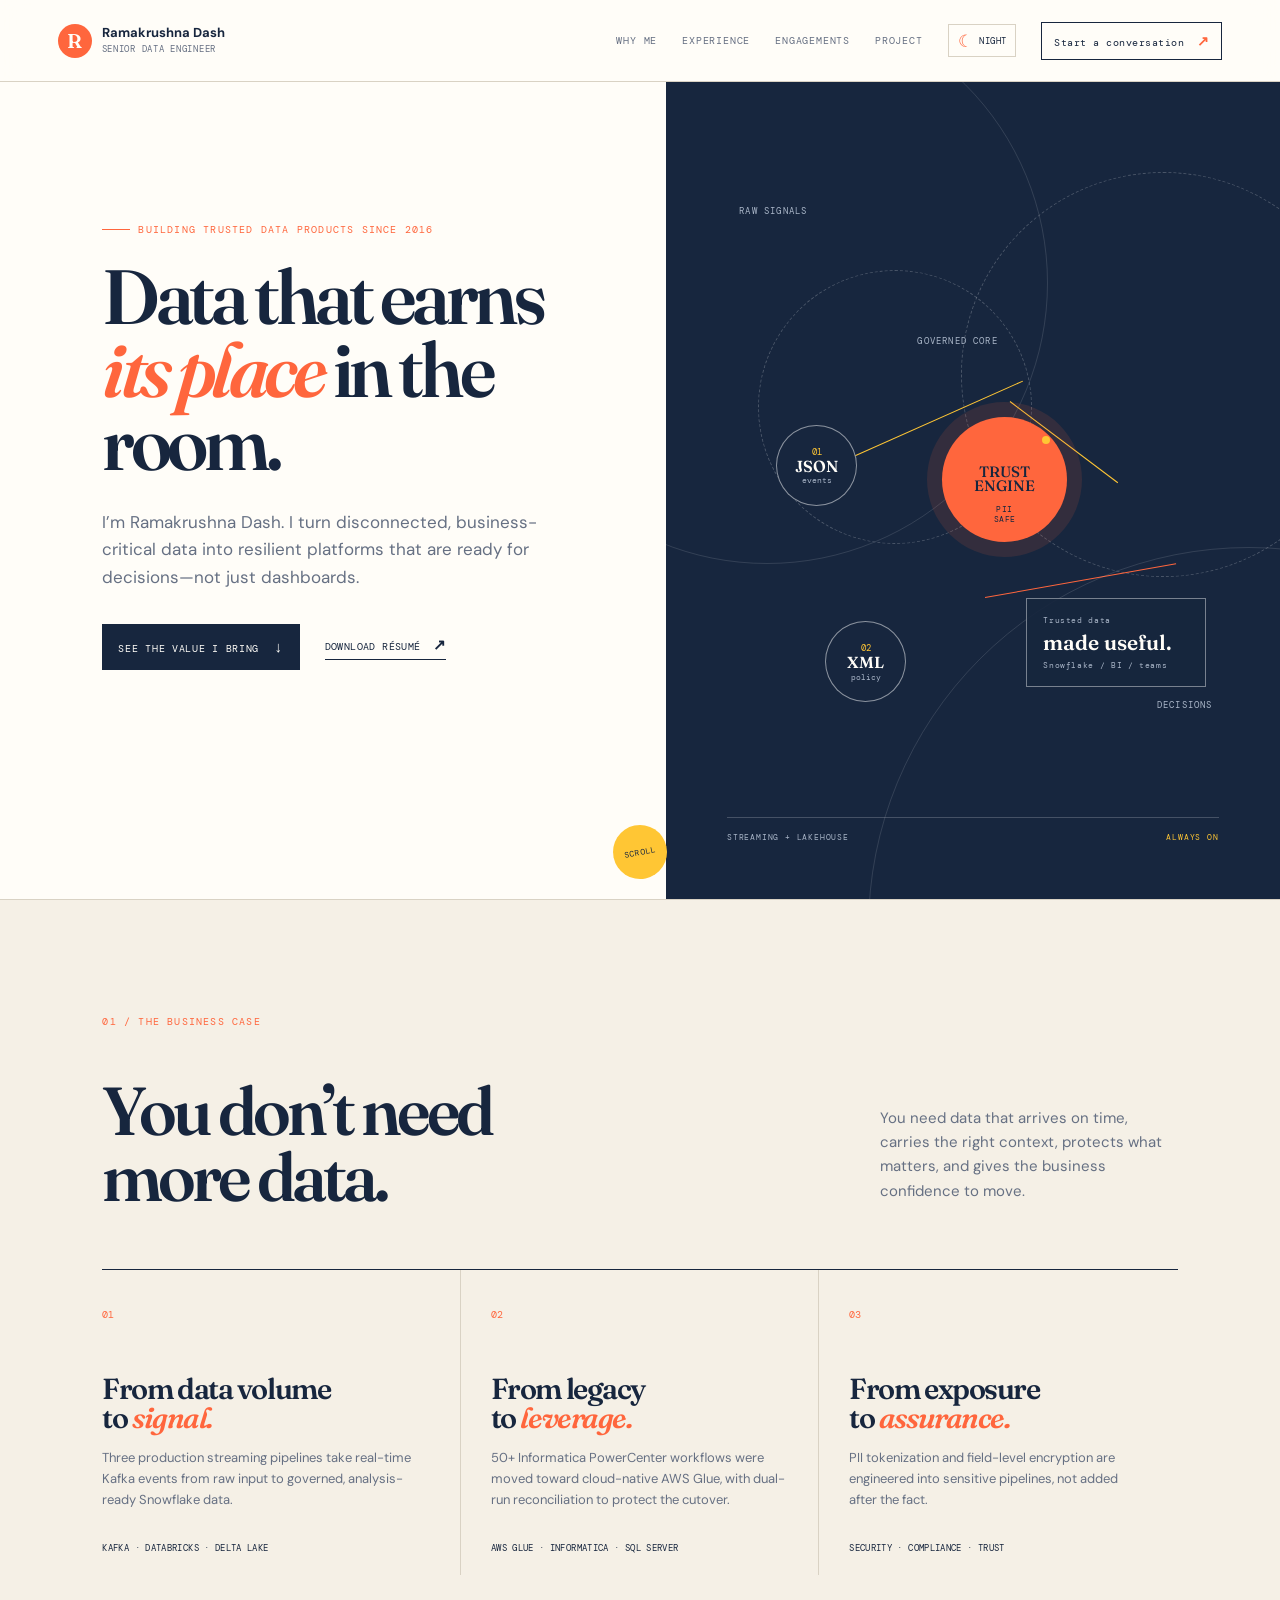
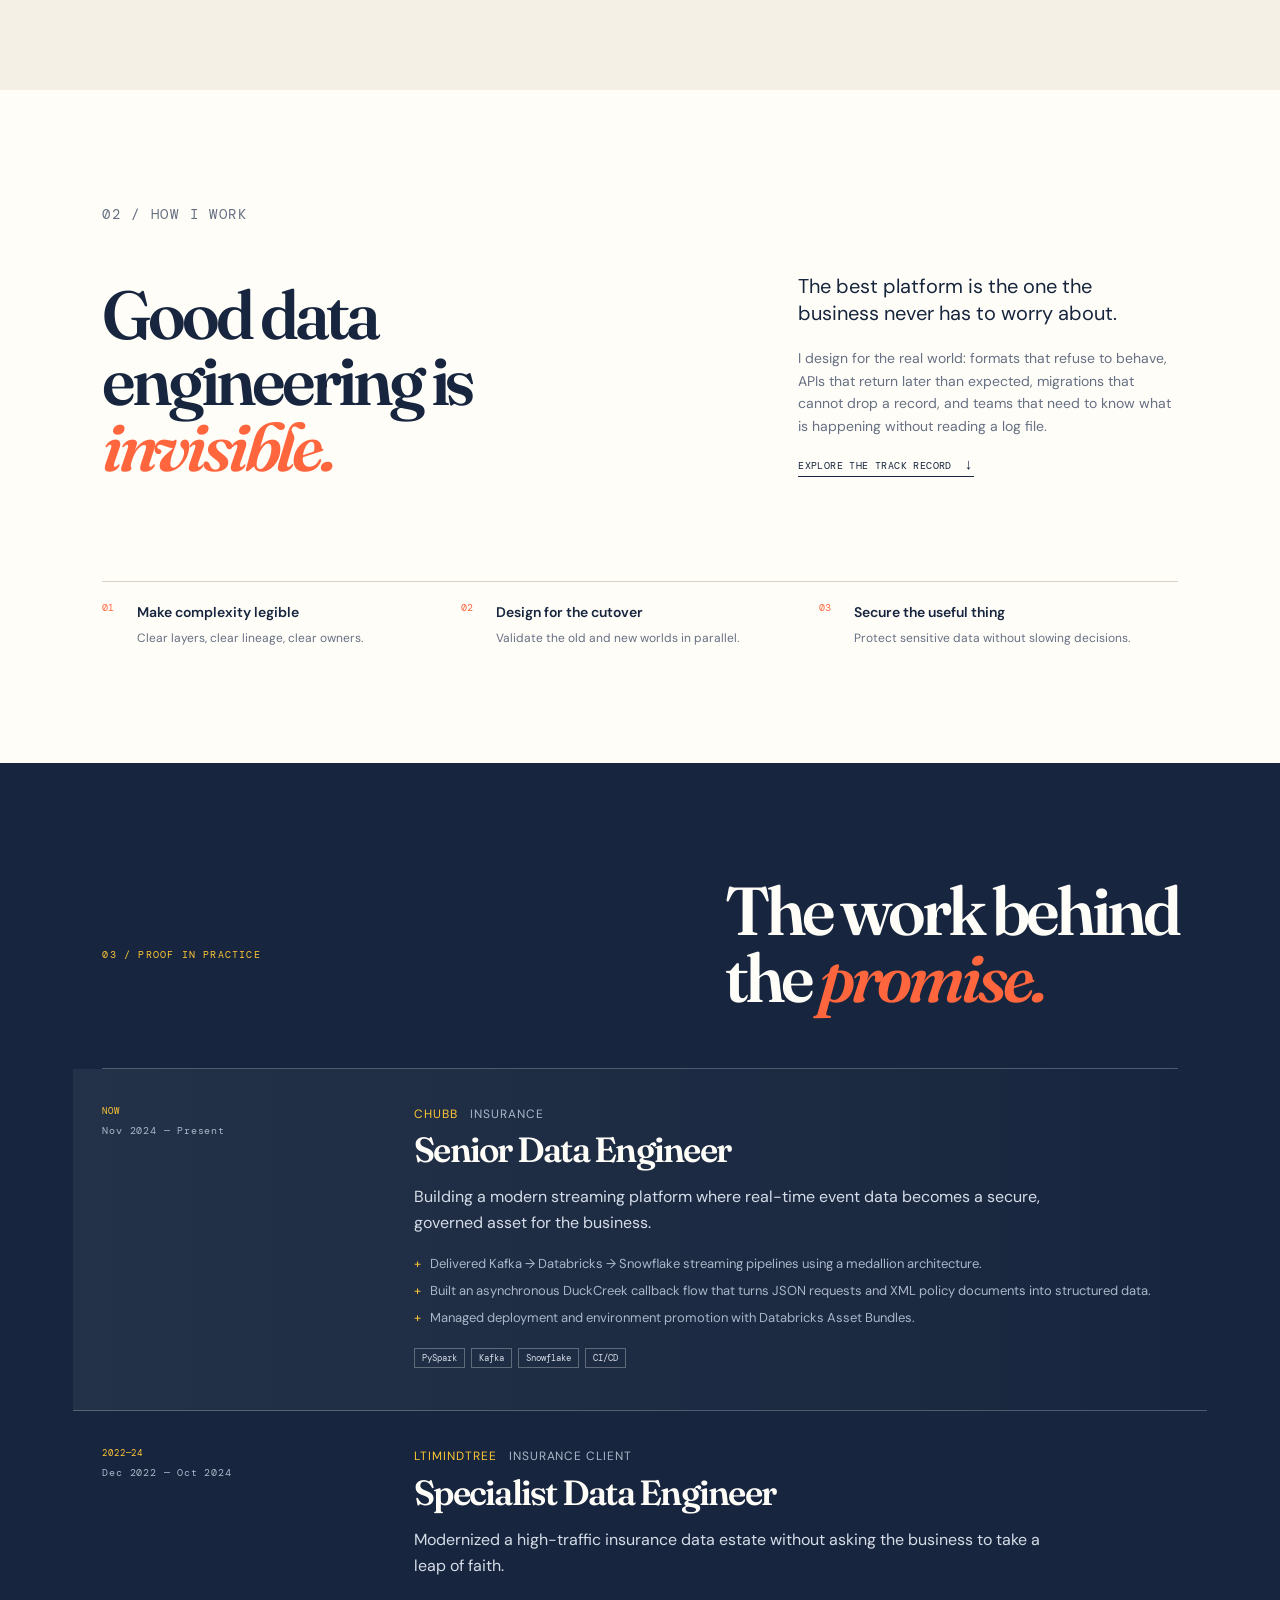
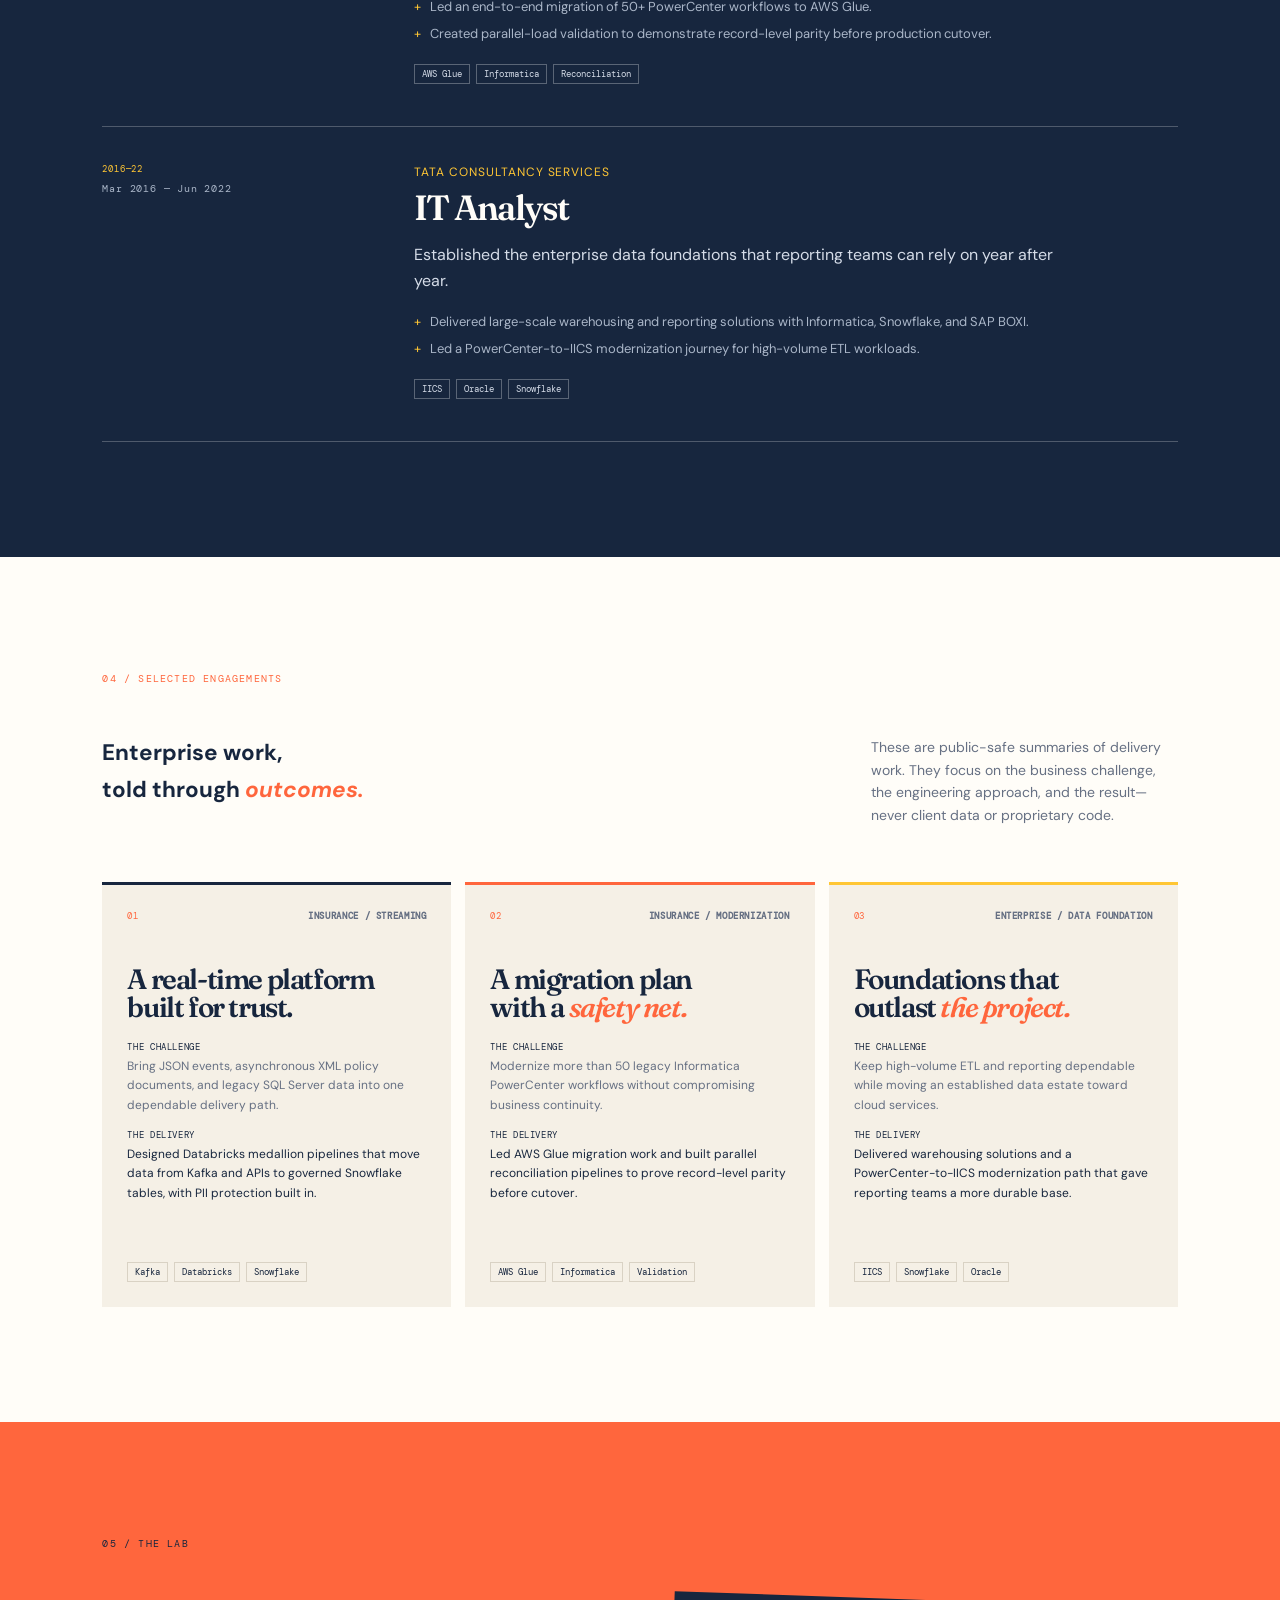
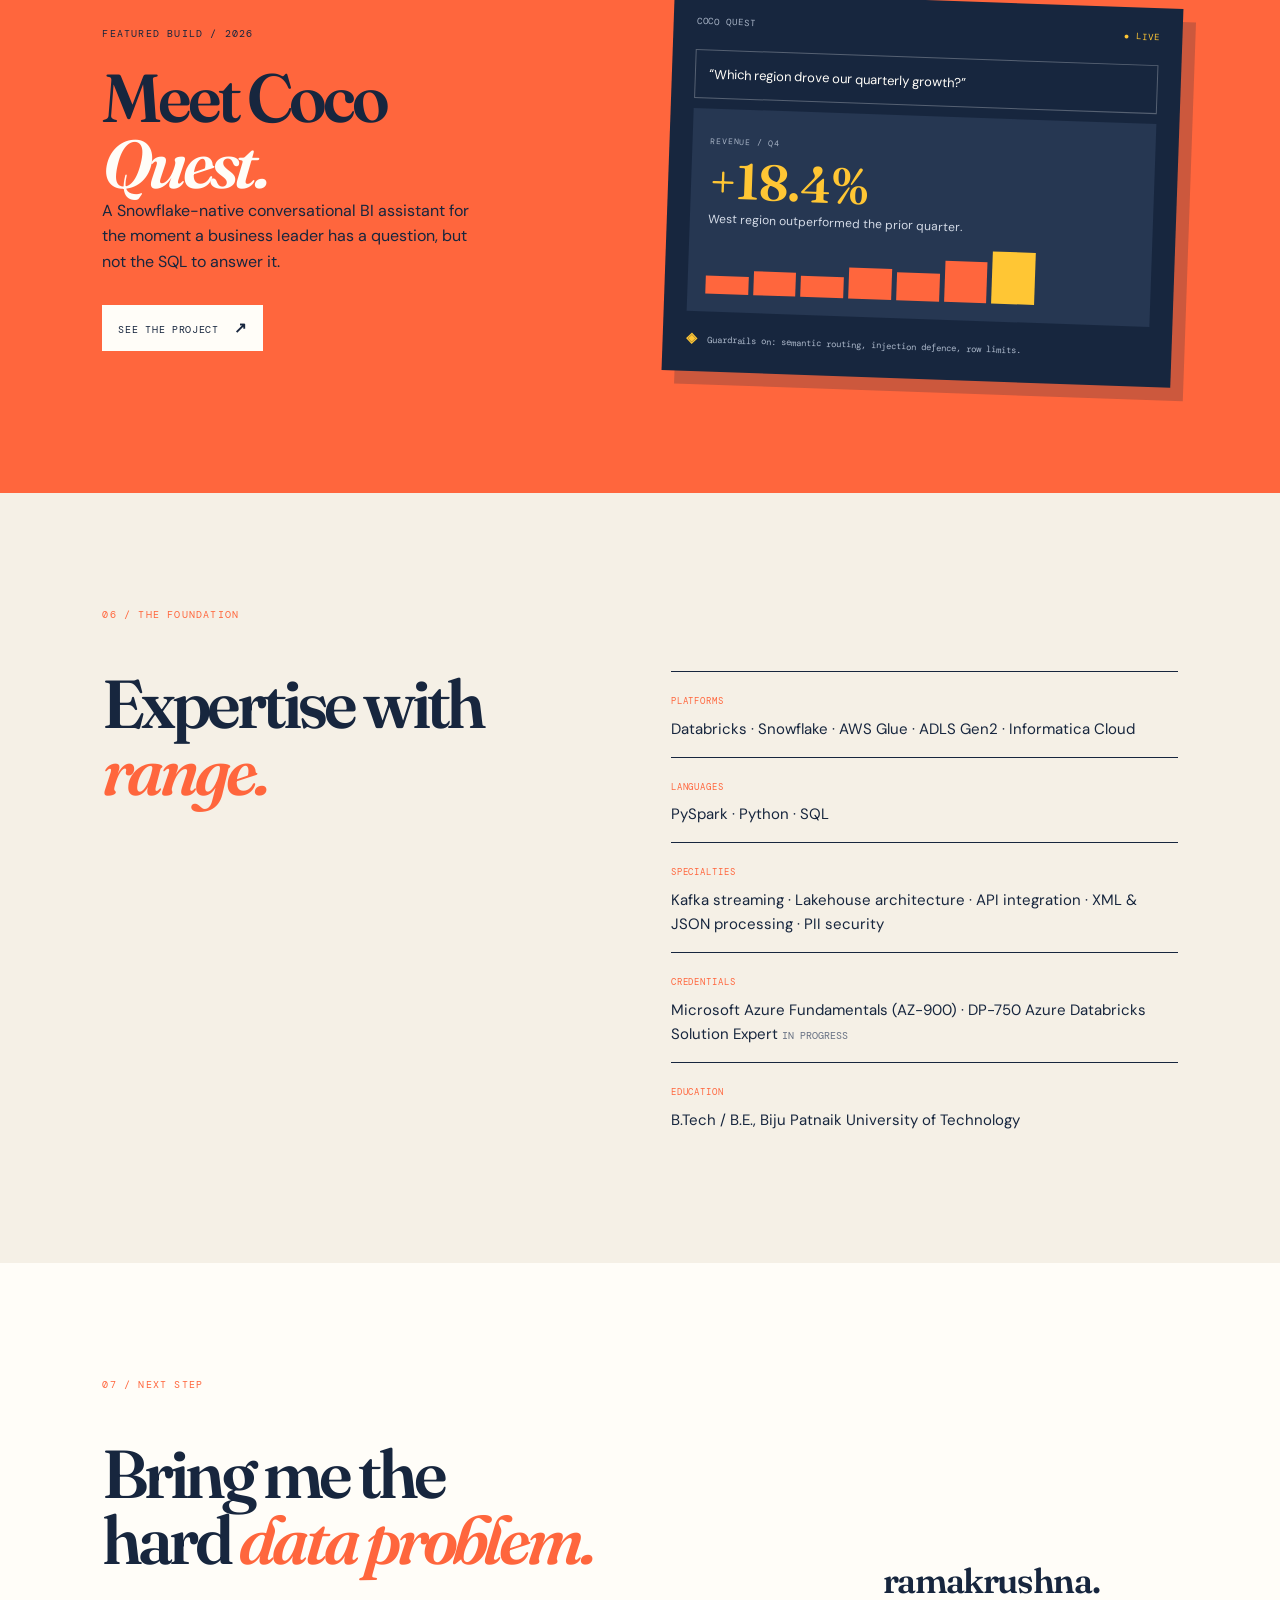
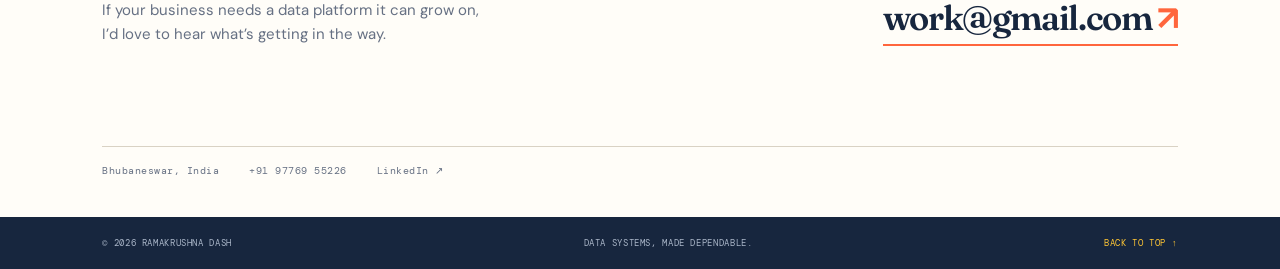
==== index.html @ 24c878f9 "Add persistent dark mode" ====
<!doctype html>
<html lang="en">
<head>
  <meta charset="UTF-8">
  <meta name="viewport" content="width=device-width, initial-scale=1.0">
  <meta name="description" content="Ramakrushna Dash is a Senior Data Engineer who builds trusted cloud data platforms.">
  <title>Ramakrushna Dash — Data systems people can trust</title>
  <link rel="preconnect" href="https://fonts.googleapis.com">
  <link rel="preconnect" href="https://fonts.gstatic.com" crossorigin>
  <link href="https://fonts.googleapis.com/css2?family=DM+Mono:wght@400;500&family=DM+Sans:opsz,wght@9..40,400;9..40,500;9..40,600;9..40,700&family=Fraunces:opsz,wght@9..144,500;9..144,600;9..144,700&display=swap" rel="stylesheet">
  <link rel="stylesheet" href="styles.css">
  <link rel="stylesheet" href="engagements.css">
  <link rel="stylesheet" href="theme.css">
</head>
<body>
  <header class="header" id="top">
    <a class="brand" href="#top" aria-label="Ramakrushna Dash home"><span class="brand-mark">R</span><span>Ramakrushna Dash<small>Senior Data Engineer</small></span></a>
    <button class="menu-button" aria-controls="nav" aria-expanded="false" type="button"><i></i><i></i><span>Menu</span></button>
    <nav id="nav" aria-label="Main navigation"><a href="#case">Why me</a><a href="#work">Experience</a><a href="#engagements">Engagements</a><a href="#lab">Project</a><button class="theme-toggle" type="button" aria-label="Switch to dark mode" aria-pressed="false"><i>☾</i><span>Night</span></button><a class="nav-button" href="#contact">Start a conversation <b>↗</b></a></nav>
  </header>

  <main>
    <section class="hero">
      <div class="hero-copy">
        <p class="eyebrow"><span></span> Building trusted data products since 2016</p>
        <h1>Data that earns<br><em>its place</em> in the room.</h1>
        <p class="hero-intro">I’m Ramakrushna Dash. I turn disconnected, business-critical data into resilient platforms that are ready for decisions&mdash;not just dashboards.</p>
        <div class="hero-actions"><a class="button dark" href="#case">See the value I bring <b>↓</b></a><a class="underlink" href="Ramakrushna_Dash_Resume.pdf" target="_blank" rel="noopener">Download résumé <b>↗</b></a></div>
      </div>
      <div class="hero-art" aria-label="Diagram showing data signals travelling through a reliable data platform">
        <div class="art-label label-one">RAW SIGNALS</div><div class="art-label label-two">GOVERNED CORE</div><div class="art-label label-three">DECISIONS</div>
        <div class="orbit orbit-a"></div><div class="orbit orbit-b"></div><div class="route route-one"></div><div class="route route-two"></div><div class="route route-three"></div>
        <div class="source source-one"><i>01</i><strong>JSON</strong><small>events</small></div><div class="source source-two"><i>02</i><strong>XML</strong><small>policy</small></div>
        <div class="core"><span>TRUST<br>ENGINE</span><i></i><b>PII<br>SAFE</b></div><div class="destination"><span>Trusted data</span><strong>made useful.</strong><small>Snowflake / BI / teams</small></div>
        <div class="art-foot"><span>STREAMING + LAKEHOUSE</span><b>ALWAYS ON</b></div>
      </div>
      <div class="hero-stamp"><span>Scroll</span><i>↓</i></div>
    </section>

    <section class="case section" id="case">
      <p class="section-no">01 / THE BUSINESS CASE</p>
      <div class="case-title"><h2>You don’t need<br>more data.</h2><p>You need data that arrives on time, carries the right context, protects what matters, and gives the business confidence to move.</p></div>
      <div class="case-line"></div>
      <div class="proof-grid reveal-group">
        <article><span>01</span><h3>From data volume<br>to <em>signal.</em></h3><p>Three production streaming pipelines take real-time Kafka events from raw input to governed, analysis-ready Snowflake data.</p><b>Kafka · Databricks · Delta Lake</b></article>
        <article><span>02</span><h3>From legacy<br>to <em>leverage.</em></h3><p>50+ Informatica PowerCenter workflows were moved toward cloud-native AWS Glue, with dual-run reconciliation to protect the cutover.</p><b>AWS Glue · Informatica · SQL Server</b></article>
        <article><span>03</span><h3>From exposure<br>to <em>assurance.</em></h3><p>PII tokenization and field-level encryption are engineered into sensitive pipelines, not added after the fact.</p><b>Security · Compliance · Trust</b></article>
      </div>
    </section>

    <section class="manifesto section">
      <p class="section-no">02 / HOW I WORK</p><div class="manifesto-grid"><h2>Good data<br>engineering is<br><em>invisible.</em></h2><div><p class="lead">The best platform is the one the business never has to worry about.</p><p>I design for the real world: formats that refuse to behave, APIs that return later than expected, migrations that cannot drop a record, and teams that need to know what is happening without reading a log file.</p><a class="underlink" href="#work">Explore the track record <b>↓</b></a></div></div>
      <div class="principles"><div><b>01</b><span>Make complexity legible</span><p>Clear layers, clear lineage, clear owners.</p></div><div><b>02</b><span>Design for the cutover</span><p>Validate the old and new worlds in parallel.</p></div><div><b>03</b><span>Secure the useful thing</span><p>Protect sensitive data without slowing decisions.</p></div></div>
    </section>

    <section class="work section" id="work">
      <div class="work-heading"><p class="section-no">03 / PROOF IN PRACTICE</p><h2>The work behind<br>the <em>promise.</em></h2></div>
      <div class="experience reveal-group">
        <article class="experience-card featured"><div class="experience-meta"><span>NOW</span><time>Nov 2024 — Present</time></div><div><p class="company">Chubb <span>Insurance</span></p><h3>Senior Data Engineer</h3><p class="outcome">Building a modern streaming platform where real-time event data becomes a secure, governed asset for the business.</p><ul><li>Delivered Kafka → Databricks → Snowflake streaming pipelines using a medallion architecture.</li><li>Built an asynchronous DuckCreek callback flow that turns JSON requests and XML policy documents into structured data.</li><li>Managed deployment and environment promotion with Databricks Asset Bundles.</li></ul><div class="chips"><span>PySpark</span><span>Kafka</span><span>Snowflake</span><span>CI/CD</span></div></div></article>
        <article class="experience-card"><div class="experience-meta"><span>2022—24</span><time>Dec 2022 — Oct 2024</time></div><div><p class="company">LTIMindtree <span>Insurance client</span></p><h3>Specialist Data Engineer</h3><p class="outcome">Modernized a high-traffic insurance data estate without asking the business to take a leap of faith.</p><ul><li>Led an end-to-end migration of 50+ PowerCenter workflows to AWS Glue.</li><li>Created parallel-load validation to demonstrate record-level parity before production cutover.</li></ul><div class="chips"><span>AWS Glue</span><span>Informatica</span><span>Reconciliation</span></div></div></article>
        <article class="experience-card"><div class="experience-meta"><span>2016—22</span><time>Mar 2016 — Jun 2022</time></div><div><p class="company">Tata Consultancy Services</p><h3>IT Analyst</h3><p class="outcome">Established the enterprise data foundations that reporting teams can rely on year after year.</p><ul><li>Delivered large-scale warehousing and reporting solutions with Informatica, Snowflake, and SAP BOXI.</li><li>Led a PowerCenter-to-IICS modernization journey for high-volume ETL workloads.</li></ul><div class="chips"><span>IICS</span><span>Oracle</span><span>Snowflake</span></div></div></article>
      </div>
    </section>

    <section class="engagements section" id="engagements">
      <p class="section-no">04 / SELECTED ENGAGEMENTS</p>
      <div class="engagement-heading"><h2>Enterprise work,<br>told through <em>outcomes.</em></h2><p>These are public-safe summaries of delivery work. They focus on the business challenge, the engineering approach, and the result&mdash;never client data or proprietary code.</p></div>
      <div class="engagement-grid reveal-group">
        <article class="engagement-card"><div class="engagement-top"><span>01</span><b>INSURANCE / STREAMING</b></div><h3>A real-time platform<br>built for trust.</h3><p class="challenge"><strong>The challenge</strong>Bring JSON events, asynchronous XML policy documents, and legacy SQL Server data into one dependable delivery path.</p><p class="result"><strong>The delivery</strong>Designed Databricks medallion pipelines that move data from Kafka and APIs to governed Snowflake tables, with PII protection built in.</p><div class="chips"><span>Kafka</span><span>Databricks</span><span>Snowflake</span></div></article>
        <article class="engagement-card"><div class="engagement-top"><span>02</span><b>INSURANCE / MODERNIZATION</b></div><h3>A migration plan<br>with a <em>safety net.</em></h3><p class="challenge"><strong>The challenge</strong>Modernize more than 50 legacy Informatica PowerCenter workflows without compromising business continuity.</p><p class="result"><strong>The delivery</strong>Led AWS Glue migration work and built parallel reconciliation pipelines to prove record-level parity before cutover.</p><div class="chips"><span>AWS Glue</span><span>Informatica</span><span>Validation</span></div></article>
        <article class="engagement-card"><div class="engagement-top"><span>03</span><b>ENTERPRISE / DATA FOUNDATION</b></div><h3>Foundations that<br>outlast <em>the project.</em></h3><p class="challenge"><strong>The challenge</strong>Keep high-volume ETL and reporting dependable while moving an established data estate toward cloud services.</p><p class="result"><strong>The delivery</strong>Delivered warehousing solutions and a PowerCenter-to-IICS modernization path that gave reporting teams a more durable base.</p><div class="chips"><span>IICS</span><span>Snowflake</span><span>Oracle</span></div></article>
      </div>
    </section>

    <section class="lab section" id="lab">
      <p class="section-no">05 / THE LAB</p><div class="lab-layout"><div><p class="eyebrow">Featured build / 2026</p><h2>Meet Coco<br><em>Quest.</em></h2><p>A Snowflake-native conversational BI assistant for the moment a business leader has a question, but not the SQL to answer it.</p><a class="button light" href="https://github.com/ramakrushna1994/Snowflake-BI-Assistant" target="_blank" rel="noopener">See the project <b>↗</b></a></div><div class="coco-card"><div class="coco-top"><span>COCO QUEST</span><b>● LIVE</b></div><div class="question">“Which region drove our quarterly growth?”</div><div class="answer"><span>REVENUE / Q4</span><strong>+18.4%</strong><p>West region outperformed the prior quarter.</p><div class="chart"><i></i><i></i><i></i><i></i><i></i><i></i><i></i></div></div><div class="guardrail"><b>◈</b> Guardrails on: semantic routing, injection defence, row limits.</div></div></div>
    </section>

    <section class="credentials section"><p class="section-no">06 / THE FOUNDATION</p><div class="credentials-grid"><h2>Expertise with<br><em>range.</em></h2><div class="credential-list"><div><span>PLATFORMS</span><p>Databricks · Snowflake · AWS Glue · ADLS Gen2 · Informatica Cloud</p></div><div><span>LANGUAGES</span><p>PySpark · Python · SQL</p></div><div><span>SPECIALTIES</span><p>Kafka streaming · Lakehouse architecture · API integration · XML &amp; JSON processing · PII security</p></div><div><span>CREDENTIALS</span><p>Microsoft Azure Fundamentals (AZ-900) · DP-750 Azure Databricks Solution Expert <small>in progress</small></p></div><div><span>EDUCATION</span><p>B.Tech / B.E., Biju Patnaik University of Technology</p></div></div></div></section>

    <section class="contact section" id="contact"><p class="section-no">07 / NEXT STEP</p><div class="contact-main"><div><h2>Bring me the<br>hard <em>data problem.</em></h2><p>If your business needs a data platform it can grow on, I’d love to hear what’s getting in the way.</p></div><a class="email" href="mailto:ramakrushna.work@gmail.com">ramakrushna.<br>work@gmail.com <b>↗</b></a></div><div class="contact-foot"><span>Bhubaneswar, India</span><a href="tel:+919776955226">+91 97769 55226</a><a href="https://linkedin.com/in/ramakrushna-dash-de" target="_blank" rel="noopener">LinkedIn ↗</a></div></section>
  </main>
  <footer><span>© 2026 Ramakrushna Dash</span><span>Data systems, made dependable.</span><a href="#top">Back to top ↑</a></footer>
  <script src="script.js"></script>
</body>
</html>
---- styles.css ----
:root{--ink:#17263e;--blue:#385a92;--cream:#f5f0e6;--paper:#fffdf8;--orange:#ff663d;--yellow:#ffc634;--line:#d9d2c4;--muted:#667083;--mono:'DM Mono',monospace;--sans:'DM Sans',sans-serif;--serif:'Fraunces',Georgia,serif}*{box-sizing:border-box}html{scroll-behavior:smooth}body{margin:0;background:var(--paper);color:var(--ink);font-family:var(--sans);font-size:15px;line-height:1.62}a{color:inherit;text-decoration:none}.header{height:82px;display:flex;align-items:center;justify-content:space-between;padding:0 4.5vw;border-bottom:1px solid var(--line);background:rgba(255,253,248,.88);backdrop-filter:blur(14px);position:sticky;top:0;z-index:20}.brand{display:flex;align-items:center;gap:10px;font-size:13px;font-weight:700;line-height:1.05}.brand-mark{display:grid;place-items:center;width:34px;height:34px;border-radius:50%;background:var(--orange);color:var(--paper);font:600 20px var(--serif)}.brand small{display:block;color:var(--muted);font:9px var(--mono);letter-spacing:.08em;text-transform:uppercase;margin-top:4px}nav{display:flex;gap:25px;align-items:center}nav>a:not(.nav-button){font:10px var(--mono);letter-spacing:.08em;text-transform:uppercase;color:var(--muted)}nav>a:not(.nav-button):hover{color:var(--orange)}.nav-button{font:10px var(--mono);letter-spacing:.05em;border:1px solid var(--ink);padding:9px 12px;transition:.2s}.nav-button:hover{background:var(--ink);color:var(--paper)}.nav-button b{color:var(--orange);font-size:14px;margin-left:6px}.menu-button{display:none}.hero{min-height:calc(100vh - 82px);display:grid;grid-template-columns:1.04fr .96fr;position:relative;border-bottom:1px solid var(--line)}.hero-copy{padding:clamp(74px,11vw,150px) 8vw clamp(95px,11vw,142px);position:relative}.eyebrow,.section-no{font:10px var(--mono);letter-spacing:.12em;text-transform:uppercase}.eyebrow{color:var(--orange);margin:0 0 25px}.hero .eyebrow{display:flex;align-items:center;gap:8px}.hero .eyebrow span{display:block;width:28px;height:1px;background:var(--orange)}h1,h2,h3,p{margin-top:0}.hero h1{font:600 clamp(50px,6vw,88px)/.95 var(--serif);letter-spacing:-.058em;margin:0;color:var(--ink)}.hero h1 em,h2 em{color:var(--orange);font-style:italic}.hero-intro{max-width:460px;font-size:17px;color:var(--muted);margin:29px 0 33px}.hero-actions{display:flex;align-items:center;gap:25px}.button{display:inline-block;font:10px var(--mono);letter-spacing:.07em;text-transform:uppercase;padding:13px 16px;transition:.2s}.button b{font-size:15px;margin-left:8px}.button.dark{background:var(--ink);color:var(--paper)}.button.dark:hover{background:var(--orange)}.underlink{font:10px var(--mono);letter-spacing:.04em;text-transform:uppercase;border-bottom:1px solid var(--ink);padding-bottom:4px}.underlink b{font-size:15px;margin-left:6px}.underlink:hover{color:var(--orange);border-color:var(--orange)}.hero-art{background:var(--ink);position:relative;overflow:hidden;color:var(--paper);min-height:560px}.hero-art:before,.hero-art:after{content:'';position:absolute;border-radius:50%;border:1px solid rgba(255,255,255,.12)}.hero-art:before{width:560px;height:560px;left:-180px;top:-80px}.hero-art:after{width:760px;height:760px;right:-350px;bottom:-410px}.art-label{position:absolute;font:9px var(--mono);letter-spacing:.13em;color:#aab6c8}.label-one{left:12%;top:15%}.label-two{left:41%;top:31%}.label-three{right:11%;bottom:23%}.orbit{position:absolute;border:1px dashed rgba(255,255,255,.22);border-radius:50%}.orbit-a{width:274px;height:274px;left:15%;top:23%}.orbit-b{width:405px;height:405px;right:-86px;top:11%}.route{position:absolute;height:1px;background:var(--yellow);transform-origin:left}.route-one{width:210px;left:27%;top:47%;transform:rotate(-24deg)}.route-two{width:135px;left:56%;top:39%;transform:rotate(37deg)}.route-three{width:194px;left:52%;top:63%;transform:rotate(-10deg);background:var(--orange)}.source{position:absolute;width:81px;height:81px;border-radius:50%;border:1px solid rgba(255,255,255,.5);background:var(--ink);display:flex;flex-direction:column;align-items:center;justify-content:center;z-index:2}.source i{font:9px var(--mono);color:var(--yellow);font-style:normal}.source strong{font:600 16px var(--serif);line-height:1.1}.source small{font:8px var(--mono);color:#aab6c8}.source-one{left:18%;top:42%}.source-two{left:26%;top:66%}.core{position:absolute;left:45%;top:41%;width:125px;height:125px;border-radius:50%;background:var(--orange);color:var(--ink);display:grid;place-items:center;text-align:center;font:500 15px/.95 var(--serif);z-index:3;box-shadow:0 0 0 15px rgba(255,102,61,.12)}.core i{position:absolute;width:8px;height:8px;border-radius:50%;background:var(--yellow);right:17px;top:19px}.core b{position:absolute;bottom:18px;font:8px var(--mono);letter-spacing:.05em}.destination{position:absolute;right:12%;bottom:26%;width:180px;border:1px solid rgba(255,255,255,.42);padding:16px;background:rgba(23,38,62,.9);z-index:4}.destination span,.destination small{font:8px var(--mono);letter-spacing:.08em;color:#aab6c8;display:block}.destination strong{font:600 21px/.96 var(--serif);display:block;margin:7px 0}.art-foot{position:absolute;left:10%;right:10%;bottom:7%;padding-top:14px;border-top:1px solid rgba(255,255,255,.2);display:flex;justify-content:space-between;font:8px var(--mono);letter-spacing:.1em;color:#aab6c8}.art-foot b{color:var(--yellow);font-weight:400}.hero-stamp{position:absolute;bottom:20px;left:calc(50% - 27px);width:54px;height:54px;border-radius:50%;background:var(--yellow);display:grid;place-items:center;transform:rotate(-12deg);z-index:3;text-align:center;color:var(--ink)}.hero-stamp span{font:8px var(--mono);text-transform:uppercase;letter-spacing:.05em}.hero-stamp i{display:none}.section{padding:115px 8vw}.section-no{color:var(--orange);margin:0 0 50px}.case{background:var(--cream)}.case-title{display:grid;grid-template-columns:1fr .44fr;gap:8vw;align-items:end}.case h2,.manifesto h2,.work h2,.lab h2,.credentials h2,.contact h2{font:600 clamp(43px,5.3vw,75px)/.98 var(--serif);letter-spacing:-.06em;margin:0}.case-title p{color:var(--muted);margin:0 0 8px}.case-line{height:1px;background:var(--ink);margin:58px 0 0}.proof-grid{display:grid;grid-template-columns:repeat(3,1fr);gap:0}.proof-grid article{padding:31px 30px 15px;border-right:1px solid var(--line);min-height:305px}.proof-grid article:first-child{padding-left:0}.proof-grid article:last-child{border:0}.proof-grid span{font:10px var(--mono);color:var(--orange)}.proof-grid h3{font:600 29px/1 var(--serif);letter-spacing:-.05em;margin:49px 0 15px}.proof-grid h3 em{color:var(--orange);font-style:italic}.proof-grid p{font-size:13px;color:var(--muted);margin-bottom:24px}.proof-grid b{font:9px var(--mono);text-transform:uppercase;letter-spacing:.04em}.manifesto{background:var(--paper)}.manifesto-grid{display:grid;grid-template-columns:1fr .7fr;gap:12vw;align-items:end}.manifesto-grid>div{padding-bottom:5px}.manifesto p{color:var(--muted);font-size:14px}.manifesto .lead{color:var(--ink);font-size:20px;line-height:1.35}.principles{display:grid;grid-template-columns:repeat(3,1fr);margin-top:100px;border-top:1px solid var(--line)}.principles>div{padding:19px 30px 0 0;display:grid;grid-template-columns:35px 1fr}.principles b{font:10px var(--mono);color:var(--orange)}.principles span{font-size:14px;font-weight:600}.principles p{grid-column:2;font-size:12px;margin:5px 0 0;color:var(--muted)}.work{background:var(--ink);color:var(--paper)}.work .section-no{color:var(--yellow)}.work-heading{display:flex;justify-content:space-between;align-items:end;margin-bottom:57px}.experience{border-top:1px solid rgba(255,255,255,.24)}.experience-card{display:grid;grid-template-columns:22% 1fr;gap:7%;padding:36px 0 42px;border-bottom:1px solid rgba(255,255,255,.24)}.experience-card.featured{background:linear-gradient(90deg,rgba(255,255,255,.055),transparent);margin-inline:-2.3vw;padding-inline:2.3vw}.experience-meta{font:10px var(--mono);letter-spacing:.08em;color:#aab6c8}.experience-meta span{color:var(--yellow);display:block;font-size:9px;margin-bottom:7px}.company{font-size:12px;text-transform:uppercase;letter-spacing:.08em;color:var(--yellow);margin:0 0 8px}.company span{color:#aab6c8;margin-left:8px}.experience-card h3{font:600 35px/1 var(--serif);letter-spacing:-.05em;margin:0}.outcome{max-width:650px;color:#d5dce8;font-size:16px;margin:17px 0}.experience-card ul{list-style:none;padding:0;margin:0;max-width:750px;color:#aab6c8;font-size:13px}.experience-card li{margin:6px 0;padding-left:16px;position:relative}.experience-card li:before{content:'+';color:var(--yellow);position:absolute;left:0}.chips{display:flex;flex-wrap:wrap;gap:6px;margin-top:20px}.chips span{font:9px var(--mono);border:1px solid rgba(255,255,255,.29);padding:3px 7px;color:#d5dce8}.lab{background:var(--orange);color:var(--ink)}.lab .section-no,.lab .eyebrow{color:var(--ink)}.lab-layout{display:grid;grid-template-columns:.86fr 1fr;gap:10vw;align-items:center}.lab h2 em{color:var(--paper)}.lab-layout>div>p:not(.eyebrow){max-width:390px;font-size:16px}.button.light{background:var(--paper);margin-top:14px}.button.light:hover{background:var(--ink);color:var(--paper)}.coco-card{background:var(--ink);color:var(--paper);padding:23px;box-shadow:13px 13px 0 rgba(23,38,62,.22);transform:rotate(2deg)}.coco-top{display:flex;justify-content:space-between;color:#aab6c8;font:9px var(--mono);letter-spacing:.1em}.coco-top b{color:var(--yellow);font-weight:400}.question{border:1px solid rgba(255,255,255,.27);padding:13px;font-size:13px;margin:22px 0 10px}.answer{background:#263752;padding:18px}.answer span{font:8px var(--mono);color:#aab6c8;letter-spacing:.1em}.answer strong{font:600 50px/.95 var(--serif);color:var(--yellow);display:block;margin-top:7px}.answer p{color:#d5dce8;font-size:12px;margin:4px 0 0}.chart{height:52px;display:flex;gap:5px;align-items:end;margin-top:13px}.chart i{display:block;width:10%;background:var(--orange);height:35%}.chart i:nth-child(2){height:47%}.chart i:nth-child(3){height:41%}.chart i:nth-child(4){height:61%}.chart i:nth-child(5){height:55%}.chart i:nth-child(6){height:80%}.chart i:nth-child(7){height:100%;background:var(--yellow)}.guardrail{font:9px/1.45 var(--mono);color:#aab6c8;margin-top:16px}.guardrail b{color:var(--yellow);font-size:14px;margin-right:5px}.credentials{background:var(--cream)}.credentials-grid{display:grid;grid-template-columns:.9fr 1.1fr;gap:12vw}.credential-list>div{border-top:1px solid var(--ink);padding:15px 0 16px}.credential-list span{font:9px var(--mono);letter-spacing:.1em;color:var(--orange)}.credential-list p{font-size:15px;margin:5px 0 0}.credential-list small{color:var(--muted);font:10px var(--mono);text-transform:uppercase}.contact{background:var(--paper);padding-bottom:40px}.contact-main{display:flex;justify-content:space-between;gap:8vw;align-items:end}.contact-main>div>p{max-width:380px;color:var(--muted);font-size:15px;margin:24px 0 0}.email{font:600 clamp(23px,2.7vw,38px)/1.08 var(--serif);letter-spacing:-.04em;border-bottom:2px solid var(--orange);padding-bottom:7px;white-space:nowrap}.email b{color:var(--orange);font-family:var(--sans)}.contact-foot{border-top:1px solid var(--line);margin-top:100px;padding-top:17px;display:flex;gap:30px;font:10px var(--mono);letter-spacing:.05em;color:var(--muted)}.contact-foot a:hover{color:var(--orange)}footer{display:flex;justify-content:space-between;padding:20px 8vw;background:var(--ink);color:#aab6c8;font:9px var(--mono);letter-spacing:.07em;text-transform:uppercase}footer a{color:var(--yellow)}.reveal-group>*{opacity:0;transform:translateY(20px);transition:opacity .7s ease,transform .7s ease}.reveal-group.visible>*{opacity:1;transform:none}.reveal-group.visible>*:nth-child(2){transition-delay:.1s}.reveal-group.visible>*:nth-child(3){transition-delay:.2s}@media(max-width:760px){.header{height:66px;padding:0 20px}.brand{font-size:11px}.brand-mark{width:30px;height:30px}.menu-button{display:flex;align-items:center;gap:4px;border:0;background:none;color:var(--ink);font:9px var(--mono);text-transform:uppercase}.menu-button i{display:block;width:16px;height:1px;background:var(--ink)}nav{display:none;position:absolute;top:65px;left:0;right:0;background:var(--paper);border-bottom:1px solid var(--line);padding:18px 20px;flex-direction:column;align-items:flex-start;gap:13px}nav.open{display:flex}.hero{grid-template-columns:1fr}.hero-copy{padding:80px 24px 70px}.hero h1{font-size:56px}.hero-intro{font-size:15px}.hero-art{height:470px;min-height:0}.hero-stamp{left:auto;right:20px;bottom:calc(470px - 27px)}.source-one{left:13%}.source-two{left:21%;top:68%}.core{left:43%}.destination{right:8%;bottom:21%}.route-one{left:23%}.route-two{left:55%}.route-three{left:51%}.section{padding:75px 24px}.section-no{margin-bottom:33px}.case-title,.manifesto-grid,.credentials-grid,.lab-layout{display:block}.case-title p{margin-top:25px}.proof-grid,.principles{display:block}.proof-grid article,.proof-grid article:first-child{border-right:0;border-bottom:1px solid var(--line);padding:27px 0;min-height:0}.proof-grid h3{margin:25px 0 13px}.principles{margin-top:65px}.principles>div{border-bottom:1px solid var(--line);padding:17px 0}.work-heading{display:block}.work-heading h2{margin-top:24px}.experience-card{display:block;padding:28px 0}.experience-card.featured{margin:0;padding-inline:0}.experience-meta{margin-bottom:18px}.experience-card h3{font-size:30px}.lab-layout>div>p:not(.eyebrow){margin-top:24px}.coco-card{margin-top:48px}.credentials h2{margin-bottom:42px}.contact-main{display:block}.email{display:inline-block;margin-top:45px;font-size:28px}.contact-foot{margin-top:70px;display:grid;gap:8px}footer{display:grid;gap:9px;padding:18px 24px}.hero-actions{gap:16px}}
---- engagements.css ----
/* Public-safe employer engagement case studies. */
.engagements{background:var(--paper)}
.engagement-heading{display:grid;grid-template-columns:1fr .46fr;gap:8vw;align-items:end;margin-bottom:55px}
.engagement-heading p{color:var(--muted);margin:0;font-size:14px}
.engagement-grid{display:grid;grid-template-columns:repeat(3,1fr);gap:14px}
.engagement-card{background:var(--cream);padding:25px;min-height:425px;border-top:3px solid var(--ink);display:flex;flex-direction:column}
.engagement-card:nth-child(2){border-color:var(--orange)}
.engagement-card:nth-child(3){border-color:var(--yellow)}
.engagement-top{display:flex;justify-content:space-between;gap:10px;font:9px var(--mono);letter-spacing:.07em;color:var(--muted)}
.engagement-top span{color:var(--orange)}
.engagement-card h3{font:600 28px/1 var(--serif);letter-spacing:-.05em;margin:43px 0 20px}
.engagement-card h3 em{font-style:italic;color:var(--orange)}
.engagement-card p{font-size:12px;color:var(--muted);margin:0 0 14px}
.engagement-card p strong{display:block;color:var(--ink);font:9px var(--mono);letter-spacing:.07em;text-transform:uppercase;margin-bottom:4px}
.engagement-card .result{color:var(--ink)}
.engagement-card .chips{margin-top:auto}
.engagement-card .chips span{color:var(--ink);border-color:var(--line)}
@media(max-width:760px){.engagement-heading{display:block}.engagement-heading p{margin-top:25px}.engagement-grid{grid-template-columns:1fr}.engagement-card{min-height:0}}
---- theme.css ----
.theme-toggle{display:flex;align-items:center;gap:6px;border:1px solid var(--line);background:transparent;color:var(--ink);padding:7px 9px;font:9px var(--mono);letter-spacing:.05em;text-transform:uppercase;cursor:pointer;transition:.2s}
.theme-toggle i{font:17px/1 var(--serif);font-style:normal;color:var(--orange)}
.theme-toggle:hover{border-color:var(--orange);color:var(--orange)}
body.night{--ink:#eff3fb;--blue:#9aaed2;--cream:#192339;--paper:#101725;--orange:#ff815f;--yellow:#ffd15b;--line:#354158;--muted:#a5b0c5;background:var(--paper)}
body.night .header{background:rgba(16,23,37,.9)}
body.night .hero-art{background:#17243a}
body.night .source{background:#17243a;border-color:rgba(255,255,255,.55)}
body.night .destination{background:rgba(16,23,37,.9)}
body.night .core{color:#17243a}
body.night .button.dark{background:#eff3fb;color:#17243a}
body.night .button.dark:hover{background:var(--orange);color:#17243a}
body.night .work{background:#17243a}
body.night .experience-card.featured{background:linear-gradient(90deg,rgba(255,255,255,.08),transparent)}
body.night .coco-card,body.night footer{background:#17243a}
body.night .lab h2 em{color:#fffdf8}
body.night .button.light{background:#fffdf8;color:#17243a}
body.night .engagement-card{background:#192339}
body.night .engagement-card .chips span{color:var(--ink);border-color:#43506a}
body.night .theme-toggle{background:#eff3fb;color:#17243a;border-color:#eff3fb}
body.night .theme-toggle i{color:var(--orange)}
@media(max-width:760px){.theme-toggle{padding:7px 10px}.theme-toggle span{display:inline}}
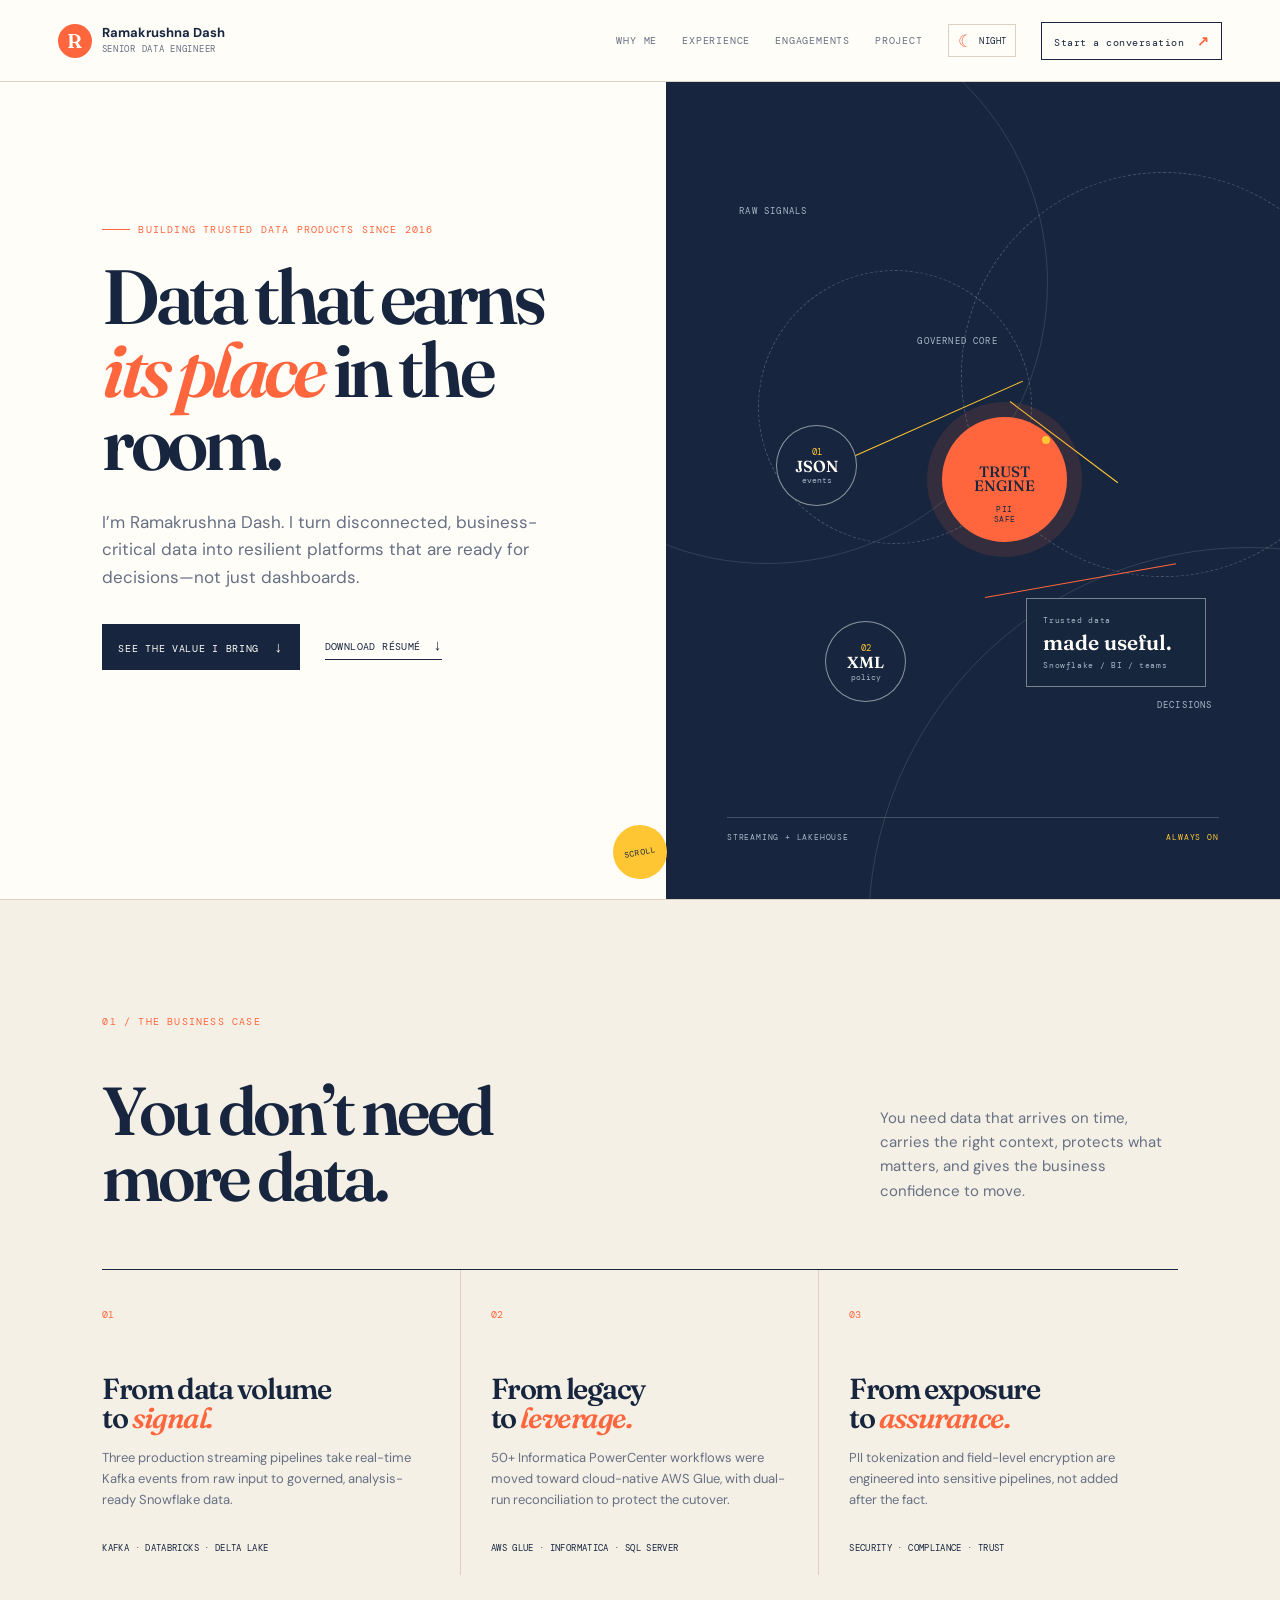
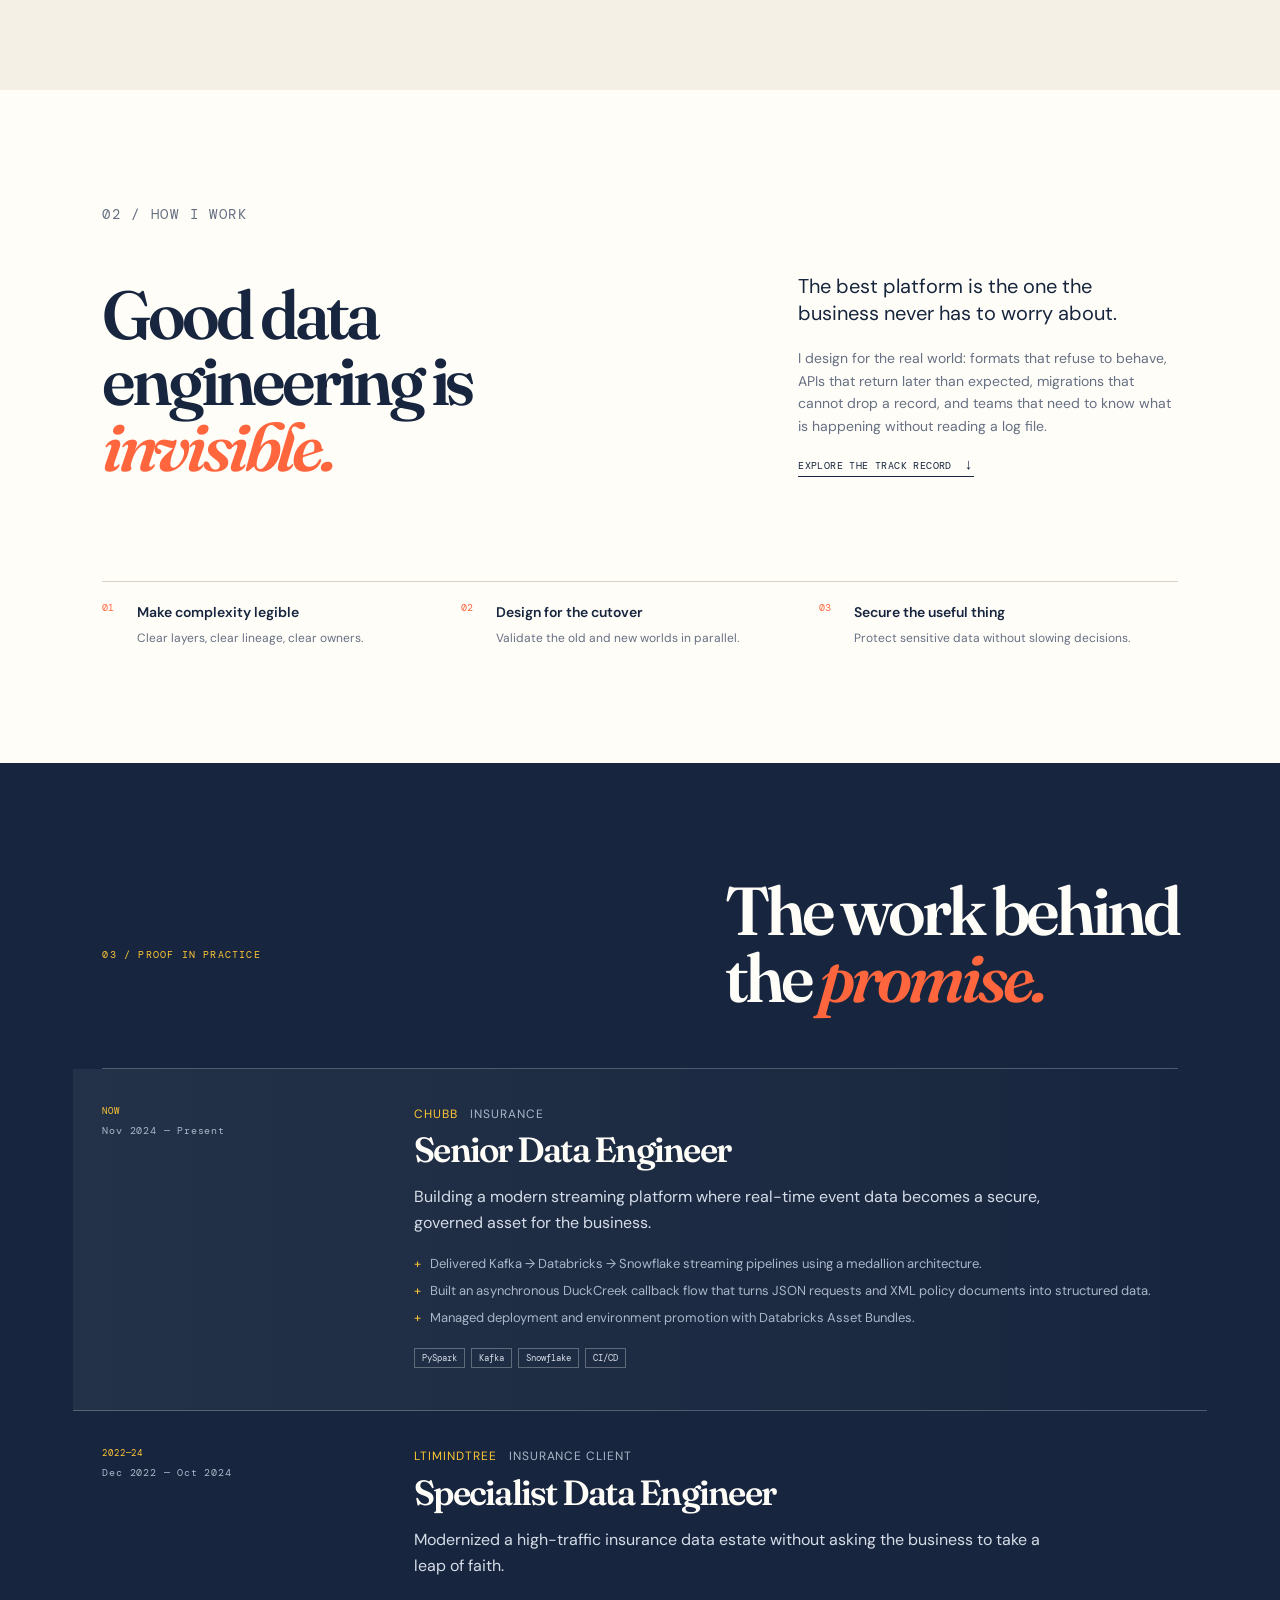
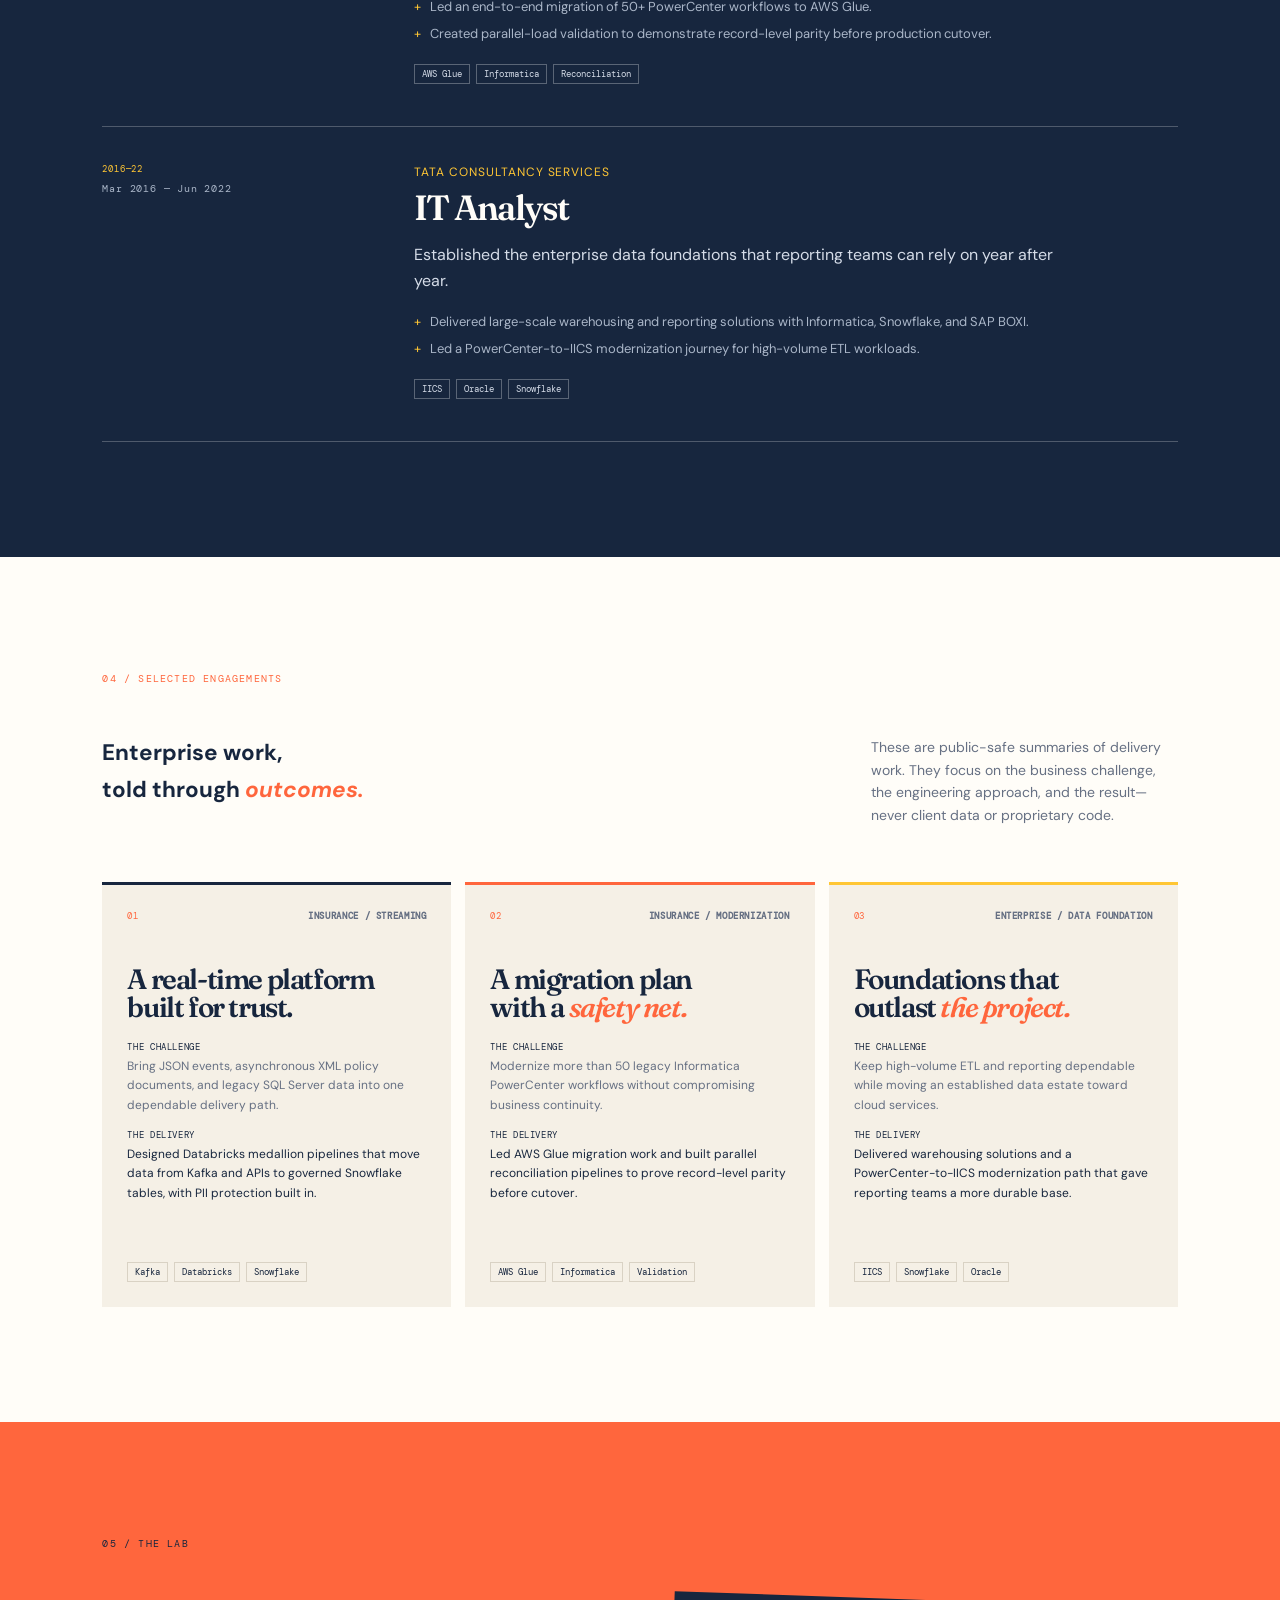
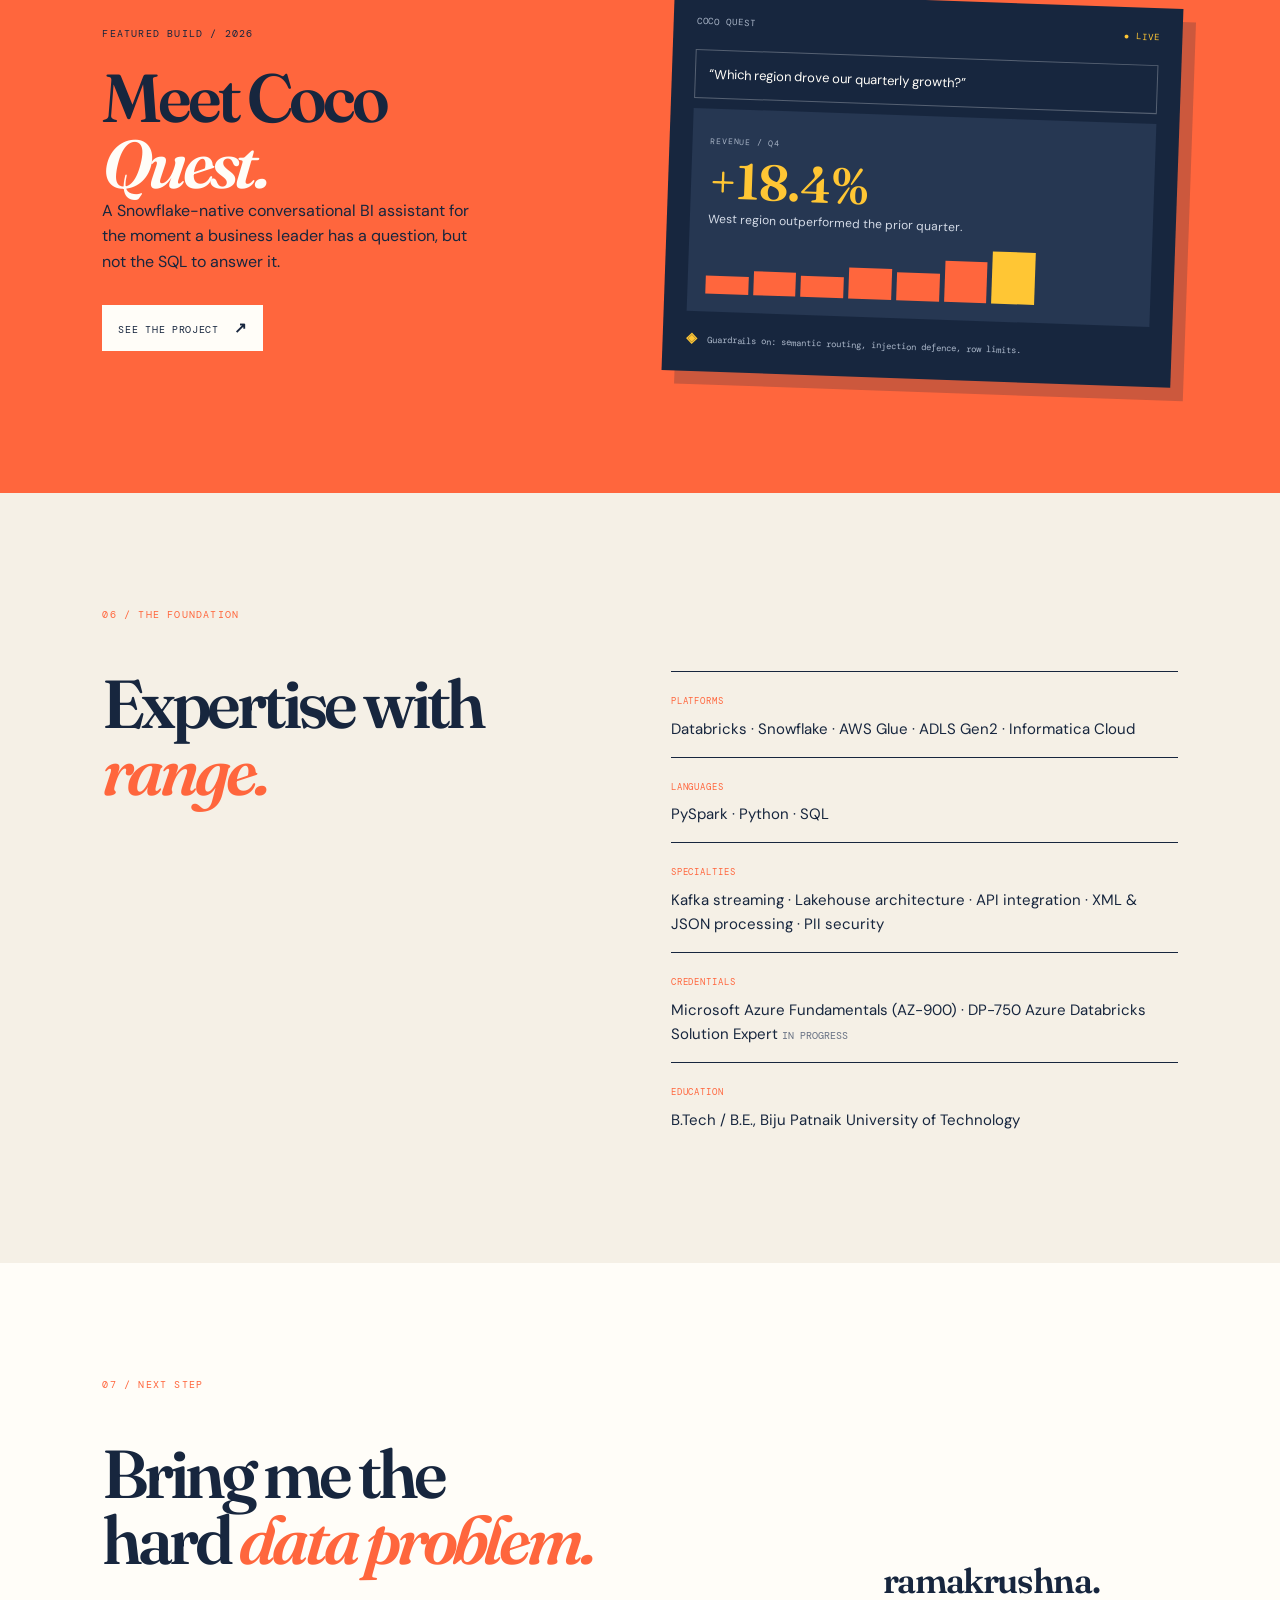
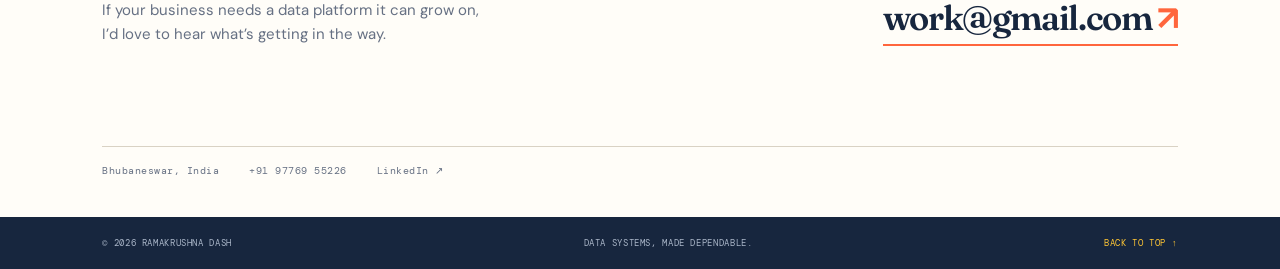
==== commit fcfc65ed: "Fix resume download and theme toggle" ====
--- a/index.html
+++ b/index.html
@@ -25,7 +25,7 @@
         <p class="eyebrow"><span></span> Building trusted data products since 2016</p>
         <h1>Data that earns<br><em>its place</em> in the room.</h1>
         <p class="hero-intro">I’m Ramakrushna Dash. I turn disconnected, business-critical data into resilient platforms that are ready for decisions&mdash;not just dashboards.</p>
-        <div class="hero-actions"><a class="button dark" href="#case">See the value I bring <b>↓</b></a><a class="underlink" href="Ramakrushna_Dash_Resume.pdf" target="_blank" rel="noopener">Download résumé <b>↗</b></a></div>
+        <div class="hero-actions"><a class="button dark" href="#case">See the value I bring <b>↓</b></a><a class="underlink" href="Ramakrushna_Dash_Resume.pdf" download="Ramakrushna_Dash_Resume.pdf">Download résumé <b>↓</b></a></div>
       </div>
       <div class="hero-art" aria-label="Diagram showing data signals travelling through a reliable data platform">
         <div class="art-label label-one">RAW SIGNALS</div><div class="art-label label-two">GOVERNED CORE</div><div class="art-label label-three">DECISIONS</div>
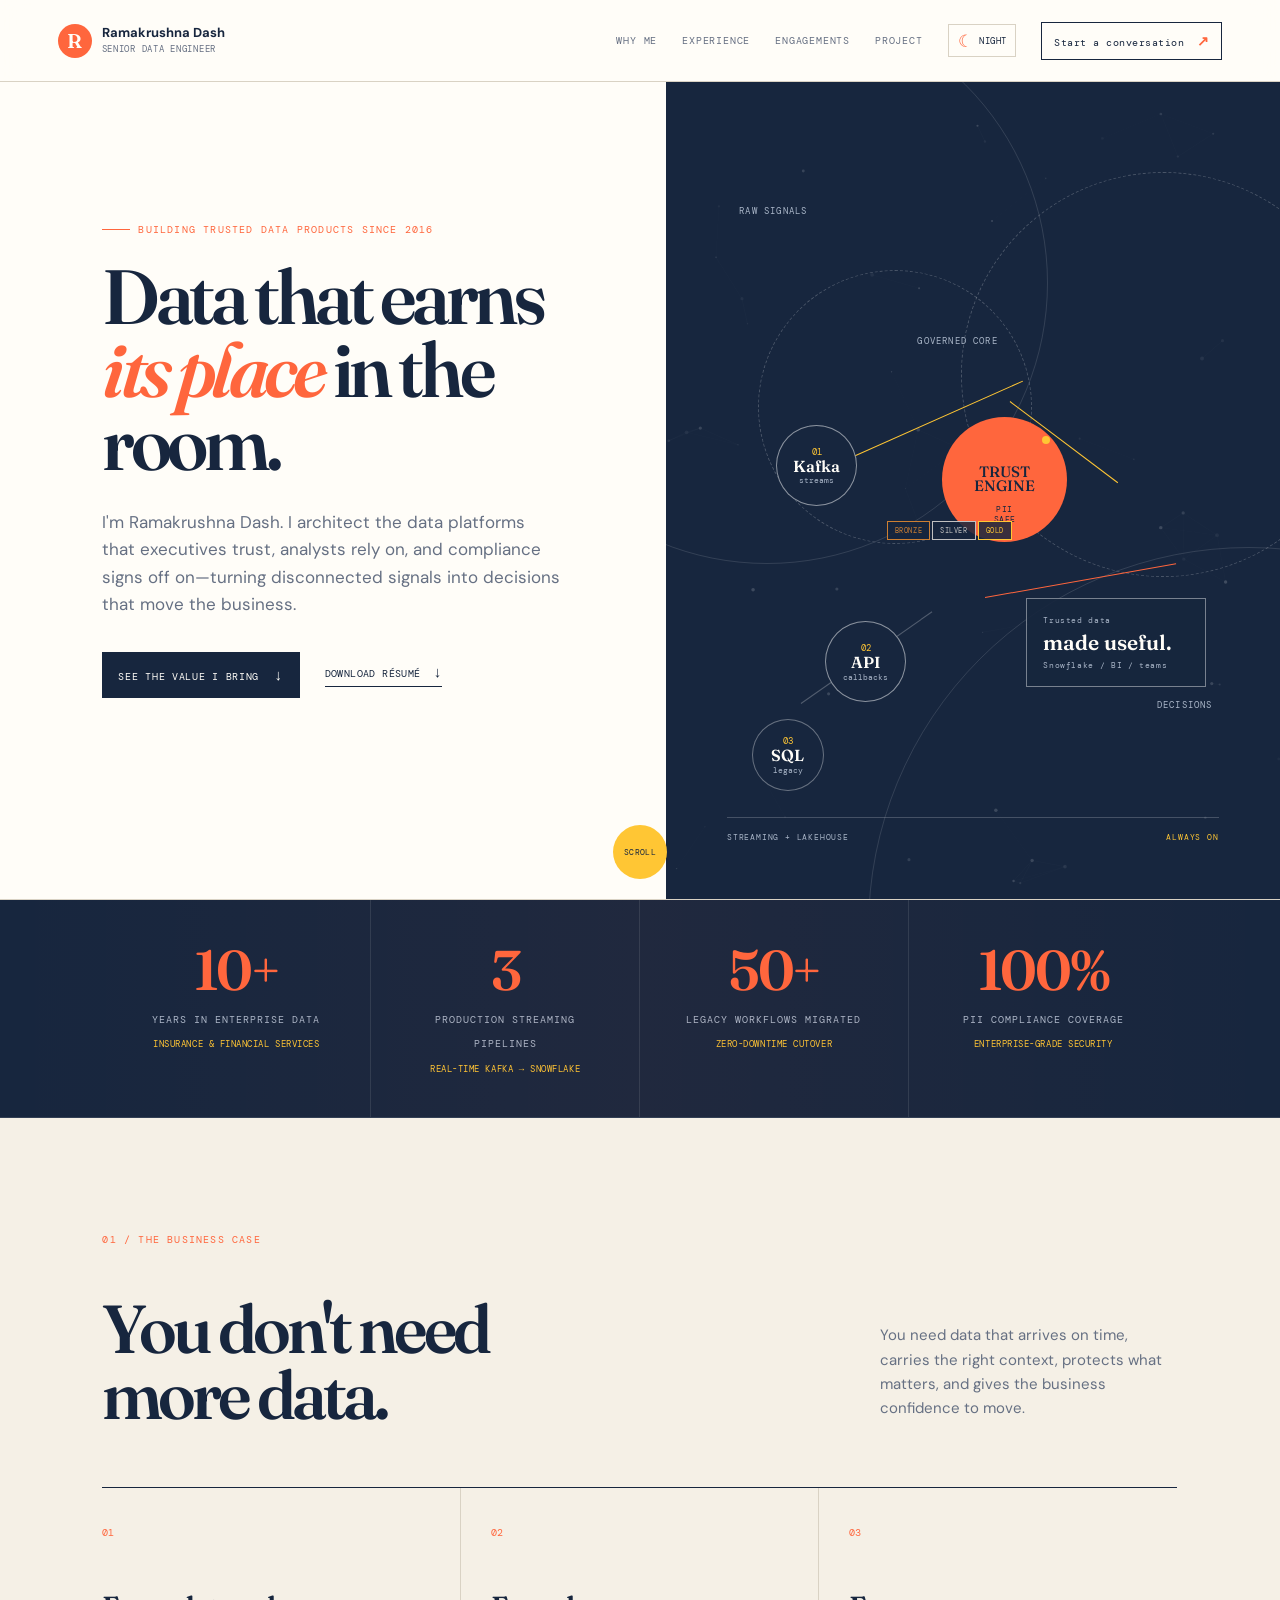
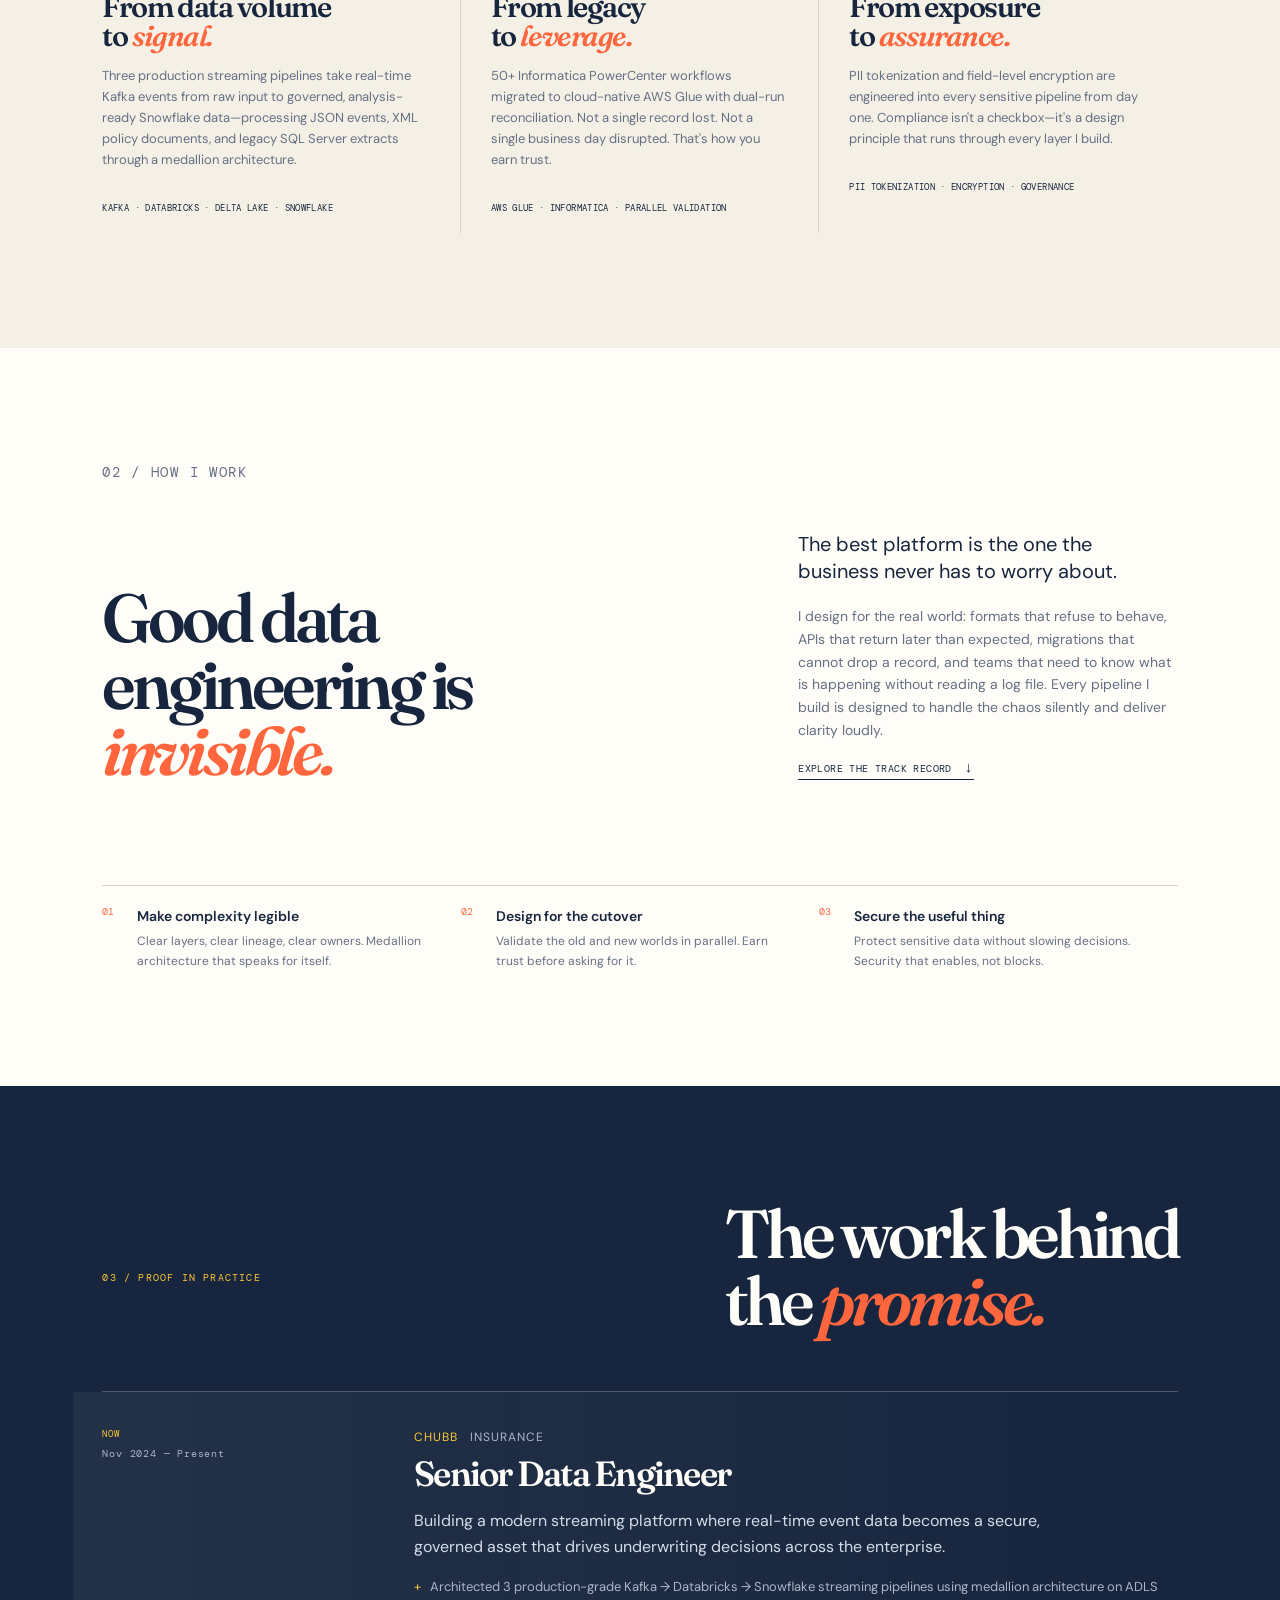
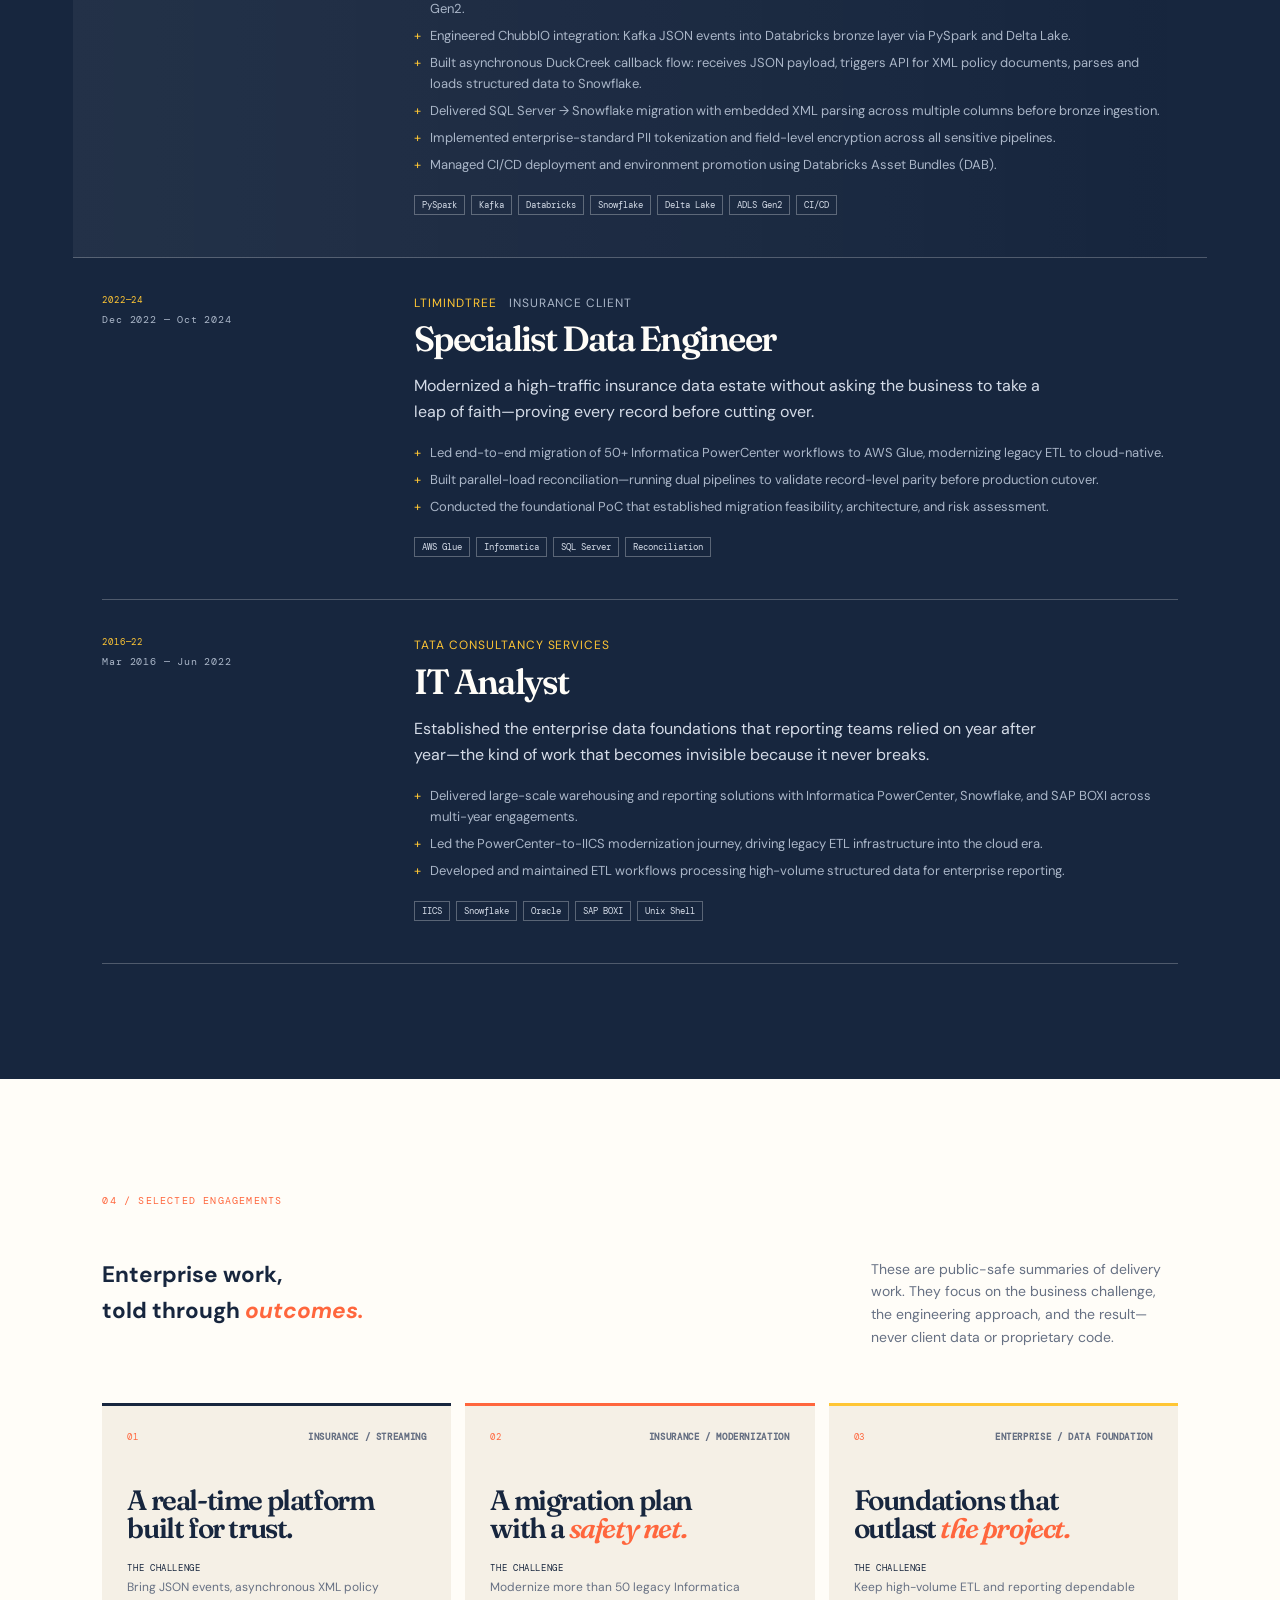
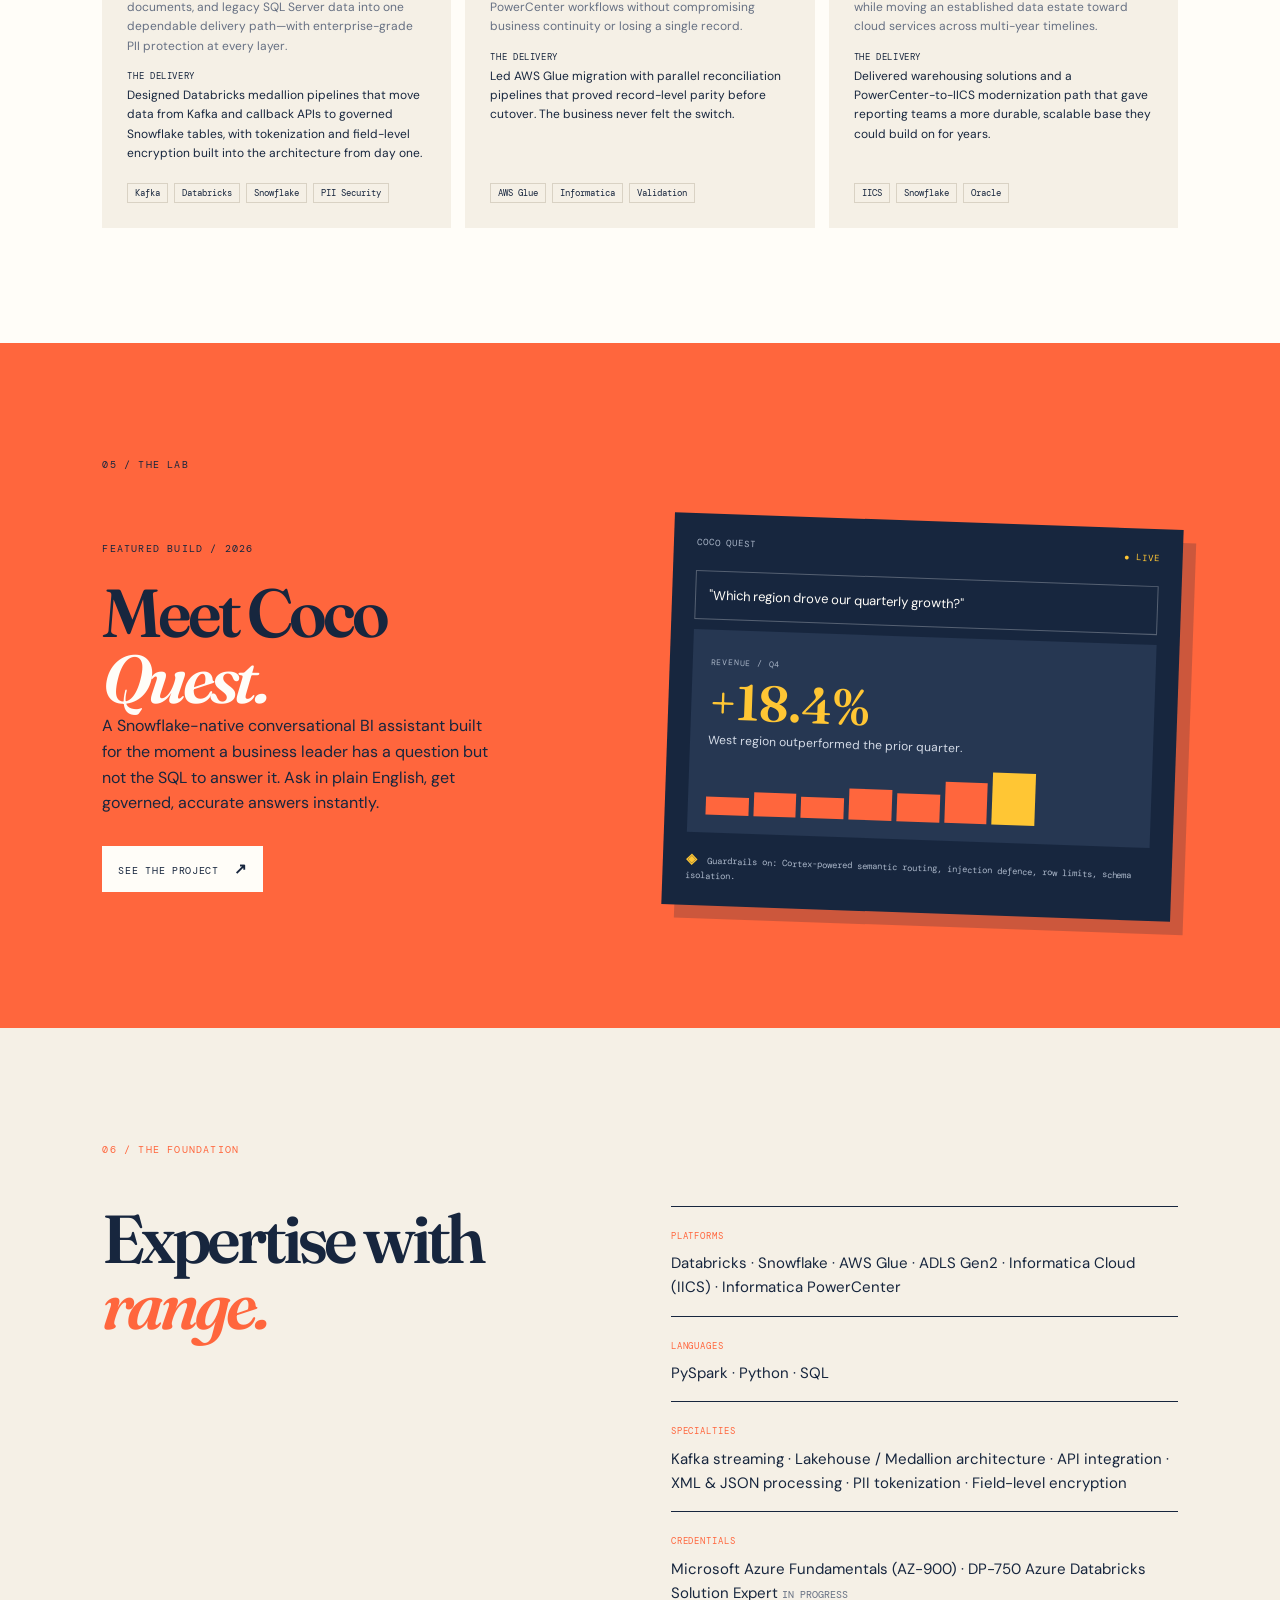
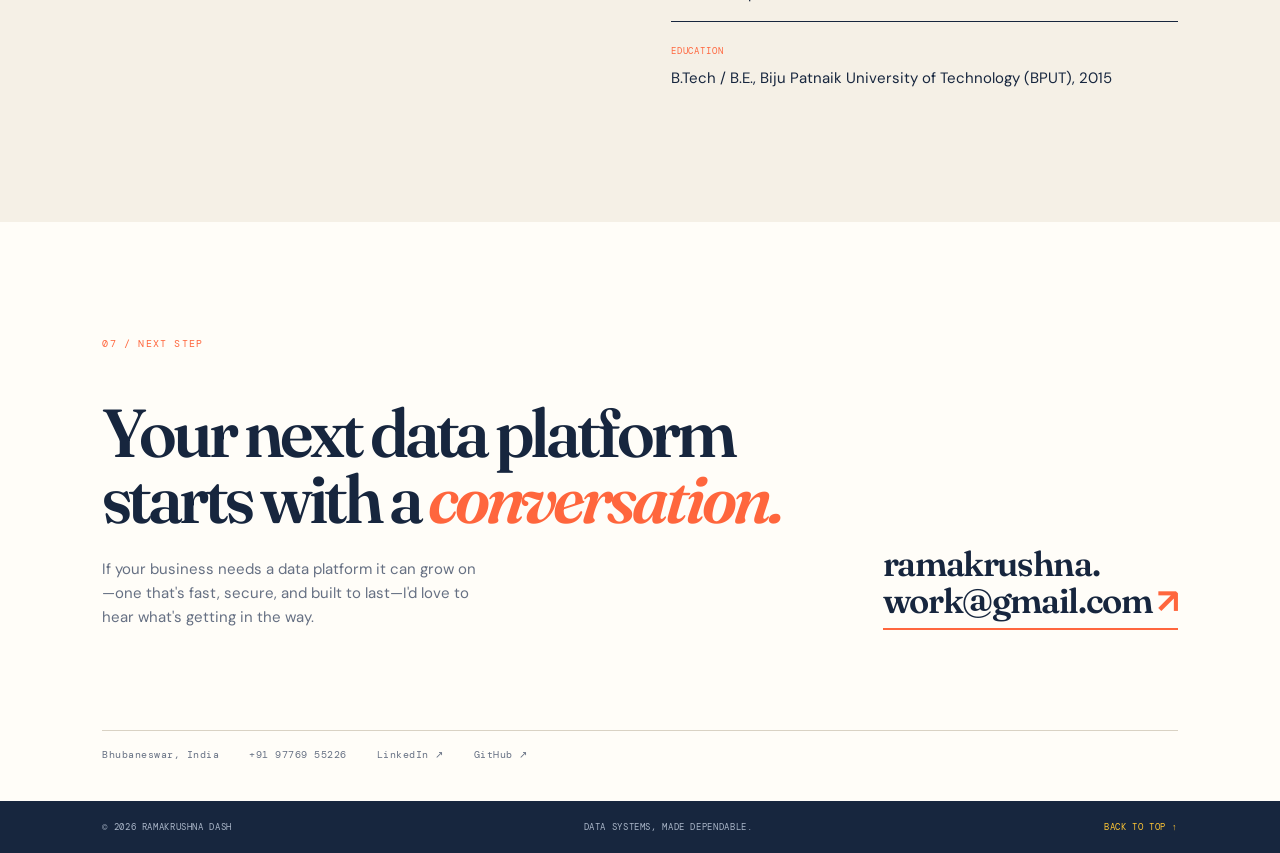
==== commit fdecfc00: "feat: premium portfolio with cinematic animations, enhanced diagram and GitHub Actions deployment" ====
--- a/index.html
+++ b/index.html
@@ -3,84 +3,314 @@
 <head>
   <meta charset="UTF-8">
   <meta name="viewport" content="width=device-width, initial-scale=1.0">
-  <meta name="description" content="Ramakrushna Dash is a Senior Data Engineer who builds trusted cloud data platforms.">
+  <meta name="description" content="Ramakrushna Dash — Senior Data Engineer with ~10 years building enterprise-grade streaming platforms, lakehouse architectures, and PII-compliant data systems on Databricks, Snowflake & AWS.">
+  <meta name="keywords" content="Data Engineer, Databricks, Snowflake, Kafka, PySpark, AWS Glue, Lakehouse, Streaming, PII Tokenization, ETL, Cloud Data Platform">
+  <meta name="author" content="Ramakrushna Dash">
+  <meta property="og:title" content="Ramakrushna Dash — Senior Data Engineer">
+  <meta property="og:description" content="I architect the data platforms that executives trust, analysts rely on, and compliance signs off on.">
+  <meta property="og:type" content="website">
   <title>Ramakrushna Dash — Data systems people can trust</title>
   <link rel="preconnect" href="https://fonts.googleapis.com">
   <link rel="preconnect" href="https://fonts.gstatic.com" crossorigin>
   <link href="https://fonts.googleapis.com/css2?family=DM+Mono:wght@400;500&family=DM+Sans:opsz,wght@9..40,400;9..40,500;9..40,600;9..40,700&family=Fraunces:opsz,wght@9..144,500;9..144,600;9..144,700&display=swap" rel="stylesheet">
   <link rel="stylesheet" href="styles.css">
   <link rel="stylesheet" href="engagements.css">
+  <link rel="stylesheet" href="visuals.css">
   <link rel="stylesheet" href="theme.css">
 </head>
 <body>
   <header class="header" id="top">
     <a class="brand" href="#top" aria-label="Ramakrushna Dash home"><span class="brand-mark">R</span><span>Ramakrushna Dash<small>Senior Data Engineer</small></span></a>
     <button class="menu-button" aria-controls="nav" aria-expanded="false" type="button"><i></i><i></i><span>Menu</span></button>
-    <nav id="nav" aria-label="Main navigation"><a href="#case">Why me</a><a href="#work">Experience</a><a href="#engagements">Engagements</a><a href="#lab">Project</a><button class="theme-toggle" type="button" aria-label="Switch to dark mode" aria-pressed="false"><i>☾</i><span>Night</span></button><a class="nav-button" href="#contact">Start a conversation <b>↗</b></a></nav>
+    <nav id="nav" aria-label="Main navigation">
+      <a href="#case">Why me</a>
+      <a href="#work">Experience</a>
+      <a href="#engagements">Engagements</a>
+      <a href="#lab">Project</a>
+      <button class="theme-toggle" type="button" aria-label="Switch to dark mode" aria-pressed="false"><i>☾</i><span>Night</span></button>
+      <a class="nav-button" href="#contact">Start a conversation <b>↗</b></a>
+    </nav>
   </header>
 
   <main>
+    <!-- ============================================================
+         HERO
+         ============================================================ -->
     <section class="hero">
       <div class="hero-copy">
         <p class="eyebrow"><span></span> Building trusted data products since 2016</p>
-        <h1>Data that earns<br><em>its place</em> in the room.</h1>
-        <p class="hero-intro">I’m Ramakrushna Dash. I turn disconnected, business-critical data into resilient platforms that are ready for decisions&mdash;not just dashboards.</p>
-        <div class="hero-actions"><a class="button dark" href="#case">See the value I bring <b>↓</b></a><a class="underlink" href="Ramakrushna_Dash_Resume.pdf" download="Ramakrushna_Dash_Resume.pdf">Download résumé <b>↓</b></a></div>
-      </div>
-      <div class="hero-art" aria-label="Diagram showing data signals travelling through a reliable data platform">
-        <div class="art-label label-one">RAW SIGNALS</div><div class="art-label label-two">GOVERNED CORE</div><div class="art-label label-three">DECISIONS</div>
-        <div class="orbit orbit-a"></div><div class="orbit orbit-b"></div><div class="route route-one"></div><div class="route route-two"></div><div class="route route-three"></div>
-        <div class="source source-one"><i>01</i><strong>JSON</strong><small>events</small></div><div class="source source-two"><i>02</i><strong>XML</strong><small>policy</small></div>
-        <div class="core"><span>TRUST<br>ENGINE</span><i></i><b>PII<br>SAFE</b></div><div class="destination"><span>Trusted data</span><strong>made useful.</strong><small>Snowflake / BI / teams</small></div>
+        <h1>Data that earns<br><em>its place</em> in the<br>room.</h1>
+        <p class="hero-intro">I'm Ramakrushna Dash. I architect the data platforms that executives trust, analysts rely on, and compliance signs off on&mdash;turning disconnected signals into decisions that move the business.</p>
+        <div class="hero-actions">
+          <a class="button dark" href="#case">See the value I bring <b>↓</b></a>
+          <a class="underlink" href="Ramakrushna_Dash_Resume.pdf" download="Ramakrushna_Dash_Resume.pdf">Download résumé <b>↓</b></a>
+        </div>
+      </div>
+      <div class="hero-art" aria-label="Diagram showing Kafka streams, API callbacks, and SQL Server data flowing through a medallion architecture with PII protection to Snowflake and BI teams">
+        <canvas class="hero-canvas" aria-hidden="true"></canvas>
+        <div class="art-label label-one">RAW SIGNALS</div>
+        <div class="art-label label-two">GOVERNED CORE</div>
+        <div class="art-label label-three">DECISIONS</div>
+        <div class="orbit orbit-a"></div>
+        <div class="orbit orbit-b"></div>
+        <div class="route route-one"></div>
+        <div class="route route-two"></div>
+        <div class="route route-three"></div>
+        <div class="route route-four"></div>
+        <div class="source source-one"><i>01</i><strong>Kafka</strong><small>streams</small></div>
+        <div class="source source-two"><i>02</i><strong>API</strong><small>callbacks</small></div>
+        <div class="source source-three"><i>03</i><strong>SQL</strong><small>legacy</small></div>
+        <div class="core"><span>TRUST<br>ENGINE</span><i></i><b>PII<br>SAFE</b></div>
+        <div class="medallion"><span>Bronze</span><span>Silver</span><span>Gold</span></div>
+        <div class="destination"><span>Trusted data</span><strong>made useful.</strong><small>Snowflake / BI / teams</small></div>
         <div class="art-foot"><span>STREAMING + LAKEHOUSE</span><b>ALWAYS ON</b></div>
       </div>
-      <div class="hero-stamp"><span>Scroll</span><i>↓</i></div>
-    </section>
-
+      <div class="hero-stamp" aria-label="Scroll down"><span>Scroll</span><i>↓</i></div>
+    </section>
+
+    <!-- ============================================================
+         STATS RIBBON
+         ============================================================ -->
+    <section class="stats" aria-label="Key statistics">
+      <div class="stats-grid reveal-group">
+        <div class="stat">
+          <span class="stat-number" data-target="10" data-suffix="+">0</span>
+          <span class="stat-label">Years in enterprise data</span>
+          <span class="stat-sub">Insurance &amp; Financial Services</span>
+        </div>
+        <div class="stat">
+          <span class="stat-number" data-target="3" data-suffix="">0</span>
+          <span class="stat-label">Production streaming pipelines</span>
+          <span class="stat-sub">Real-time Kafka → Snowflake</span>
+        </div>
+        <div class="stat">
+          <span class="stat-number" data-target="50" data-suffix="+">0</span>
+          <span class="stat-label">Legacy workflows migrated</span>
+          <span class="stat-sub">Zero-downtime cutover</span>
+        </div>
+        <div class="stat">
+          <span class="stat-number" data-target="100" data-suffix="%">0</span>
+          <span class="stat-label">PII compliance coverage</span>
+          <span class="stat-sub">Enterprise-grade security</span>
+        </div>
+      </div>
+    </section>
+
+    <!-- ============================================================
+         01 / THE BUSINESS CASE
+         ============================================================ -->
     <section class="case section" id="case">
-      <p class="section-no">01 / THE BUSINESS CASE</p>
-      <div class="case-title"><h2>You don’t need<br>more data.</h2><p>You need data that arrives on time, carries the right context, protects what matters, and gives the business confidence to move.</p></div>
-      <div class="case-line"></div>
+      <p class="section-no reveal">01 / THE BUSINESS CASE</p>
+      <div class="case-title reveal">
+        <h2>You don't need<br>more data.</h2>
+        <p>You need data that arrives on time, carries the right context, protects what matters, and gives the business confidence to move.</p>
+      </div>
+      <div class="case-line reveal"></div>
       <div class="proof-grid reveal-group">
-        <article><span>01</span><h3>From data volume<br>to <em>signal.</em></h3><p>Three production streaming pipelines take real-time Kafka events from raw input to governed, analysis-ready Snowflake data.</p><b>Kafka · Databricks · Delta Lake</b></article>
-        <article><span>02</span><h3>From legacy<br>to <em>leverage.</em></h3><p>50+ Informatica PowerCenter workflows were moved toward cloud-native AWS Glue, with dual-run reconciliation to protect the cutover.</p><b>AWS Glue · Informatica · SQL Server</b></article>
-        <article><span>03</span><h3>From exposure<br>to <em>assurance.</em></h3><p>PII tokenization and field-level encryption are engineered into sensitive pipelines, not added after the fact.</p><b>Security · Compliance · Trust</b></article>
-      </div>
-    </section>
-
+        <article>
+          <span>01</span>
+          <h3>From data volume<br>to <em>signal.</em></h3>
+          <p>Three production streaming pipelines take real-time Kafka events from raw input to governed, analysis-ready Snowflake data&mdash;processing JSON events, XML policy documents, and legacy SQL Server extracts through a medallion architecture.</p>
+          <b>Kafka · Databricks · Delta Lake · Snowflake</b>
+        </article>
+        <article>
+          <span>02</span>
+          <h3>From legacy<br>to <em>leverage.</em></h3>
+          <p>50+ Informatica PowerCenter workflows migrated to cloud-native AWS Glue with dual-run reconciliation. Not a single record lost. Not a single business day disrupted. That's how you earn trust.</p>
+          <b>AWS Glue · Informatica · Parallel Validation</b>
+        </article>
+        <article>
+          <span>03</span>
+          <h3>From exposure<br>to <em>assurance.</em></h3>
+          <p>PII tokenization and field-level encryption are engineered into every sensitive pipeline from day one. Compliance isn't a checkbox&mdash;it's a design principle that runs through every layer I build.</p>
+          <b>PII Tokenization · Encryption · Governance</b>
+        </article>
+      </div>
+    </section>
+
+    <!-- ============================================================
+         02 / HOW I WORK
+         ============================================================ -->
     <section class="manifesto section">
-      <p class="section-no">02 / HOW I WORK</p><div class="manifesto-grid"><h2>Good data<br>engineering is<br><em>invisible.</em></h2><div><p class="lead">The best platform is the one the business never has to worry about.</p><p>I design for the real world: formats that refuse to behave, APIs that return later than expected, migrations that cannot drop a record, and teams that need to know what is happening without reading a log file.</p><a class="underlink" href="#work">Explore the track record <b>↓</b></a></div></div>
-      <div class="principles"><div><b>01</b><span>Make complexity legible</span><p>Clear layers, clear lineage, clear owners.</p></div><div><b>02</b><span>Design for the cutover</span><p>Validate the old and new worlds in parallel.</p></div><div><b>03</b><span>Secure the useful thing</span><p>Protect sensitive data without slowing decisions.</p></div></div>
-    </section>
-
+      <p class="section-no reveal">02 / HOW I WORK</p>
+      <div class="manifesto-grid reveal">
+        <h2>Good data<br>engineering is<br><em>invisible.</em></h2>
+        <div>
+          <p class="lead">The best platform is the one the business never has to worry about.</p>
+          <p>I design for the real world: formats that refuse to behave, APIs that return later than expected, migrations that cannot drop a record, and teams that need to know what is happening without reading a log file. Every pipeline I build is designed to handle the chaos silently and deliver clarity loudly.</p>
+          <a class="underlink" href="#work">Explore the track record <b>↓</b></a>
+        </div>
+      </div>
+      <div class="principles reveal-group">
+        <div><b>01</b><span>Make complexity legible</span><p>Clear layers, clear lineage, clear owners. Medallion architecture that speaks for itself.</p></div>
+        <div><b>02</b><span>Design for the cutover</span><p>Validate the old and new worlds in parallel. Earn trust before asking for it.</p></div>
+        <div><b>03</b><span>Secure the useful thing</span><p>Protect sensitive data without slowing decisions. Security that enables, not blocks.</p></div>
+      </div>
+    </section>
+
+    <!-- ============================================================
+         03 / EXPERIENCE
+         ============================================================ -->
     <section class="work section" id="work">
-      <div class="work-heading"><p class="section-no">03 / PROOF IN PRACTICE</p><h2>The work behind<br>the <em>promise.</em></h2></div>
+      <div class="work-heading reveal">
+        <p class="section-no">03 / PROOF IN PRACTICE</p>
+        <h2>The work behind<br>the <em>promise.</em></h2>
+      </div>
       <div class="experience reveal-group">
-        <article class="experience-card featured"><div class="experience-meta"><span>NOW</span><time>Nov 2024 — Present</time></div><div><p class="company">Chubb <span>Insurance</span></p><h3>Senior Data Engineer</h3><p class="outcome">Building a modern streaming platform where real-time event data becomes a secure, governed asset for the business.</p><ul><li>Delivered Kafka → Databricks → Snowflake streaming pipelines using a medallion architecture.</li><li>Built an asynchronous DuckCreek callback flow that turns JSON requests and XML policy documents into structured data.</li><li>Managed deployment and environment promotion with Databricks Asset Bundles.</li></ul><div class="chips"><span>PySpark</span><span>Kafka</span><span>Snowflake</span><span>CI/CD</span></div></div></article>
-        <article class="experience-card"><div class="experience-meta"><span>2022—24</span><time>Dec 2022 — Oct 2024</time></div><div><p class="company">LTIMindtree <span>Insurance client</span></p><h3>Specialist Data Engineer</h3><p class="outcome">Modernized a high-traffic insurance data estate without asking the business to take a leap of faith.</p><ul><li>Led an end-to-end migration of 50+ PowerCenter workflows to AWS Glue.</li><li>Created parallel-load validation to demonstrate record-level parity before production cutover.</li></ul><div class="chips"><span>AWS Glue</span><span>Informatica</span><span>Reconciliation</span></div></div></article>
-        <article class="experience-card"><div class="experience-meta"><span>2016—22</span><time>Mar 2016 — Jun 2022</time></div><div><p class="company">Tata Consultancy Services</p><h3>IT Analyst</h3><p class="outcome">Established the enterprise data foundations that reporting teams can rely on year after year.</p><ul><li>Delivered large-scale warehousing and reporting solutions with Informatica, Snowflake, and SAP BOXI.</li><li>Led a PowerCenter-to-IICS modernization journey for high-volume ETL workloads.</li></ul><div class="chips"><span>IICS</span><span>Oracle</span><span>Snowflake</span></div></div></article>
-      </div>
-    </section>
-
+        <article class="experience-card featured">
+          <div class="experience-meta"><span>NOW</span><time>Nov 2024 — Present</time></div>
+          <div>
+            <p class="company">Chubb <span>Insurance</span></p>
+            <h3>Senior Data Engineer</h3>
+            <p class="outcome">Building a modern streaming platform where real-time event data becomes a secure, governed asset that drives underwriting decisions across the enterprise.</p>
+            <ul>
+              <li>Architected 3 production-grade Kafka → Databricks → Snowflake streaming pipelines using medallion architecture on ADLS Gen2.</li>
+              <li>Engineered ChubbIO integration: Kafka JSON events into Databricks bronze layer via PySpark and Delta Lake.</li>
+              <li>Built asynchronous DuckCreek callback flow: receives JSON payload, triggers API for XML policy documents, parses and loads structured data to Snowflake.</li>
+              <li>Delivered SQL Server → Snowflake migration with embedded XML parsing across multiple columns before bronze ingestion.</li>
+              <li>Implemented enterprise-standard PII tokenization and field-level encryption across all sensitive pipelines.</li>
+              <li>Managed CI/CD deployment and environment promotion using Databricks Asset Bundles (DAB).</li>
+            </ul>
+            <div class="chips"><span>PySpark</span><span>Kafka</span><span>Databricks</span><span>Snowflake</span><span>Delta Lake</span><span>ADLS Gen2</span><span>CI/CD</span></div>
+          </div>
+        </article>
+        <article class="experience-card">
+          <div class="experience-meta"><span>2022—24</span><time>Dec 2022 — Oct 2024</time></div>
+          <div>
+            <p class="company">LTIMindtree <span>Insurance client</span></p>
+            <h3>Specialist Data Engineer</h3>
+            <p class="outcome">Modernized a high-traffic insurance data estate without asking the business to take a leap of faith&mdash;proving every record before cutting over.</p>
+            <ul>
+              <li>Led end-to-end migration of 50+ Informatica PowerCenter workflows to AWS Glue, modernizing legacy ETL to cloud-native.</li>
+              <li>Built parallel-load reconciliation&mdash;running dual pipelines to validate record-level parity before production cutover.</li>
+              <li>Conducted the foundational PoC that established migration feasibility, architecture, and risk assessment.</li>
+            </ul>
+            <div class="chips"><span>AWS Glue</span><span>Informatica</span><span>SQL Server</span><span>Reconciliation</span></div>
+          </div>
+        </article>
+        <article class="experience-card">
+          <div class="experience-meta"><span>2016—22</span><time>Mar 2016 — Jun 2022</time></div>
+          <div>
+            <p class="company">Tata Consultancy Services</p>
+            <h3>IT Analyst</h3>
+            <p class="outcome">Established the enterprise data foundations that reporting teams relied on year after year&mdash;the kind of work that becomes invisible because it never breaks.</p>
+            <ul>
+              <li>Delivered large-scale warehousing and reporting solutions with Informatica PowerCenter, Snowflake, and SAP BOXI across multi-year engagements.</li>
+              <li>Led the PowerCenter-to-IICS modernization journey, driving legacy ETL infrastructure into the cloud era.</li>
+              <li>Developed and maintained ETL workflows processing high-volume structured data for enterprise reporting.</li>
+            </ul>
+            <div class="chips"><span>IICS</span><span>Snowflake</span><span>Oracle</span><span>SAP BOXI</span><span>Unix Shell</span></div>
+          </div>
+        </article>
+      </div>
+    </section>
+
+    <!-- ============================================================
+         04 / ENGAGEMENTS
+         ============================================================ -->
     <section class="engagements section" id="engagements">
-      <p class="section-no">04 / SELECTED ENGAGEMENTS</p>
-      <div class="engagement-heading"><h2>Enterprise work,<br>told through <em>outcomes.</em></h2><p>These are public-safe summaries of delivery work. They focus on the business challenge, the engineering approach, and the result&mdash;never client data or proprietary code.</p></div>
+      <p class="section-no reveal">04 / SELECTED ENGAGEMENTS</p>
+      <div class="engagement-heading reveal">
+        <h2>Enterprise work,<br>told through <em>outcomes.</em></h2>
+        <p>These are public-safe summaries of delivery work. They focus on the business challenge, the engineering approach, and the result&mdash;never client data or proprietary code.</p>
+      </div>
       <div class="engagement-grid reveal-group">
-        <article class="engagement-card"><div class="engagement-top"><span>01</span><b>INSURANCE / STREAMING</b></div><h3>A real-time platform<br>built for trust.</h3><p class="challenge"><strong>The challenge</strong>Bring JSON events, asynchronous XML policy documents, and legacy SQL Server data into one dependable delivery path.</p><p class="result"><strong>The delivery</strong>Designed Databricks medallion pipelines that move data from Kafka and APIs to governed Snowflake tables, with PII protection built in.</p><div class="chips"><span>Kafka</span><span>Databricks</span><span>Snowflake</span></div></article>
-        <article class="engagement-card"><div class="engagement-top"><span>02</span><b>INSURANCE / MODERNIZATION</b></div><h3>A migration plan<br>with a <em>safety net.</em></h3><p class="challenge"><strong>The challenge</strong>Modernize more than 50 legacy Informatica PowerCenter workflows without compromising business continuity.</p><p class="result"><strong>The delivery</strong>Led AWS Glue migration work and built parallel reconciliation pipelines to prove record-level parity before cutover.</p><div class="chips"><span>AWS Glue</span><span>Informatica</span><span>Validation</span></div></article>
-        <article class="engagement-card"><div class="engagement-top"><span>03</span><b>ENTERPRISE / DATA FOUNDATION</b></div><h3>Foundations that<br>outlast <em>the project.</em></h3><p class="challenge"><strong>The challenge</strong>Keep high-volume ETL and reporting dependable while moving an established data estate toward cloud services.</p><p class="result"><strong>The delivery</strong>Delivered warehousing solutions and a PowerCenter-to-IICS modernization path that gave reporting teams a more durable base.</p><div class="chips"><span>IICS</span><span>Snowflake</span><span>Oracle</span></div></article>
-      </div>
-    </section>
-
+        <article class="engagement-card">
+          <div class="engagement-top"><span>01</span><b>INSURANCE / STREAMING</b></div>
+          <h3>A real-time platform<br>built for trust.</h3>
+          <p class="challenge"><strong>The challenge</strong>Bring JSON events, asynchronous XML policy documents, and legacy SQL Server data into one dependable delivery path&mdash;with enterprise-grade PII protection at every layer.</p>
+          <p class="result"><strong>The delivery</strong>Designed Databricks medallion pipelines that move data from Kafka and callback APIs to governed Snowflake tables, with tokenization and field-level encryption built into the architecture from day one.</p>
+          <div class="chips"><span>Kafka</span><span>Databricks</span><span>Snowflake</span><span>PII Security</span></div>
+        </article>
+        <article class="engagement-card">
+          <div class="engagement-top"><span>02</span><b>INSURANCE / MODERNIZATION</b></div>
+          <h3>A migration plan<br>with a <em>safety net.</em></h3>
+          <p class="challenge"><strong>The challenge</strong>Modernize more than 50 legacy Informatica PowerCenter workflows without compromising business continuity or losing a single record.</p>
+          <p class="result"><strong>The delivery</strong>Led AWS Glue migration with parallel reconciliation pipelines that proved record-level parity before cutover. The business never felt the switch.</p>
+          <div class="chips"><span>AWS Glue</span><span>Informatica</span><span>Validation</span></div>
+        </article>
+        <article class="engagement-card">
+          <div class="engagement-top"><span>03</span><b>ENTERPRISE / DATA FOUNDATION</b></div>
+          <h3>Foundations that<br>outlast <em>the project.</em></h3>
+          <p class="challenge"><strong>The challenge</strong>Keep high-volume ETL and reporting dependable while moving an established data estate toward cloud services across multi-year timelines.</p>
+          <p class="result"><strong>The delivery</strong>Delivered warehousing solutions and a PowerCenter-to-IICS modernization path that gave reporting teams a more durable, scalable base they could build on for years.</p>
+          <div class="chips"><span>IICS</span><span>Snowflake</span><span>Oracle</span></div>
+        </article>
+      </div>
+    </section>
+
+    <!-- ============================================================
+         05 / THE LAB
+         ============================================================ -->
     <section class="lab section" id="lab">
-      <p class="section-no">05 / THE LAB</p><div class="lab-layout"><div><p class="eyebrow">Featured build / 2026</p><h2>Meet Coco<br><em>Quest.</em></h2><p>A Snowflake-native conversational BI assistant for the moment a business leader has a question, but not the SQL to answer it.</p><a class="button light" href="https://github.com/ramakrushna1994/Snowflake-BI-Assistant" target="_blank" rel="noopener">See the project <b>↗</b></a></div><div class="coco-card"><div class="coco-top"><span>COCO QUEST</span><b>● LIVE</b></div><div class="question">“Which region drove our quarterly growth?”</div><div class="answer"><span>REVENUE / Q4</span><strong>+18.4%</strong><p>West region outperformed the prior quarter.</p><div class="chart"><i></i><i></i><i></i><i></i><i></i><i></i><i></i></div></div><div class="guardrail"><b>◈</b> Guardrails on: semantic routing, injection defence, row limits.</div></div></div>
-    </section>
-
-    <section class="credentials section"><p class="section-no">06 / THE FOUNDATION</p><div class="credentials-grid"><h2>Expertise with<br><em>range.</em></h2><div class="credential-list"><div><span>PLATFORMS</span><p>Databricks · Snowflake · AWS Glue · ADLS Gen2 · Informatica Cloud</p></div><div><span>LANGUAGES</span><p>PySpark · Python · SQL</p></div><div><span>SPECIALTIES</span><p>Kafka streaming · Lakehouse architecture · API integration · XML &amp; JSON processing · PII security</p></div><div><span>CREDENTIALS</span><p>Microsoft Azure Fundamentals (AZ-900) · DP-750 Azure Databricks Solution Expert <small>in progress</small></p></div><div><span>EDUCATION</span><p>B.Tech / B.E., Biju Patnaik University of Technology</p></div></div></div></section>
-
-    <section class="contact section" id="contact"><p class="section-no">07 / NEXT STEP</p><div class="contact-main"><div><h2>Bring me the<br>hard <em>data problem.</em></h2><p>If your business needs a data platform it can grow on, I’d love to hear what’s getting in the way.</p></div><a class="email" href="mailto:ramakrushna.work@gmail.com">ramakrushna.<br>work@gmail.com <b>↗</b></a></div><div class="contact-foot"><span>Bhubaneswar, India</span><a href="tel:+919776955226">+91 97769 55226</a><a href="https://linkedin.com/in/ramakrushna-dash-de" target="_blank" rel="noopener">LinkedIn ↗</a></div></section>
+      <p class="section-no reveal">05 / THE LAB</p>
+      <div class="lab-layout reveal">
+        <div>
+          <p class="eyebrow">Featured build / 2026</p>
+          <h2>Meet Coco<br><em>Quest.</em></h2>
+          <p>A Snowflake-native conversational BI assistant built for the moment a business leader has a question but not the SQL to answer it. Ask in plain English, get governed, accurate answers instantly.</p>
+          <a class="button light" href="https://github.com/ramakrushna1994/Snowflake-BI-Assistant" target="_blank" rel="noopener">See the project <b>↗</b></a>
+        </div>
+        <div class="coco-card">
+          <div class="coco-top"><span>COCO QUEST</span><b>● LIVE</b></div>
+          <div class="question">"Which region drove our quarterly growth?"</div>
+          <div class="answer">
+            <span>REVENUE / Q4</span>
+            <strong>+18.4%</strong>
+            <p>West region outperformed the prior quarter.</p>
+            <div class="chart"><i></i><i></i><i></i><i></i><i></i><i></i><i></i></div>
+          </div>
+          <div class="guardrail"><b>◈</b> Guardrails on: Cortex-powered semantic routing, injection defence, row limits, schema isolation.</div>
+        </div>
+      </div>
+    </section>
+
+    <!-- ============================================================
+         06 / CREDENTIALS
+         ============================================================ -->
+    <section class="credentials section">
+      <p class="section-no reveal">06 / THE FOUNDATION</p>
+      <div class="credentials-grid reveal">
+        <h2>Expertise with<br><em>range.</em></h2>
+        <div class="credential-list">
+          <div><span>PLATFORMS</span><p>Databricks · Snowflake · AWS Glue · ADLS Gen2 · Informatica Cloud (IICS) · Informatica PowerCenter</p></div>
+          <div><span>LANGUAGES</span><p>PySpark · Python · SQL</p></div>
+          <div><span>SPECIALTIES</span><p>Kafka streaming · Lakehouse / Medallion architecture · API integration · XML &amp; JSON processing · PII tokenization · Field-level encryption</p></div>
+          <div><span>CREDENTIALS</span><p>Microsoft Azure Fundamentals (AZ-900) · DP-750 Azure Databricks Solution Expert <small>in progress</small></p></div>
+          <div><span>EDUCATION</span><p>B.Tech / B.E., Biju Patnaik University of Technology (BPUT), 2015</p></div>
+        </div>
+      </div>
+    </section>
+
+    <!-- ============================================================
+         07 / CONTACT
+         ============================================================ -->
+    <section class="contact section" id="contact">
+      <p class="section-no reveal">07 / NEXT STEP</p>
+      <div class="contact-main reveal">
+        <div>
+          <h2>Your next data platform<br>starts with a <em>conversation.</em></h2>
+          <p>If your business needs a data platform it can grow on&mdash;one that's fast, secure, and built to last&mdash;I'd love to hear what's getting in the way.</p>
+        </div>
+        <a class="email" href="mailto:ramakrushna.work@gmail.com">ramakrushna.<br>work@gmail.com <b>↗</b></a>
+      </div>
+      <div class="contact-foot">
+        <span>Bhubaneswar, India</span>
+        <a href="tel:+919776955226">+91 97769 55226</a>
+        <a href="https://linkedin.com/in/ramakrushna-dash-de" target="_blank" rel="noopener">LinkedIn ↗</a>
+        <a href="https://github.com/ramakrushna1994" target="_blank" rel="noopener">GitHub ↗</a>
+      </div>
+    </section>
   </main>
-  <footer><span>© 2026 Ramakrushna Dash</span><span>Data systems, made dependable.</span><a href="#top">Back to top ↑</a></footer>
+
+  <footer>
+    <span>© 2026 Ramakrushna Dash</span>
+    <span>Data systems, made dependable.</span>
+    <a href="#top">Back to top ↑</a>
+  </footer>
+
+  <button class="back-to-top" aria-label="Back to top">↑</button>
+
   <script src="script.js"></script>
 </body>
 </html>
--- a/styles.css
+++ b/styles.css
@@ -1 +1,1285 @@
-:root{--ink:#17263e;--blue:#385a92;--cream:#f5f0e6;--paper:#fffdf8;--orange:#ff663d;--yellow:#ffc634;--line:#d9d2c4;--muted:#667083;--mono:'DM Mono',monospace;--sans:'DM Sans',sans-serif;--serif:'Fraunces',Georgia,serif}*{box-sizing:border-box}html{scroll-behavior:smooth}body{margin:0;background:var(--paper);color:var(--ink);font-family:var(--sans);font-size:15px;line-height:1.62}a{color:inherit;text-decoration:none}.header{height:82px;display:flex;align-items:center;justify-content:space-between;padding:0 4.5vw;border-bottom:1px solid var(--line);background:rgba(255,253,248,.88);backdrop-filter:blur(14px);position:sticky;top:0;z-index:20}.brand{display:flex;align-items:center;gap:10px;font-size:13px;font-weight:700;line-height:1.05}.brand-mark{display:grid;place-items:center;width:34px;height:34px;border-radius:50%;background:var(--orange);color:var(--paper);font:600 20px var(--serif)}.brand small{display:block;color:var(--muted);font:9px var(--mono);letter-spacing:.08em;text-transform:uppercase;margin-top:4px}nav{display:flex;gap:25px;align-items:center}nav>a:not(.nav-button){font:10px var(--mono);letter-spacing:.08em;text-transform:uppercase;color:var(--muted)}nav>a:not(.nav-button):hover{color:var(--orange)}.nav-button{font:10px var(--mono);letter-spacing:.05em;border:1px solid var(--ink);padding:9px 12px;transition:.2s}.nav-button:hover{background:var(--ink);color:var(--paper)}.nav-button b{color:var(--orange);font-size:14px;margin-left:6px}.menu-button{display:none}.hero{min-height:calc(100vh - 82px);display:grid;grid-template-columns:1.04fr .96fr;position:relative;border-bottom:1px solid var(--line)}.hero-copy{padding:clamp(74px,11vw,150px) 8vw clamp(95px,11vw,142px);position:relative}.eyebrow,.section-no{font:10px var(--mono);letter-spacing:.12em;text-transform:uppercase}.eyebrow{color:var(--orange);margin:0 0 25px}.hero .eyebrow{display:flex;align-items:center;gap:8px}.hero .eyebrow span{display:block;width:28px;height:1px;background:var(--orange)}h1,h2,h3,p{margin-top:0}.hero h1{font:600 clamp(50px,6vw,88px)/.95 var(--serif);letter-spacing:-.058em;margin:0;color:var(--ink)}.hero h1 em,h2 em{color:var(--orange);font-style:italic}.hero-intro{max-width:460px;font-size:17px;color:var(--muted);margin:29px 0 33px}.hero-actions{display:flex;align-items:center;gap:25px}.button{display:inline-block;font:10px var(--mono);letter-spacing:.07em;text-transform:uppercase;padding:13px 16px;transition:.2s}.button b{font-size:15px;margin-left:8px}.button.dark{background:var(--ink);color:var(--paper)}.button.dark:hover{background:var(--orange)}.underlink{font:10px var(--mono);letter-spacing:.04em;text-transform:uppercase;border-bottom:1px solid var(--ink);padding-bottom:4px}.underlink b{font-size:15px;margin-left:6px}.underlink:hover{color:var(--orange);border-color:var(--orange)}.hero-art{background:var(--ink);position:relative;overflow:hidden;color:var(--paper);min-height:560px}.hero-art:before,.hero-art:after{content:'';position:absolute;border-radius:50%;border:1px solid rgba(255,255,255,.12)}.hero-art:before{width:560px;height:560px;left:-180px;top:-80px}.hero-art:after{width:760px;height:760px;right:-350px;bottom:-410px}.art-label{position:absolute;font:9px var(--mono);letter-spacing:.13em;color:#aab6c8}.label-one{left:12%;top:15%}.label-two{left:41%;top:31%}.label-three{right:11%;bottom:23%}.orbit{position:absolute;border:1px dashed rgba(255,255,255,.22);border-radius:50%}.orbit-a{width:274px;height:274px;left:15%;top:23%}.orbit-b{width:405px;height:405px;right:-86px;top:11%}.route{position:absolute;height:1px;background:var(--yellow);transform-origin:left}.route-one{width:210px;left:27%;top:47%;transform:rotate(-24deg)}.route-two{width:135px;left:56%;top:39%;transform:rotate(37deg)}.route-three{width:194px;left:52%;top:63%;transform:rotate(-10deg);background:var(--orange)}.source{position:absolute;width:81px;height:81px;border-radius:50%;border:1px solid rgba(255,255,255,.5);background:var(--ink);display:flex;flex-direction:column;align-items:center;justify-content:center;z-index:2}.source i{font:9px var(--mono);color:var(--yellow);font-style:normal}.source strong{font:600 16px var(--serif);line-height:1.1}.source small{font:8px var(--mono);color:#aab6c8}.source-one{left:18%;top:42%}.source-two{left:26%;top:66%}.core{position:absolute;left:45%;top:41%;width:125px;height:125px;border-radius:50%;background:var(--orange);color:var(--ink);display:grid;place-items:center;text-align:center;font:500 15px/.95 var(--serif);z-index:3;box-shadow:0 0 0 15px rgba(255,102,61,.12)}.core i{position:absolute;width:8px;height:8px;border-radius:50%;background:var(--yellow);right:17px;top:19px}.core b{position:absolute;bottom:18px;font:8px var(--mono);letter-spacing:.05em}.destination{position:absolute;right:12%;bottom:26%;width:180px;border:1px solid rgba(255,255,255,.42);padding:16px;background:rgba(23,38,62,.9);z-index:4}.destination span,.destination small{font:8px var(--mono);letter-spacing:.08em;color:#aab6c8;display:block}.destination strong{font:600 21px/.96 var(--serif);display:block;margin:7px 0}.art-foot{position:absolute;left:10%;right:10%;bottom:7%;padding-top:14px;border-top:1px solid rgba(255,255,255,.2);display:flex;justify-content:space-between;font:8px var(--mono);letter-spacing:.1em;color:#aab6c8}.art-foot b{color:var(--yellow);font-weight:400}.hero-stamp{position:absolute;bottom:20px;left:calc(50% - 27px);width:54px;height:54px;border-radius:50%;background:var(--yellow);display:grid;place-items:center;transform:rotate(-12deg);z-index:3;text-align:center;color:var(--ink)}.hero-stamp span{font:8px var(--mono);text-transform:uppercase;letter-spacing:.05em}.hero-stamp i{display:none}.section{padding:115px 8vw}.section-no{color:var(--orange);margin:0 0 50px}.case{background:var(--cream)}.case-title{display:grid;grid-template-columns:1fr .44fr;gap:8vw;align-items:end}.case h2,.manifesto h2,.work h2,.lab h2,.credentials h2,.contact h2{font:600 clamp(43px,5.3vw,75px)/.98 var(--serif);letter-spacing:-.06em;margin:0}.case-title p{color:var(--muted);margin:0 0 8px}.case-line{height:1px;background:var(--ink);margin:58px 0 0}.proof-grid{display:grid;grid-template-columns:repeat(3,1fr);gap:0}.proof-grid article{padding:31px 30px 15px;border-right:1px solid var(--line);min-height:305px}.proof-grid article:first-child{padding-left:0}.proof-grid article:last-child{border:0}.proof-grid span{font:10px var(--mono);color:var(--orange)}.proof-grid h3{font:600 29px/1 var(--serif);letter-spacing:-.05em;margin:49px 0 15px}.proof-grid h3 em{color:var(--orange);font-style:italic}.proof-grid p{font-size:13px;color:var(--muted);margin-bottom:24px}.proof-grid b{font:9px var(--mono);text-transform:uppercase;letter-spacing:.04em}.manifesto{background:var(--paper)}.manifesto-grid{display:grid;grid-template-columns:1fr .7fr;gap:12vw;align-items:end}.manifesto-grid>div{padding-bottom:5px}.manifesto p{color:var(--muted);font-size:14px}.manifesto .lead{color:var(--ink);font-size:20px;line-height:1.35}.principles{display:grid;grid-template-columns:repeat(3,1fr);margin-top:100px;border-top:1px solid var(--line)}.principles>div{padding:19px 30px 0 0;display:grid;grid-template-columns:35px 1fr}.principles b{font:10px var(--mono);color:var(--orange)}.principles span{font-size:14px;font-weight:600}.principles p{grid-column:2;font-size:12px;margin:5px 0 0;color:var(--muted)}.work{background:var(--ink);color:var(--paper)}.work .section-no{color:var(--yellow)}.work-heading{display:flex;justify-content:space-between;align-items:end;margin-bottom:57px}.experience{border-top:1px solid rgba(255,255,255,.24)}.experience-card{display:grid;grid-template-columns:22% 1fr;gap:7%;padding:36px 0 42px;border-bottom:1px solid rgba(255,255,255,.24)}.experience-card.featured{background:linear-gradient(90deg,rgba(255,255,255,.055),transparent);margin-inline:-2.3vw;padding-inline:2.3vw}.experience-meta{font:10px var(--mono);letter-spacing:.08em;color:#aab6c8}.experience-meta span{color:var(--yellow);display:block;font-size:9px;margin-bottom:7px}.company{font-size:12px;text-transform:uppercase;letter-spacing:.08em;color:var(--yellow);margin:0 0 8px}.company span{color:#aab6c8;margin-left:8px}.experience-card h3{font:600 35px/1 var(--serif);letter-spacing:-.05em;margin:0}.outcome{max-width:650px;color:#d5dce8;font-size:16px;margin:17px 0}.experience-card ul{list-style:none;padding:0;margin:0;max-width:750px;color:#aab6c8;font-size:13px}.experience-card li{margin:6px 0;padding-left:16px;position:relative}.experience-card li:before{content:'+';color:var(--yellow);position:absolute;left:0}.chips{display:flex;flex-wrap:wrap;gap:6px;margin-top:20px}.chips span{font:9px var(--mono);border:1px solid rgba(255,255,255,.29);padding:3px 7px;color:#d5dce8}.lab{background:var(--orange);color:var(--ink)}.lab .section-no,.lab .eyebrow{color:var(--ink)}.lab-layout{display:grid;grid-template-columns:.86fr 1fr;gap:10vw;align-items:center}.lab h2 em{color:var(--paper)}.lab-layout>div>p:not(.eyebrow){max-width:390px;font-size:16px}.button.light{background:var(--paper);margin-top:14px}.button.light:hover{background:var(--ink);color:var(--paper)}.coco-card{background:var(--ink);color:var(--paper);padding:23px;box-shadow:13px 13px 0 rgba(23,38,62,.22);transform:rotate(2deg)}.coco-top{display:flex;justify-content:space-between;color:#aab6c8;font:9px var(--mono);letter-spacing:.1em}.coco-top b{color:var(--yellow);font-weight:400}.question{border:1px solid rgba(255,255,255,.27);padding:13px;font-size:13px;margin:22px 0 10px}.answer{background:#263752;padding:18px}.answer span{font:8px var(--mono);color:#aab6c8;letter-spacing:.1em}.answer strong{font:600 50px/.95 var(--serif);color:var(--yellow);display:block;margin-top:7px}.answer p{color:#d5dce8;font-size:12px;margin:4px 0 0}.chart{height:52px;display:flex;gap:5px;align-items:end;margin-top:13px}.chart i{display:block;width:10%;background:var(--orange);height:35%}.chart i:nth-child(2){height:47%}.chart i:nth-child(3){height:41%}.chart i:nth-child(4){height:61%}.chart i:nth-child(5){height:55%}.chart i:nth-child(6){height:80%}.chart i:nth-child(7){height:100%;background:var(--yellow)}.guardrail{font:9px/1.45 var(--mono);color:#aab6c8;margin-top:16px}.guardrail b{color:var(--yellow);font-size:14px;margin-right:5px}.credentials{background:var(--cream)}.credentials-grid{display:grid;grid-template-columns:.9fr 1.1fr;gap:12vw}.credential-list>div{border-top:1px solid var(--ink);padding:15px 0 16px}.credential-list span{font:9px var(--mono);letter-spacing:.1em;color:var(--orange)}.credential-list p{font-size:15px;margin:5px 0 0}.credential-list small{color:var(--muted);font:10px var(--mono);text-transform:uppercase}.contact{background:var(--paper);padding-bottom:40px}.contact-main{display:flex;justify-content:space-between;gap:8vw;align-items:end}.contact-main>div>p{max-width:380px;color:var(--muted);font-size:15px;margin:24px 0 0}.email{font:600 clamp(23px,2.7vw,38px)/1.08 var(--serif);letter-spacing:-.04em;border-bottom:2px solid var(--orange);padding-bottom:7px;white-space:nowrap}.email b{color:var(--orange);font-family:var(--sans)}.contact-foot{border-top:1px solid var(--line);margin-top:100px;padding-top:17px;display:flex;gap:30px;font:10px var(--mono);letter-spacing:.05em;color:var(--muted)}.contact-foot a:hover{color:var(--orange)}footer{display:flex;justify-content:space-between;padding:20px 8vw;background:var(--ink);color:#aab6c8;font:9px var(--mono);letter-spacing:.07em;text-transform:uppercase}footer a{color:var(--yellow)}.reveal-group>*{opacity:0;transform:translateY(20px);transition:opacity .7s ease,transform .7s ease}.reveal-group.visible>*{opacity:1;transform:none}.reveal-group.visible>*:nth-child(2){transition-delay:.1s}.reveal-group.visible>*:nth-child(3){transition-delay:.2s}@media(max-width:760px){.header{height:66px;padding:0 20px}.brand{font-size:11px}.brand-mark{width:30px;height:30px}.menu-button{display:flex;align-items:center;gap:4px;border:0;background:none;color:var(--ink);font:9px var(--mono);text-transform:uppercase}.menu-button i{display:block;width:16px;height:1px;background:var(--ink)}nav{display:none;position:absolute;top:65px;left:0;right:0;background:var(--paper);border-bottom:1px solid var(--line);padding:18px 20px;flex-direction:column;align-items:flex-start;gap:13px}nav.open{display:flex}.hero{grid-template-columns:1fr}.hero-copy{padding:80px 24px 70px}.hero h1{font-size:56px}.hero-intro{font-size:15px}.hero-art{height:470px;min-height:0}.hero-stamp{left:auto;right:20px;bottom:calc(470px - 27px)}.source-one{left:13%}.source-two{left:21%;top:68%}.core{left:43%}.destination{right:8%;bottom:21%}.route-one{left:23%}.route-two{left:55%}.route-three{left:51%}.section{padding:75px 24px}.section-no{margin-bottom:33px}.case-title,.manifesto-grid,.credentials-grid,.lab-layout{display:block}.case-title p{margin-top:25px}.proof-grid,.principles{display:block}.proof-grid article,.proof-grid article:first-child{border-right:0;border-bottom:1px solid var(--line);padding:27px 0;min-height:0}.proof-grid h3{margin:25px 0 13px}.principles{margin-top:65px}.principles>div{border-bottom:1px solid var(--line);padding:17px 0}.work-heading{display:block}.work-heading h2{margin-top:24px}.experience-card{display:block;padding:28px 0}.experience-card.featured{margin:0;padding-inline:0}.experience-meta{margin-bottom:18px}.experience-card h3{font-size:30px}.lab-layout>div>p:not(.eyebrow){margin-top:24px}.coco-card{margin-top:48px}.credentials h2{margin-bottom:42px}.contact-main{display:block}.email{display:inline-block;margin-top:45px;font-size:28px}.contact-foot{margin-top:70px;display:grid;gap:8px}footer{display:grid;gap:9px;padding:18px 24px}.hero-actions{gap:16px}}
+/* ============================================================
+   RAMAKRUSHNA DASH — PORTFOLIO STYLES
+   Premium design system with cinematic animations
+   ============================================================ */
+
+/* ----- DESIGN TOKENS ----- */
+:root {
+  --ink: #17263e;
+  --blue: #385a92;
+  --cream: #f5f0e6;
+  --paper: #fffdf8;
+  --orange: #ff663d;
+  --yellow: #ffc634;
+  --line: #d9d2c4;
+  --muted: #667083;
+  --mono: 'DM Mono', monospace;
+  --sans: 'DM Sans', sans-serif;
+  --serif: 'Fraunces', Georgia, serif;
+  --ease-out-expo: cubic-bezier(0.16, 1, 0.3, 1);
+  --ease-out-quint: cubic-bezier(0.22, 1, 0.36, 1);
+}
+
+/* ----- KEYFRAME ANIMATIONS ----- */
+
+@keyframes fadeInUp {
+  from { opacity: 0; transform: translateY(38px); }
+  to   { opacity: 1; transform: translateY(0); }
+}
+
+@keyframes fadeIn {
+  from { opacity: 0; }
+  to   { opacity: 1; }
+}
+
+@keyframes slideInLeft {
+  from { opacity: 0; transform: translateX(-30px); }
+  to   { opacity: 1; transform: translateX(0); }
+}
+
+@keyframes slideInRight {
+  from { opacity: 0; transform: translateX(30px); }
+  to   { opacity: 1; transform: translateX(0); }
+}
+
+@keyframes orbitSpin {
+  from { transform: rotate(0deg); }
+  to   { transform: rotate(360deg); }
+}
+
+@keyframes pulseGlow {
+  0%, 100% { box-shadow: 0 0 0 15px rgba(255,102,61,.12); }
+  50%      { box-shadow: 0 0 0 28px rgba(255,102,61,.06), 0 0 40px rgba(255,102,61,.15); }
+}
+
+@keyframes floatY {
+  0%, 100% { transform: translateY(0); }
+  50%      { transform: translateY(-10px); }
+}
+
+@keyframes floatYSlow {
+  0%, 100% { transform: translateY(0); }
+  50%      { transform: translateY(-6px); }
+}
+
+@keyframes shimmer {
+  0%   { background-position: -200% center; }
+  100% { background-position: 200% center; }
+}
+
+@keyframes scrollBounce {
+  0%, 100% { transform: translateY(0) rotate(-12deg); }
+  50%      { transform: translateY(10px) rotate(-12deg); }
+}
+
+@keyframes routePulse {
+  0%, 100% { opacity: .7; }
+  50%      { opacity: 1; }
+}
+
+@keyframes countUp {
+  from { opacity: 0; transform: translateY(14px); }
+  to   { opacity: 1; transform: translateY(0); }
+}
+
+@keyframes lineGrow {
+  from { transform: scaleX(0); }
+  to   { transform: scaleX(1); }
+}
+
+@keyframes chipFloat {
+  0%, 100% { transform: translateY(0); }
+  50%      { transform: translateY(-3px); }
+}
+
+/* ----- RESET ----- */
+* { box-sizing: border-box; }
+html { scroll-behavior: smooth; }
+
+body {
+  margin: 0;
+  background: var(--paper);
+  color: var(--ink);
+  font-family: var(--sans);
+  font-size: 15px;
+  line-height: 1.62;
+  overflow-x: hidden;
+}
+
+a { color: inherit; text-decoration: none; }
+
+/* ----- HEADER / NAV ----- */
+.header {
+  height: 82px;
+  display: flex;
+  align-items: center;
+  justify-content: space-between;
+  padding: 0 4.5vw;
+  border-bottom: 1px solid var(--line);
+  background: rgba(255,253,248,.88);
+  backdrop-filter: blur(14px);
+  -webkit-backdrop-filter: blur(14px);
+  position: sticky;
+  top: 0;
+  z-index: 20;
+  transition: background .3s, box-shadow .3s;
+}
+
+.header.scrolled {
+  box-shadow: 0 2px 24px rgba(23,38,62,.07);
+}
+
+.brand {
+  display: flex;
+  align-items: center;
+  gap: 10px;
+  font-size: 13px;
+  font-weight: 700;
+  line-height: 1.05;
+}
+
+.brand-mark {
+  display: grid;
+  place-items: center;
+  width: 34px;
+  height: 34px;
+  border-radius: 50%;
+  background: var(--orange);
+  color: var(--paper);
+  font: 600 20px var(--serif);
+  transition: transform .3s var(--ease-out-expo), box-shadow .3s;
+}
+
+.brand:hover .brand-mark {
+  transform: scale(1.1) rotate(-8deg);
+  box-shadow: 0 4px 18px rgba(255,102,61,.3);
+}
+
+.brand small {
+  display: block;
+  color: var(--muted);
+  font: 9px var(--mono);
+  letter-spacing: .08em;
+  text-transform: uppercase;
+  margin-top: 4px;
+}
+
+nav {
+  display: flex;
+  gap: 25px;
+  align-items: center;
+}
+
+nav > a:not(.nav-button) {
+  font: 10px var(--mono);
+  letter-spacing: .08em;
+  text-transform: uppercase;
+  color: var(--muted);
+  position: relative;
+  transition: color .25s;
+}
+
+nav > a:not(.nav-button)::after {
+  content: '';
+  position: absolute;
+  left: 0;
+  bottom: -4px;
+  width: 0;
+  height: 1px;
+  background: var(--orange);
+  transition: width .3s var(--ease-out-expo);
+}
+
+nav > a:not(.nav-button):hover { color: var(--orange); }
+nav > a:not(.nav-button):hover::after { width: 100%; }
+
+nav > a:not(.nav-button).active {
+  color: var(--orange);
+}
+nav > a:not(.nav-button).active::after {
+  width: 100%;
+}
+
+.nav-button {
+  font: 10px var(--mono);
+  letter-spacing: .05em;
+  border: 1px solid var(--ink);
+  padding: 9px 12px;
+  transition: background .25s, color .25s, transform .2s, box-shadow .2s;
+}
+
+.nav-button:hover {
+  background: var(--ink);
+  color: var(--paper);
+  transform: translateY(-2px);
+  box-shadow: 0 4px 12px rgba(23,38,62,.18);
+}
+
+.nav-button b { color: var(--orange); font-size: 14px; margin-left: 6px; }
+.menu-button { display: none; }
+
+/* ----- HERO ----- */
+.hero {
+  min-height: calc(100vh - 82px);
+  display: grid;
+  grid-template-columns: 1.04fr .96fr;
+  position: relative;
+  border-bottom: 1px solid var(--line);
+}
+
+.hero-copy {
+  padding: clamp(74px,11vw,150px) 8vw clamp(95px,11vw,142px);
+  position: relative;
+}
+
+.eyebrow, .section-no {
+  font: 10px var(--mono);
+  letter-spacing: .12em;
+  text-transform: uppercase;
+}
+
+.eyebrow { color: var(--orange); margin: 0 0 25px; }
+
+.hero .eyebrow {
+  display: flex;
+  align-items: center;
+  gap: 8px;
+  animation: slideInLeft .8s var(--ease-out-expo) both;
+}
+
+.hero .eyebrow span {
+  display: block;
+  width: 28px;
+  height: 1px;
+  background: var(--orange);
+}
+
+h1, h2, h3, p { margin-top: 0; }
+
+.hero h1 {
+  font: 600 clamp(50px,6vw,88px)/.95 var(--serif);
+  letter-spacing: -.058em;
+  margin: 0;
+  color: var(--ink);
+  animation: fadeInUp .9s var(--ease-out-expo) .1s both;
+}
+
+.hero h1 em, h2 em {
+  color: var(--orange);
+  font-style: italic;
+}
+
+.hero-intro {
+  max-width: 460px;
+  font-size: 17px;
+  color: var(--muted);
+  margin: 29px 0 33px;
+  animation: fadeInUp .9s var(--ease-out-expo) .25s both;
+}
+
+.hero-actions {
+  display: flex;
+  align-items: center;
+  gap: 25px;
+  animation: fadeInUp .9s var(--ease-out-expo) .4s both;
+}
+
+/* Buttons */
+.button {
+  display: inline-block;
+  font: 10px var(--mono);
+  letter-spacing: .07em;
+  text-transform: uppercase;
+  padding: 13px 16px;
+  transition: background .25s, color .25s, transform .2s, box-shadow .2s;
+}
+
+.button b { font-size: 15px; margin-left: 8px; }
+
+.button.dark {
+  background: var(--ink);
+  color: var(--paper);
+}
+
+.button.dark:hover {
+  background: var(--orange);
+  transform: translateY(-2px);
+  box-shadow: 0 6px 20px rgba(255,102,61,.25);
+}
+
+.underlink {
+  font: 10px var(--mono);
+  letter-spacing: .04em;
+  text-transform: uppercase;
+  border-bottom: 1px solid var(--ink);
+  padding-bottom: 4px;
+  transition: color .25s, border-color .25s;
+}
+
+.underlink b { font-size: 15px; margin-left: 6px; }
+.underlink:hover { color: var(--orange); border-color: var(--orange); }
+
+/* Hero Art Panel */
+.hero-art {
+  background: var(--ink);
+  position: relative;
+  overflow: hidden;
+  color: var(--paper);
+  min-height: 560px;
+  animation: fadeIn 1s var(--ease-out-expo) .2s both;
+}
+
+.hero-art::before,
+.hero-art::after {
+  content: '';
+  position: absolute;
+  border-radius: 50%;
+  border: 1px solid rgba(255,255,255,.12);
+}
+
+.hero-art::before {
+  width: 560px; height: 560px;
+  left: -180px; top: -80px;
+}
+
+.hero-art::after {
+  width: 760px; height: 760px;
+  right: -350px; bottom: -410px;
+}
+
+/* Particle canvas */
+.hero-canvas {
+  position: absolute;
+  inset: 0;
+  width: 100%;
+  height: 100%;
+  z-index: 1;
+  opacity: .35;
+}
+
+.art-label {
+  position: absolute;
+  font: 9px var(--mono);
+  letter-spacing: .13em;
+  color: #aab6c8;
+  z-index: 2;
+  animation: fadeIn 1.2s var(--ease-out-expo) .6s both;
+}
+
+.label-one  { left: 12%; top: 15%; }
+.label-two  { left: 41%; top: 31%; }
+.label-three { right: 11%; bottom: 23%; }
+
+.orbit {
+  position: absolute;
+  border: 1px dashed rgba(255,255,255,.22);
+  border-radius: 50%;
+  z-index: 2;
+}
+
+.orbit-a {
+  width: 274px; height: 274px;
+  left: 15%; top: 23%;
+  animation: orbitSpin 90s linear infinite;
+}
+
+.orbit-b {
+  width: 405px; height: 405px;
+  right: -86px; top: 11%;
+  animation: orbitSpin 120s linear infinite reverse;
+}
+
+.route {
+  position: absolute;
+  height: 1px;
+  background: var(--yellow);
+  transform-origin: left;
+  z-index: 2;
+  animation: routePulse 3s ease-in-out infinite;
+}
+
+.route-one   { width: 210px; left: 27%; top: 47%; transform: rotate(-24deg); }
+.route-two   { width: 135px; left: 56%; top: 39%; transform: rotate(37deg); animation-delay: .5s; }
+.route-three { width: 194px; left: 52%; top: 63%; transform: rotate(-10deg); background: var(--orange); animation-delay: 1s; }
+
+.source {
+  position: absolute;
+  width: 81px; height: 81px;
+  border-radius: 50%;
+  border: 1px solid rgba(255,255,255,.5);
+  background: var(--ink);
+  display: flex;
+  flex-direction: column;
+  align-items: center;
+  justify-content: center;
+  z-index: 2;
+  transition: transform .4s var(--ease-out-expo), box-shadow .4s;
+}
+
+.source:hover {
+  transform: scale(1.08);
+  box-shadow: 0 0 25px rgba(255,198,52,.15);
+}
+
+.source i     { font: 9px var(--mono); color: var(--yellow); font-style: normal; }
+.source strong { font: 600 16px var(--serif); line-height: 1.1; }
+.source small  { font: 8px var(--mono); color: #aab6c8; }
+
+.source-one {
+  left: 18%; top: 42%;
+  animation: floatY 5s ease-in-out infinite;
+}
+
+.source-two {
+  left: 26%; top: 66%;
+  animation: floatY 6s ease-in-out infinite .8s;
+}
+
+.core {
+  position: absolute;
+  left: 45%; top: 41%;
+  width: 125px; height: 125px;
+  border-radius: 50%;
+  background: var(--orange);
+  color: var(--ink);
+  display: grid;
+  place-items: center;
+  text-align: center;
+  font: 500 15px/.95 var(--serif);
+  z-index: 3;
+  animation: pulseGlow 3s ease-in-out infinite;
+  transition: transform .4s var(--ease-out-expo);
+}
+
+.core:hover { transform: scale(1.06); }
+
+.core i {
+  position: absolute;
+  width: 8px; height: 8px;
+  border-radius: 50%;
+  background: var(--yellow);
+  right: 17px; top: 19px;
+}
+
+.core b {
+  position: absolute;
+  bottom: 18px;
+  font: 8px var(--mono);
+  letter-spacing: .05em;
+}
+
+.destination {
+  position: absolute;
+  right: 12%; bottom: 26%;
+  width: 180px;
+  border: 1px solid rgba(255,255,255,.42);
+  padding: 16px;
+  background: rgba(23,38,62,.9);
+  z-index: 4;
+  transition: transform .4s var(--ease-out-expo), box-shadow .4s;
+  animation: floatYSlow 7s ease-in-out infinite 1.2s;
+}
+
+.destination:hover {
+  transform: translateY(-5px);
+  box-shadow: 0 8px 30px rgba(0,0,0,.25);
+}
+
+.destination span,
+.destination small {
+  font: 8px var(--mono);
+  letter-spacing: .08em;
+  color: #aab6c8;
+  display: block;
+}
+
+.destination strong {
+  font: 600 21px/.96 var(--serif);
+  display: block;
+  margin: 7px 0;
+}
+
+.art-foot {
+  position: absolute;
+  left: 10%; right: 10%; bottom: 7%;
+  padding-top: 14px;
+  border-top: 1px solid rgba(255,255,255,.2);
+  display: flex;
+  justify-content: space-between;
+  font: 8px var(--mono);
+  letter-spacing: .1em;
+  color: #aab6c8;
+  z-index: 2;
+}
+
+.art-foot b { color: var(--yellow); font-weight: 400; }
+
+/* Scroll Stamp */
+.hero-stamp {
+  position: absolute;
+  bottom: 20px;
+  left: calc(50% - 27px);
+  width: 54px; height: 54px;
+  border-radius: 50%;
+  background: var(--yellow);
+  display: grid;
+  place-items: center;
+  z-index: 3;
+  text-align: center;
+  color: var(--ink);
+  animation: scrollBounce 2s ease-in-out infinite;
+  cursor: pointer;
+  transition: background .25s, transform .25s;
+}
+
+.hero-stamp:hover {
+  background: var(--orange);
+  color: var(--paper);
+}
+
+.hero-stamp span {
+  font: 8px var(--mono);
+  text-transform: uppercase;
+  letter-spacing: .05em;
+}
+
+.hero-stamp i { display: none; }
+
+/* ----- STATS RIBBON ----- */
+.stats {
+  background: var(--ink);
+  padding: 0 8vw;
+  border-bottom: 1px solid rgba(255,255,255,.12);
+  position: relative;
+  overflow: hidden;
+}
+
+.stats::before {
+  content: '';
+  position: absolute;
+  inset: 0;
+  background: linear-gradient(90deg, transparent, rgba(255,102,61,.04), transparent);
+  pointer-events: none;
+}
+
+.stats-grid {
+  display: grid;
+  grid-template-columns: repeat(4, 1fr);
+  gap: 0;
+}
+
+.stat {
+  padding: 42px 30px;
+  border-right: 1px solid rgba(255,255,255,.1);
+  color: var(--paper);
+  text-align: center;
+  opacity: 0;
+  transform: translateY(20px);
+  transition: opacity .6s var(--ease-out-expo), transform .6s var(--ease-out-expo);
+}
+
+.stat:last-child { border-right: 0; }
+
+.stat.visible {
+  opacity: 1;
+  transform: translateY(0);
+}
+
+.stat-number {
+  font: 600 clamp(36px, 4.5vw, 56px)/1 var(--serif);
+  color: var(--orange);
+  letter-spacing: -.04em;
+  display: block;
+  margin-bottom: 8px;
+}
+
+.stat-label {
+  font: 10px var(--mono);
+  letter-spacing: .1em;
+  text-transform: uppercase;
+  color: #aab6c8;
+}
+
+.stat-sub {
+  font: 9px var(--mono);
+  color: var(--yellow);
+  letter-spacing: .06em;
+  text-transform: uppercase;
+  margin-top: 8px;
+  display: block;
+}
+
+/* ----- SECTIONS ----- */
+.section { padding: 115px 8vw; }
+
+.section-no {
+  color: var(--orange);
+  margin: 0 0 50px;
+}
+
+/* Scroll reveal for all sections */
+.reveal {
+  opacity: 0;
+  transform: translateY(30px);
+  transition: opacity .8s var(--ease-out-expo), transform .8s var(--ease-out-expo);
+}
+
+.reveal.visible {
+  opacity: 1;
+  transform: translateY(0);
+}
+
+/* ----- BUSINESS CASE ----- */
+.case { background: var(--cream); }
+
+.case-title {
+  display: grid;
+  grid-template-columns: 1fr .44fr;
+  gap: 8vw;
+  align-items: end;
+}
+
+.case h2, .manifesto h2, .work h2,
+.lab h2, .credentials h2, .contact h2 {
+  font: 600 clamp(43px,5.3vw,75px)/.98 var(--serif);
+  letter-spacing: -.06em;
+  margin: 0;
+}
+
+.case-title p { color: var(--muted); margin: 0 0 8px; }
+
+.case-line {
+  height: 1px;
+  background: var(--ink);
+  margin: 58px 0 0;
+  transform-origin: left;
+}
+
+.case-line.visible {
+  animation: lineGrow .8s var(--ease-out-expo) both;
+}
+
+/* Proof Grid */
+.proof-grid {
+  display: grid;
+  grid-template-columns: repeat(3, 1fr);
+  gap: 0;
+}
+
+.proof-grid article {
+  padding: 31px 30px 15px;
+  border-right: 1px solid var(--line);
+  min-height: 305px;
+  transition: background .3s;
+}
+
+.proof-grid article:hover {
+  background: rgba(255,102,61,.04);
+}
+
+.proof-grid article:first-child { padding-left: 0; }
+.proof-grid article:last-child  { border: 0; }
+
+.proof-grid span { font: 10px var(--mono); color: var(--orange); }
+
+.proof-grid h3 {
+  font: 600 29px/1 var(--serif);
+  letter-spacing: -.05em;
+  margin: 49px 0 15px;
+}
+
+.proof-grid h3 em { color: var(--orange); font-style: italic; }
+
+.proof-grid p {
+  font-size: 13px;
+  color: var(--muted);
+  margin-bottom: 24px;
+}
+
+.proof-grid b {
+  font: 9px var(--mono);
+  text-transform: uppercase;
+  letter-spacing: .04em;
+}
+
+/* ----- MANIFESTO ----- */
+.manifesto { background: var(--paper); }
+
+.manifesto-grid {
+  display: grid;
+  grid-template-columns: 1fr .7fr;
+  gap: 12vw;
+  align-items: end;
+}
+
+.manifesto-grid > div { padding-bottom: 5px; }
+.manifesto p { color: var(--muted); font-size: 14px; }
+.manifesto .lead { color: var(--ink); font-size: 20px; line-height: 1.35; }
+
+.principles {
+  display: grid;
+  grid-template-columns: repeat(3, 1fr);
+  margin-top: 100px;
+  border-top: 1px solid var(--line);
+}
+
+.principles > div {
+  padding: 19px 30px 0 0;
+  display: grid;
+  grid-template-columns: 35px 1fr;
+  transition: background .3s;
+}
+
+.principles > div:hover { background: rgba(255,102,61,.03); }
+
+.principles b { font: 10px var(--mono); color: var(--orange); }
+.principles span { font-size: 14px; font-weight: 600; }
+
+.principles p {
+  grid-column: 2;
+  font-size: 12px;
+  margin: 5px 0 0;
+  color: var(--muted);
+}
+
+/* ----- WORK / EXPERIENCE ----- */
+.work { background: var(--ink); color: var(--paper); }
+.work .section-no { color: var(--yellow); }
+
+.work-heading {
+  display: flex;
+  justify-content: space-between;
+  align-items: end;
+  margin-bottom: 57px;
+}
+
+.experience {
+  border-top: 1px solid rgba(255,255,255,.24);
+}
+
+.experience-card {
+  display: grid;
+  grid-template-columns: 22% 1fr;
+  gap: 7%;
+  padding: 36px 0 42px;
+  border-bottom: 1px solid rgba(255,255,255,.24);
+  transition: background .3s;
+}
+
+.experience-card.featured {
+  background: linear-gradient(90deg, rgba(255,255,255,.055), transparent);
+  margin-inline: -2.3vw;
+  padding-inline: 2.3vw;
+  position: relative;
+}
+
+.experience-card.featured::before {
+  content: '';
+  position: absolute;
+  left: 0;
+  top: 0;
+  bottom: 0;
+  width: 3px;
+  background: linear-gradient(180deg, var(--orange), var(--yellow));
+  opacity: 0;
+  transition: opacity .4s;
+}
+
+.experience-card.featured:hover::before { opacity: 1; }
+
+.experience-meta {
+  font: 10px var(--mono);
+  letter-spacing: .08em;
+  color: #aab6c8;
+}
+
+.experience-meta span {
+  color: var(--yellow);
+  display: block;
+  font-size: 9px;
+  margin-bottom: 7px;
+}
+
+.company {
+  font-size: 12px;
+  text-transform: uppercase;
+  letter-spacing: .08em;
+  color: var(--yellow);
+  margin: 0 0 8px;
+}
+
+.company span { color: #aab6c8; margin-left: 8px; }
+
+.experience-card h3 {
+  font: 600 35px/1 var(--serif);
+  letter-spacing: -.05em;
+  margin: 0;
+}
+
+.outcome {
+  max-width: 650px;
+  color: #d5dce8;
+  font-size: 16px;
+  margin: 17px 0;
+}
+
+.experience-card ul {
+  list-style: none;
+  padding: 0;
+  margin: 0;
+  max-width: 750px;
+  color: #aab6c8;
+  font-size: 13px;
+}
+
+.experience-card li {
+  margin: 6px 0;
+  padding-left: 16px;
+  position: relative;
+}
+
+.experience-card li::before {
+  content: '+';
+  color: var(--yellow);
+  position: absolute;
+  left: 0;
+}
+
+.chips {
+  display: flex;
+  flex-wrap: wrap;
+  gap: 6px;
+  margin-top: 20px;
+}
+
+.chips span {
+  font: 9px var(--mono);
+  border: 1px solid rgba(255,255,255,.29);
+  padding: 3px 7px;
+  color: #d5dce8;
+  transition: border-color .3s, color .3s, transform .2s;
+}
+
+.chips span:hover {
+  border-color: var(--orange);
+  color: var(--orange);
+  transform: translateY(-2px);
+}
+
+/* ----- LAB / PROJECT ----- */
+.lab { background: var(--orange); color: var(--ink); }
+.lab .section-no, .lab .eyebrow { color: var(--ink); }
+
+.lab-layout {
+  display: grid;
+  grid-template-columns: .86fr 1fr;
+  gap: 10vw;
+  align-items: center;
+}
+
+.lab h2 em { color: var(--paper); }
+
+.lab-layout > div > p:not(.eyebrow) {
+  max-width: 390px;
+  font-size: 16px;
+}
+
+.button.light {
+  background: var(--paper);
+  margin-top: 14px;
+}
+
+.button.light:hover {
+  background: var(--ink);
+  color: var(--paper);
+  transform: translateY(-2px);
+  box-shadow: 0 6px 20px rgba(23,38,62,.25);
+}
+
+.coco-card {
+  background: var(--ink);
+  color: var(--paper);
+  padding: 23px;
+  box-shadow: 13px 13px 0 rgba(23,38,62,.22);
+  transform: rotate(2deg);
+  transition: transform .4s var(--ease-out-expo), box-shadow .4s;
+}
+
+.coco-card:hover {
+  transform: rotate(0deg) translateY(-5px);
+  box-shadow: 18px 18px 0 rgba(23,38,62,.3);
+}
+
+.coco-top {
+  display: flex;
+  justify-content: space-between;
+  color: #aab6c8;
+  font: 9px var(--mono);
+  letter-spacing: .1em;
+}
+
+.coco-top b { color: var(--yellow); font-weight: 400; }
+
+.question {
+  border: 1px solid rgba(255,255,255,.27);
+  padding: 13px;
+  font-size: 13px;
+  margin: 22px 0 10px;
+}
+
+.answer {
+  background: #263752;
+  padding: 18px;
+}
+
+.answer span {
+  font: 8px var(--mono);
+  color: #aab6c8;
+  letter-spacing: .1em;
+}
+
+.answer strong {
+  font: 600 50px/.95 var(--serif);
+  color: var(--yellow);
+  display: block;
+  margin-top: 7px;
+}
+
+.answer p { color: #d5dce8; font-size: 12px; margin: 4px 0 0; }
+
+.chart {
+  height: 52px;
+  display: flex;
+  gap: 5px;
+  align-items: end;
+  margin-top: 13px;
+}
+
+.chart i {
+  display: block;
+  width: 10%;
+  background: var(--orange);
+  height: 35%;
+  transition: height .4s var(--ease-out-expo);
+}
+
+.chart i:nth-child(2) { height: 47%; }
+.chart i:nth-child(3) { height: 41%; }
+.chart i:nth-child(4) { height: 61%; }
+.chart i:nth-child(5) { height: 55%; }
+.chart i:nth-child(6) { height: 80%; }
+.chart i:nth-child(7) { height: 100%; background: var(--yellow); }
+
+.guardrail {
+  font: 9px/1.45 var(--mono);
+  color: #aab6c8;
+  margin-top: 16px;
+}
+
+.guardrail b { color: var(--yellow); font-size: 14px; margin-right: 5px; }
+
+/* ----- CREDENTIALS ----- */
+.credentials { background: var(--cream); }
+
+.credentials-grid {
+  display: grid;
+  grid-template-columns: .9fr 1.1fr;
+  gap: 12vw;
+}
+
+.credential-list > div {
+  border-top: 1px solid var(--ink);
+  padding: 15px 0 16px;
+  transition: background .3s, padding-left .3s;
+}
+
+.credential-list > div:hover {
+  background: rgba(255,102,61,.04);
+  padding-left: 12px;
+}
+
+.credential-list span {
+  font: 9px var(--mono);
+  letter-spacing: .1em;
+  color: var(--orange);
+}
+
+.credential-list p { font-size: 15px; margin: 5px 0 0; }
+
+.credential-list small {
+  color: var(--muted);
+  font: 10px var(--mono);
+  text-transform: uppercase;
+}
+
+/* ----- CONTACT ----- */
+.contact { background: var(--paper); padding-bottom: 40px; }
+
+.contact-main {
+  display: flex;
+  justify-content: space-between;
+  gap: 8vw;
+  align-items: end;
+}
+
+.contact-main > div > p {
+  max-width: 380px;
+  color: var(--muted);
+  font-size: 15px;
+  margin: 24px 0 0;
+}
+
+.email {
+  font: 600 clamp(23px,2.7vw,38px)/1.08 var(--serif);
+  letter-spacing: -.04em;
+  border-bottom: 2px solid var(--orange);
+  padding-bottom: 7px;
+  white-space: nowrap;
+  transition: color .3s, border-color .3s;
+}
+
+.email:hover { color: var(--orange); }
+.email b { color: var(--orange); font-family: var(--sans); }
+
+.contact-foot {
+  border-top: 1px solid var(--line);
+  margin-top: 100px;
+  padding-top: 17px;
+  display: flex;
+  gap: 30px;
+  font: 10px var(--mono);
+  letter-spacing: .05em;
+  color: var(--muted);
+}
+
+.contact-foot a {
+  transition: color .25s;
+}
+
+.contact-foot a:hover { color: var(--orange); }
+
+/* ----- FOOTER ----- */
+footer {
+  display: flex;
+  justify-content: space-between;
+  padding: 20px 8vw;
+  background: var(--ink);
+  color: #aab6c8;
+  font: 9px var(--mono);
+  letter-spacing: .07em;
+  text-transform: uppercase;
+}
+
+footer a {
+  color: var(--yellow);
+  transition: color .25s;
+}
+
+footer a:hover { color: var(--orange); }
+
+/* ----- SCROLL REVEAL GROUPS ----- */
+.reveal-group > * {
+  opacity: 0;
+  transform: translateY(20px);
+  transition: opacity .7s ease, transform .7s ease;
+}
+
+.reveal-group.visible > * {
+  opacity: 1;
+  transform: none;
+}
+
+.reveal-group.visible > *:nth-child(2) { transition-delay: .1s; }
+.reveal-group.visible > *:nth-child(3) { transition-delay: .2s; }
+.reveal-group.visible > *:nth-child(4) { transition-delay: .3s; }
+
+/* ----- BACK TO TOP BUTTON ----- */
+.back-to-top {
+  position: fixed;
+  bottom: 30px;
+  right: 30px;
+  width: 44px;
+  height: 44px;
+  border-radius: 50%;
+  background: var(--orange);
+  color: var(--paper);
+  display: grid;
+  place-items: center;
+  font: 18px var(--sans);
+  z-index: 15;
+  opacity: 0;
+  transform: translateY(10px);
+  transition: opacity .3s, transform .3s, background .2s;
+  pointer-events: none;
+  cursor: pointer;
+  border: none;
+  box-shadow: 0 4px 15px rgba(255,102,61,.3);
+}
+
+.back-to-top.visible {
+  opacity: 1;
+  transform: translateY(0);
+  pointer-events: auto;
+}
+
+.back-to-top:hover {
+  background: var(--ink);
+  box-shadow: 0 4px 15px rgba(23,38,62,.3);
+}
+
+/* ----- ENHANCED DIAGRAM ELEMENTS ----- */
+.source-three {
+  left: 14%; top: 78%;
+  animation: floatY 7s ease-in-out infinite 1.5s;
+  width: 72px; height: 72px;
+  border-color: rgba(255,255,255,.35);
+}
+
+.route-four {
+  width: 160px;
+  left: 22%; top: 76%;
+  transform: rotate(-35deg);
+  background: rgba(255,255,255,.25);
+  animation-delay: 1.5s;
+}
+
+.medallion {
+  position: absolute;
+  left: 36%; bottom: 44%;
+  z-index: 4;
+  display: flex;
+  gap: 2px;
+  animation: fadeIn 1.5s var(--ease-out-expo) 1s both;
+}
+
+.medallion span {
+  font: 7px var(--mono);
+  letter-spacing: .08em;
+  text-transform: uppercase;
+  padding: 4px 7px;
+  border: 1px solid rgba(255,255,255,.2);
+  color: #aab6c8;
+  background: rgba(23,38,62,.85);
+  transition: border-color .3s, color .3s;
+}
+
+.medallion span:first-child { border-color: #cd7f32; color: #cd7f32; }
+.medallion span:nth-child(2) { border-color: #c0c0c0; color: #c0c0c0; }
+.medallion span:last-child { border-color: var(--yellow); color: var(--yellow); }
+
+/* ============================================================
+   RESPONSIVE
+   ============================================================ */
+@media (max-width: 760px) {
+  .header {
+    height: 66px;
+    padding: 0 20px;
+  }
+
+  .brand { font-size: 11px; }
+  .brand-mark { width: 30px; height: 30px; }
+
+  .menu-button {
+    display: flex;
+    align-items: center;
+    gap: 4px;
+    border: 0;
+    background: none;
+    color: var(--ink);
+    font: 9px var(--mono);
+    text-transform: uppercase;
+    cursor: pointer;
+  }
+
+  .menu-button i {
+    display: block;
+    width: 16px;
+    height: 1px;
+    background: var(--ink);
+  }
+
+  nav {
+    display: none;
+    position: absolute;
+    top: 65px;
+    left: 0; right: 0;
+    background: var(--paper);
+    border-bottom: 1px solid var(--line);
+    padding: 18px 20px;
+    flex-direction: column;
+    align-items: flex-start;
+    gap: 13px;
+  }
+
+  nav.open { display: flex; }
+
+  .hero { grid-template-columns: 1fr; }
+  .hero-copy { padding: 80px 24px 70px; }
+  .hero h1 { font-size: 56px; }
+  .hero-intro { font-size: 15px; }
+  .hero-art { height: 470px; min-height: 0; }
+  .hero-stamp { left: auto; right: 20px; bottom: calc(470px - 27px); }
+
+  .source-one { left: 13%; }
+  .source-two { left: 21%; top: 68%; }
+  .core { left: 43%; }
+  .destination { right: 8%; bottom: 21%; }
+  .route-one { left: 23%; }
+  .route-two { left: 55%; }
+  .route-three { left: 51%; }
+  .source-three { left: 10%; top: 80%; width: 62px; height: 62px; }
+  .medallion { left: 28%; bottom: 38%; }
+  .route-four { left: 17%; top: 78%; }
+
+  .section { padding: 75px 24px; }
+  .section-no { margin-bottom: 33px; }
+
+  .case-title,
+  .manifesto-grid,
+  .credentials-grid,
+  .lab-layout { display: block; }
+
+  .case-title p { margin-top: 25px; }
+
+  .proof-grid, .principles { display: block; }
+
+  .proof-grid article,
+  .proof-grid article:first-child {
+    border-right: 0;
+    border-bottom: 1px solid var(--line);
+    padding: 27px 0;
+    min-height: 0;
+  }
+
+  .proof-grid h3 { margin: 25px 0 13px; }
+
+  .principles { margin-top: 65px; }
+  .principles > div { border-bottom: 1px solid var(--line); padding: 17px 0; }
+
+  .work-heading { display: block; }
+  .work-heading h2 { margin-top: 24px; }
+
+  .experience-card { display: block; padding: 28px 0; }
+  .experience-card.featured { margin: 0; padding-inline: 0; }
+  .experience-meta { margin-bottom: 18px; }
+  .experience-card h3 { font-size: 30px; }
+
+  .lab-layout > div > p:not(.eyebrow) { margin-top: 24px; }
+  .coco-card { margin-top: 48px; }
+
+  .credentials h2 { margin-bottom: 42px; }
+
+  .contact-main { display: block; }
+  .email { display: inline-block; margin-top: 45px; font-size: 28px; }
+  .contact-foot { margin-top: 70px; display: grid; gap: 8px; }
+
+  footer { display: grid; gap: 9px; padding: 18px 24px; }
+  .hero-actions { gap: 16px; }
+
+  /* Stats ribbon mobile */
+  .stats-grid { grid-template-columns: repeat(2, 1fr); }
+  .stat { padding: 28px 18px; }
+  .stat:nth-child(2) { border-right: 0; }
+
+  .back-to-top { bottom: 20px; right: 20px; width: 38px; height: 38px; }
+}
--- a/engagements.css
+++ b/engagements.css
@@ -1,18 +1,97 @@
 /* Public-safe employer engagement case studies. */
-.engagements{background:var(--paper)}
-.engagement-heading{display:grid;grid-template-columns:1fr .46fr;gap:8vw;align-items:end;margin-bottom:55px}
-.engagement-heading p{color:var(--muted);margin:0;font-size:14px}
-.engagement-grid{display:grid;grid-template-columns:repeat(3,1fr);gap:14px}
-.engagement-card{background:var(--cream);padding:25px;min-height:425px;border-top:3px solid var(--ink);display:flex;flex-direction:column}
-.engagement-card:nth-child(2){border-color:var(--orange)}
-.engagement-card:nth-child(3){border-color:var(--yellow)}
-.engagement-top{display:flex;justify-content:space-between;gap:10px;font:9px var(--mono);letter-spacing:.07em;color:var(--muted)}
-.engagement-top span{color:var(--orange)}
-.engagement-card h3{font:600 28px/1 var(--serif);letter-spacing:-.05em;margin:43px 0 20px}
-.engagement-card h3 em{font-style:italic;color:var(--orange)}
-.engagement-card p{font-size:12px;color:var(--muted);margin:0 0 14px}
-.engagement-card p strong{display:block;color:var(--ink);font:9px var(--mono);letter-spacing:.07em;text-transform:uppercase;margin-bottom:4px}
-.engagement-card .result{color:var(--ink)}
-.engagement-card .chips{margin-top:auto}
-.engagement-card .chips span{color:var(--ink);border-color:var(--line)}
-@media(max-width:760px){.engagement-heading{display:block}.engagement-heading p{margin-top:25px}.engagement-grid{grid-template-columns:1fr}.engagement-card{min-height:0}}
+.engagements { background: var(--paper); }
+
+.engagement-heading {
+  display: grid;
+  grid-template-columns: 1fr .46fr;
+  gap: 8vw;
+  align-items: end;
+  margin-bottom: 55px;
+}
+
+.engagement-heading p {
+  color: var(--muted);
+  margin: 0;
+  font-size: 14px;
+}
+
+.engagement-grid {
+  display: grid;
+  grid-template-columns: repeat(3, 1fr);
+  gap: 14px;
+}
+
+.engagement-card {
+  background: var(--cream);
+  padding: 25px;
+  min-height: 425px;
+  border-top: 3px solid var(--ink);
+  display: flex;
+  flex-direction: column;
+  transition: transform .35s var(--ease-out-expo), box-shadow .35s;
+}
+
+.engagement-card:hover {
+  transform: translateY(-6px);
+  box-shadow: 0 12px 35px rgba(23,38,62,.1);
+}
+
+.engagement-card:nth-child(2) { border-color: var(--orange); }
+.engagement-card:nth-child(3) { border-color: var(--yellow); }
+
+.engagement-top {
+  display: flex;
+  justify-content: space-between;
+  gap: 10px;
+  font: 9px var(--mono);
+  letter-spacing: .07em;
+  color: var(--muted);
+}
+
+.engagement-top span { color: var(--orange); }
+
+.engagement-card h3 {
+  font: 600 28px/1 var(--serif);
+  letter-spacing: -.05em;
+  margin: 43px 0 20px;
+}
+
+.engagement-card h3 em {
+  font-style: italic;
+  color: var(--orange);
+}
+
+.engagement-card p {
+  font-size: 12px;
+  color: var(--muted);
+  margin: 0 0 14px;
+}
+
+.engagement-card p strong {
+  display: block;
+  color: var(--ink);
+  font: 9px var(--mono);
+  letter-spacing: .07em;
+  text-transform: uppercase;
+  margin-bottom: 4px;
+}
+
+.engagement-card .result { color: var(--ink); }
+.engagement-card .chips { margin-top: auto; }
+
+.engagement-card .chips span {
+  color: var(--ink);
+  border-color: var(--line);
+}
+
+.engagement-card .chips span:hover {
+  border-color: var(--orange);
+  color: var(--orange);
+}
+
+@media (max-width: 760px) {
+  .engagement-heading { display: block; }
+  .engagement-heading p { margin-top: 25px; }
+  .engagement-grid { grid-template-columns: 1fr; }
+  .engagement-card { min-height: 0; }
+}
--- a/visuals.css
+++ b/visuals.css
@@ -0,0 +1 @@
+.telemetry-top,.telemetry-footer,.telemetry-stream{position:relative;z-index:2;display:flex;justify-content:space-between;align-items:center;font-family:var(--mono);font-size:9px;letter-spacing:.08em;text-transform:uppercase}.telemetry-top{padding:18px 20px;border-bottom:1px solid var(--line)}.telemetry-top b{font-weight:400;color:var(--muted)}.telemetry-top b i{display:inline-block;width:6px;height:6px;background:var(--coral);border-radius:50%;margin-right:7px}.telemetry-grid{position:relative;z-index:2;display:grid;grid-template-columns:1fr 34%;padding:26px 20px 20px}.telemetry-main{border-right:1px solid var(--line);padding-right:22px}.telemetry-grid small{display:block;font-family:var(--mono);font-size:8px;letter-spacing:.1em;color:var(--muted);text-transform:uppercase}.telemetry-grid strong{display:block;font-family:var(--serif);font-size:32px;font-weight:600;line-height:1.1;margin-top:6px}.telemetry-grid strong em{font-family:var(--mono);font-size:9px;font-style:normal;color:var(--muted)}.sparkline{height:75px;display:flex;align-items:end;gap:5px;border-bottom:1px solid var(--line);margin-top:12px;padding:0 3px}.sparkline i{display:block;flex:1;background:var(--coral);height:30%;opacity:.85}.sparkline i:nth-child(2){height:44%}.sparkline i:nth-child(3){height:34%}.sparkline i:nth-child(4){height:63%}.sparkline i:nth-child(5){height:52%}.sparkline i:nth-child(6){height:77%}.sparkline i:nth-child(7){height:61%}.sparkline i:nth-child(8){height:85%}.sparkline i:nth-child(9){height:72%}.sparkline i:nth-child(10){height:93%}.sparkline i:nth-child(11){height:81%}.sparkline i:nth-child(12){height:100%;background:var(--ink)}.chart-axis{display:flex;justify-content:space-between;font-family:var(--mono);font-size:7px;color:var(--muted);padding-top:7px}.telemetry-side{padding-left:20px}.telemetry-side strong{font-family:var(--mono);font-size:18px;margin:6px 0 20px}.telemetry-side strong em{font-size:9px;font-style:normal;font-weight:400}.health-bar{height:5px;background:var(--line);display:block;margin:-10px 0 25px}.health-bar i{display:block;background:var(--acid);width:99%;height:100%}.telemetry-stream{margin:0 20px;padding:12px 0;border-top:1px solid var(--line);border-bottom:1px solid var(--line)}.telemetry-stream>b{font-weight:400;color:var(--muted)}.telemetry-stream em{color:var(--coral);font-style:normal;margin:0 4px}.stream-dot{display:inline-block;width:6px;height:6px;border-radius:50%;background:var(--acid);margin-right:7px}.telemetry-stream time{color:var(--muted)}.telemetry-footer{padding:18px 20px 20px}.telemetry-footer span:first-child{font-family:var(--serif);font-size:16px;text-transform:none;letter-spacing:-.02em}.telemetry-footer span:last-child{color:var(--muted);font-size:8px}.query-header{display:flex;justify-content:space-between;color:var(--muted);font-size:8px;letter-spacing:.08em}.query-header b{color:var(--acid);font-weight:400}.result-row{border-top:1px solid #53615d;margin-top:20px;padding-top:15px;display:flex;align-items:end;gap:10px}.result-row strong{font-family:var(--serif);font-size:34px;font-weight:600;color:var(--coral);line-height:1}.result-row span{font-size:9px;color:#aab2ae}.result-row b{margin-left:auto;color:var(--acid);font-size:18px;font-weight:400}.mini-bars{height:35px;display:flex;align-items:end;gap:4px;margin-top:15px}.mini-bars i{display:block;flex:1;background:#53615d;height:35%}.mini-bars i:nth-child(2){height:52%}.mini-bars i:nth-child(3){height:43%}.mini-bars i:nth-child(4){height:68%}.mini-bars i:nth-child(5){height:57%}.mini-bars i:nth-child(6){height:83%}.mini-bars i:nth-child(7){height:74%}@media(max-width:760px){.telemetry-grid{padding:22px 15px 17px}.telemetry-top,.telemetry-footer{padding-left:15px;padding-right:15px}.telemetry-stream{margin-left:15px;margin-right:15px;font-size:8px}.telemetry-stream>b{display:none}.telemetry-side{padding-left:14px}.telemetry-footer span:last-child{display:none}.art-coco{padding:17px}.result-row strong{font-size:29px}}
--- a/theme.css
+++ b/theme.css
@@ -1,21 +1,113 @@
-.theme-toggle{display:flex;align-items:center;gap:6px;border:1px solid var(--line);background:transparent;color:var(--ink);padding:7px 9px;font:9px var(--mono);letter-spacing:.05em;text-transform:uppercase;cursor:pointer;transition:.2s}
-.theme-toggle i{font:17px/1 var(--serif);font-style:normal;color:var(--orange)}
-.theme-toggle:hover{border-color:var(--orange);color:var(--orange)}
-body.night{--ink:#eff3fb;--blue:#9aaed2;--cream:#192339;--paper:#101725;--orange:#ff815f;--yellow:#ffd15b;--line:#354158;--muted:#a5b0c5;background:var(--paper)}
-body.night .header{background:rgba(16,23,37,.9)}
-body.night .hero-art{background:#17243a}
-body.night .source{background:#17243a;border-color:rgba(255,255,255,.55)}
-body.night .destination{background:rgba(16,23,37,.9)}
-body.night .core{color:#17243a}
-body.night .button.dark{background:#eff3fb;color:#17243a}
-body.night .button.dark:hover{background:var(--orange);color:#17243a}
-body.night .work{background:#17243a}
-body.night .experience-card.featured{background:linear-gradient(90deg,rgba(255,255,255,.08),transparent)}
-body.night .coco-card,body.night footer{background:#17243a}
-body.night .lab h2 em{color:#fffdf8}
-body.night .button.light{background:#fffdf8;color:#17243a}
-body.night .engagement-card{background:#192339}
-body.night .engagement-card .chips span{color:var(--ink);border-color:#43506a}
-body.night .theme-toggle{background:#eff3fb;color:#17243a;border-color:#eff3fb}
-body.night .theme-toggle i{color:var(--orange)}
-@media(max-width:760px){.theme-toggle{padding:7px 10px}.theme-toggle span{display:inline}}
+/* ----- THEME TOGGLE BUTTON ----- */
+.theme-toggle {
+  display: flex;
+  align-items: center;
+  gap: 6px;
+  border: 1px solid var(--line);
+  background: transparent;
+  color: var(--ink);
+  padding: 7px 9px;
+  font: 9px var(--mono);
+  letter-spacing: .05em;
+  text-transform: uppercase;
+  cursor: pointer;
+  transition: border-color .25s, color .25s, background .25s, transform .2s;
+}
+
+.theme-toggle i {
+  font: 17px/1 var(--serif);
+  font-style: normal;
+  color: var(--orange);
+  transition: transform .4s var(--ease-out-expo);
+}
+
+.theme-toggle:hover {
+  border-color: var(--orange);
+  color: var(--orange);
+  transform: translateY(-1px);
+}
+
+.theme-toggle:hover i { transform: rotate(20deg); }
+
+/* ----- NIGHT MODE ----- */
+body.night {
+  --ink: #eff3fb;
+  --blue: #9aaed2;
+  --cream: #192339;
+  --paper: #101725;
+  --orange: #ff815f;
+  --yellow: #ffd15b;
+  --line: #354158;
+  --muted: #a5b0c5;
+  background: var(--paper);
+}
+
+body.night .header {
+  background: rgba(16,23,37,.9);
+}
+
+body.night .hero-art  { background: #17243a; }
+body.night .source    { background: #17243a; border-color: rgba(255,255,255,.55); }
+body.night .destination { background: rgba(16,23,37,.9); }
+body.night .core      { color: #17243a; }
+
+body.night .button.dark {
+  background: #eff3fb;
+  color: #17243a;
+}
+
+body.night .button.dark:hover {
+  background: var(--orange);
+  color: #17243a;
+}
+
+body.night .work { background: #17243a; }
+
+body.night .experience-card.featured {
+  background: linear-gradient(90deg, rgba(255,255,255,.08), transparent);
+}
+
+body.night .coco-card,
+body.night footer { background: #17243a; }
+
+body.night .lab h2 em { color: #fffdf8; }
+
+body.night .button.light {
+  background: #fffdf8;
+  color: #17243a;
+}
+
+body.night .engagement-card { background: #192339; }
+
+body.night .engagement-card .chips span {
+  color: var(--ink);
+  border-color: #43506a;
+}
+
+body.night .theme-toggle {
+  background: #eff3fb;
+  color: #17243a;
+  border-color: #eff3fb;
+}
+
+body.night .theme-toggle i { color: var(--orange); }
+
+/* Night mode: stats ribbon */
+body.night .stats { background: #17243a; }
+body.night .stat { border-color: rgba(255,255,255,.08); }
+
+/* Night mode: back to top */
+body.night .back-to-top { background: var(--orange); }
+body.night .back-to-top:hover { background: #eff3fb; color: #17243a; }
+
+/* Night mode: menu button */
+body.night .menu-button { color: var(--ink); }
+body.night .menu-button i { background: var(--ink); }
+
+/* Night mode: medallion */
+body.night .medallion span { background: rgba(16,23,37,.85); }
+
+@media (max-width: 760px) {
+  .theme-toggle { padding: 7px 10px; }
+  .theme-toggle span { display: inline; }
+}
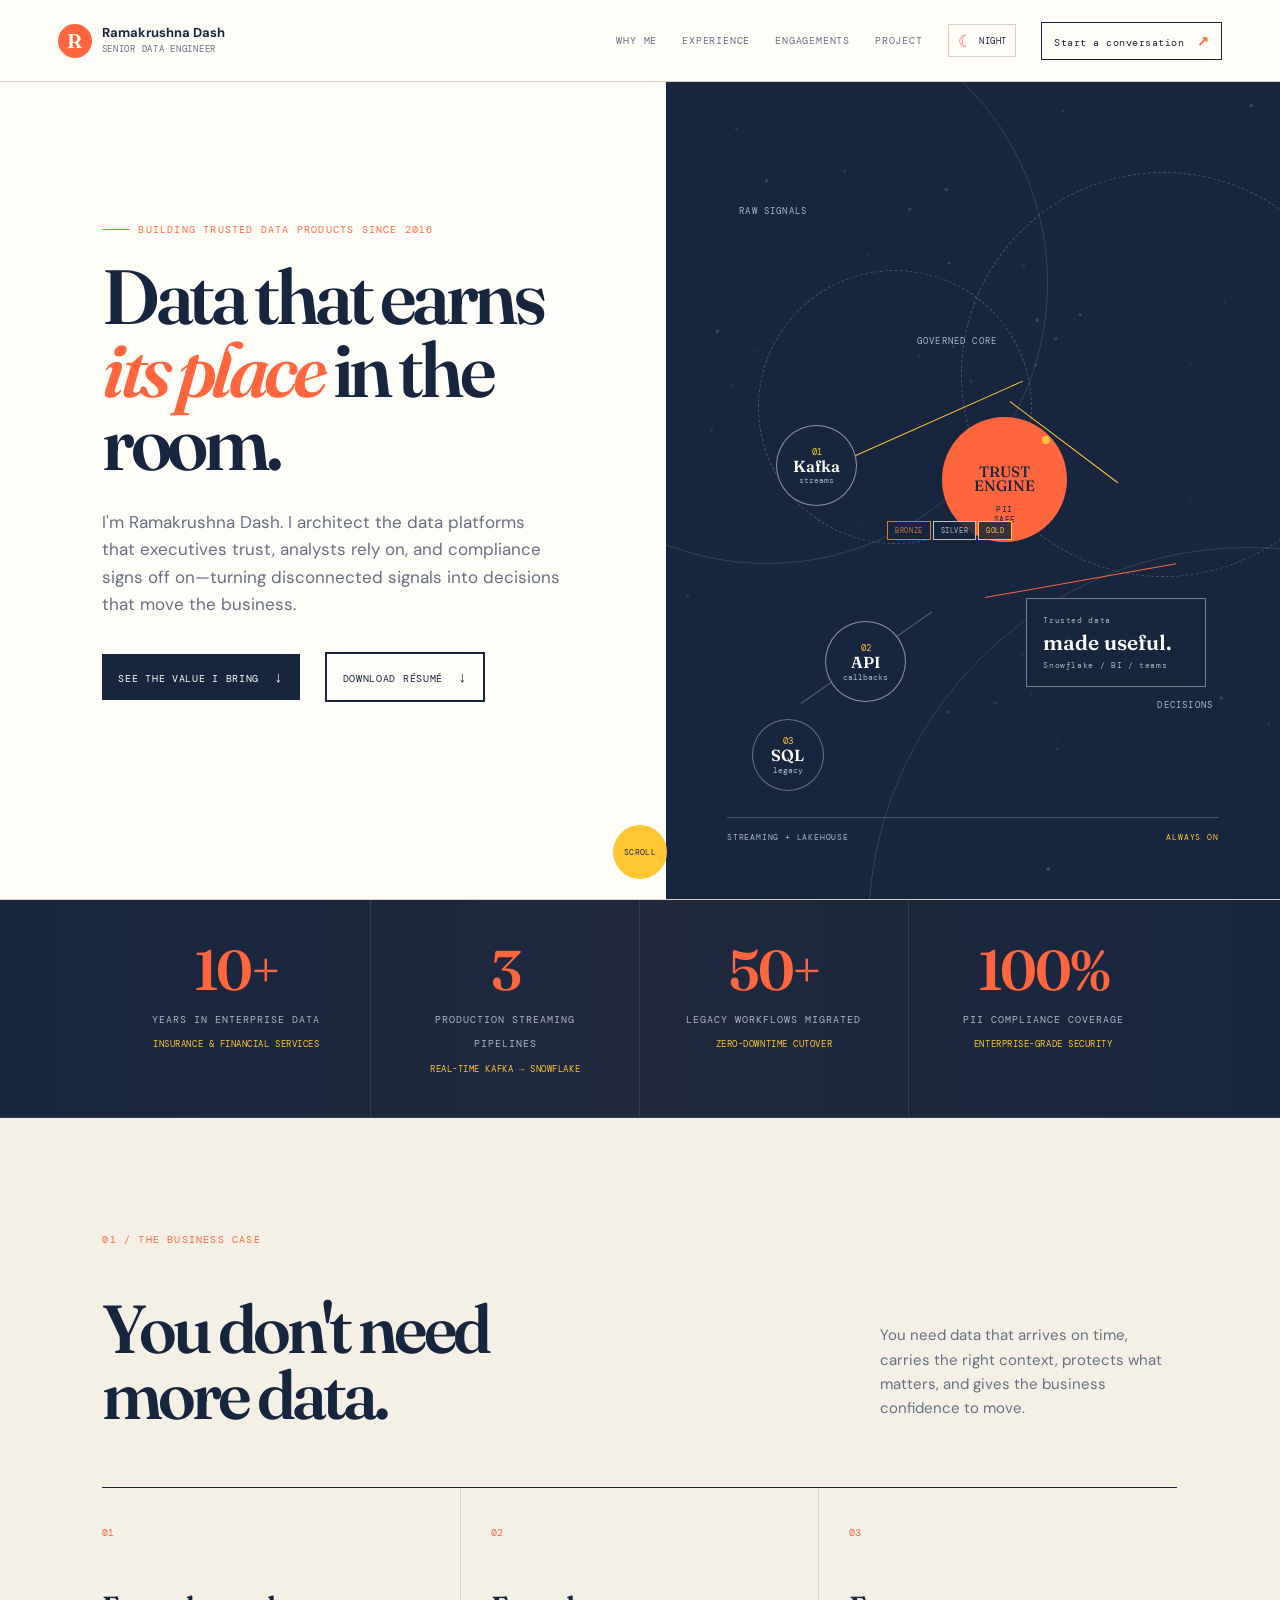
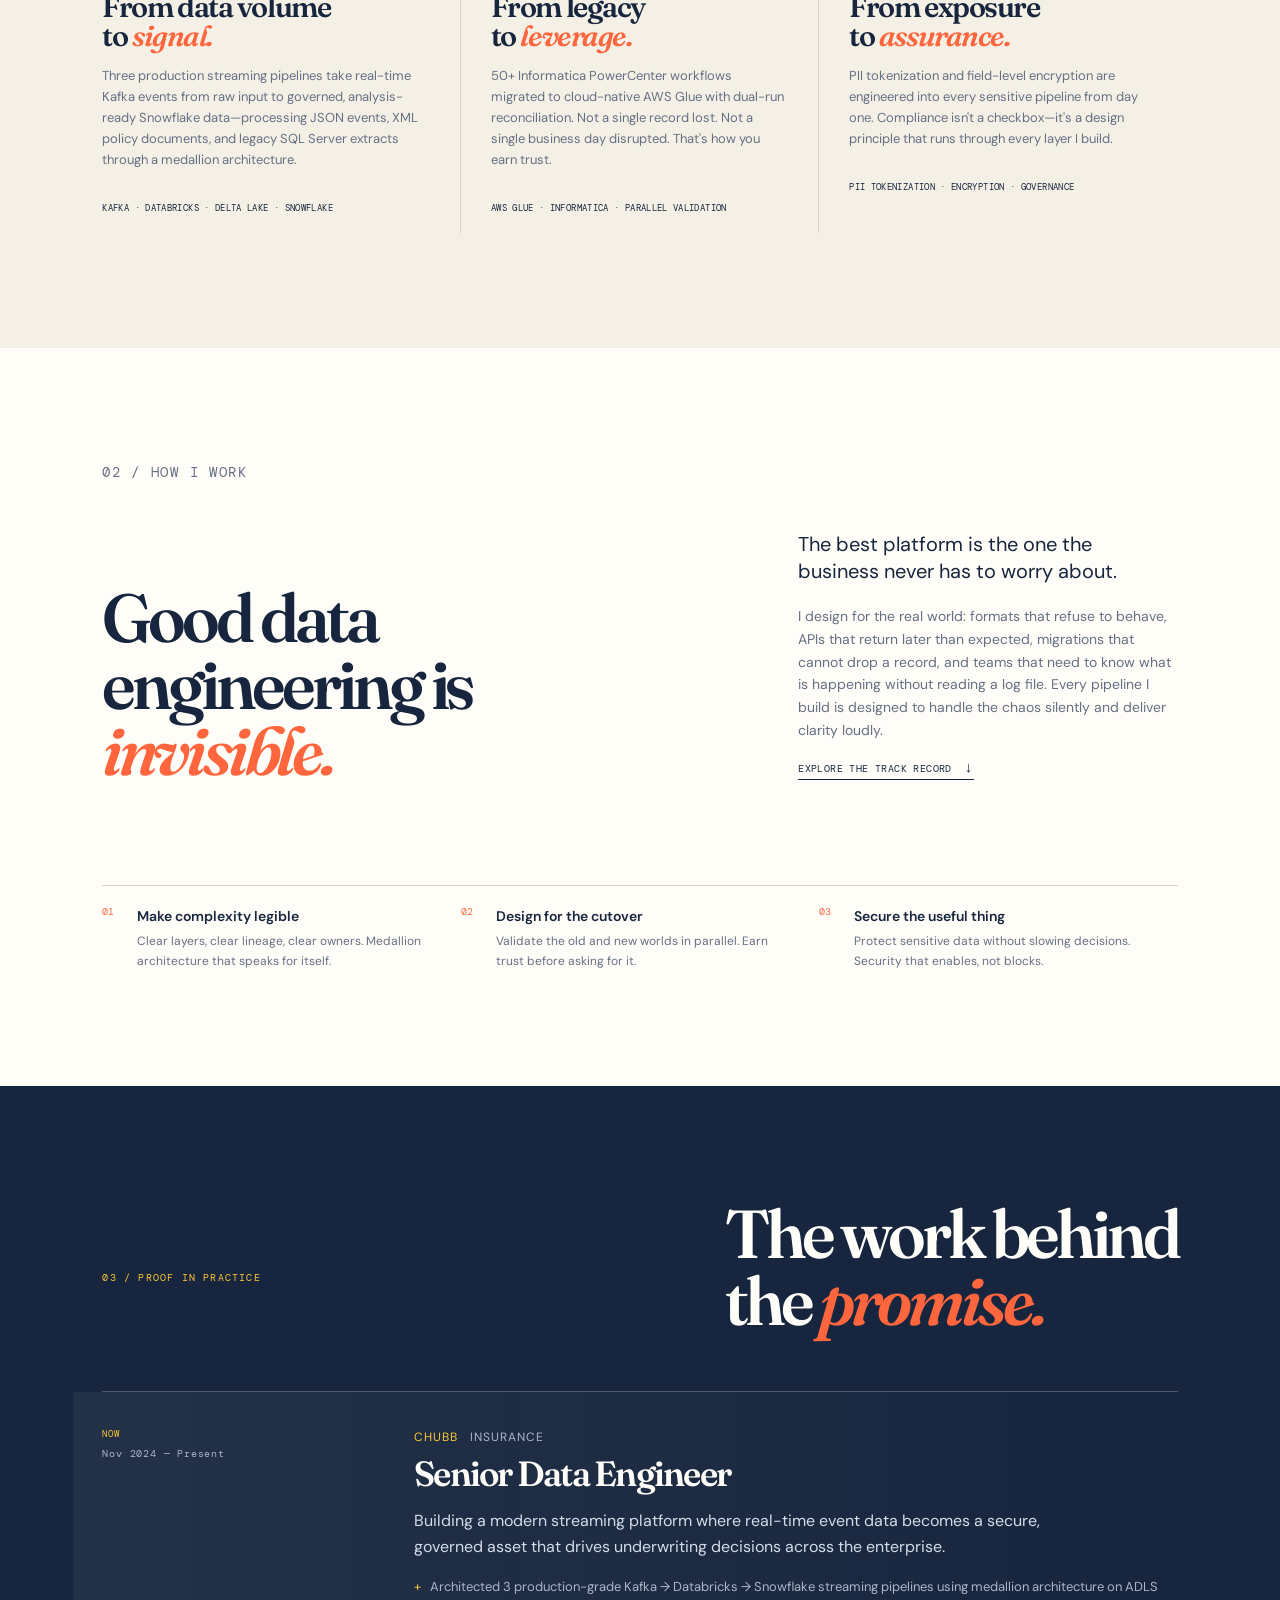
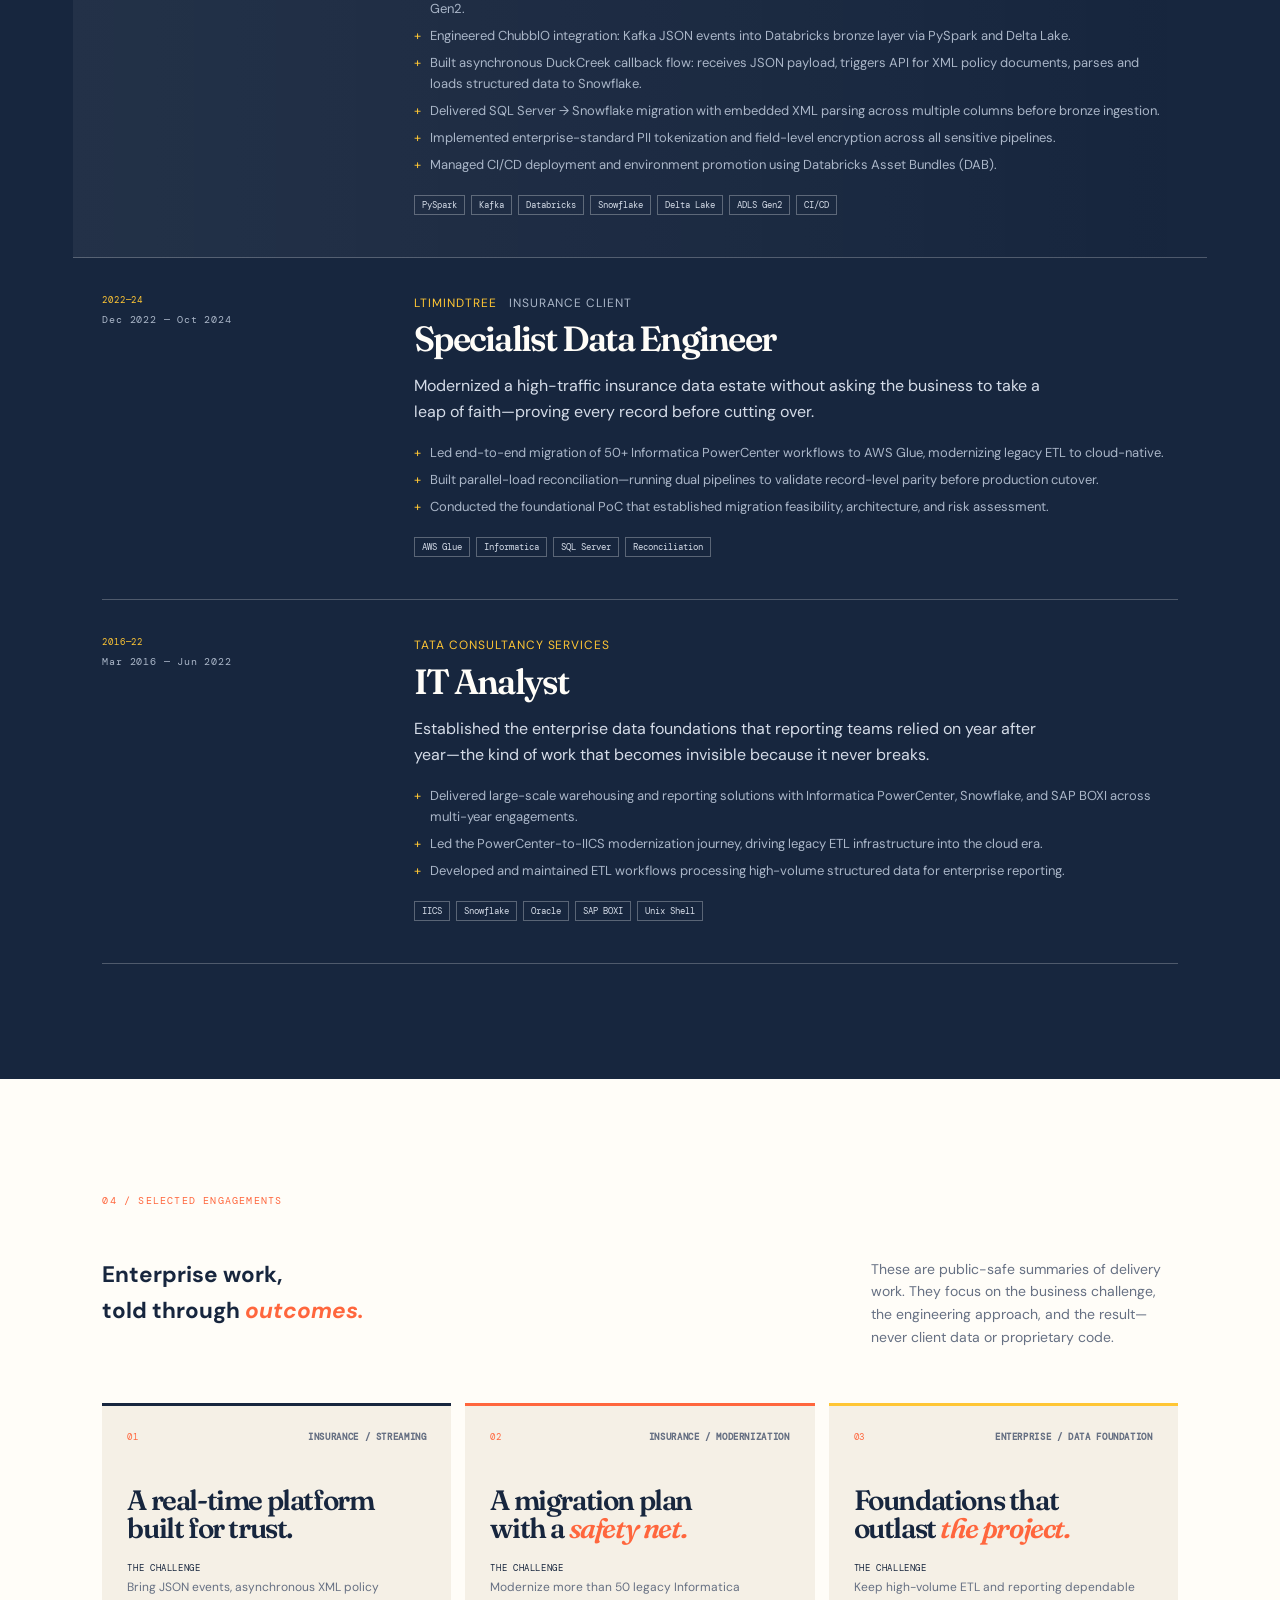
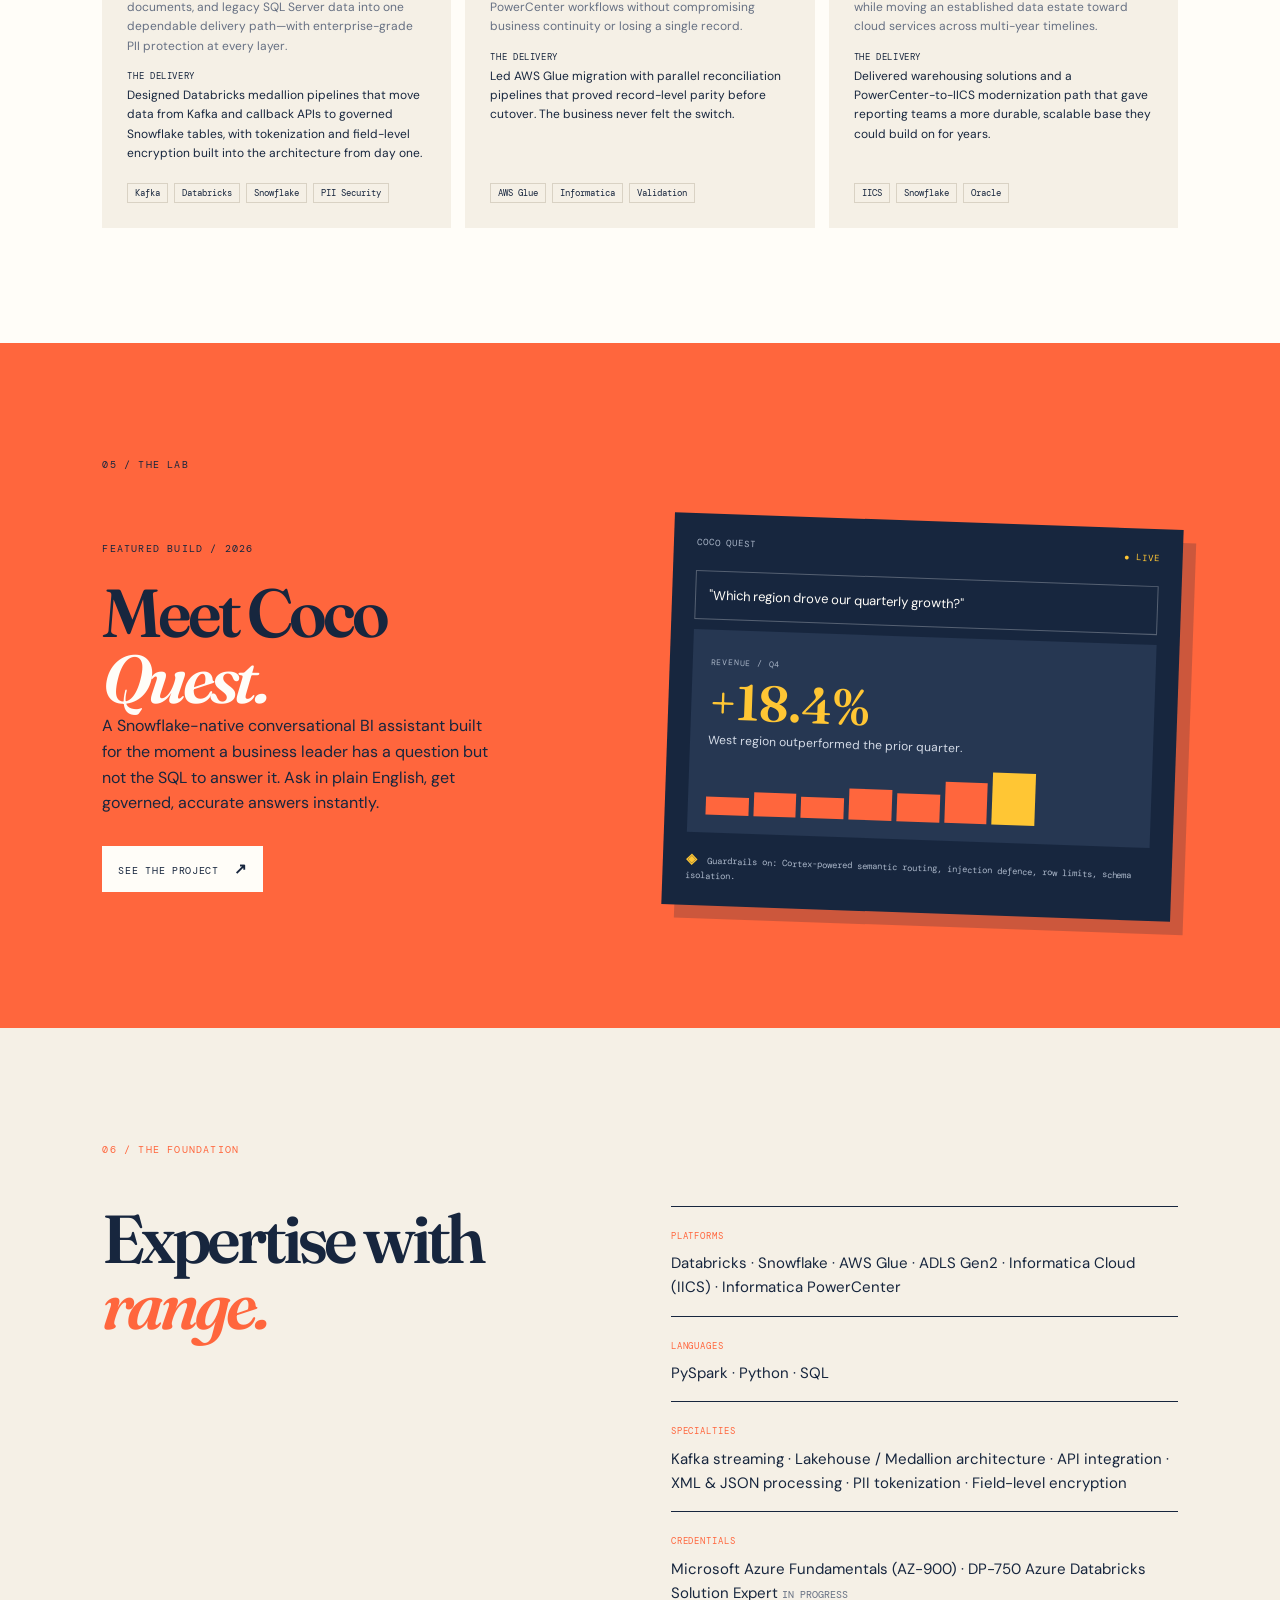
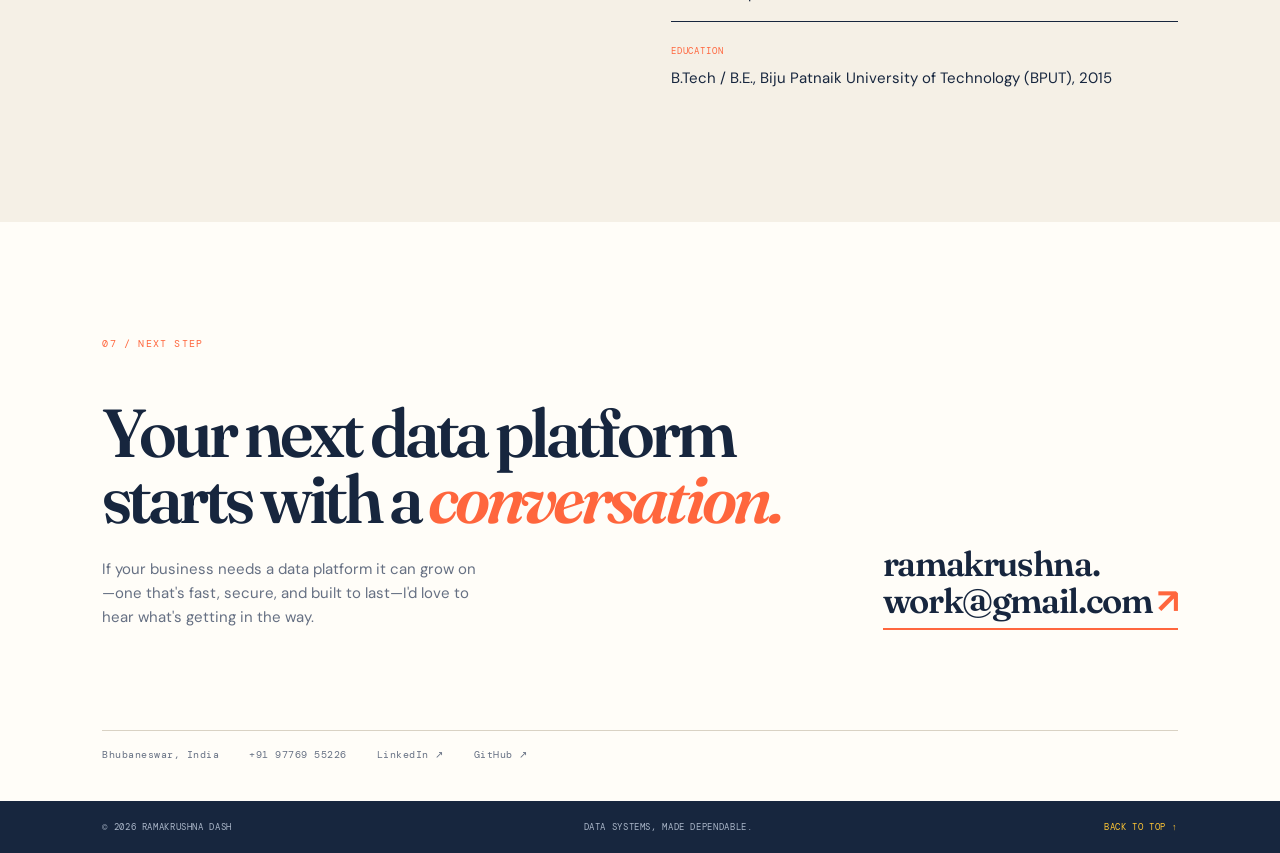
==== commit e752819b: "style: upgrade resume download to prominent outlined button" ====
--- a/index.html
+++ b/index.html
@@ -43,7 +43,7 @@
         <p class="hero-intro">I'm Ramakrushna Dash. I architect the data platforms that executives trust, analysts rely on, and compliance signs off on&mdash;turning disconnected signals into decisions that move the business.</p>
         <div class="hero-actions">
           <a class="button dark" href="#case">See the value I bring <b>↓</b></a>
-          <a class="underlink" href="Ramakrushna_Dash_Resume.pdf" download="Ramakrushna_Dash_Resume.pdf">Download résumé <b>↓</b></a>
+          <a class="button outline" href="Ramakrushna_Dash_Resume.pdf" download="Ramakrushna_Dash_Resume.pdf">Download résumé <b>↓</b></a>
         </div>
       </div>
       <div class="hero-art" aria-label="Diagram showing Kafka streams, API callbacks, and SQL Server data flowing through a medallion architecture with PII protection to Snowflake and BI teams">
--- a/styles.css
+++ b/styles.css
@@ -307,6 +307,20 @@
   box-shadow: 0 6px 20px rgba(255,102,61,.25);
 }
 
+.button.outline {
+  background: transparent;
+  border: 2px solid var(--ink);
+  color: var(--ink);
+}
+
+.button.outline:hover {
+  background: var(--orange);
+  border-color: var(--orange);
+  color: var(--paper);
+  transform: translateY(-2px);
+  box-shadow: 0 6px 20px rgba(255,102,61,.25);
+}
+
 .underlink {
   font: 10px var(--mono);
   letter-spacing: .04em;
--- a/theme.css
+++ b/theme.css
@@ -61,6 +61,17 @@
   color: #17243a;
 }
 
+body.night .button.outline {
+  border-color: #eff3fb;
+  color: #eff3fb;
+}
+
+body.night .button.outline:hover {
+  background: var(--orange);
+  border-color: var(--orange);
+  color: #17243a;
+}
+
 body.night .work { background: #17243a; }
 
 body.night .experience-card.featured {
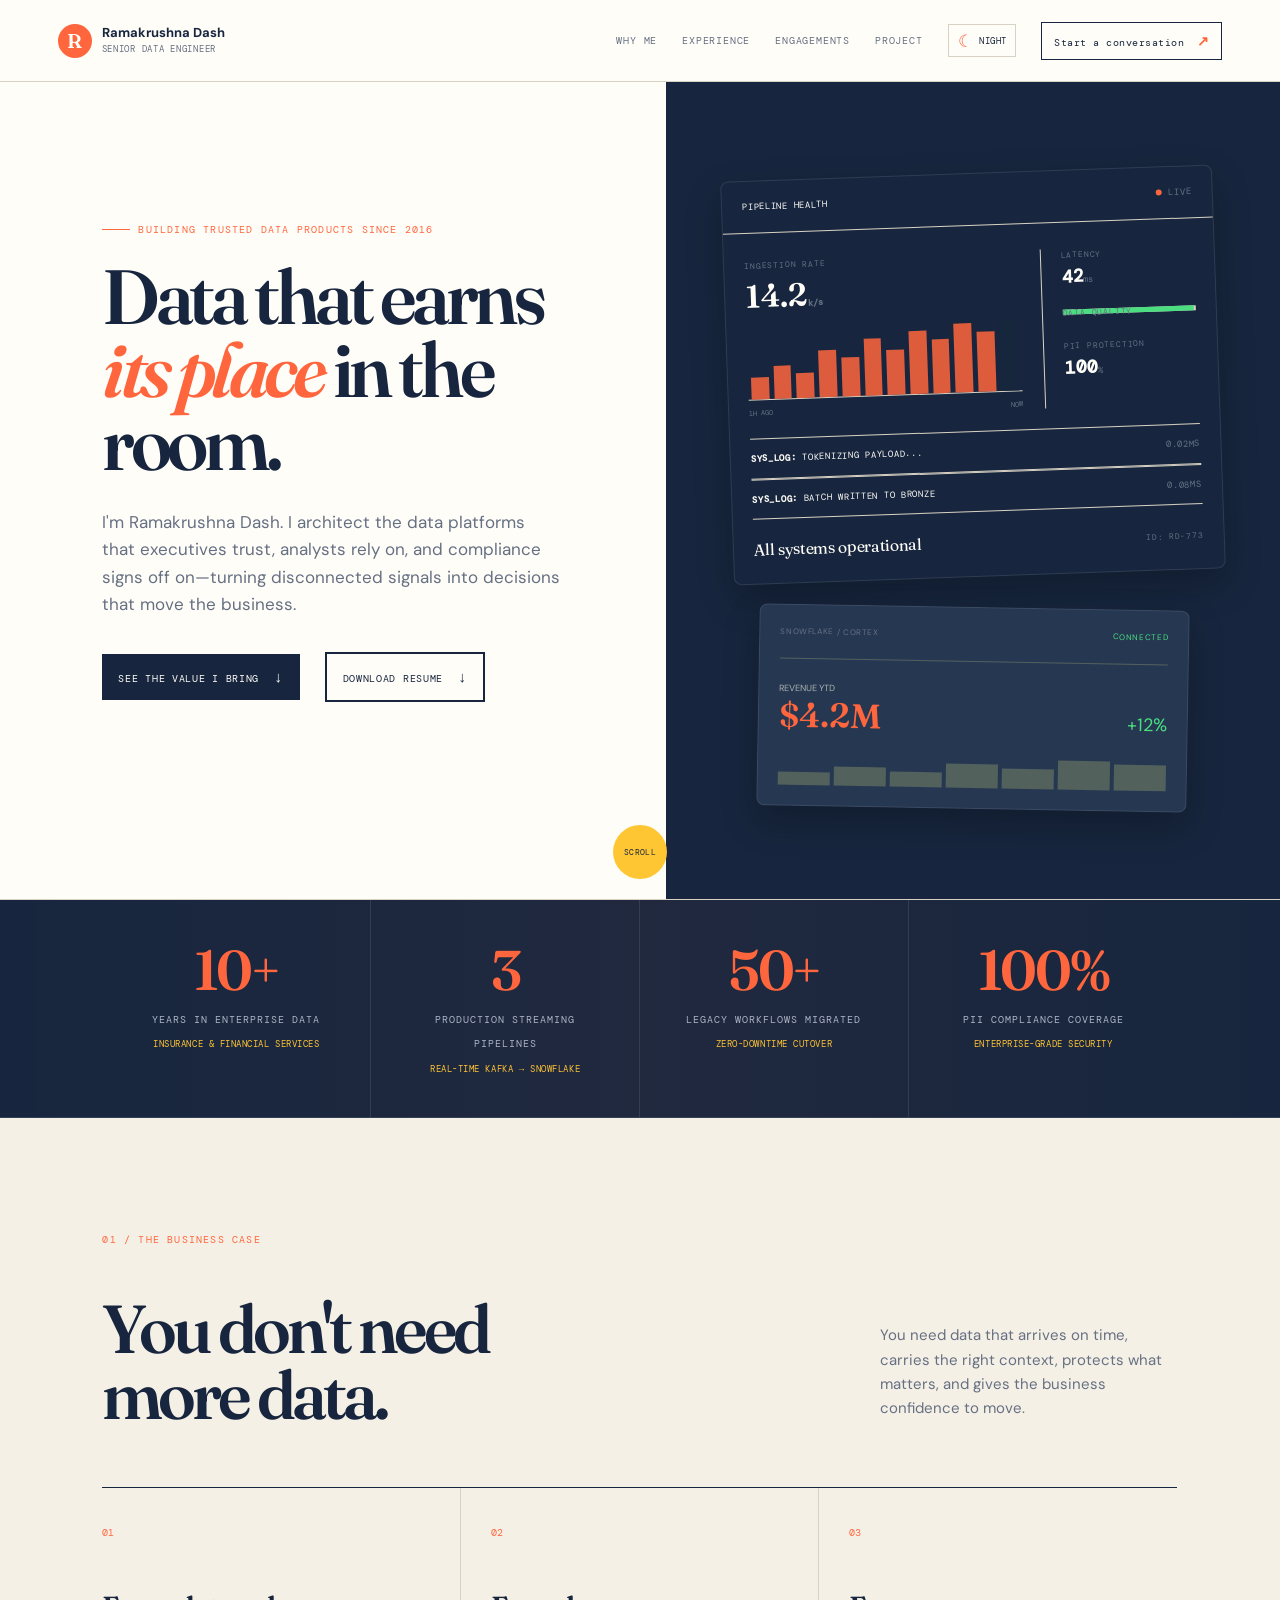
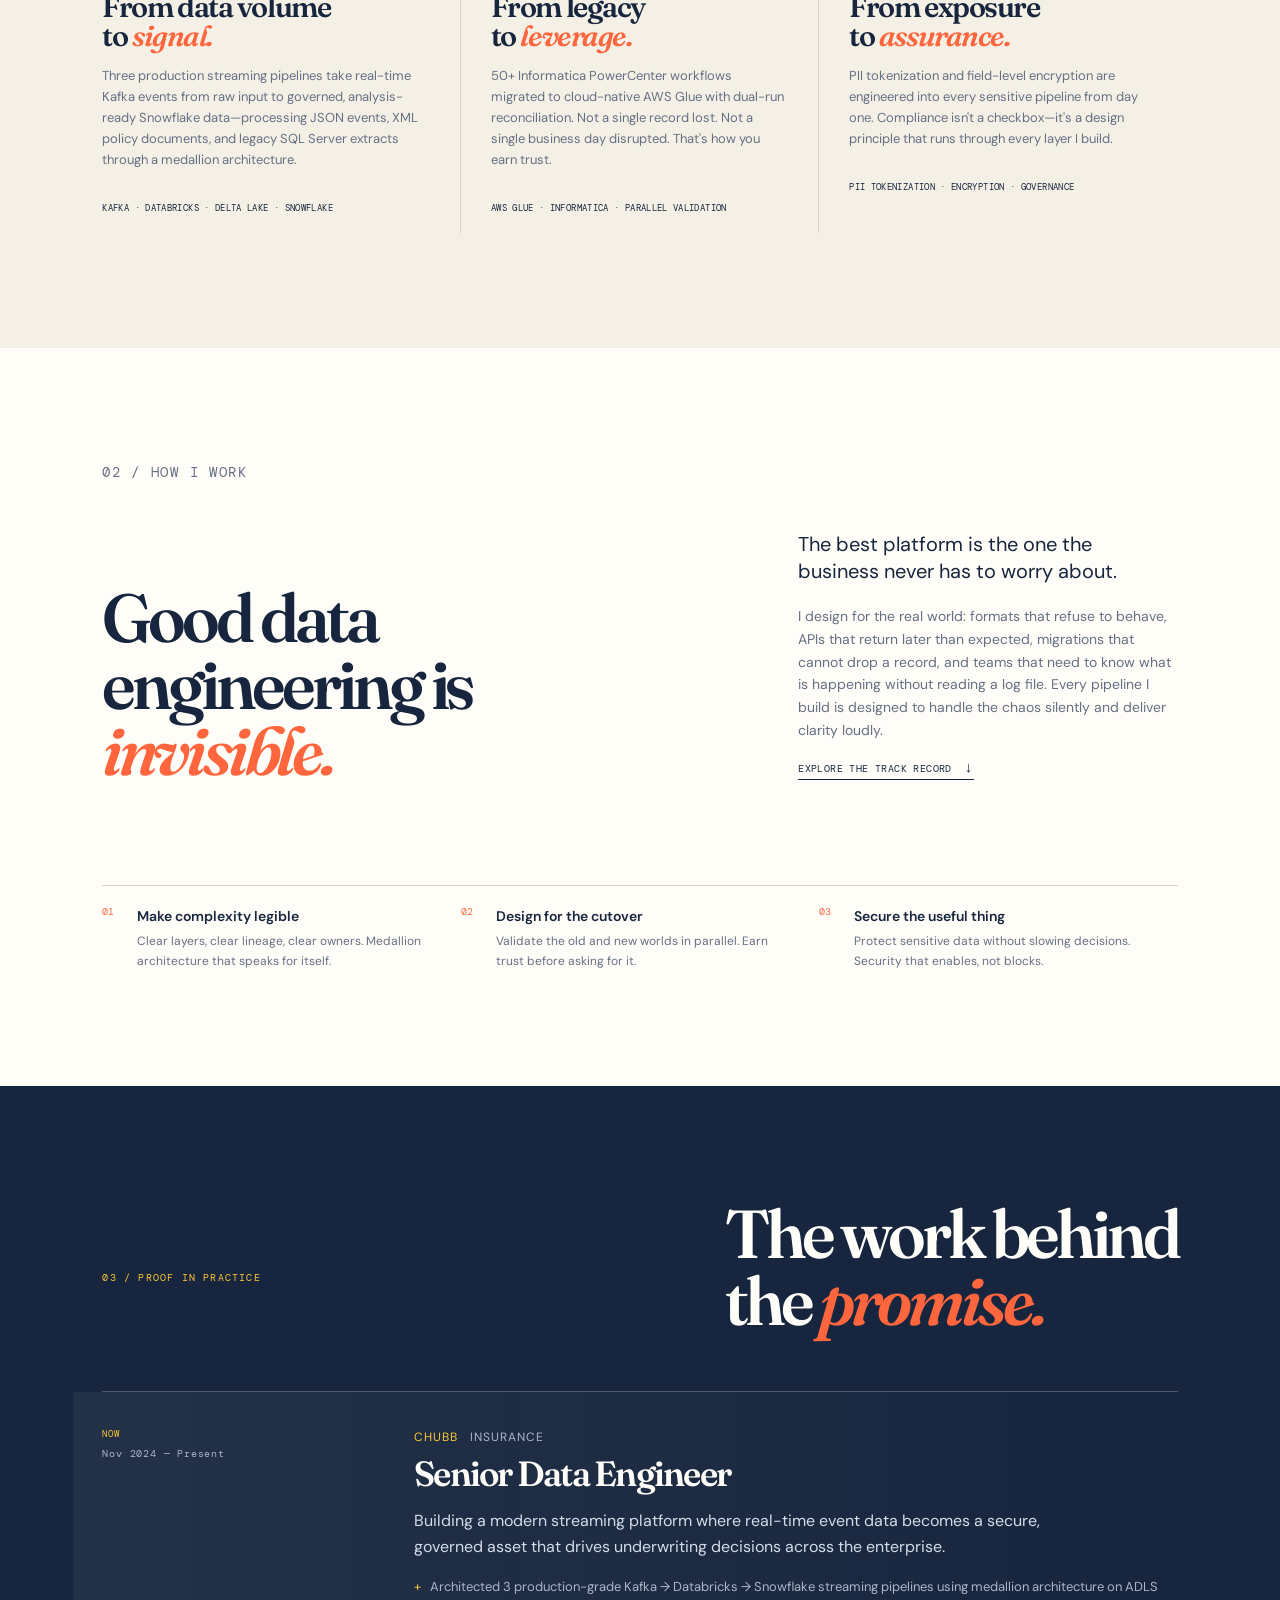
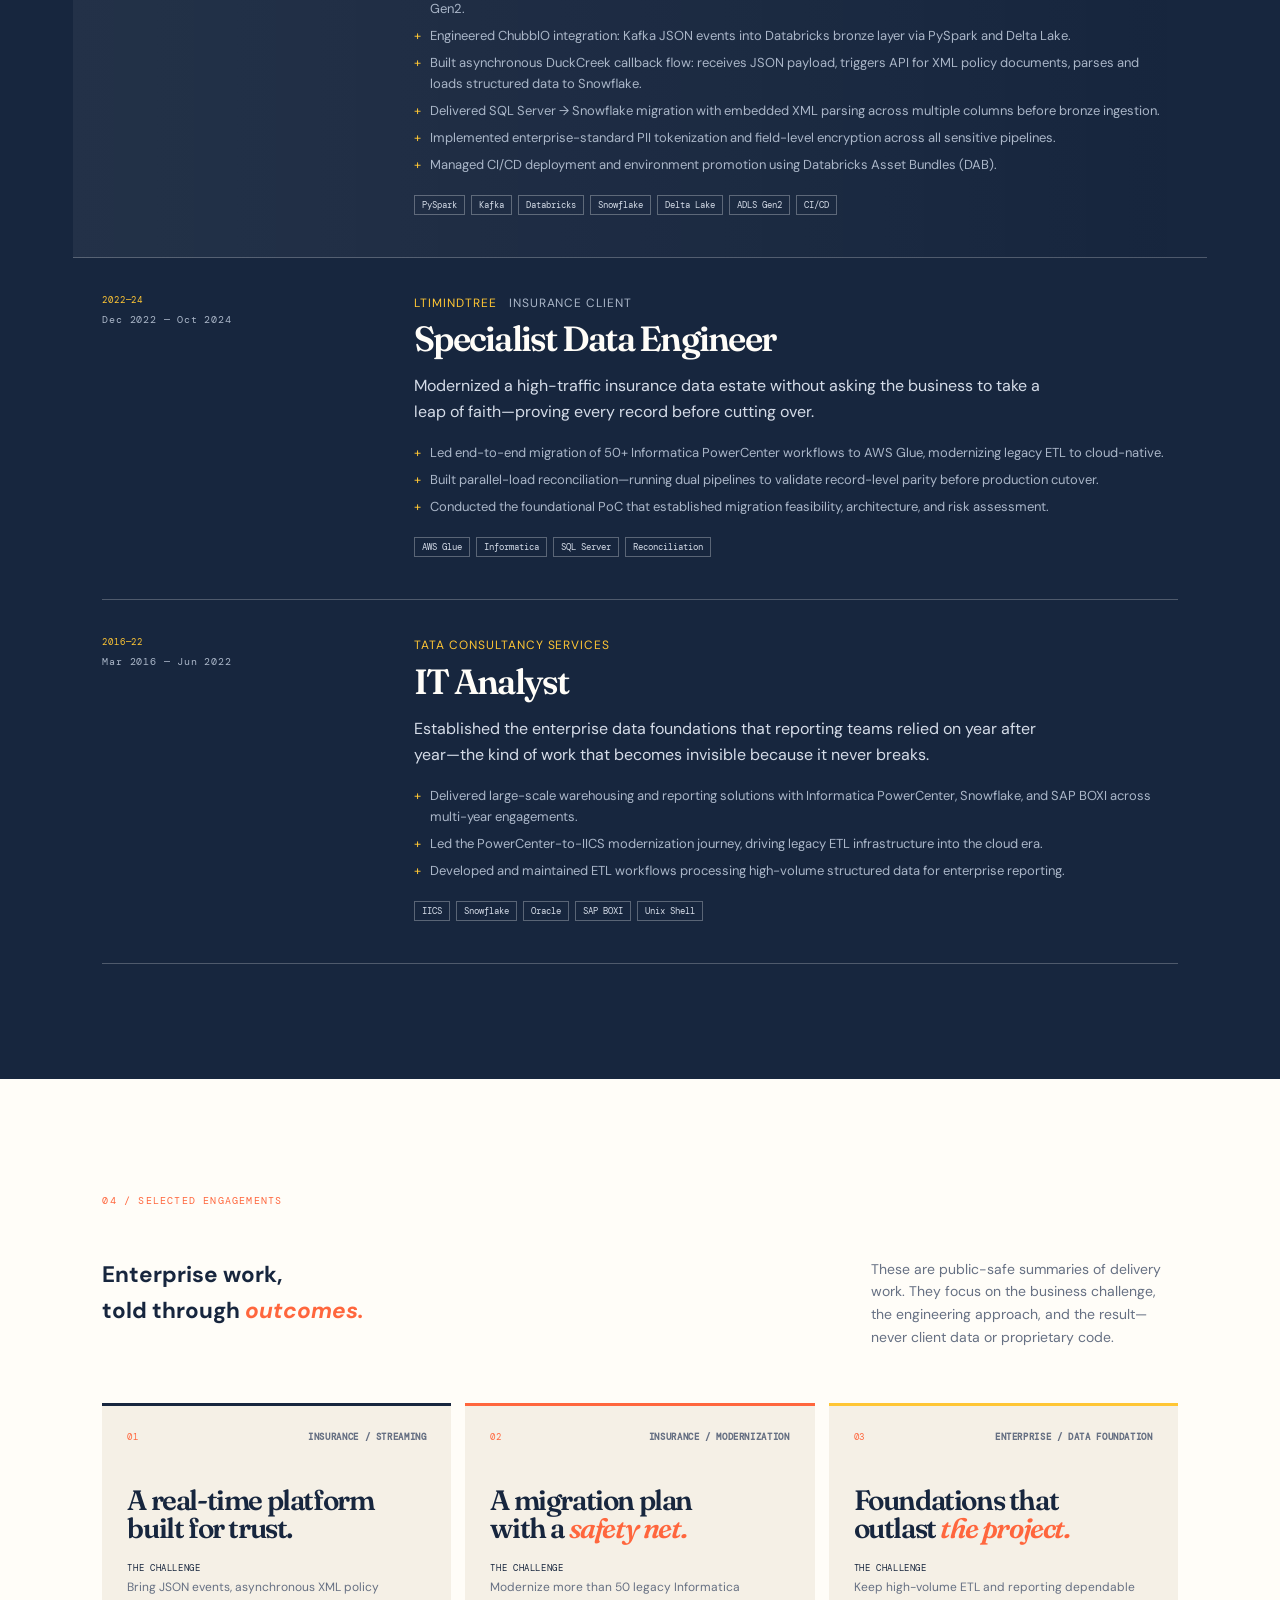
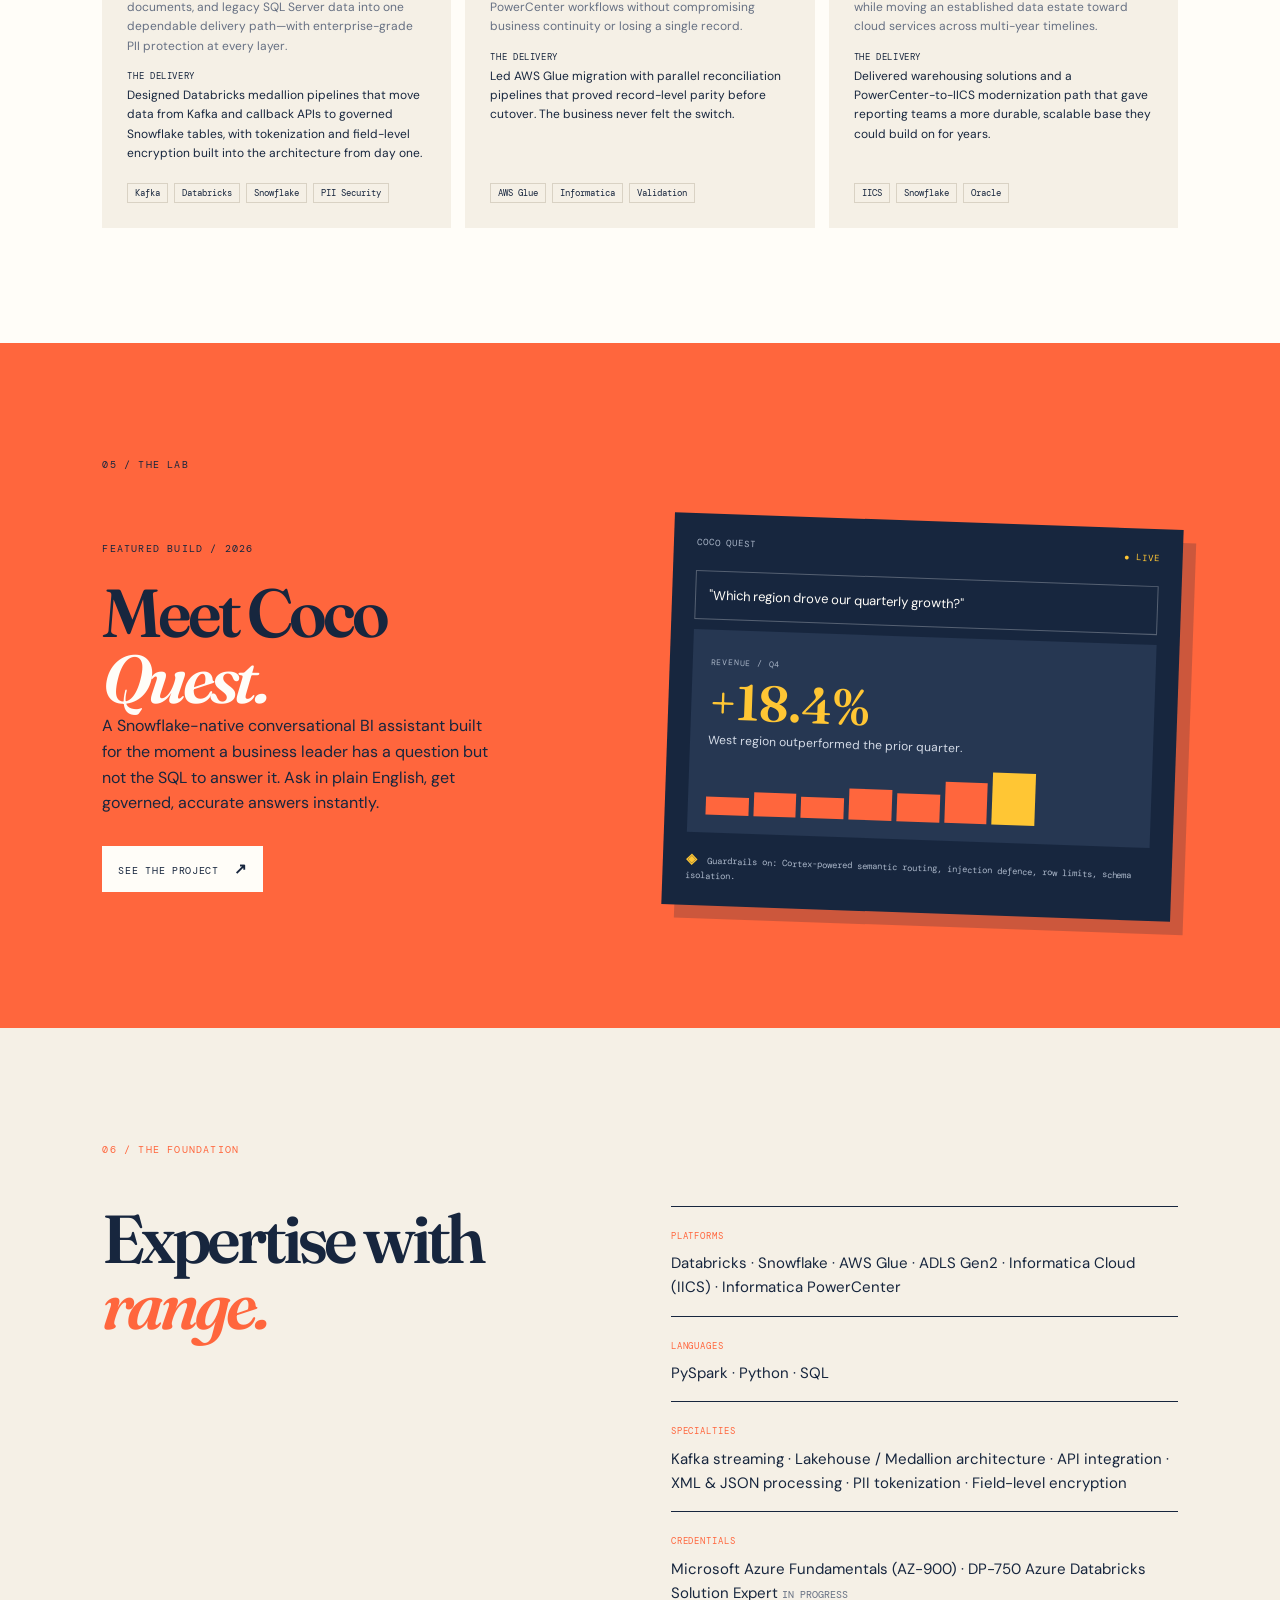
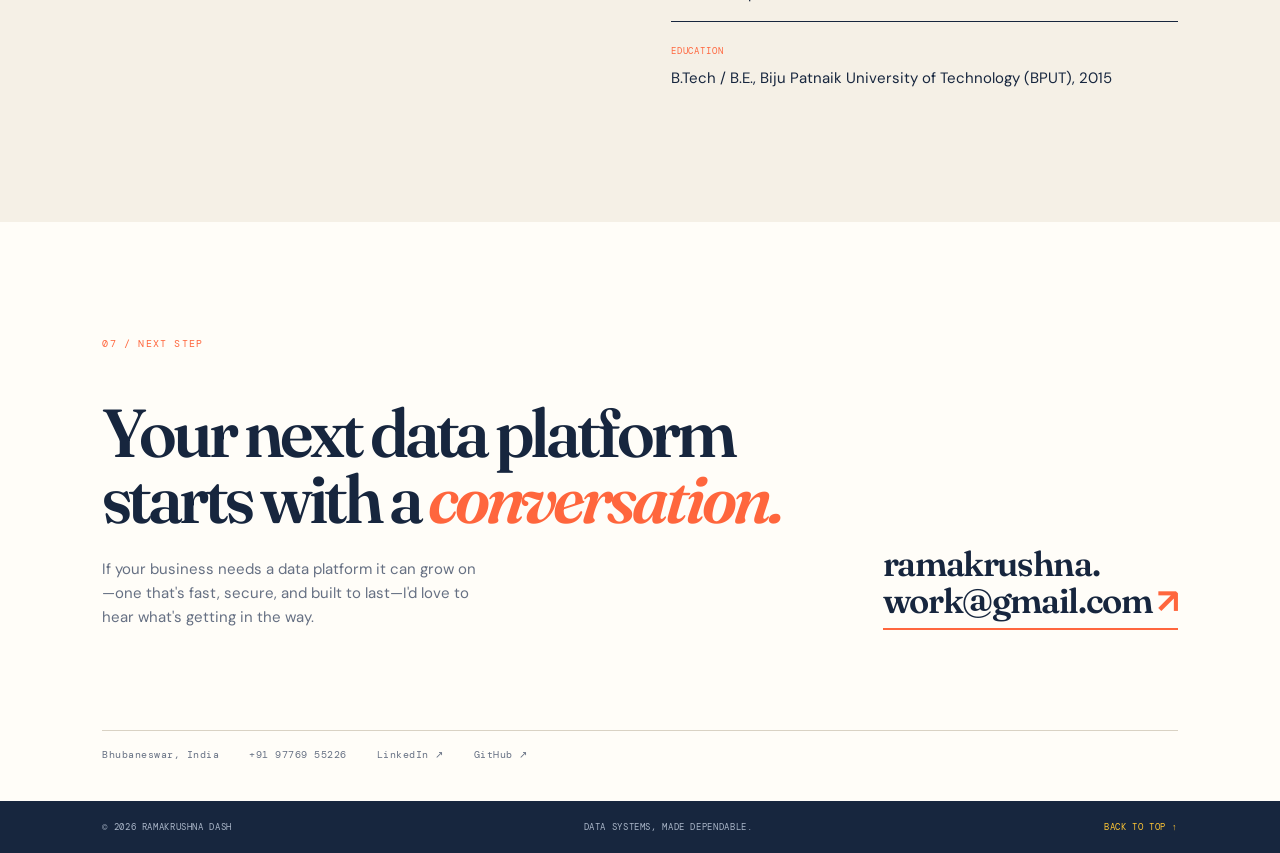
==== commit 60daa382: "feat: replace abstract hero diagram with live telemetry dashboard and fix resume button text" ====
--- a/index.html
+++ b/index.html
@@ -43,27 +43,56 @@
         <p class="hero-intro">I'm Ramakrushna Dash. I architect the data platforms that executives trust, analysts rely on, and compliance signs off on&mdash;turning disconnected signals into decisions that move the business.</p>
         <div class="hero-actions">
           <a class="button dark" href="#case">See the value I bring <b>↓</b></a>
-          <a class="button outline" href="Ramakrushna_Dash_Resume.pdf" download="Ramakrushna_Dash_Resume.pdf">Download résumé <b>↓</b></a>
-        </div>
-      </div>
-      <div class="hero-art" aria-label="Diagram showing Kafka streams, API callbacks, and SQL Server data flowing through a medallion architecture with PII protection to Snowflake and BI teams">
-        <canvas class="hero-canvas" aria-hidden="true"></canvas>
-        <div class="art-label label-one">RAW SIGNALS</div>
-        <div class="art-label label-two">GOVERNED CORE</div>
-        <div class="art-label label-three">DECISIONS</div>
-        <div class="orbit orbit-a"></div>
-        <div class="orbit orbit-b"></div>
-        <div class="route route-one"></div>
-        <div class="route route-two"></div>
-        <div class="route route-three"></div>
-        <div class="route route-four"></div>
-        <div class="source source-one"><i>01</i><strong>Kafka</strong><small>streams</small></div>
-        <div class="source source-two"><i>02</i><strong>API</strong><small>callbacks</small></div>
-        <div class="source source-three"><i>03</i><strong>SQL</strong><small>legacy</small></div>
-        <div class="core"><span>TRUST<br>ENGINE</span><i></i><b>PII<br>SAFE</b></div>
-        <div class="medallion"><span>Bronze</span><span>Silver</span><span>Gold</span></div>
-        <div class="destination"><span>Trusted data</span><strong>made useful.</strong><small>Snowflake / BI / teams</small></div>
-        <div class="art-foot"><span>STREAMING + LAKEHOUSE</span><b>ALWAYS ON</b></div>
+          <a class="button outline" href="Ramakrushna_Dash_Resume.pdf" download="Ramakrushna_Dash_Resume.pdf">Download Resume <b>↓</b></a>
+        </div>
+      </div>
+      <div class="hero-art" aria-label="Dashboard showing real-time telemetry of data pipelines">
+        <div class="art-dashboard">
+          <div class="telemetry-top">
+            <span>PIPELINE HEALTH</span>
+            <b><i></i>LIVE</b>
+          </div>
+          <div class="telemetry-grid">
+            <div class="telemetry-main">
+              <small>Ingestion Rate</small>
+              <strong>14.2<em>k/s</em></strong>
+              <div class="sparkline"><i></i><i></i><i></i><i></i><i></i><i></i><i></i><i></i><i></i><i></i><i></i><i></i></div>
+              <div class="chart-axis"><span>1H AGO</span><span>NOW</span></div>
+            </div>
+            <div class="telemetry-side">
+              <small>Latency</small>
+              <strong>42<em>ms</em></strong>
+              <small>Data Quality</small>
+              <div class="health-bar"><i></i></div>
+              <small>PII Protection</small>
+              <strong>100<em>%</em></strong>
+            </div>
+          </div>
+          <div class="telemetry-stream">
+            <span><b>sys_log:</b> tokenizing payload...</span>
+            <time>0.02ms</time>
+          </div>
+          <div class="telemetry-stream">
+            <span><b>sys_log:</b> batch written to bronze</span>
+            <time>0.08ms</time>
+          </div>
+          <div class="telemetry-footer">
+            <span>All systems operational</span>
+            <span>ID: RD-773</span>
+          </div>
+        </div>
+        
+        <div class="art-coco">
+          <div class="query-header"><span>SNOWFLAKE / CORTEX</span><b>CONNECTED</b></div>
+          <div class="result-row">
+            <div>
+              <span>REVENUE YTD</span><br>
+              <strong>$4.2M</strong>
+            </div>
+            <b>+12%</b>
+          </div>
+          <div class="mini-bars"><i></i><i></i><i></i><i></i><i></i><i></i><i></i></div>
+        </div>
       </div>
       <div class="hero-stamp" aria-label="Scroll down"><span>Scroll</span><i>↓</i></div>
     </section>
--- a/styles.css
+++ b/styles.css
@@ -11,6 +11,8 @@
   --paper: #fffdf8;
   --orange: #ff663d;
   --yellow: #ffc634;
+  --coral: #ff663d;
+  --acid: #4ade80;
   --line: #d9d2c4;
   --muted: #667083;
   --mono: 'DM Mono', monospace;
@@ -341,177 +343,35 @@
   color: var(--paper);
   min-height: 560px;
   animation: fadeIn 1s var(--ease-out-expo) .2s both;
-}
-
-.hero-art::before,
-.hero-art::after {
-  content: '';
-  position: absolute;
-  border-radius: 50%;
-  border: 1px solid rgba(255,255,255,.12);
-}
-
-.hero-art::before {
-  width: 560px; height: 560px;
-  left: -180px; top: -80px;
-}
-
-.hero-art::after {
-  width: 760px; height: 760px;
-  right: -350px; bottom: -410px;
-}
-
-/* Particle canvas */
-.hero-canvas {
-  position: absolute;
-  inset: 0;
-  width: 100%;
-  height: 100%;
-  z-index: 1;
-  opacity: .35;
-}
-
-.art-label {
-  position: absolute;
-  font: 9px var(--mono);
-  letter-spacing: .13em;
-  color: #aab6c8;
-  z-index: 2;
-  animation: fadeIn 1.2s var(--ease-out-expo) .6s both;
-}
-
-.label-one  { left: 12%; top: 15%; }
-.label-two  { left: 41%; top: 31%; }
-.label-three { right: 11%; bottom: 23%; }
-
-.orbit {
-  position: absolute;
-  border: 1px dashed rgba(255,255,255,.22);
-  border-radius: 50%;
-  z-index: 2;
-}
-
-.orbit-a {
-  width: 274px; height: 274px;
-  left: 15%; top: 23%;
-  animation: orbitSpin 90s linear infinite;
-}
-
-.orbit-b {
-  width: 405px; height: 405px;
-  right: -86px; top: 11%;
-  animation: orbitSpin 120s linear infinite reverse;
-}
-
-.route {
-  position: absolute;
-  height: 1px;
-  background: var(--yellow);
-  transform-origin: left;
-  z-index: 2;
-  animation: routePulse 3s ease-in-out infinite;
-}
-
-.route-one   { width: 210px; left: 27%; top: 47%; transform: rotate(-24deg); }
-.route-two   { width: 135px; left: 56%; top: 39%; transform: rotate(37deg); animation-delay: .5s; }
-.route-three { width: 194px; left: 52%; top: 63%; transform: rotate(-10deg); background: var(--orange); animation-delay: 1s; }
-
-.source {
-  position: absolute;
-  width: 81px; height: 81px;
-  border-radius: 50%;
-  border: 1px solid rgba(255,255,255,.5);
+  display: flex;
+  flex-direction: column;
+  justify-content: center;
+}
+
+.art-dashboard {
   background: var(--ink);
-  display: flex;
-  flex-direction: column;
-  align-items: center;
-  justify-content: center;
-  z-index: 2;
-  transition: transform .4s var(--ease-out-expo), box-shadow .4s;
-}
-
-.source:hover {
-  transform: scale(1.08);
-  box-shadow: 0 0 25px rgba(255,198,52,.15);
-}
-
-.source i     { font: 9px var(--mono); color: var(--yellow); font-style: normal; }
-.source strong { font: 600 16px var(--serif); line-height: 1.1; }
-.source small  { font: 8px var(--mono); color: #aab6c8; }
-
-.source-one {
-  left: 18%; top: 42%;
-  animation: floatY 5s ease-in-out infinite;
-}
-
-.source-two {
-  left: 26%; top: 66%;
-  animation: floatY 6s ease-in-out infinite .8s;
-}
-
-.core {
-  position: absolute;
-  left: 45%; top: 41%;
-  width: 125px; height: 125px;
-  border-radius: 50%;
-  background: var(--orange);
-  color: var(--ink);
-  display: grid;
-  place-items: center;
-  text-align: center;
-  font: 500 15px/.95 var(--serif);
-  z-index: 3;
-  animation: pulseGlow 3s ease-in-out infinite;
-  transition: transform .4s var(--ease-out-expo);
-}
-
-.core:hover { transform: scale(1.06); }
-
-.core i {
-  position: absolute;
-  width: 8px; height: 8px;
-  border-radius: 50%;
-  background: var(--yellow);
-  right: 17px; top: 19px;
-}
-
-.core b {
-  position: absolute;
-  bottom: 18px;
-  font: 8px var(--mono);
-  letter-spacing: .05em;
-}
-
-.destination {
-  position: absolute;
-  right: 12%; bottom: 26%;
-  width: 180px;
-  border: 1px solid rgba(255,255,255,.42);
-  padding: 16px;
-  background: rgba(23,38,62,.9);
-  z-index: 4;
-  transition: transform .4s var(--ease-out-expo), box-shadow .4s;
-  animation: floatYSlow 7s ease-in-out infinite 1.2s;
-}
-
-.destination:hover {
-  transform: translateY(-5px);
-  box-shadow: 0 8px 30px rgba(0,0,0,.25);
-}
-
-.destination span,
-.destination small {
-  font: 8px var(--mono);
-  letter-spacing: .08em;
-  color: #aab6c8;
-  display: block;
-}
-
-.destination strong {
-  font: 600 21px/.96 var(--serif);
-  display: block;
-  margin: 7px 0;
-}
+  border: 1px solid rgba(255,255,255,.1);
+  border-radius: 8px;
+  width: 80%;
+  margin: 0 auto 30px;
+  box-shadow: 0 15px 35px rgba(0,0,0,.25);
+  transform: rotate(-2deg);
+  animation: floatY 6s ease-in-out infinite;
+}
+
+.art-coco {
+  background: #263752;
+  border: 1px solid rgba(255,255,255,.1);
+  border-radius: 8px;
+  width: 70%;
+  margin: 0 auto;
+  padding: 20px;
+  box-shadow: 0 15px 35px rgba(0,0,0,.25);
+  transform: rotate(1deg);
+  animation: floatYSlow 7s ease-in-out infinite .5s;
+}
+
+/* Remove old diagram styles */
 
 .art-foot {
   position: absolute;
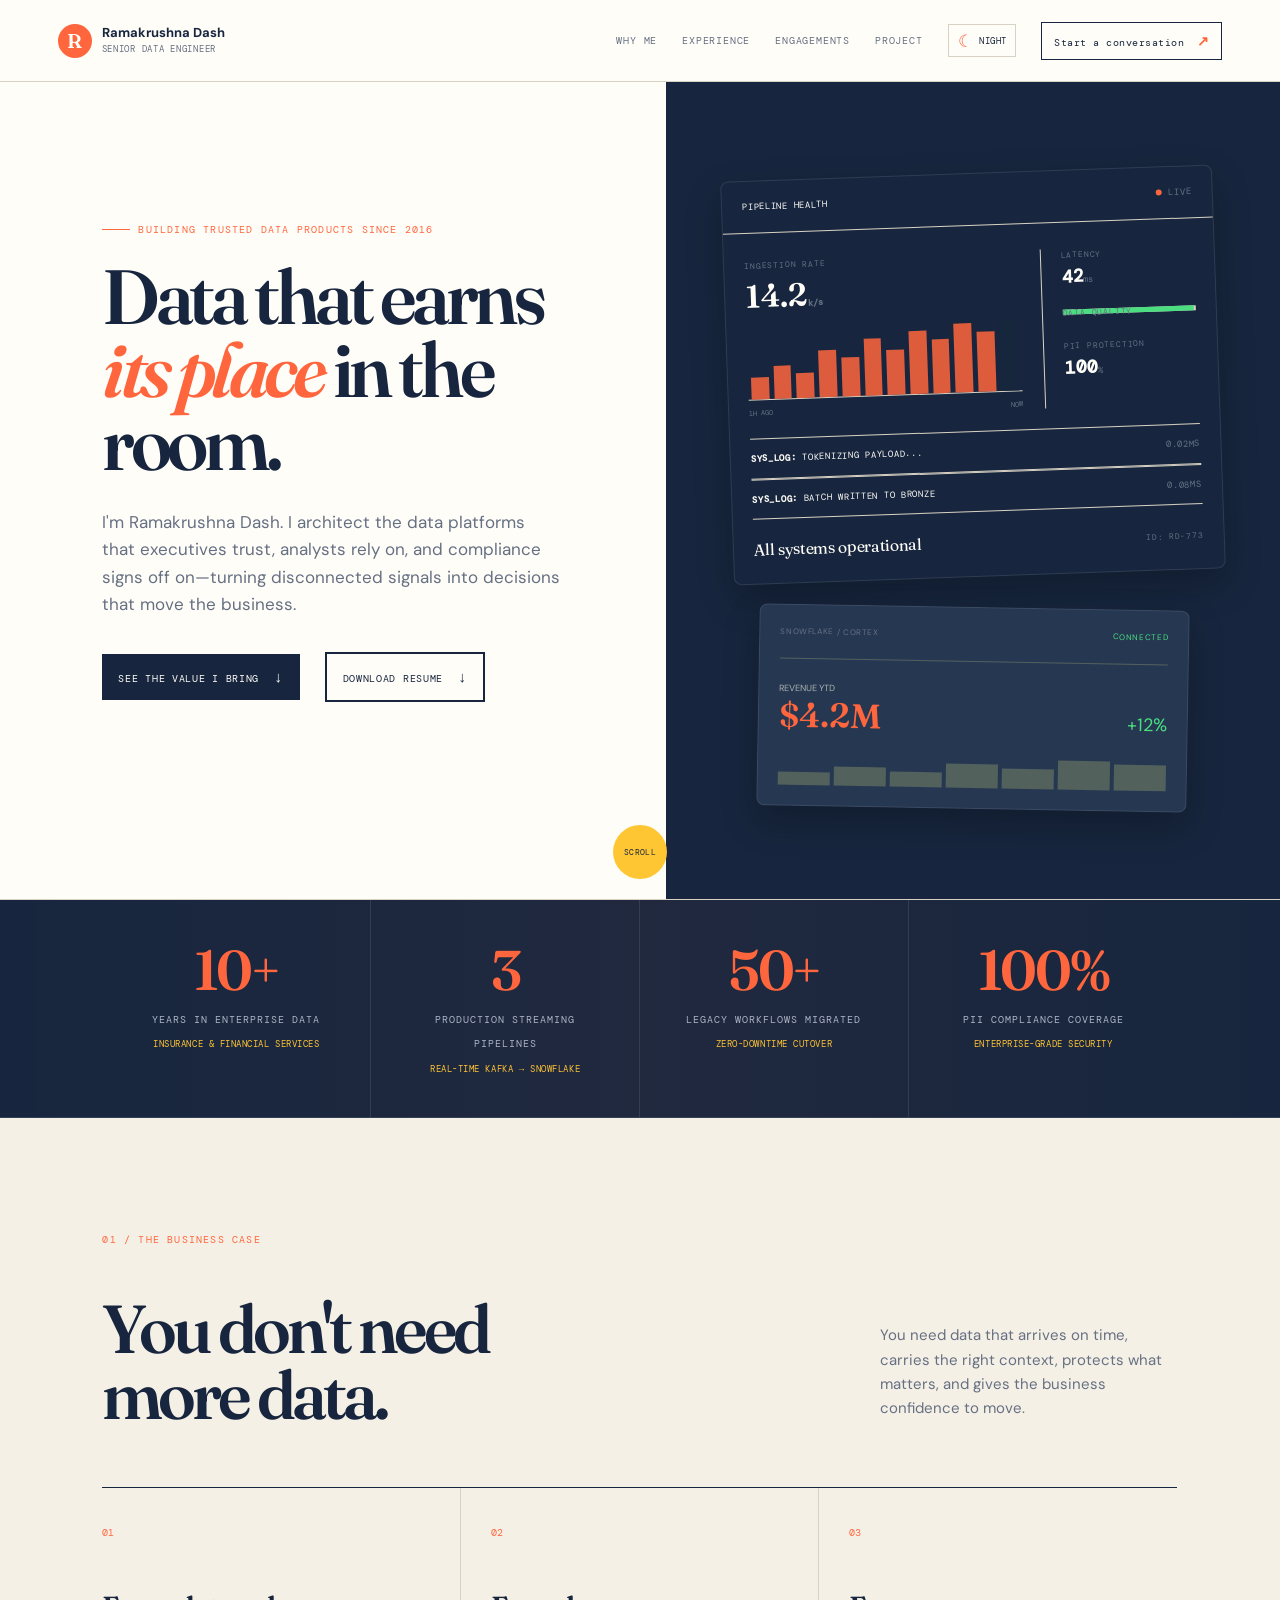
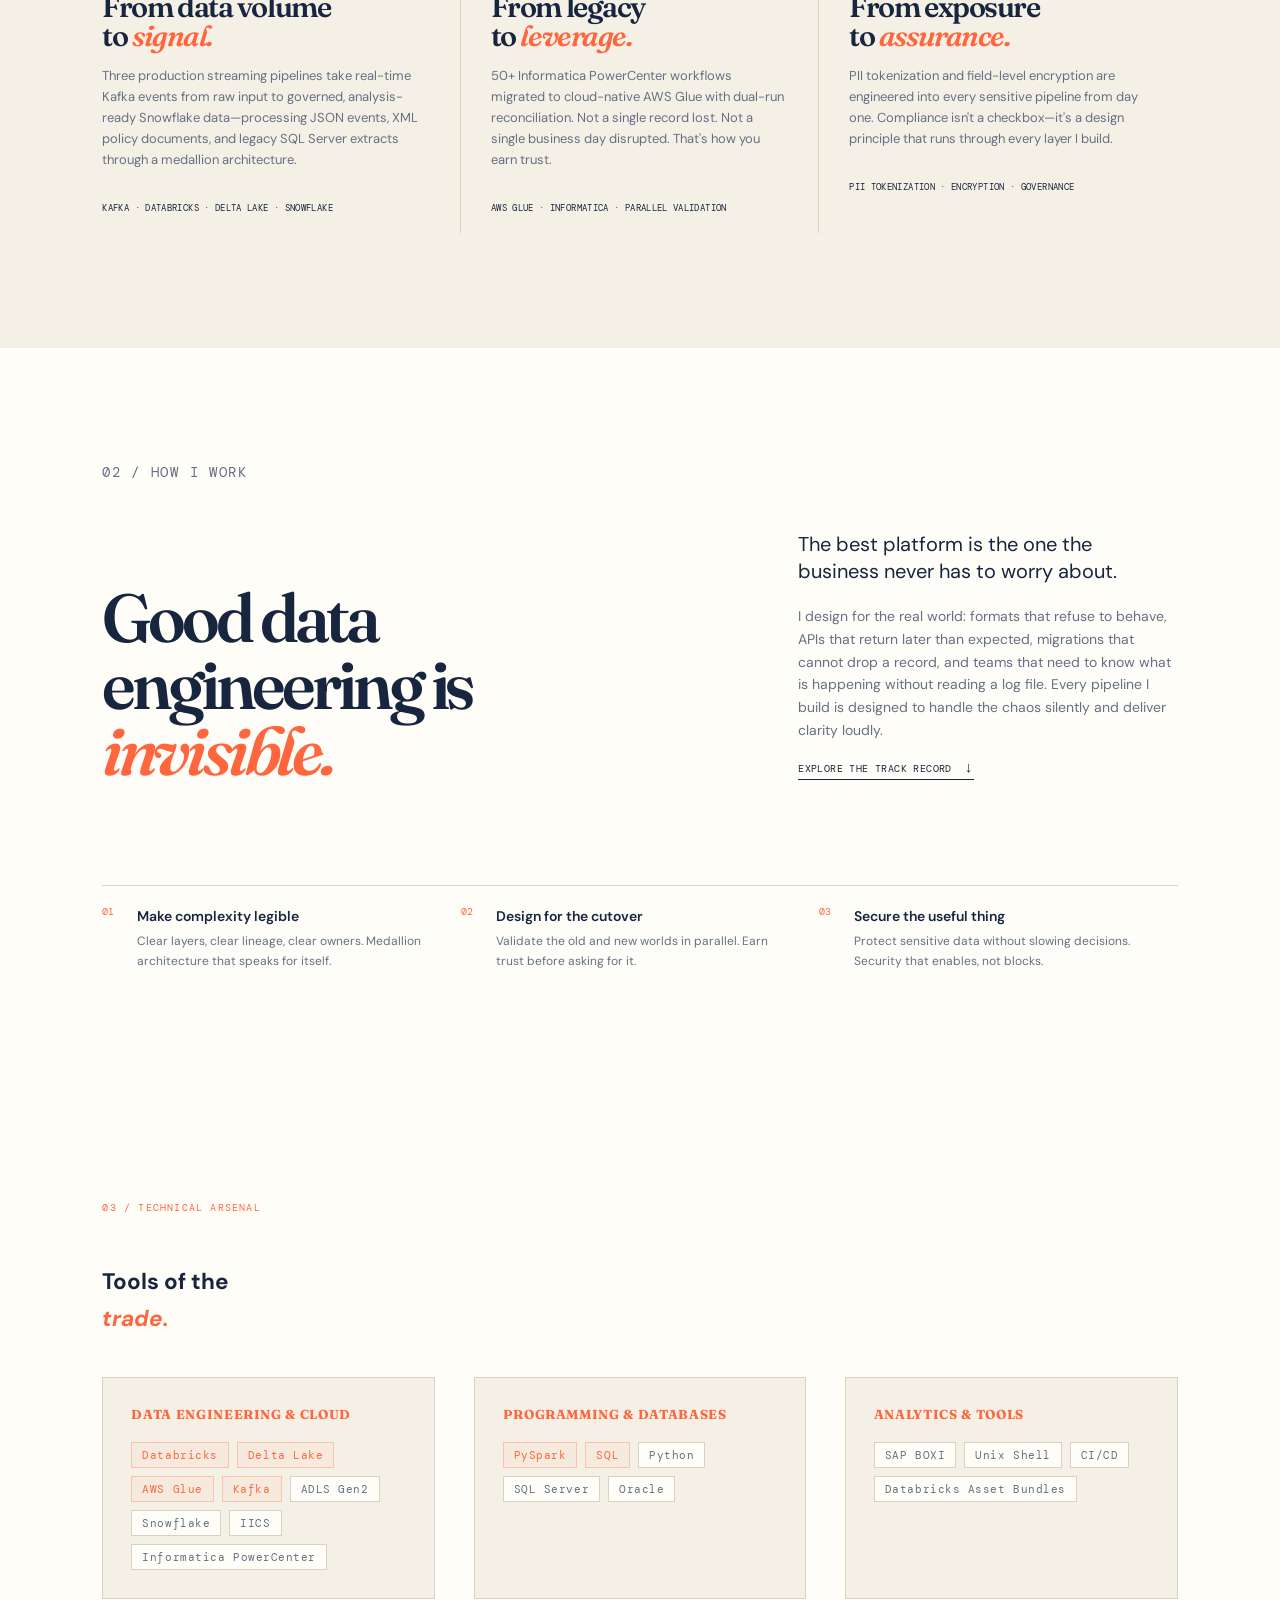
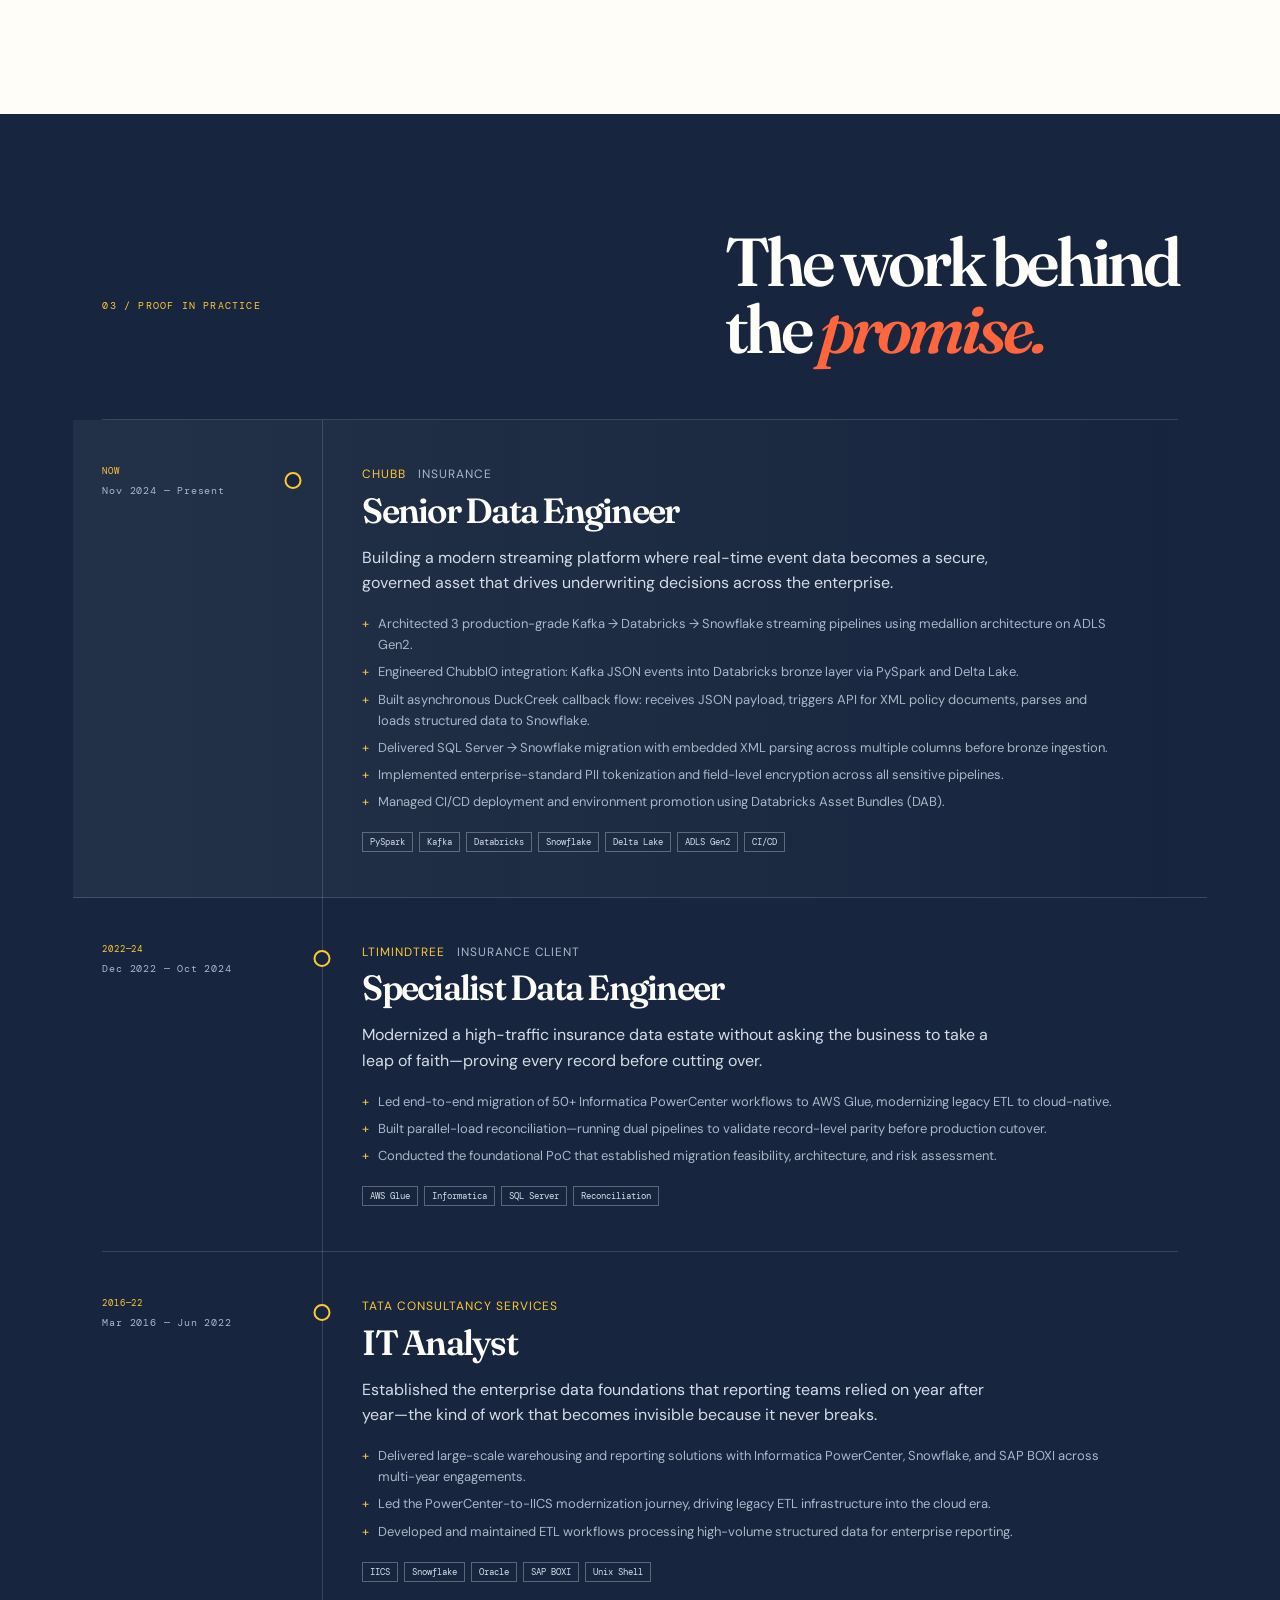
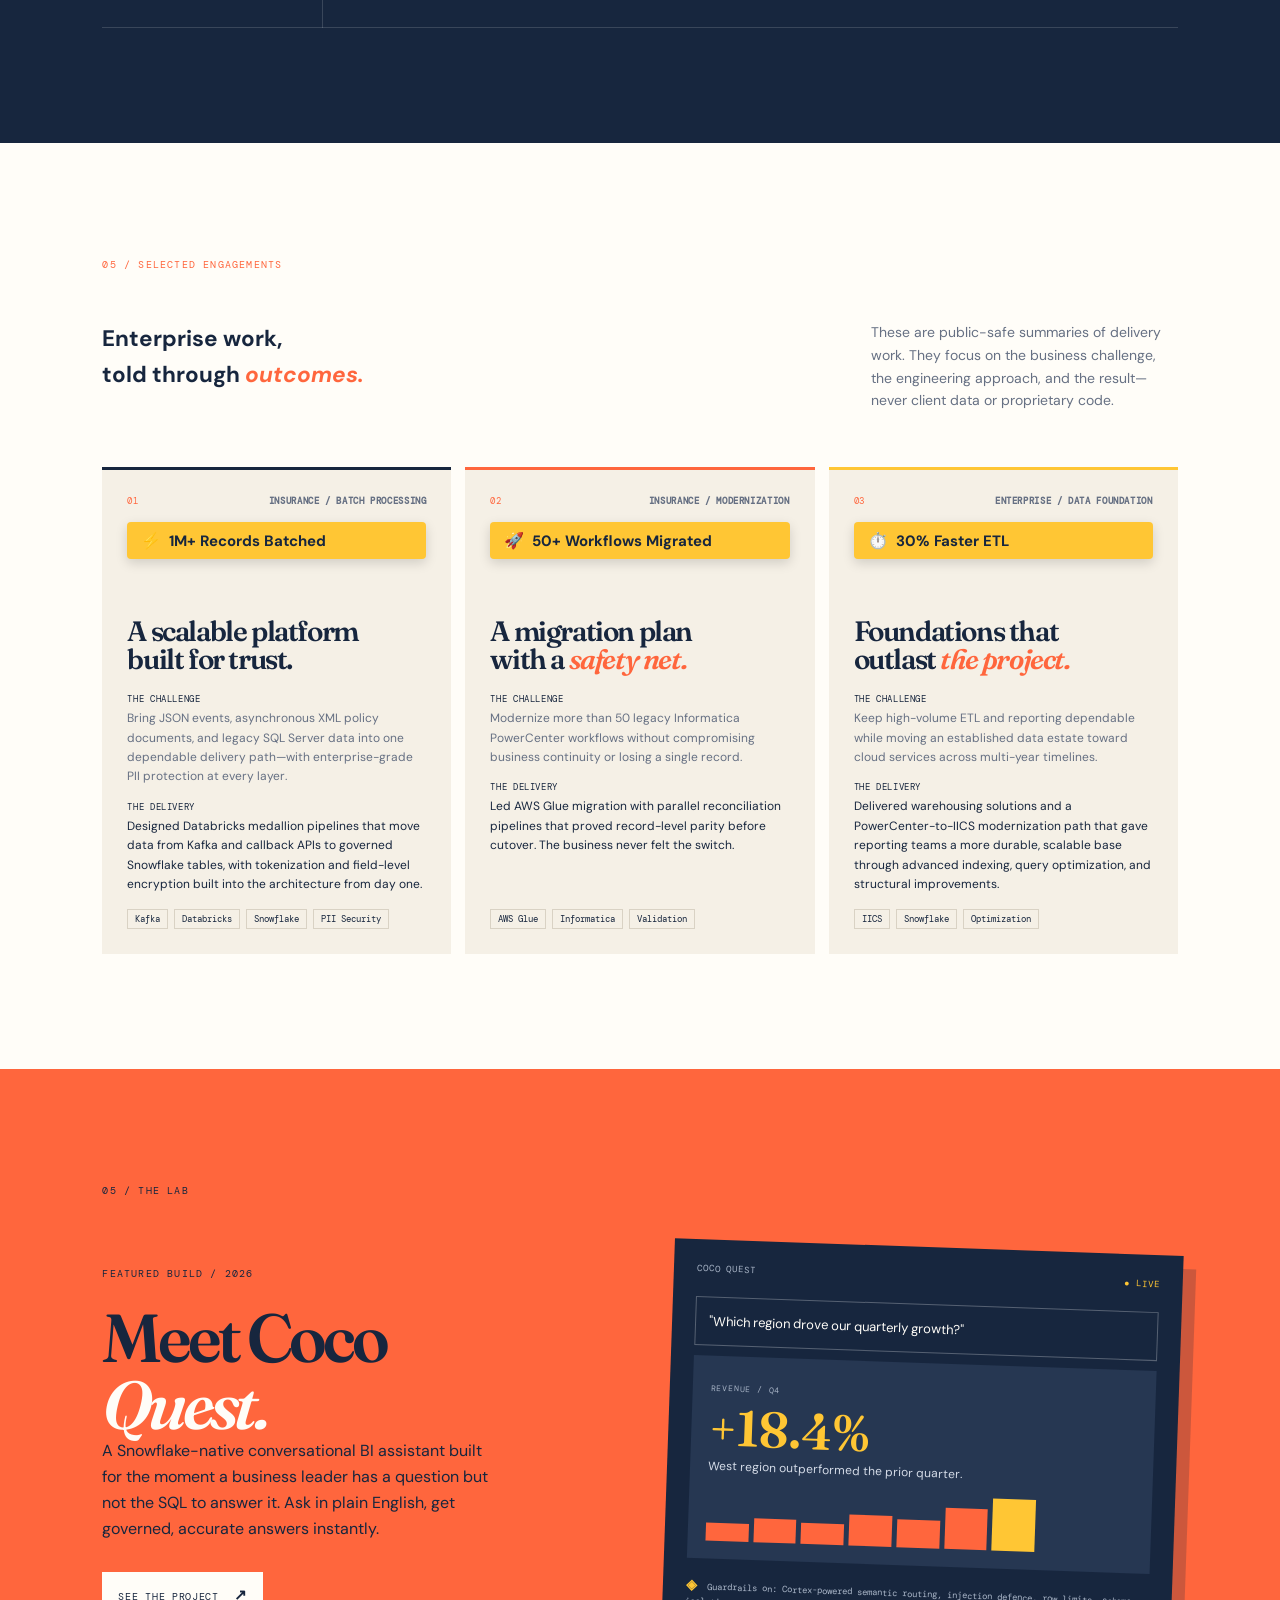
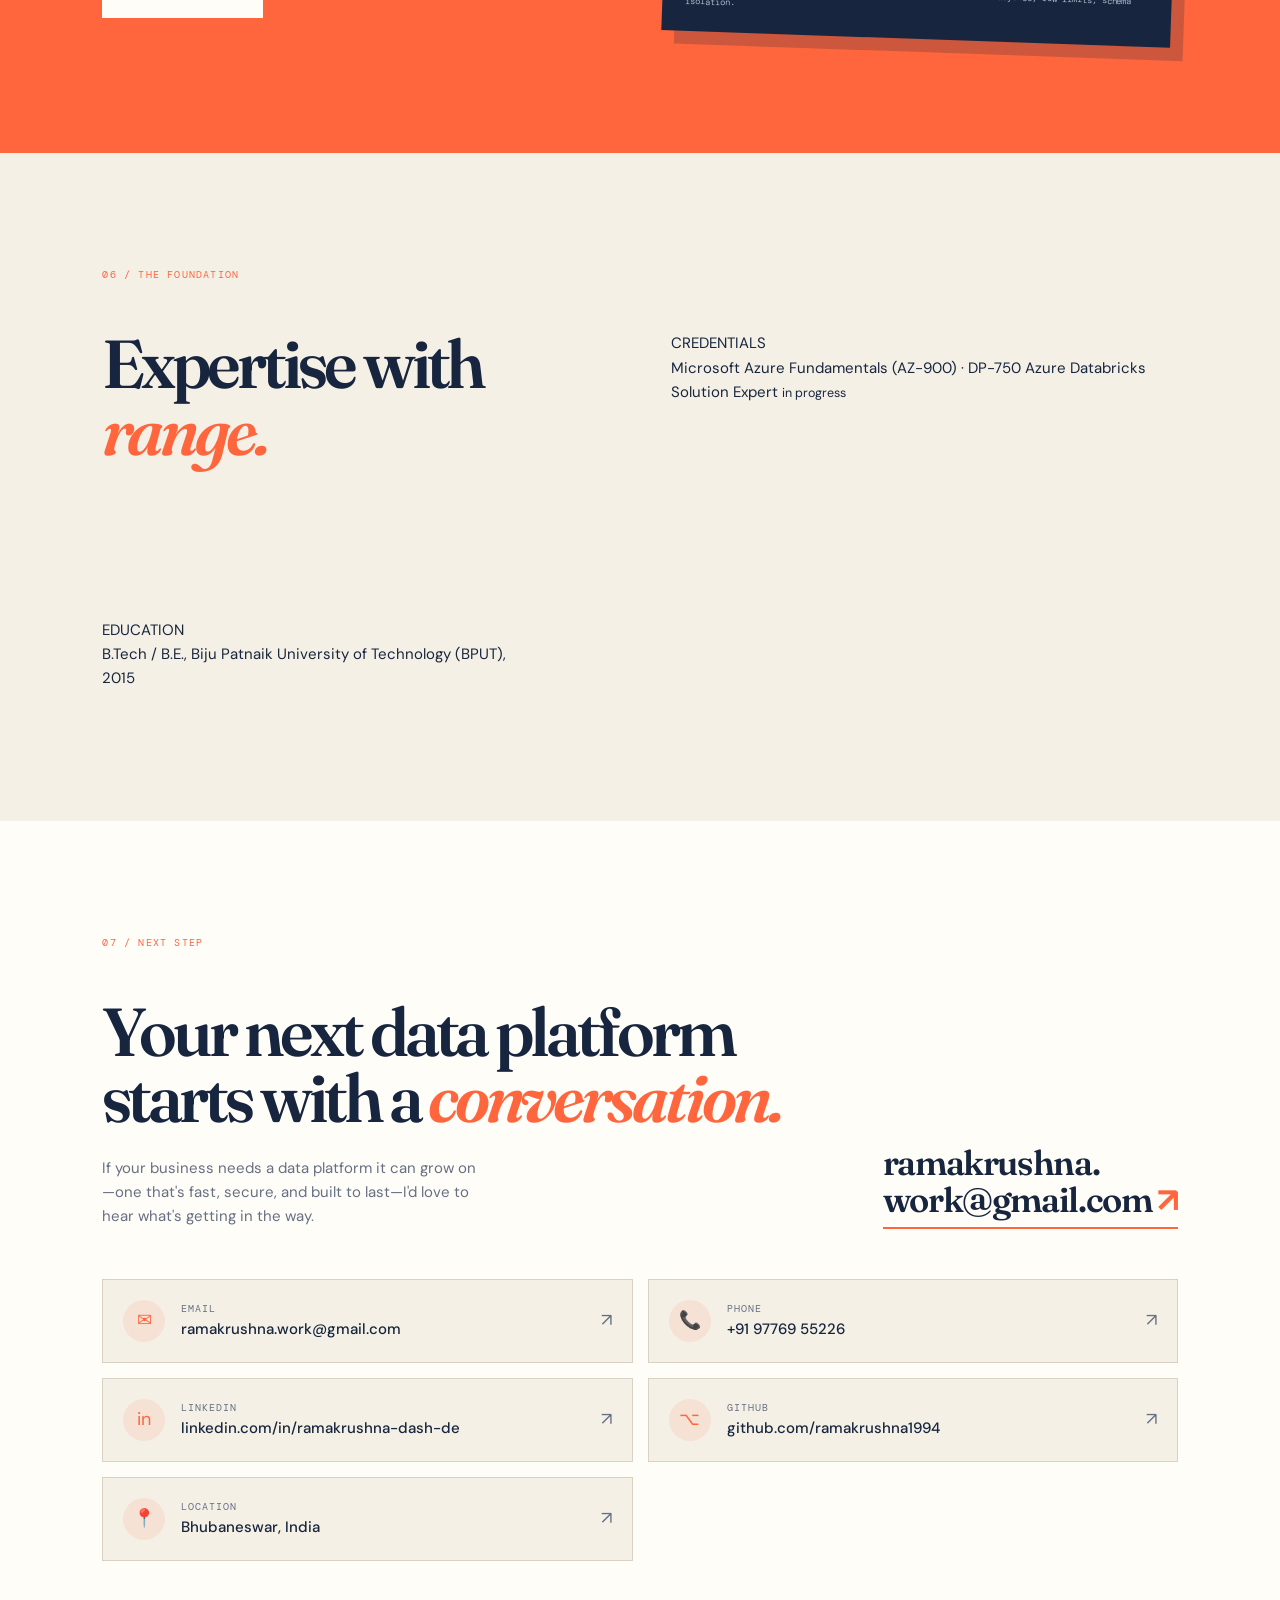
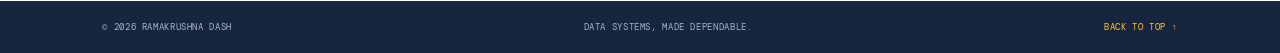
==== commit 6f267e66: "feat: redesign contact section, add skills, timeline, and metrics" ====
--- a/index.html
+++ b/index.html
@@ -178,7 +178,49 @@
     </section>
 
     <!-- ============================================================
-         03 / EXPERIENCE
+         03 / TECHNICAL ARSENAL
+         ============================================================ -->
+    <section class="skills section" id="skills">
+      <div class="section-no reveal">03 / TECHNICAL ARSENAL</div>
+      <h2 class="reveal">Tools of the<br><em>trade.</em></h2>
+      <div class="skills-grid reveal-group">
+        <div class="skill-category">
+          <div class="sk-cat-title">Data Engineering & Cloud</div>
+          <div class="skill-tags">
+            <span class="skill-tag hot">Databricks</span>
+            <span class="skill-tag hot">Delta Lake</span>
+            <span class="skill-tag hot">AWS Glue</span>
+            <span class="skill-tag hot">Kafka</span>
+            <span class="skill-tag">ADLS Gen2</span>
+            <span class="skill-tag">Snowflake</span>
+            <span class="skill-tag">IICS</span>
+            <span class="skill-tag">Informatica PowerCenter</span>
+          </div>
+        </div>
+        <div class="skill-category">
+          <div class="sk-cat-title">Programming & Databases</div>
+          <div class="skill-tags">
+            <span class="skill-tag hot">PySpark</span>
+            <span class="skill-tag hot">SQL</span>
+            <span class="skill-tag">Python</span>
+            <span class="skill-tag">SQL Server</span>
+            <span class="skill-tag">Oracle</span>
+          </div>
+        </div>
+        <div class="skill-category">
+          <div class="sk-cat-title">Analytics & Tools</div>
+          <div class="skill-tags">
+            <span class="skill-tag">SAP BOXI</span>
+            <span class="skill-tag">Unix Shell</span>
+            <span class="skill-tag">CI/CD</span>
+            <span class="skill-tag">Databricks Asset Bundles</span>
+          </div>
+        </div>
+      </div>
+    </section>
+
+    <!-- ============================================================
+         04 / EXPERIENCE
          ============================================================ -->
     <section class="work section" id="work">
       <div class="work-heading reveal">
@@ -235,24 +277,26 @@
     </section>
 
     <!-- ============================================================
-         04 / ENGAGEMENTS
+         05 / SELECTED ENGAGEMENTS
          ============================================================ -->
     <section class="engagements section" id="engagements">
-      <p class="section-no reveal">04 / SELECTED ENGAGEMENTS</p>
+      <p class="section-no reveal">05 / SELECTED ENGAGEMENTS</p>
       <div class="engagement-heading reveal">
         <h2>Enterprise work,<br>told through <em>outcomes.</em></h2>
         <p>These are public-safe summaries of delivery work. They focus on the business challenge, the engineering approach, and the result&mdash;never client data or proprietary code.</p>
       </div>
       <div class="engagement-grid reveal-group">
         <article class="engagement-card">
-          <div class="engagement-top"><span>01</span><b>INSURANCE / STREAMING</b></div>
-          <h3>A real-time platform<br>built for trust.</h3>
+          <div class="engagement-top"><span>01</span><b>INSURANCE / BATCH PROCESSING</b></div>
+          <div class="impact-metric"><i class="icon">⚡</i> 1M+ Records Batched</div>
+          <h3>A scalable platform<br>built for trust.</h3>
           <p class="challenge"><strong>The challenge</strong>Bring JSON events, asynchronous XML policy documents, and legacy SQL Server data into one dependable delivery path&mdash;with enterprise-grade PII protection at every layer.</p>
           <p class="result"><strong>The delivery</strong>Designed Databricks medallion pipelines that move data from Kafka and callback APIs to governed Snowflake tables, with tokenization and field-level encryption built into the architecture from day one.</p>
           <div class="chips"><span>Kafka</span><span>Databricks</span><span>Snowflake</span><span>PII Security</span></div>
         </article>
         <article class="engagement-card">
           <div class="engagement-top"><span>02</span><b>INSURANCE / MODERNIZATION</b></div>
+          <div class="impact-metric"><i class="icon">🚀</i> 50+ Workflows Migrated</div>
           <h3>A migration plan<br>with a <em>safety net.</em></h3>
           <p class="challenge"><strong>The challenge</strong>Modernize more than 50 legacy Informatica PowerCenter workflows without compromising business continuity or losing a single record.</p>
           <p class="result"><strong>The delivery</strong>Led AWS Glue migration with parallel reconciliation pipelines that proved record-level parity before cutover. The business never felt the switch.</p>
@@ -260,10 +304,11 @@
         </article>
         <article class="engagement-card">
           <div class="engagement-top"><span>03</span><b>ENTERPRISE / DATA FOUNDATION</b></div>
+          <div class="impact-metric"><i class="icon">⏱️</i> 30% Faster ETL</div>
           <h3>Foundations that<br>outlast <em>the project.</em></h3>
           <p class="challenge"><strong>The challenge</strong>Keep high-volume ETL and reporting dependable while moving an established data estate toward cloud services across multi-year timelines.</p>
-          <p class="result"><strong>The delivery</strong>Delivered warehousing solutions and a PowerCenter-to-IICS modernization path that gave reporting teams a more durable, scalable base they could build on for years.</p>
-          <div class="chips"><span>IICS</span><span>Snowflake</span><span>Oracle</span></div>
+          <p class="result"><strong>The delivery</strong>Delivered warehousing solutions and a PowerCenter-to-IICS modernization path that gave reporting teams a more durable, scalable base through advanced indexing, query optimization, and structural improvements.</p>
+          <div class="chips"><span>IICS</span><span>Snowflake</span><span>Optimization</span></div>
         </article>
       </div>
     </section>
@@ -301,10 +346,6 @@
       <p class="section-no reveal">06 / THE FOUNDATION</p>
       <div class="credentials-grid reveal">
         <h2>Expertise with<br><em>range.</em></h2>
-        <div class="credential-list">
-          <div><span>PLATFORMS</span><p>Databricks · Snowflake · AWS Glue · ADLS Gen2 · Informatica Cloud (IICS) · Informatica PowerCenter</p></div>
-          <div><span>LANGUAGES</span><p>PySpark · Python · SQL</p></div>
-          <div><span>SPECIALTIES</span><p>Kafka streaming · Lakehouse / Medallion architecture · API integration · XML &amp; JSON processing · PII tokenization · Field-level encryption</p></div>
           <div><span>CREDENTIALS</span><p>Microsoft Azure Fundamentals (AZ-900) · DP-750 Azure Databricks Solution Expert <small>in progress</small></p></div>
           <div><span>EDUCATION</span><p>B.Tech / B.E., Biju Patnaik University of Technology (BPUT), 2015</p></div>
         </div>
@@ -323,11 +364,47 @@
         </div>
         <a class="email" href="mailto:ramakrushna.work@gmail.com">ramakrushna.<br>work@gmail.com <b>↗</b></a>
       </div>
-      <div class="contact-foot">
-        <span>Bhubaneswar, India</span>
-        <a href="tel:+919776955226">+91 97769 55226</a>
-        <a href="https://linkedin.com/in/ramakrushna-dash-de" target="_blank" rel="noopener">LinkedIn ↗</a>
-        <a href="https://github.com/ramakrushna1994" target="_blank" rel="noopener">GitHub ↗</a>
+      <div class="contact-grid reveal-group">
+        <a href="mailto:ramakrushna.work@gmail.com" class="contact-link">
+          <div class="cl-icon">✉</div>
+          <div class="cl-info">
+            <div class="cl-label">EMAIL</div>
+            <div class="cl-val">ramakrushna.work@gmail.com</div>
+          </div>
+          <div class="cl-arrow">↗</div>
+        </a>
+        <a href="tel:+919776955226" class="contact-link">
+          <div class="cl-icon">📞</div>
+          <div class="cl-info">
+            <div class="cl-label">PHONE</div>
+            <div class="cl-val">+91 97769 55226</div>
+          </div>
+          <div class="cl-arrow">↗</div>
+        </a>
+        <a href="https://linkedin.com/in/ramakrushna-dash-de" target="_blank" rel="noopener" class="contact-link">
+          <div class="cl-icon">in</div>
+          <div class="cl-info">
+            <div class="cl-label">LINKEDIN</div>
+            <div class="cl-val">linkedin.com/in/ramakrushna-dash-de</div>
+          </div>
+          <div class="cl-arrow">↗</div>
+        </a>
+        <a href="https://github.com/ramakrushna1994" target="_blank" rel="noopener" class="contact-link">
+          <div class="cl-icon">⌥</div>
+          <div class="cl-info">
+            <div class="cl-label">GITHUB</div>
+            <div class="cl-val">github.com/ramakrushna1994</div>
+          </div>
+          <div class="cl-arrow">↗</div>
+        </a>
+        <a href="#" class="contact-link">
+          <div class="cl-icon">📍</div>
+          <div class="cl-info">
+            <div class="cl-label">LOCATION</div>
+            <div class="cl-val">Bhubaneswar, India</div>
+          </div>
+          <div class="cl-arrow">↗</div>
+        </a>
       </div>
     </section>
   </main>
--- a/styles.css
+++ b/styles.css
@@ -628,16 +628,42 @@
 }
 
 .experience {
-  border-top: 1px solid rgba(255,255,255,.24);
+  position: relative;
+  border-top: 1px solid rgba(255,255,255,.15);
+}
+
+.experience::before {
+  content: '';
+  position: absolute;
+  left: 220px;
+  top: 0;
+  bottom: 0;
+  width: 1px;
+  background: rgba(255,255,255,.15);
 }
 
 .experience-card {
   display: grid;
-  grid-template-columns: 22% 1fr;
-  gap: 7%;
-  padding: 36px 0 42px;
-  border-bottom: 1px solid rgba(255,255,255,.24);
+  grid-template-columns: 180px 1fr;
+  gap: 80px;
+  padding: 45px 0;
+  border-bottom: 1px solid rgba(255,255,255,.15);
   transition: background .3s;
+  position: relative;
+}
+
+.experience-card::after {
+  content: '';
+  position: absolute;
+  left: 220px;
+  top: 52px;
+  width: 13px;
+  height: 13px;
+  border-radius: 50%;
+  border: 2px solid var(--yellow);
+  background: var(--ink);
+  transform: translateX(-50%);
+  z-index: 2;
 }
 
 .experience-card.featured {
@@ -1040,6 +1066,165 @@
 .medallion span:first-child { border-color: #cd7f32; color: #cd7f32; }
 .medallion span:nth-child(2) { border-color: #c0c0c0; color: #c0c0c0; }
 .medallion span:last-child { border-color: var(--yellow); color: var(--yellow); }
+
+/* ----- SKILLS / TECHNICAL ARSENAL ----- */
+.skills { background: var(--paper); color: var(--ink); }
+
+.skills-grid {
+  display: grid;
+  grid-template-columns: repeat(3, 1fr);
+  gap: 3vw;
+  margin-top: 40px;
+}
+
+.skill-category {
+  background: var(--cream);
+  padding: 28px;
+  border: 1px solid var(--line);
+  transition: transform .3s, box-shadow .3s;
+}
+
+.skill-category:hover {
+  transform: translateY(-3px);
+  box-shadow: 0 10px 30px rgba(0,0,0,0.05);
+}
+
+.sk-cat-title {
+  font: 700 13px var(--serif);
+  letter-spacing: .05em;
+  margin-bottom: 20px;
+  color: var(--orange);
+  text-transform: uppercase;
+}
+
+.skill-tags {
+  display: flex;
+  flex-wrap: wrap;
+  gap: 8px;
+}
+
+.skill-tag {
+  font: 11px var(--mono);
+  padding: 5px 10px;
+  border: 1px solid var(--line);
+  color: var(--muted);
+  letter-spacing: .05em;
+  transition: all .2s;
+  background: var(--paper);
+}
+
+.skill-tag:hover {
+  border-color: var(--orange);
+  color: var(--orange);
+}
+
+.skill-tag.hot {
+  border-color: rgba(255,102,61,.3);
+  color: var(--orange);
+  background: rgba(255,102,61,.05);
+}
+
+/* ----- IMPACT METRICS ----- */
+.impact-metric {
+  font: 700 15px var(--sans);
+  color: #17263e; /* Hardcoded dark for contrast against yellow */
+  background: var(--yellow);
+  display: inline-flex;
+  align-items: center;
+  gap: 8px;
+  padding: 8px 14px;
+  border-radius: 4px;
+  margin: 15px 0;
+  box-shadow: 0 4px 12px rgba(0,0,0,0.15);
+}
+
+.impact-metric .icon {
+  font-style: normal;
+  font-size: 16px;
+}
+
+/* ----- CONTACT GRID ----- */
+.contact-grid {
+  display: grid;
+  grid-template-columns: repeat(2, 1fr);
+  gap: 15px;
+  margin-top: 50px;
+}
+
+.contact-link {
+  display: flex;
+  align-items: center;
+  gap: 16px;
+  padding: 20px;
+  border: 1px solid var(--line);
+  background: var(--cream);
+  text-decoration: none;
+  color: var(--ink);
+  transition: all .25s;
+}
+
+.contact-link:hover {
+  border-color: var(--orange);
+  background: rgba(255,102,61,0.04);
+}
+
+.cl-icon {
+  width: 42px; height: 42px;
+  background: rgba(255,102,61,0.1);
+  color: var(--orange);
+  display: flex;
+  align-items: center;
+  justify-content: center;
+  font-size: 18px;
+  flex-shrink: 0;
+  transition: background .2s;
+  border-radius: 50%;
+}
+
+.contact-link:hover .cl-icon {
+  background: rgba(255,102,61,0.2);
+}
+
+.cl-info {
+  display: flex;
+  flex-direction: column;
+}
+
+.cl-label {
+  font: 10px var(--mono);
+  color: var(--muted);
+  letter-spacing: .1em;
+  margin-bottom: 4px;
+}
+
+.cl-val {
+  font: 15px var(--sans);
+  font-weight: 500;
+}
+
+.cl-arrow {
+  margin-left: auto;
+  color: var(--muted);
+  font-size: 18px;
+  transition: transform .25s, color .25s;
+}
+
+.contact-link:hover .cl-arrow {
+  transform: translate(4px, -4px);
+  color: var(--orange);
+}
+
+/* ----- GRID BG TEXTURE ----- */
+.grid-bg {
+  position: absolute;
+  inset: 0;
+  background-image:
+    linear-gradient(rgba(255,255,255,0.02) 1px, transparent 1px),
+    linear-gradient(90deg, rgba(255,255,255,0.02) 1px, transparent 1px);
+  background-size: 40px 40px;
+  pointer-events: none;
+  z-index: 0;
+}
 
 /* ============================================================
    RESPONSIVE
@@ -1133,9 +1318,10 @@
   .work-heading { display: block; }
   .work-heading h2 { margin-top: 24px; }
 
-  .experience-card { display: block; padding: 28px 0; }
+  .experience-card { display: block; padding: 28px 0; border-bottom: 1px solid rgba(255,255,255,.15); }
+  .experience::before, .experience-card::after { display: none; }
   .experience-card.featured { margin: 0; padding-inline: 0; }
-  .experience-meta { margin-bottom: 18px; }
+  .experience-meta { margin-bottom: 18px; padding-bottom: 12px; border-bottom: 1px solid rgba(255,255,255,.1); }
   .experience-card h3 { font-size: 30px; }
 
   .lab-layout > div > p:not(.eyebrow) { margin-top: 24px; }
--- a/theme.css
+++ b/theme.css
@@ -72,14 +72,20 @@
   color: #17243a;
 }
 
-body.night .work { background: #17243a; }
+body.night .work { 
+  background: #17243a; 
+  color: #eff3fb;
+}
 
 body.night .experience-card.featured {
   background: linear-gradient(90deg, rgba(255,255,255,.08), transparent);
 }
 
 body.night .coco-card,
-body.night footer { background: #17243a; }
+body.night footer { 
+  background: #17243a; 
+  color: #eff3fb;
+}
 
 body.night .lab h2 em { color: #fffdf8; }
 
@@ -104,8 +110,14 @@
 body.night .theme-toggle i { color: var(--orange); }
 
 /* Night mode: stats ribbon */
-body.night .stats { background: #17243a; }
-body.night .stat { border-color: rgba(255,255,255,.08); }
+body.night .stats { 
+  background: #17243a; 
+  color: #eff3fb;
+}
+body.night .stat { 
+  border-color: rgba(255,255,255,.08); 
+  color: #eff3fb;
+}
 
 /* Night mode: back to top */
 body.night .back-to-top { background: var(--orange); }
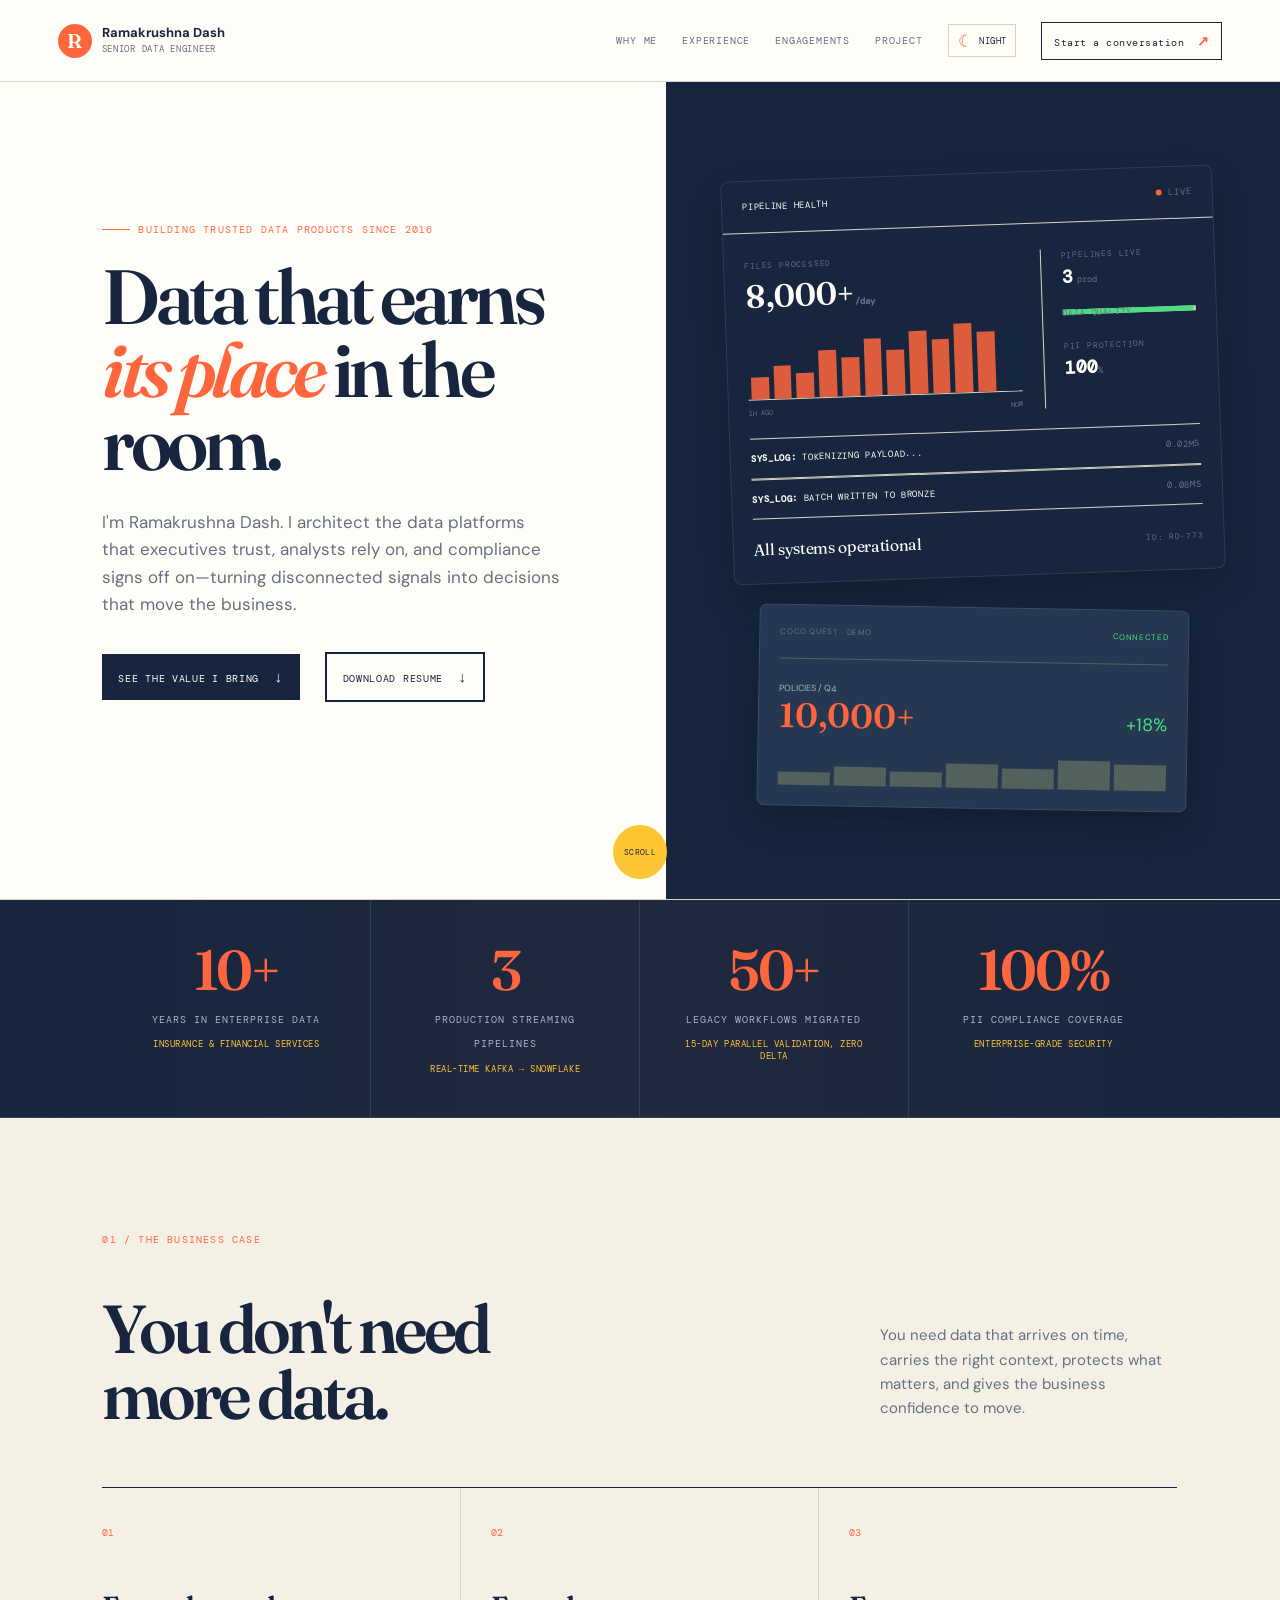
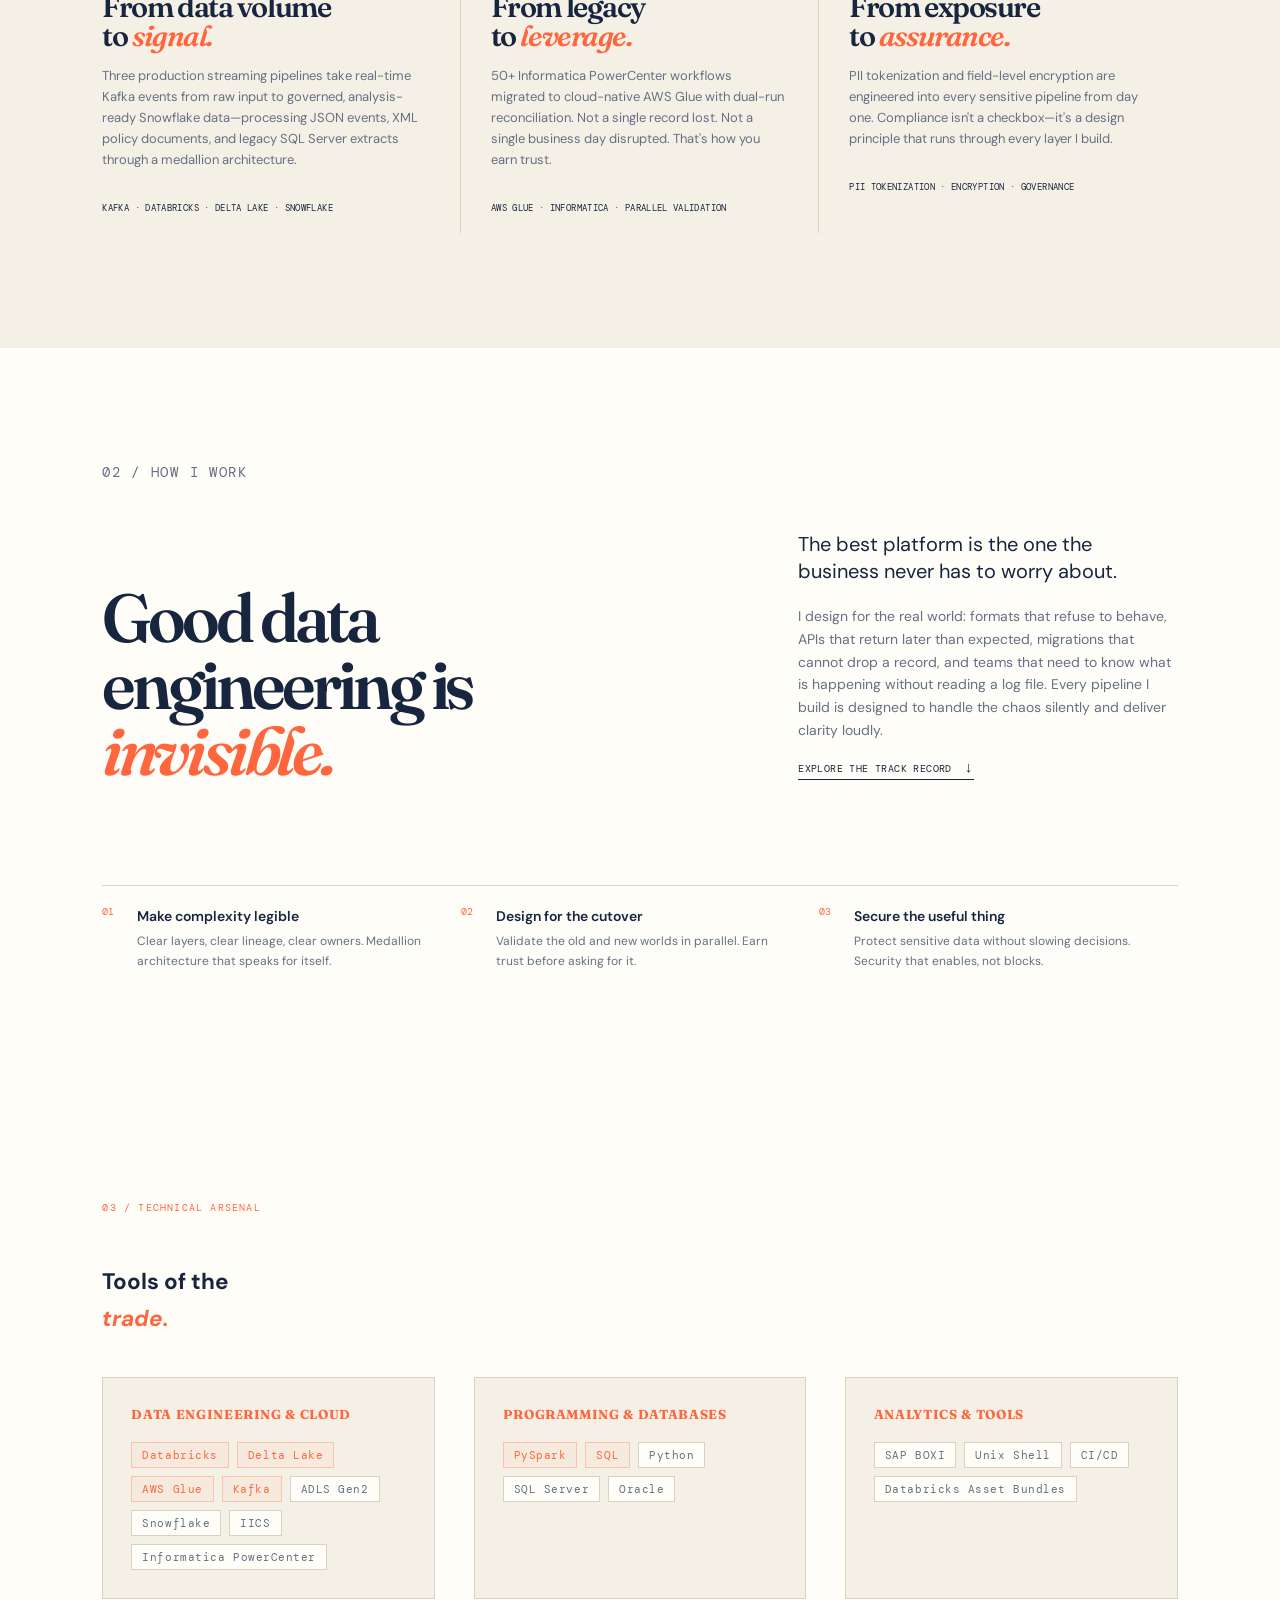
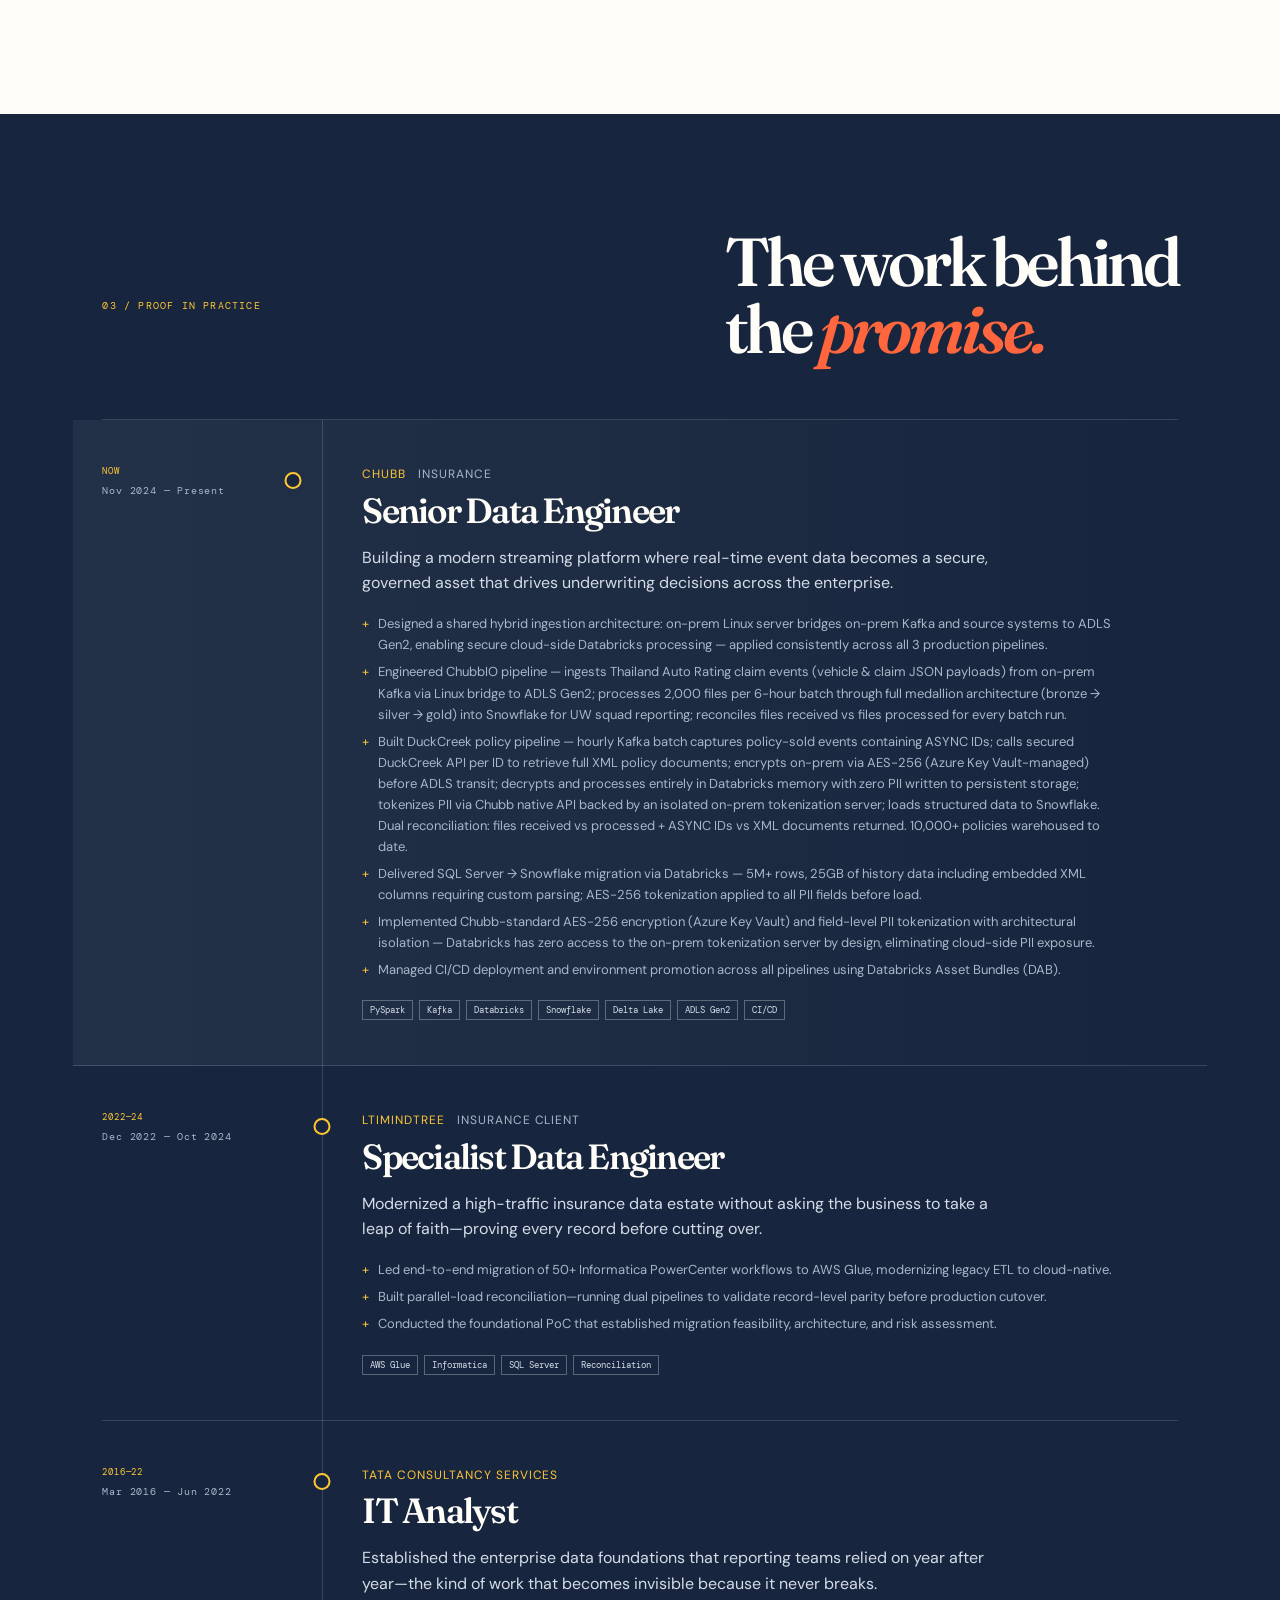
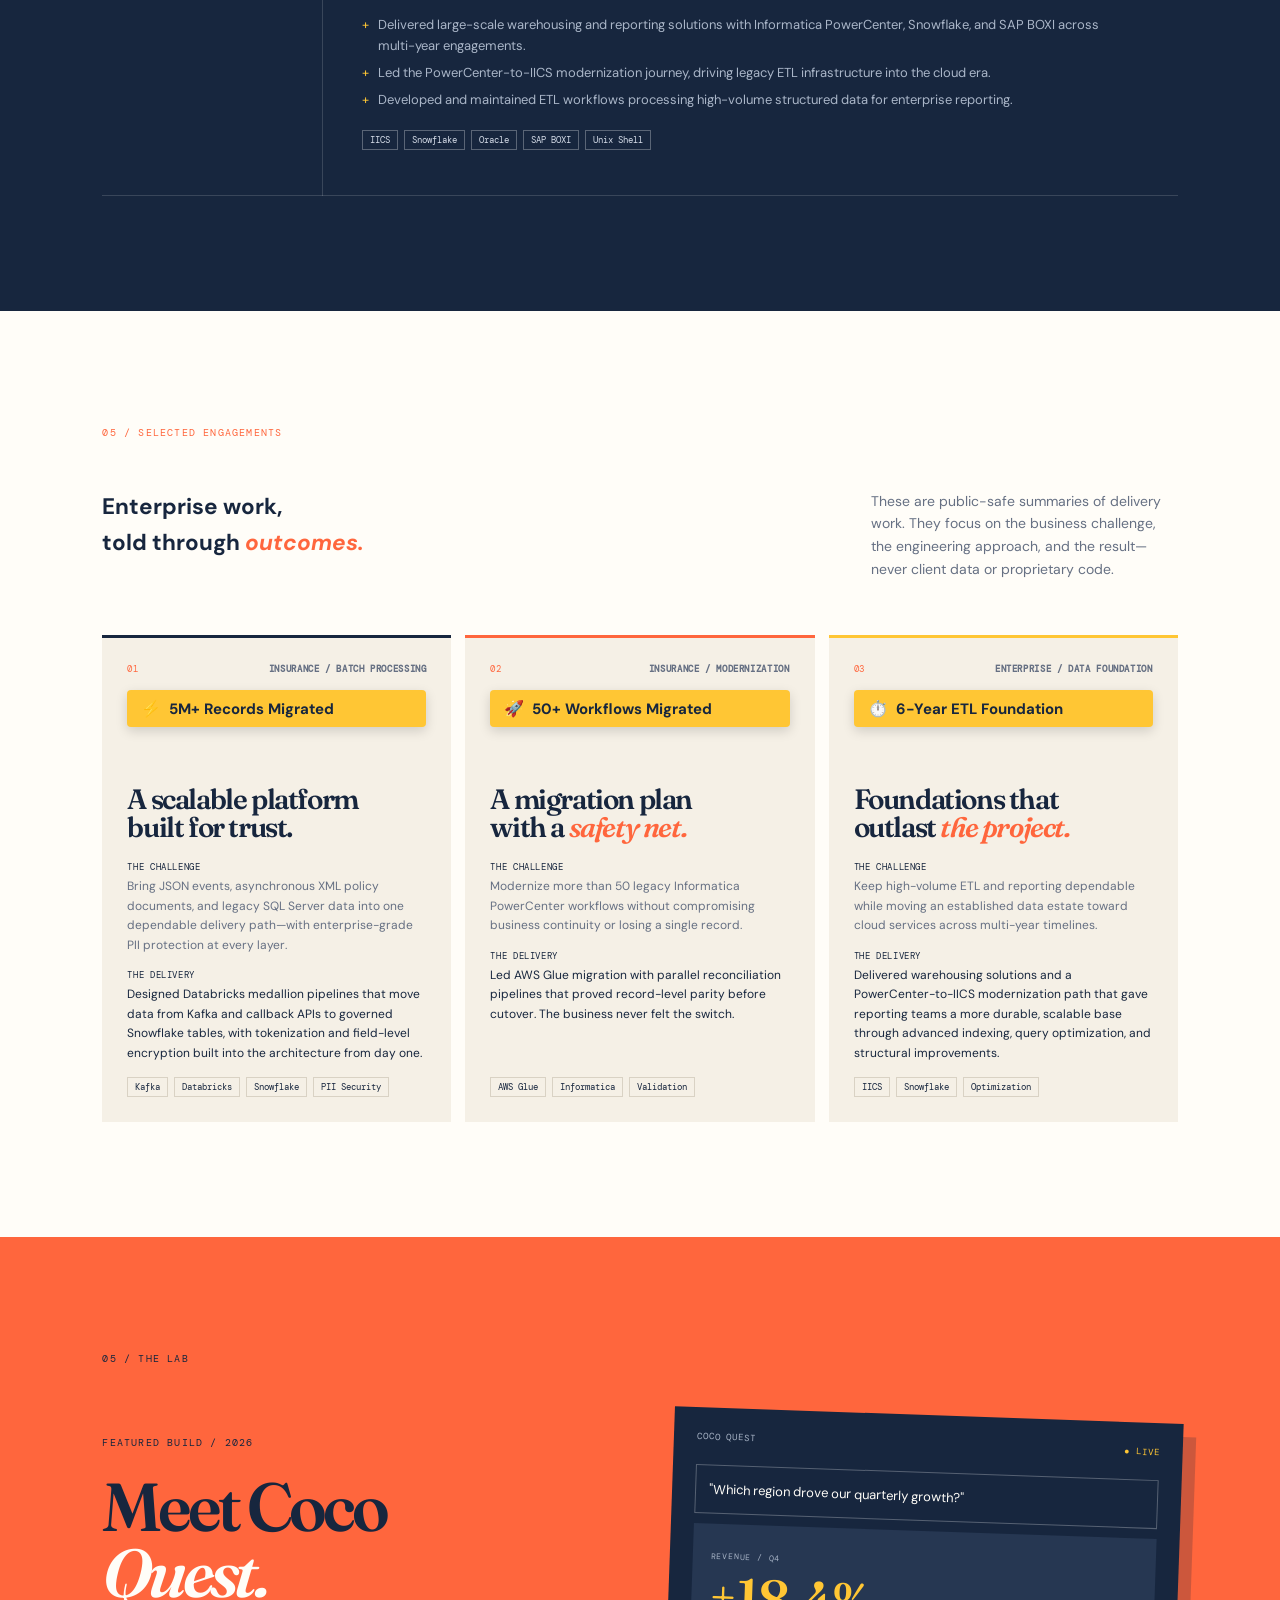
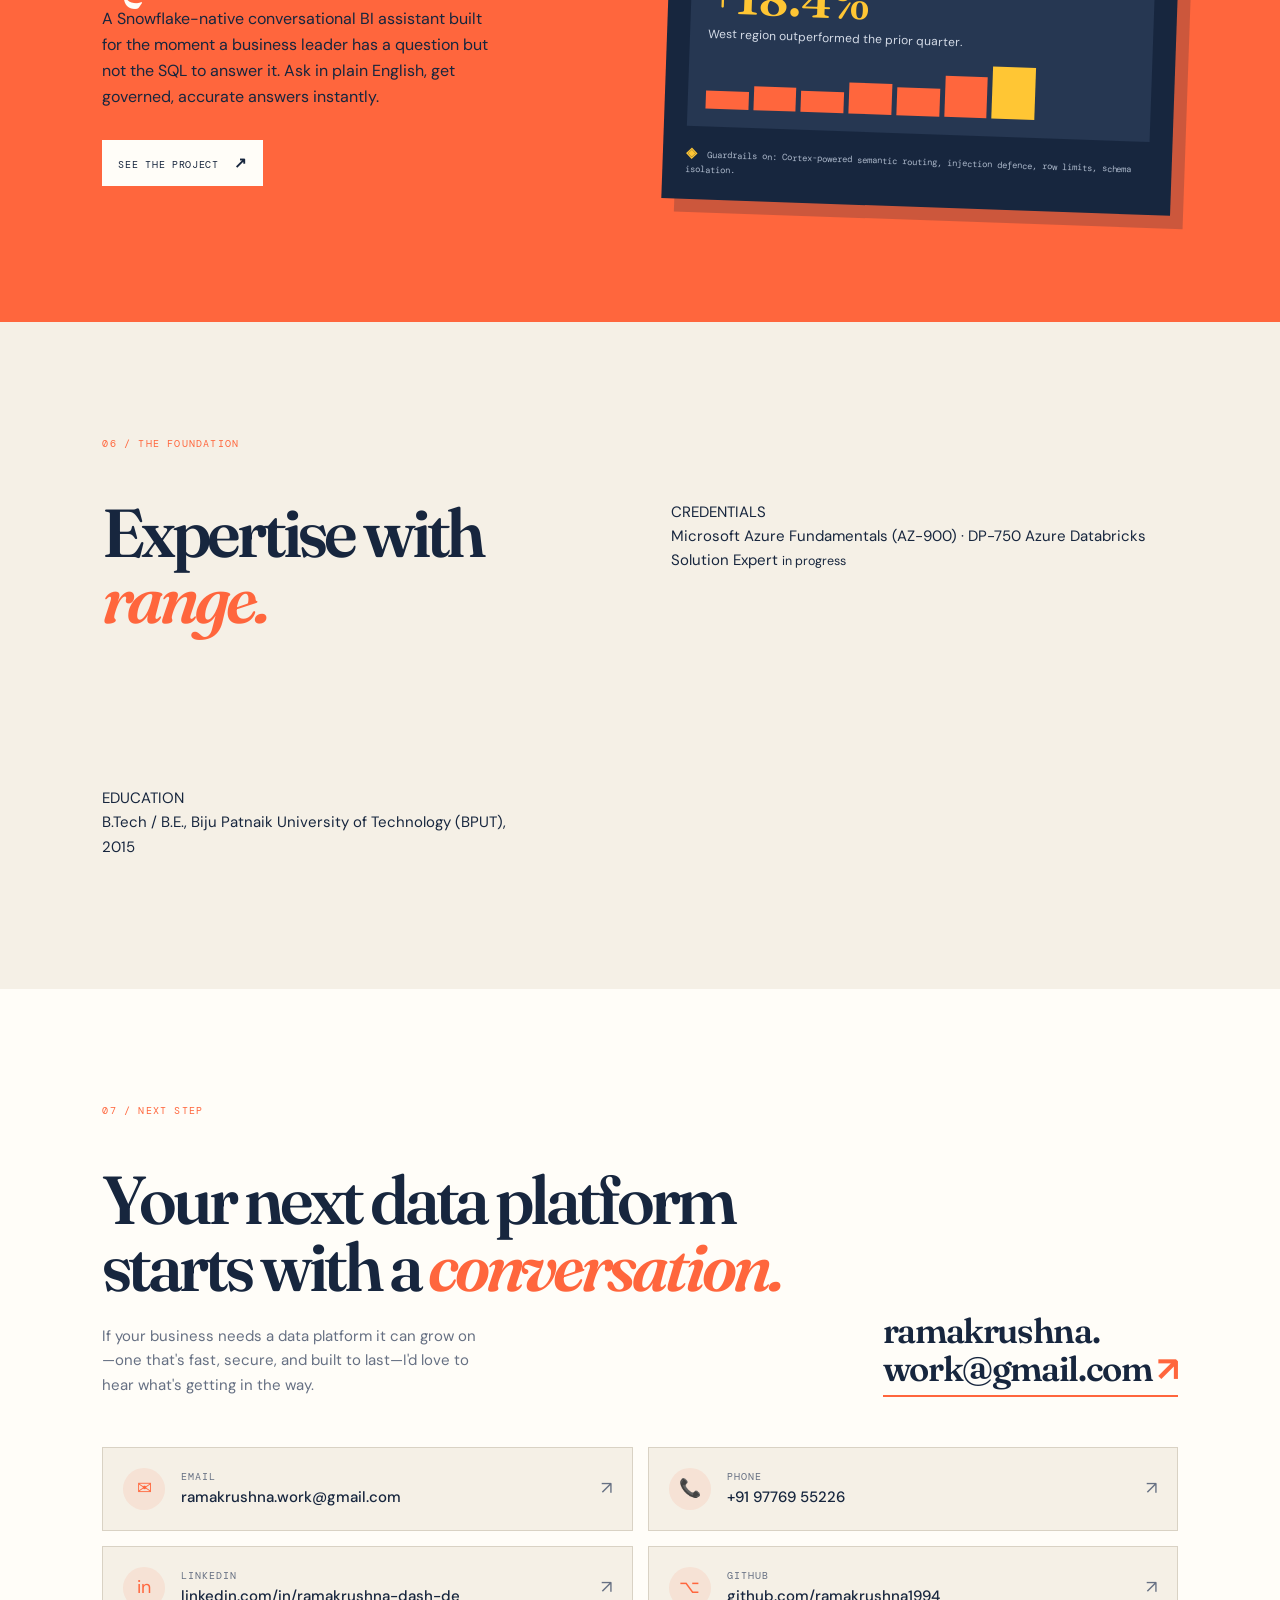
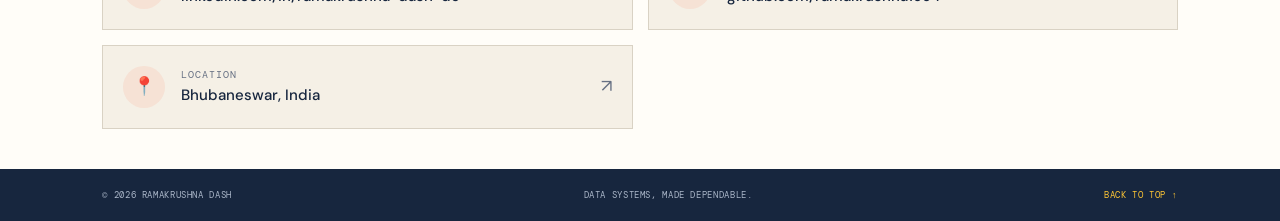
==== commit 97aa9aa3: "feat: update experience details and tweak metrics" ====
--- a/index.html
+++ b/index.html
@@ -54,14 +54,14 @@
           </div>
           <div class="telemetry-grid">
             <div class="telemetry-main">
-              <small>Ingestion Rate</small>
-              <strong>14.2<em>k/s</em></strong>
+              <small>Files Processed</small>
+              <strong>8,000+<em>/day</em></strong>
               <div class="sparkline"><i></i><i></i><i></i><i></i><i></i><i></i><i></i><i></i><i></i><i></i><i></i><i></i></div>
               <div class="chart-axis"><span>1H AGO</span><span>NOW</span></div>
             </div>
             <div class="telemetry-side">
-              <small>Latency</small>
-              <strong>42<em>ms</em></strong>
+              <small>Pipelines Live</small>
+              <strong>3<em> prod</em></strong>
               <small>Data Quality</small>
               <div class="health-bar"><i></i></div>
               <small>PII Protection</small>
@@ -83,13 +83,13 @@
         </div>
         
         <div class="art-coco">
-          <div class="query-header"><span>SNOWFLAKE / CORTEX</span><b>CONNECTED</b></div>
+          <div class="query-header"><span>COCO QUEST · DEMO</span><b>CONNECTED</b></div>
           <div class="result-row">
             <div>
-              <span>REVENUE YTD</span><br>
-              <strong>$4.2M</strong>
+              <span>POLICIES / Q4</span><br>
+              <strong>10,000+</strong>
             </div>
-            <b>+12%</b>
+            <b>+18%</b>
           </div>
           <div class="mini-bars"><i></i><i></i><i></i><i></i><i></i><i></i><i></i></div>
         </div>
@@ -115,7 +115,7 @@
         <div class="stat">
           <span class="stat-number" data-target="50" data-suffix="+">0</span>
           <span class="stat-label">Legacy workflows migrated</span>
-          <span class="stat-sub">Zero-downtime cutover</span>
+          <span class="stat-sub">15-day parallel validation, zero delta</span>
         </div>
         <div class="stat">
           <span class="stat-number" data-target="100" data-suffix="%">0</span>
@@ -235,12 +235,12 @@
             <h3>Senior Data Engineer</h3>
             <p class="outcome">Building a modern streaming platform where real-time event data becomes a secure, governed asset that drives underwriting decisions across the enterprise.</p>
             <ul>
-              <li>Architected 3 production-grade Kafka → Databricks → Snowflake streaming pipelines using medallion architecture on ADLS Gen2.</li>
-              <li>Engineered ChubbIO integration: Kafka JSON events into Databricks bronze layer via PySpark and Delta Lake.</li>
-              <li>Built asynchronous DuckCreek callback flow: receives JSON payload, triggers API for XML policy documents, parses and loads structured data to Snowflake.</li>
-              <li>Delivered SQL Server → Snowflake migration with embedded XML parsing across multiple columns before bronze ingestion.</li>
-              <li>Implemented enterprise-standard PII tokenization and field-level encryption across all sensitive pipelines.</li>
-              <li>Managed CI/CD deployment and environment promotion using Databricks Asset Bundles (DAB).</li>
+              <li>Designed a shared hybrid ingestion architecture: on-prem Linux server bridges on-prem Kafka and source systems to ADLS Gen2, enabling secure cloud-side Databricks processing — applied consistently across all 3 production pipelines.</li>
+              <li>Engineered ChubbIO pipeline — ingests Thailand Auto Rating claim events (vehicle &amp; claim JSON payloads) from on-prem Kafka via Linux bridge to ADLS Gen2; processes 2,000 files per 6-hour batch through full medallion architecture (bronze → silver → gold) into Snowflake for UW squad reporting; reconciles files received vs files processed for every batch run.</li>
+              <li>Built DuckCreek policy pipeline — hourly Kafka batch captures policy-sold events containing ASYNC IDs; calls secured DuckCreek API per ID to retrieve full XML policy documents; encrypts on-prem via AES-256 (Azure Key Vault-managed) before ADLS transit; decrypts and processes entirely in Databricks memory with zero PII written to persistent storage; tokenizes PII via Chubb native API backed by an isolated on-prem tokenization server; loads structured data to Snowflake. Dual reconciliation: files received vs processed + ASYNC IDs vs XML documents returned. 10,000+ policies warehoused to date.</li>
+              <li>Delivered SQL Server → Snowflake migration via Databricks — 5M+ rows, 25GB of history data including embedded XML columns requiring custom parsing; AES-256 tokenization applied to all PII fields before load.</li>
+              <li>Implemented Chubb-standard AES-256 encryption (Azure Key Vault) and field-level PII tokenization with architectural isolation — Databricks has zero access to the on-prem tokenization server by design, eliminating cloud-side PII exposure.</li>
+              <li>Managed CI/CD deployment and environment promotion across all pipelines using Databricks Asset Bundles (DAB).</li>
             </ul>
             <div class="chips"><span>PySpark</span><span>Kafka</span><span>Databricks</span><span>Snowflake</span><span>Delta Lake</span><span>ADLS Gen2</span><span>CI/CD</span></div>
           </div>
@@ -288,7 +288,7 @@
       <div class="engagement-grid reveal-group">
         <article class="engagement-card">
           <div class="engagement-top"><span>01</span><b>INSURANCE / BATCH PROCESSING</b></div>
-          <div class="impact-metric"><i class="icon">⚡</i> 1M+ Records Batched</div>
+          <div class="impact-metric"><i class="icon">⚡</i> 5M+ Records Migrated</div>
           <h3>A scalable platform<br>built for trust.</h3>
           <p class="challenge"><strong>The challenge</strong>Bring JSON events, asynchronous XML policy documents, and legacy SQL Server data into one dependable delivery path&mdash;with enterprise-grade PII protection at every layer.</p>
           <p class="result"><strong>The delivery</strong>Designed Databricks medallion pipelines that move data from Kafka and callback APIs to governed Snowflake tables, with tokenization and field-level encryption built into the architecture from day one.</p>
@@ -304,7 +304,7 @@
         </article>
         <article class="engagement-card">
           <div class="engagement-top"><span>03</span><b>ENTERPRISE / DATA FOUNDATION</b></div>
-          <div class="impact-metric"><i class="icon">⏱️</i> 30% Faster ETL</div>
+          <div class="impact-metric"><i class="icon">⏱️</i> 6-Year ETL Foundation</div>
           <h3>Foundations that<br>outlast <em>the project.</em></h3>
           <p class="challenge"><strong>The challenge</strong>Keep high-volume ETL and reporting dependable while moving an established data estate toward cloud services across multi-year timelines.</p>
           <p class="result"><strong>The delivery</strong>Delivered warehousing solutions and a PowerCenter-to-IICS modernization path that gave reporting teams a more durable, scalable base through advanced indexing, query optimization, and structural improvements.</p>
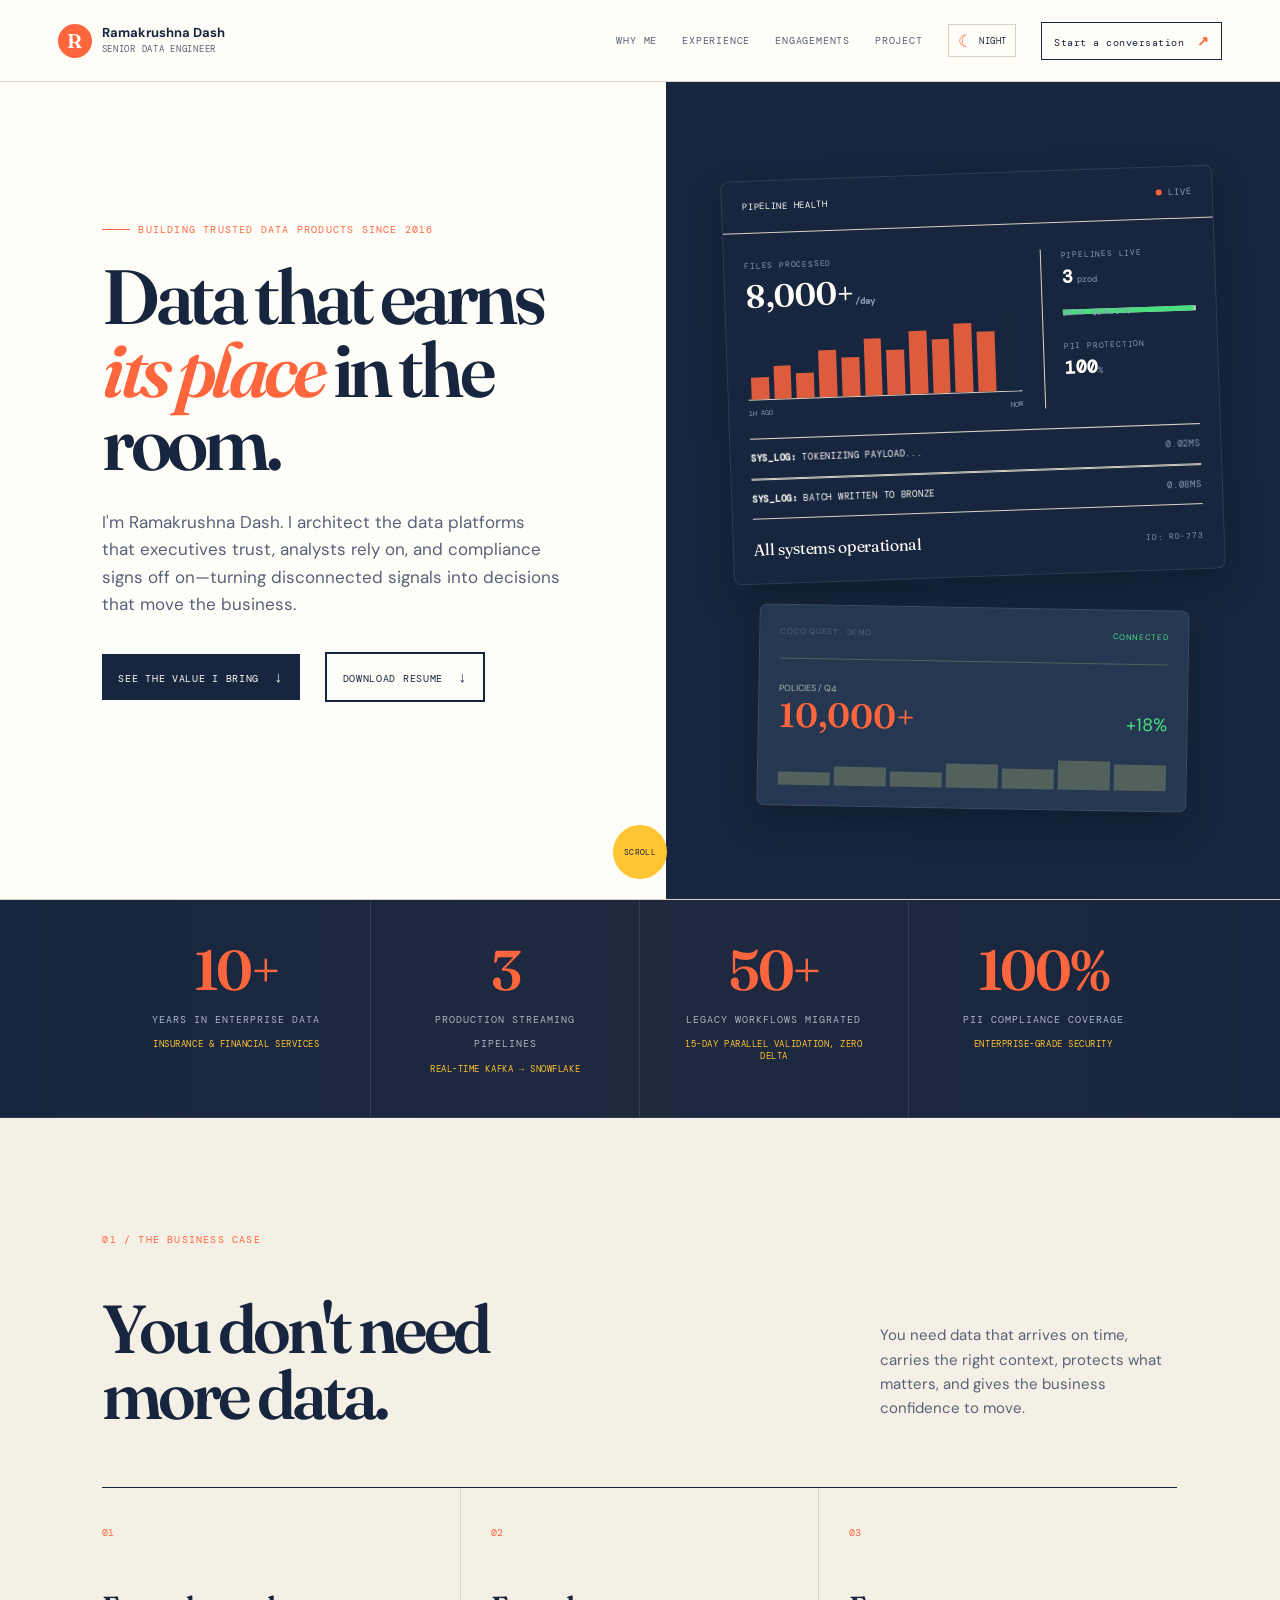
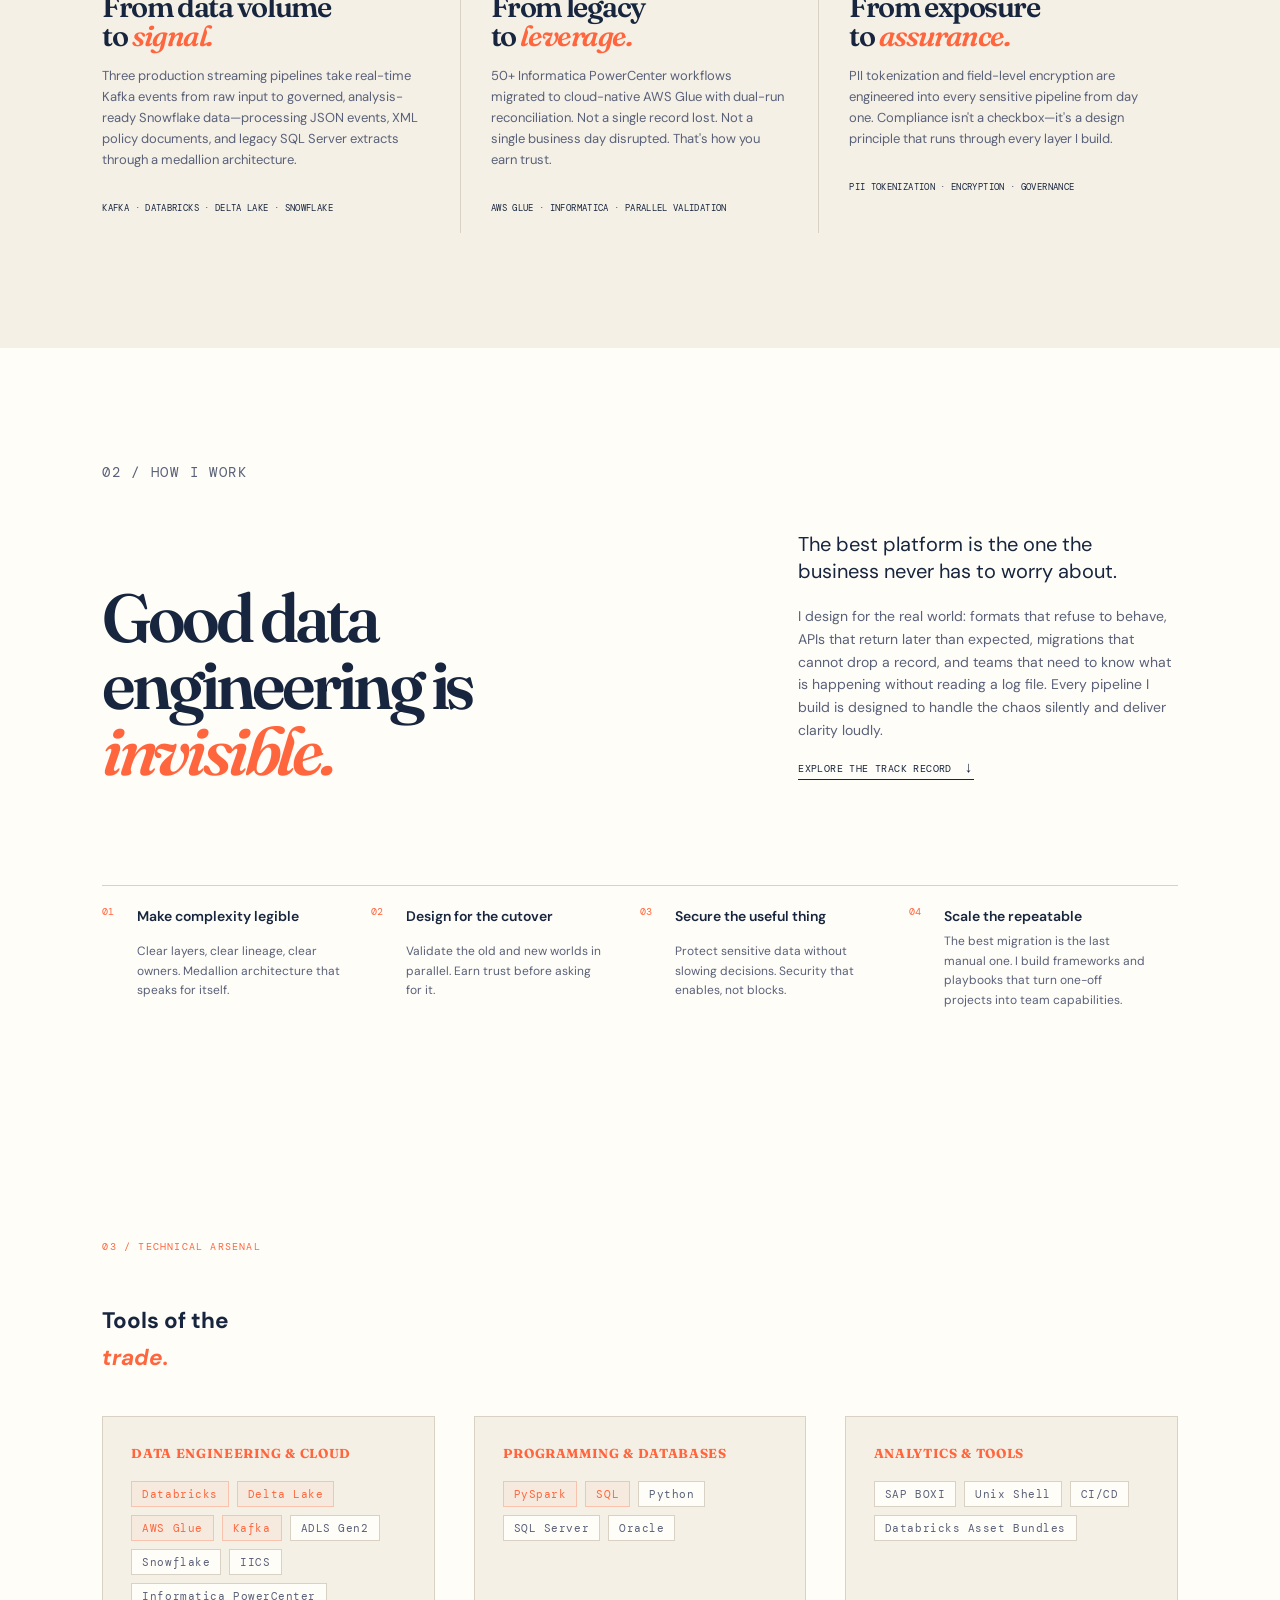
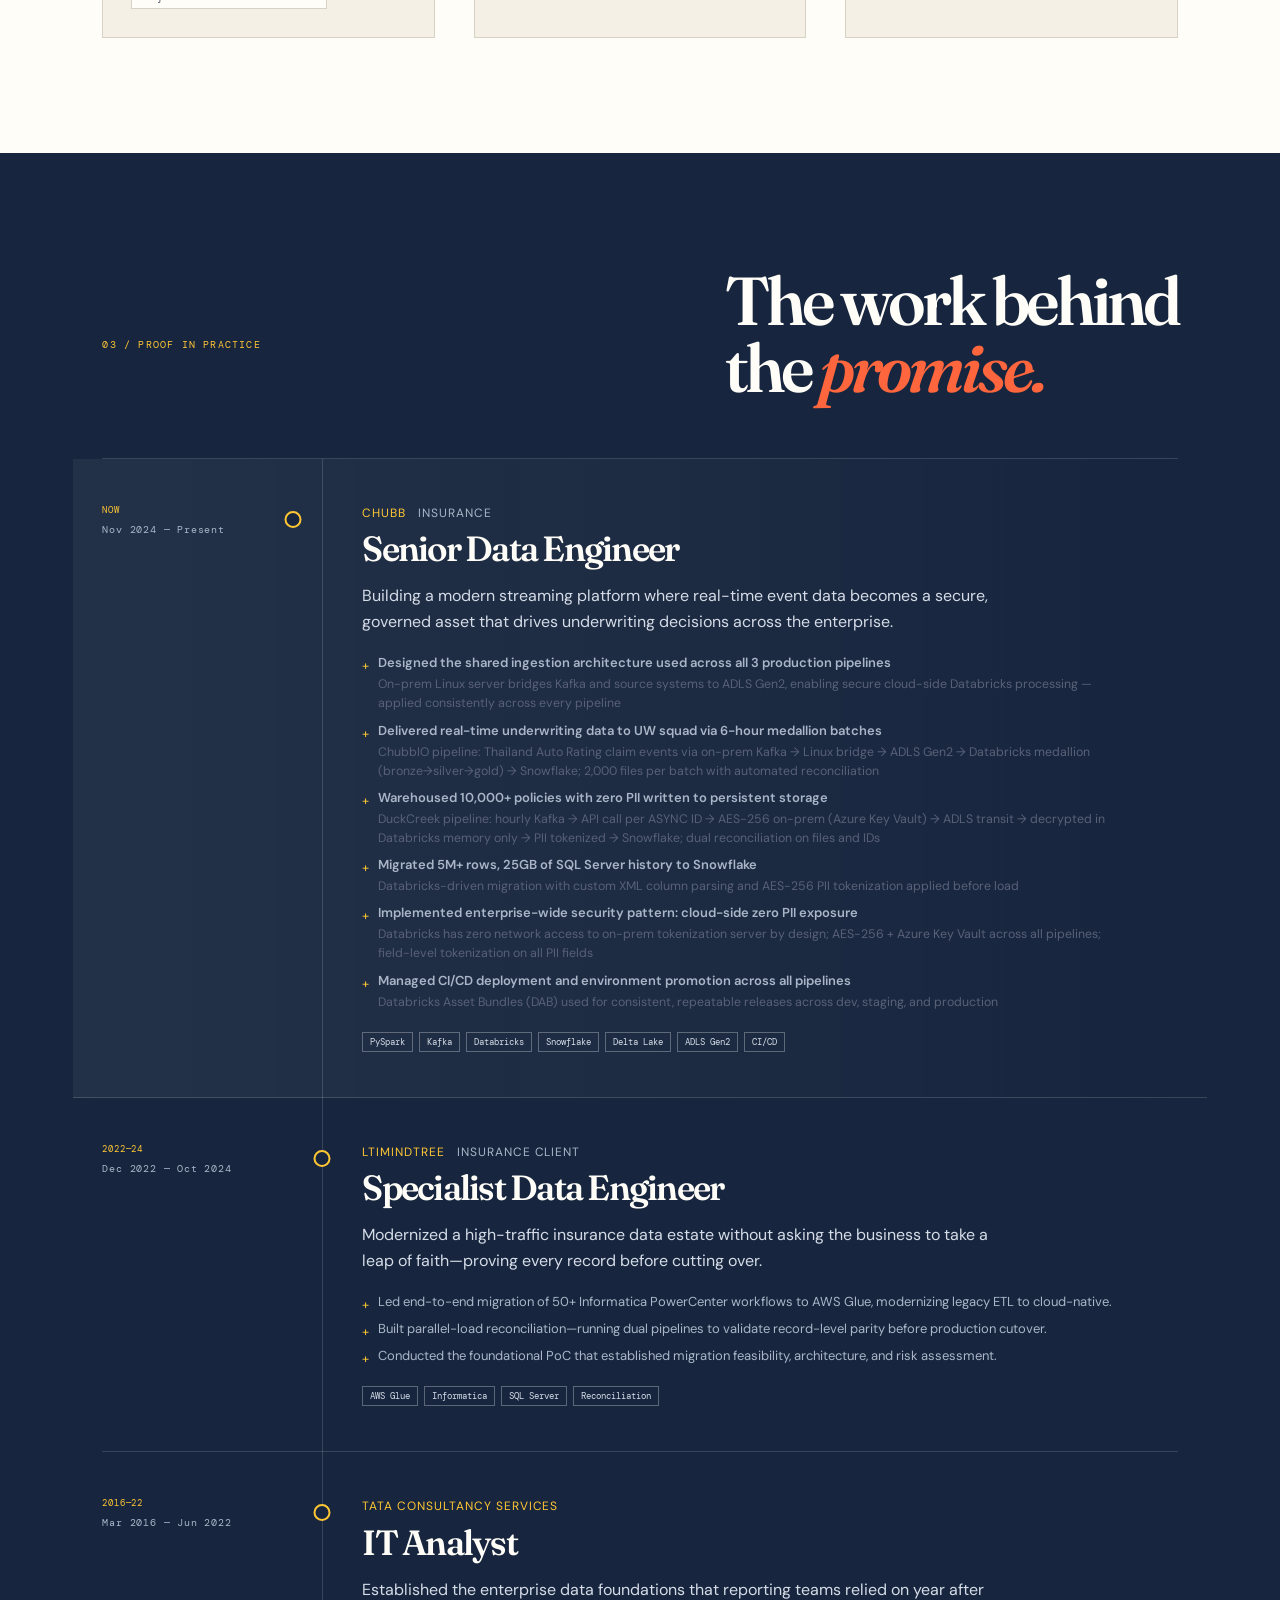
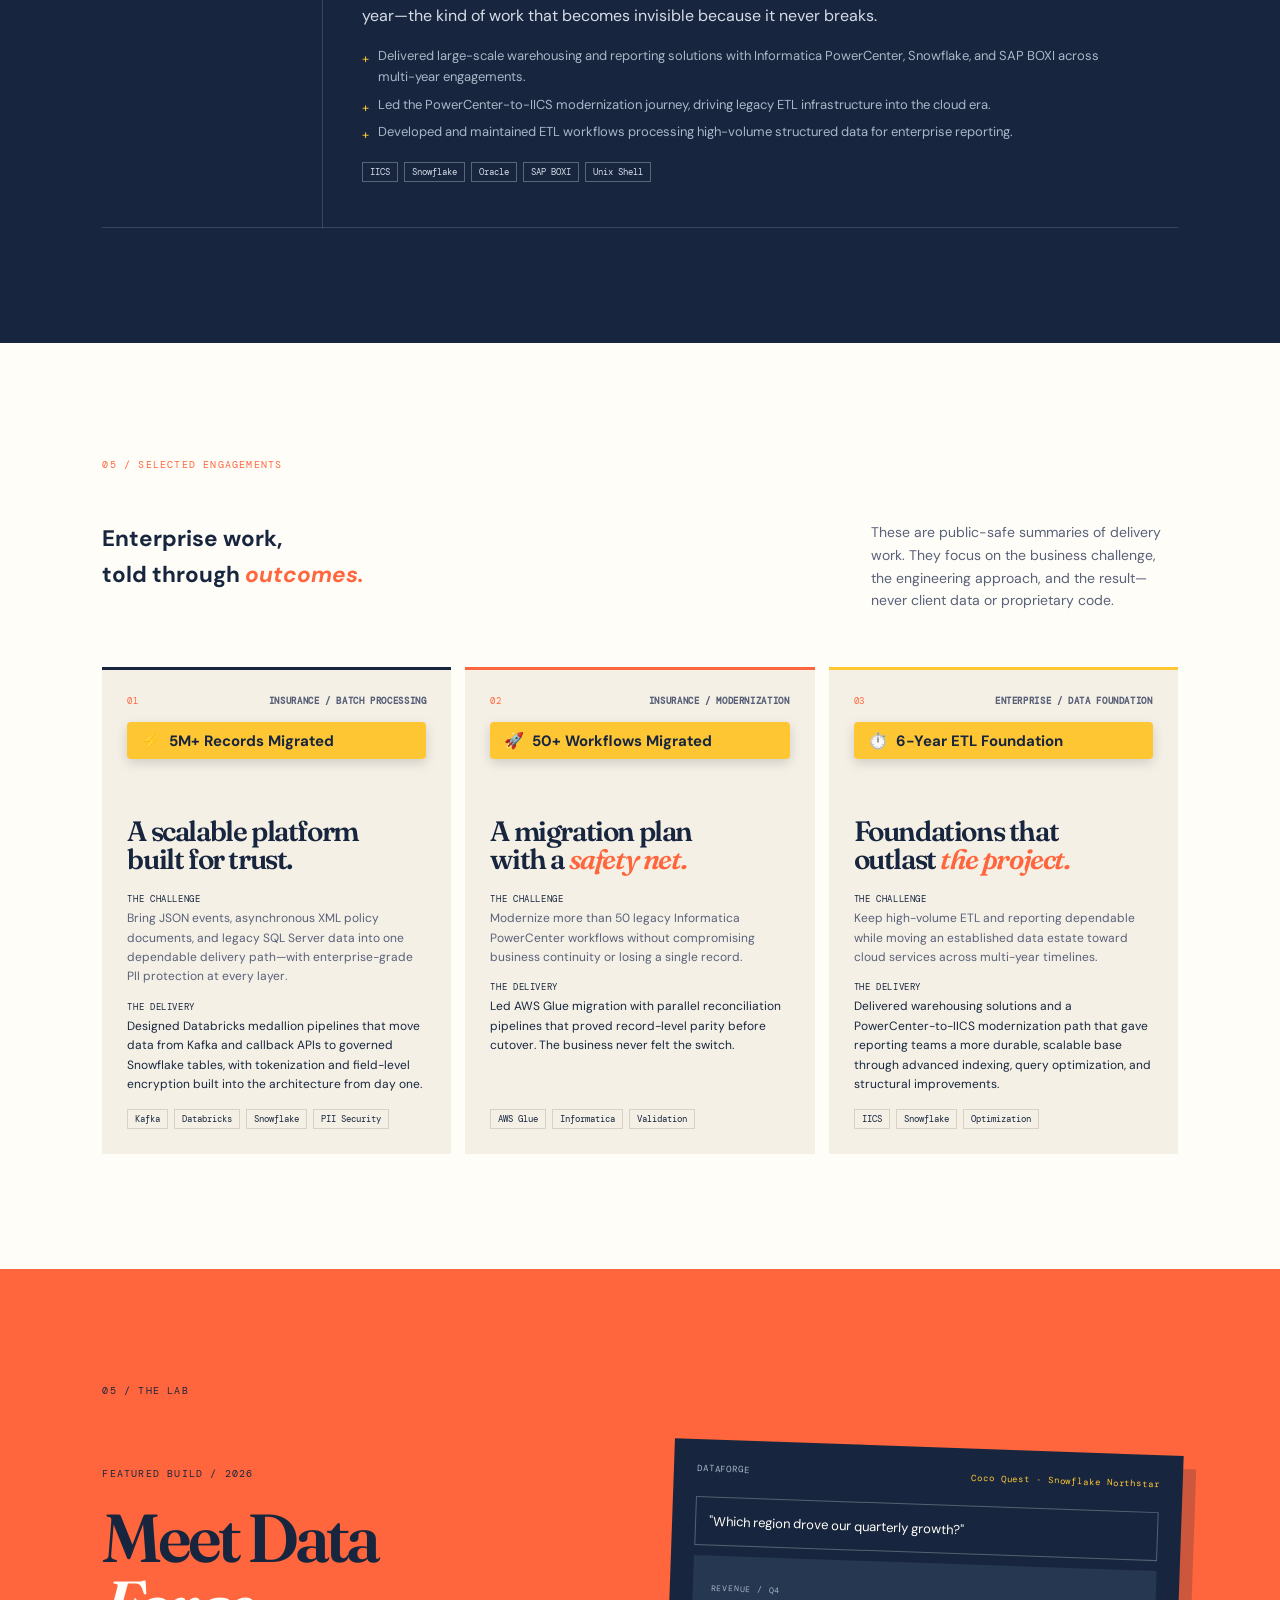
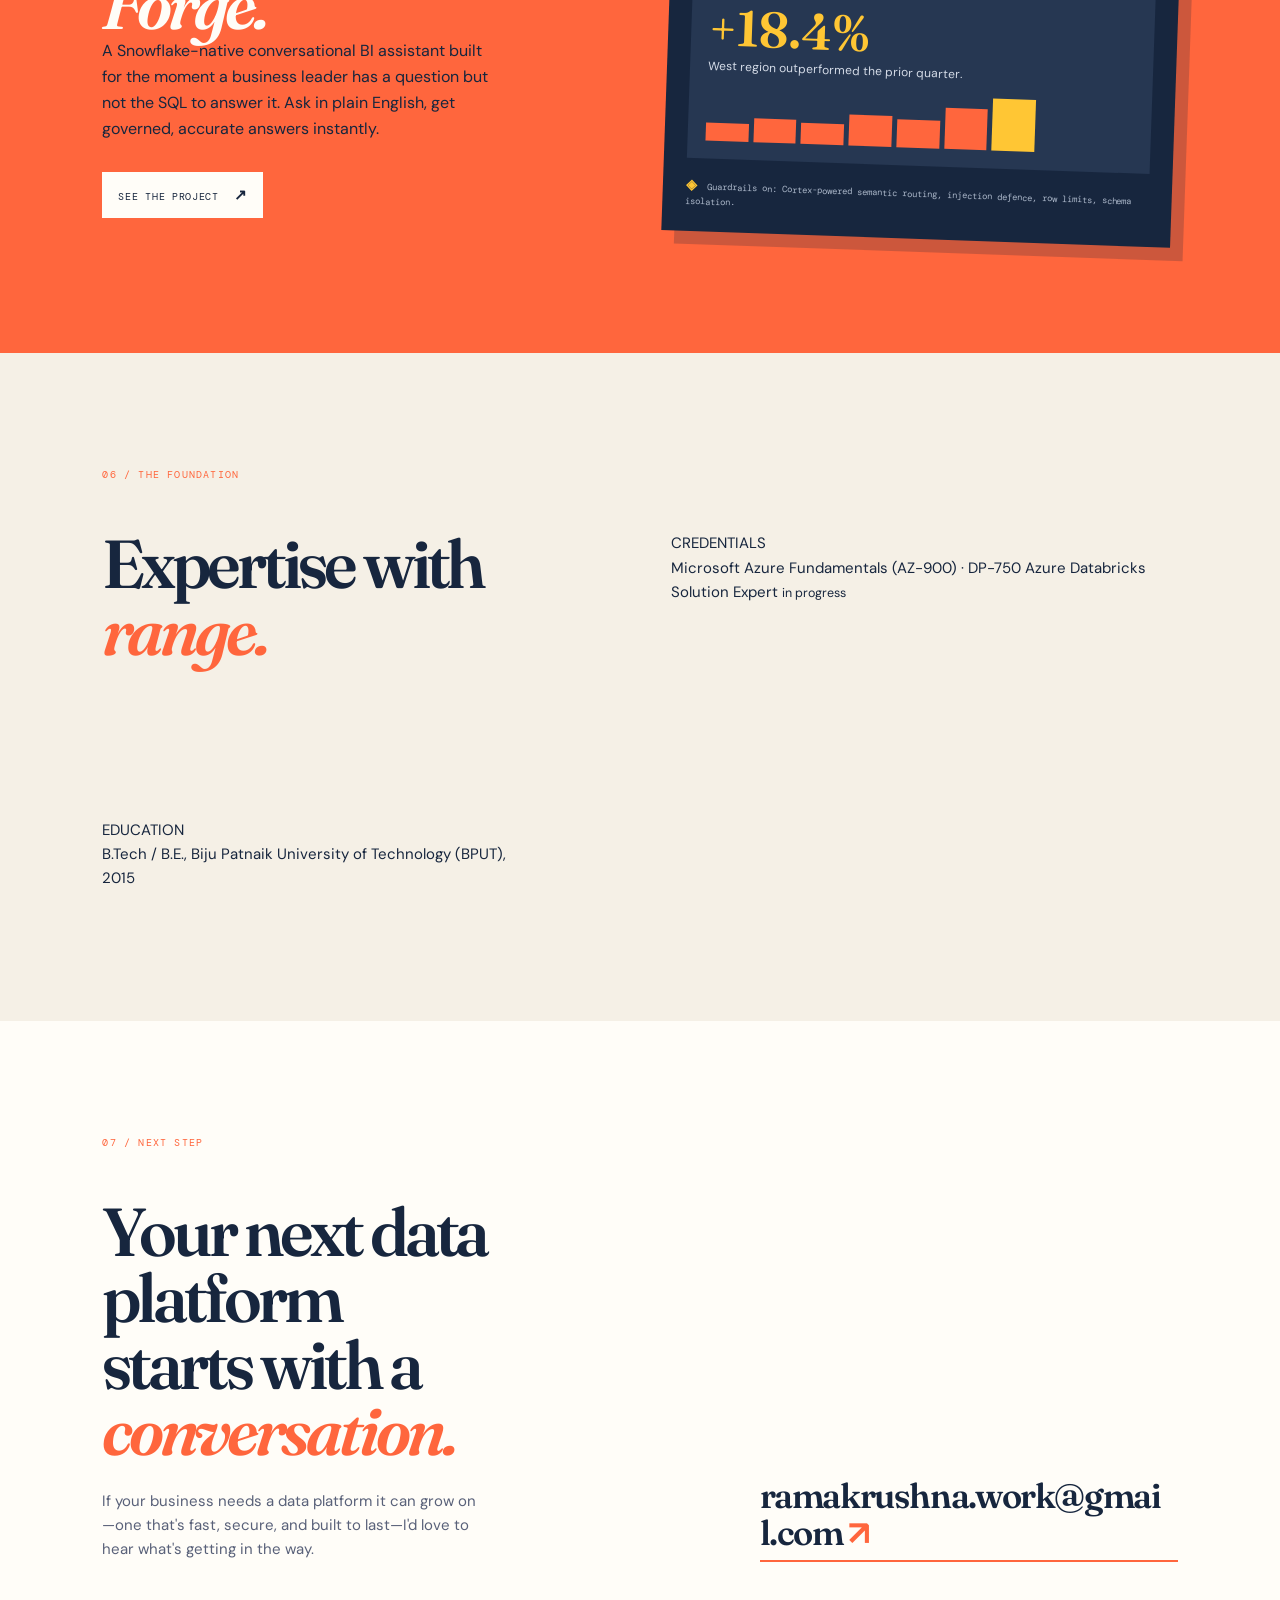
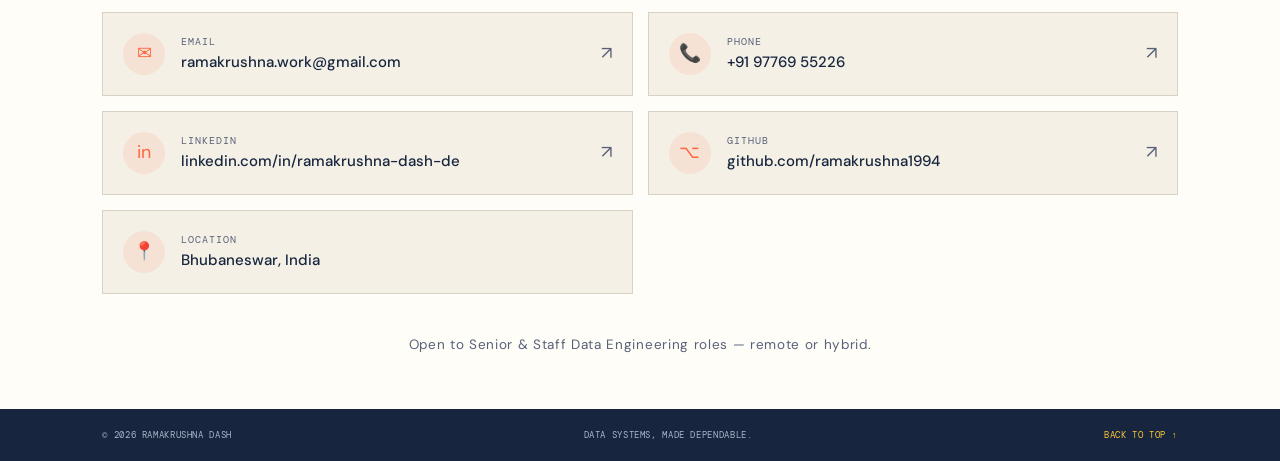
==== commit 7b251d63: "feat: DataForge branding, Chubb bullet reformat, meta/a11y/SEO polish - Rename lab section heading +" ====
--- a/index.html
+++ b/index.html
@@ -3,7 +3,7 @@
 <head>
   <meta charset="UTF-8">
   <meta name="viewport" content="width=device-width, initial-scale=1.0">
-  <meta name="description" content="Ramakrushna Dash — Senior Data Engineer with ~10 years building enterprise-grade streaming platforms, lakehouse architectures, and PII-compliant data systems on Databricks, Snowflake & AWS.">
+  <meta name="description" content="Ramakrushna Dash — Senior Data Engineer with 10 years building streaming platforms, lakehouse architectures, and PII-safe data systems on Databricks, Snowflake &amp; AWS.">
   <meta name="keywords" content="Data Engineer, Databricks, Snowflake, Kafka, PySpark, AWS Glue, Lakehouse, Streaming, PII Tokenization, ETL, Cloud Data Platform">
   <meta name="author" content="Ramakrushna Dash">
   <meta property="og:title" content="Ramakrushna Dash — Senior Data Engineer">
@@ -13,10 +13,26 @@
   <link rel="preconnect" href="https://fonts.googleapis.com">
   <link rel="preconnect" href="https://fonts.gstatic.com" crossorigin>
   <link href="https://fonts.googleapis.com/css2?family=DM+Mono:wght@400;500&family=DM+Sans:opsz,wght@9..40,400;9..40,500;9..40,600;9..40,700&family=Fraunces:opsz,wght@9..144,500;9..144,600;9..144,700&display=swap" rel="stylesheet">
-  <link rel="stylesheet" href="styles.css">
-  <link rel="stylesheet" href="engagements.css">
-  <link rel="stylesheet" href="visuals.css">
-  <link rel="stylesheet" href="theme.css">
+  <link rel="stylesheet" href="bundle.css">
+  <link rel="canonical" href="https://ramakrushna1994.github.io">
+  <script type="application/ld+json">
+  {
+    "@context": "https://schema.org",
+    "@type": "Person",
+    "name": "Ramakrushna Dash",
+    "jobTitle": "Senior Data Engineer",
+    "url": "https://ramakrushna1994.github.io",
+    "sameAs": [
+      "https://linkedin.com/in/ramakrushna-dash-de",
+      "https://github.com/ramakrushna1994"
+    ],
+    "worksFor": {
+      "@type": "Organization",
+      "name": "Chubb Insurance"
+    },
+    "knowsAbout": ["Data Engineering", "Databricks", "Snowflake", "Kafka", "PySpark", "AWS Glue", "Delta Lake"]
+  }
+  </script>
 </head>
 <body>
   <header class="header" id="top">
@@ -47,7 +63,7 @@
         </div>
       </div>
       <div class="hero-art" aria-label="Dashboard showing real-time telemetry of data pipelines">
-        <div class="art-dashboard">
+        <div class="art-dashboard" aria-hidden="true">
           <div class="telemetry-top">
             <span>PIPELINE HEALTH</span>
             <b><i></i>LIVE</b>
@@ -82,7 +98,7 @@
           </div>
         </div>
         
-        <div class="art-coco">
+        <div class="art-coco" aria-hidden="true">
           <div class="query-header"><span>COCO QUEST · DEMO</span><b>CONNECTED</b></div>
           <div class="result-row">
             <div>
@@ -103,22 +119,22 @@
     <section class="stats" aria-label="Key statistics">
       <div class="stats-grid reveal-group">
         <div class="stat">
-          <span class="stat-number" data-target="10" data-suffix="+">0</span>
+          <span class="stat-number" data-target="10" data-suffix="+">10+</span>
           <span class="stat-label">Years in enterprise data</span>
           <span class="stat-sub">Insurance &amp; Financial Services</span>
         </div>
         <div class="stat">
-          <span class="stat-number" data-target="3" data-suffix="">0</span>
+          <span class="stat-number" data-target="3" data-suffix="">3</span>
           <span class="stat-label">Production streaming pipelines</span>
           <span class="stat-sub">Real-time Kafka → Snowflake</span>
         </div>
         <div class="stat">
-          <span class="stat-number" data-target="50" data-suffix="+">0</span>
+          <span class="stat-number" data-target="50" data-suffix="+">50+</span>
           <span class="stat-label">Legacy workflows migrated</span>
           <span class="stat-sub">15-day parallel validation, zero delta</span>
         </div>
         <div class="stat">
-          <span class="stat-number" data-target="100" data-suffix="%">0</span>
+          <span class="stat-number" data-target="100" data-suffix="%">100%</span>
           <span class="stat-label">PII compliance coverage</span>
           <span class="stat-sub">Enterprise-grade security</span>
         </div>
@@ -174,6 +190,7 @@
         <div><b>01</b><span>Make complexity legible</span><p>Clear layers, clear lineage, clear owners. Medallion architecture that speaks for itself.</p></div>
         <div><b>02</b><span>Design for the cutover</span><p>Validate the old and new worlds in parallel. Earn trust before asking for it.</p></div>
         <div><b>03</b><span>Secure the useful thing</span><p>Protect sensitive data without slowing decisions. Security that enables, not blocks.</p></div>
+        <div><b>04</b><span>Scale the repeatable</span><p>The best migration is the last manual one. I build frameworks and playbooks that turn one-off projects into team capabilities.</p></div>
       </div>
     </section>
 
@@ -235,12 +252,30 @@
             <h3>Senior Data Engineer</h3>
             <p class="outcome">Building a modern streaming platform where real-time event data becomes a secure, governed asset that drives underwriting decisions across the enterprise.</p>
             <ul>
-              <li>Designed a shared hybrid ingestion architecture: on-prem Linux server bridges on-prem Kafka and source systems to ADLS Gen2, enabling secure cloud-side Databricks processing — applied consistently across all 3 production pipelines.</li>
-              <li>Engineered ChubbIO pipeline — ingests Thailand Auto Rating claim events (vehicle &amp; claim JSON payloads) from on-prem Kafka via Linux bridge to ADLS Gen2; processes 2,000 files per 6-hour batch through full medallion architecture (bronze → silver → gold) into Snowflake for UW squad reporting; reconciles files received vs files processed for every batch run.</li>
-              <li>Built DuckCreek policy pipeline — hourly Kafka batch captures policy-sold events containing ASYNC IDs; calls secured DuckCreek API per ID to retrieve full XML policy documents; encrypts on-prem via AES-256 (Azure Key Vault-managed) before ADLS transit; decrypts and processes entirely in Databricks memory with zero PII written to persistent storage; tokenizes PII via Chubb native API backed by an isolated on-prem tokenization server; loads structured data to Snowflake. Dual reconciliation: files received vs processed + ASYNC IDs vs XML documents returned. 10,000+ policies warehoused to date.</li>
-              <li>Delivered SQL Server → Snowflake migration via Databricks — 5M+ rows, 25GB of history data including embedded XML columns requiring custom parsing; AES-256 tokenization applied to all PII fields before load.</li>
-              <li>Implemented Chubb-standard AES-256 encryption (Azure Key Vault) and field-level PII tokenization with architectural isolation — Databricks has zero access to the on-prem tokenization server by design, eliminating cloud-side PII exposure.</li>
-              <li>Managed CI/CD deployment and environment promotion across all pipelines using Databricks Asset Bundles (DAB).</li>
+              <li>
+                <strong>Designed the shared ingestion architecture used across all 3 production pipelines</strong>
+                <span class="mechanism">On-prem Linux server bridges Kafka and source systems to ADLS Gen2, enabling secure cloud-side Databricks processing — applied consistently across every pipeline</span>
+              </li>
+              <li>
+                <strong>Delivered real-time underwriting data to UW squad via 6-hour medallion batches</strong>
+                <span class="mechanism">ChubbIO pipeline: Thailand Auto Rating claim events via on-prem Kafka → Linux bridge → ADLS Gen2 → Databricks medallion (bronze→silver→gold) → Snowflake; 2,000 files per batch with automated reconciliation</span>
+              </li>
+              <li>
+                <strong>Warehoused 10,000+ policies with zero PII written to persistent storage</strong>
+                <span class="mechanism">DuckCreek pipeline: hourly Kafka → API call per ASYNC ID → AES-256 on-prem (Azure Key Vault) → ADLS transit → decrypted in Databricks memory only → PII tokenized → Snowflake; dual reconciliation on files and IDs</span>
+              </li>
+              <li>
+                <strong>Migrated 5M+ rows, 25GB of SQL Server history to Snowflake</strong>
+                <span class="mechanism">Databricks-driven migration with custom XML column parsing and AES-256 PII tokenization applied before load</span>
+              </li>
+              <li>
+                <strong>Implemented enterprise-wide security pattern: cloud-side zero PII exposure</strong>
+                <span class="mechanism">Databricks has zero network access to on-prem tokenization server by design; AES-256 + Azure Key Vault across all pipelines; field-level tokenization on all PII fields</span>
+              </li>
+              <li>
+                <strong>Managed CI/CD deployment and environment promotion across all pipelines</strong>
+                <span class="mechanism">Databricks Asset Bundles (DAB) used for consistent, repeatable releases across dev, staging, and production</span>
+              </li>
             </ul>
             <div class="chips"><span>PySpark</span><span>Kafka</span><span>Databricks</span><span>Snowflake</span><span>Delta Lake</span><span>ADLS Gen2</span><span>CI/CD</span></div>
           </div>
@@ -321,12 +356,12 @@
       <div class="lab-layout reveal">
         <div>
           <p class="eyebrow">Featured build / 2026</p>
-          <h2>Meet Coco<br><em>Quest.</em></h2>
+          <h2>Meet Data<br><em>Forge.</em></h2>
           <p>A Snowflake-native conversational BI assistant built for the moment a business leader has a question but not the SQL to answer it. Ask in plain English, get governed, accurate answers instantly.</p>
           <a class="button light" href="https://github.com/ramakrushna1994/Snowflake-BI-Assistant" target="_blank" rel="noopener">See the project <b>↗</b></a>
         </div>
         <div class="coco-card">
-          <div class="coco-top"><span>COCO QUEST</span><b>● LIVE</b></div>
+          <div class="coco-top"><span>DATAFORGE</span><b>Coco Quest · Snowflake Northstar</b></div>
           <div class="question">"Which region drove our quarterly growth?"</div>
           <div class="answer">
             <span>REVENUE / Q4</span>
@@ -349,7 +384,6 @@
           <div><span>CREDENTIALS</span><p>Microsoft Azure Fundamentals (AZ-900) · DP-750 Azure Databricks Solution Expert <small>in progress</small></p></div>
           <div><span>EDUCATION</span><p>B.Tech / B.E., Biju Patnaik University of Technology (BPUT), 2015</p></div>
         </div>
-      </div>
     </section>
 
     <!-- ============================================================
@@ -362,11 +396,11 @@
           <h2>Your next data platform<br>starts with a <em>conversation.</em></h2>
           <p>If your business needs a data platform it can grow on&mdash;one that's fast, secure, and built to last&mdash;I'd love to hear what's getting in the way.</p>
         </div>
-        <a class="email" href="mailto:ramakrushna.work@gmail.com">ramakrushna.<br>work@gmail.com <b>↗</b></a>
+        <a class="email" href="mailto:ramakrushna.work@gmail.com">ramakrushna.work@gmail.com <b>↗</b></a>
       </div>
       <div class="contact-grid reveal-group">
         <a href="mailto:ramakrushna.work@gmail.com" class="contact-link">
-          <div class="cl-icon">✉</div>
+          <div class="cl-icon" aria-hidden="true">✉</div>
           <div class="cl-info">
             <div class="cl-label">EMAIL</div>
             <div class="cl-val">ramakrushna.work@gmail.com</div>
@@ -374,7 +408,7 @@
           <div class="cl-arrow">↗</div>
         </a>
         <a href="tel:+919776955226" class="contact-link">
-          <div class="cl-icon">📞</div>
+          <div class="cl-icon" aria-hidden="true">📞</div>
           <div class="cl-info">
             <div class="cl-label">PHONE</div>
             <div class="cl-val">+91 97769 55226</div>
@@ -382,7 +416,7 @@
           <div class="cl-arrow">↗</div>
         </a>
         <a href="https://linkedin.com/in/ramakrushna-dash-de" target="_blank" rel="noopener" class="contact-link">
-          <div class="cl-icon">in</div>
+          <div class="cl-icon" aria-hidden="true">in</div>
           <div class="cl-info">
             <div class="cl-label">LINKEDIN</div>
             <div class="cl-val">linkedin.com/in/ramakrushna-dash-de</div>
@@ -390,22 +424,22 @@
           <div class="cl-arrow">↗</div>
         </a>
         <a href="https://github.com/ramakrushna1994" target="_blank" rel="noopener" class="contact-link">
-          <div class="cl-icon">⌥</div>
+          <div class="cl-icon" aria-hidden="true">⌥</div>
           <div class="cl-info">
             <div class="cl-label">GITHUB</div>
             <div class="cl-val">github.com/ramakrushna1994</div>
           </div>
           <div class="cl-arrow">↗</div>
         </a>
-        <a href="#" class="contact-link">
-          <div class="cl-icon">📍</div>
+        <div class="contact-link no-link">
+          <div class="cl-icon" aria-hidden="true">📍</div>
           <div class="cl-info">
             <div class="cl-label">LOCATION</div>
             <div class="cl-val">Bhubaneswar, India</div>
           </div>
-          <div class="cl-arrow">↗</div>
-        </a>
-      </div>
+        </div>
+      </div>
+      <p class="availability">Open to Senior &amp; Staff Data Engineering roles &mdash; remote or hybrid.</p>
     </section>
   </main>
 
@@ -417,6 +451,6 @@
 
   <button class="back-to-top" aria-label="Back to top">↑</button>
 
-  <script src="script.js"></script>
+  <script src="script.js" defer></script>
 </body>
 </html>
--- a/bundle.css
+++ b/bundle.css
@@ -0,0 +1 @@
+﻿:root{--ink:#17263e;--blue:#385a92;--cream:#f5f0e6;--paper:#fffdf8;--orange:#ff663d;--yellow:#ffc634;--coral:#ff663d;--acid:#4ade80;--line:#d9d2c4;--muted:#596179;--mono:'DM Mono',monospace;--sans:'DM Sans',sans-serif;--serif:'Fraunces',Georgia,serif;--ease-out-expo:cubic-bezier(0.16,1,0.3,1);--ease-out-quint:cubic-bezier(0.22,1,0.36,1);}@keyframes fadeInUp{from{opacity:0;transform:translateY(38px);}to{opacity:1;transform:translateY(0);}}@keyframes fadeIn{from{opacity:0;}to{opacity:1;}}@keyframes slideInLeft{from{opacity:0;transform:translateX(-30px);}to{opacity:1;transform:translateX(0);}}@keyframes slideInRight{from{opacity:0;transform:translateX(30px);}to{opacity:1;transform:translateX(0);}}@keyframes orbitSpin{from{transform:rotate(0deg);}to{transform:rotate(360deg);}}@keyframes pulseGlow{0%,100%{box-shadow:0 0 0 15px rgba(255,102,61,.12);}50%{box-shadow:0 0 0 28px rgba(255,102,61,.06),0 0 40px rgba(255,102,61,.15);}}@keyframes floatY{0%,100%{transform:translateY(0);}50%{transform:translateY(-10px);}}@keyframes floatYSlow{0%,100%{transform:translateY(0);}50%{transform:translateY(-6px);}}@keyframes shimmer{0%{background-position:-200% center;}100%{background-position:200% center;}}@keyframes scrollBounce{0%,100%{transform:translateY(0) rotate(-12deg);}50%{transform:translateY(10px) rotate(-12deg);}}@keyframes routePulse{0%,100%{opacity:.7;}50%{opacity:1;}}@keyframes countUp{from{opacity:0;transform:translateY(14px);}to{opacity:1;transform:translateY(0);}}@keyframes lineGrow{from{transform:scaleX(0);}to{transform:scaleX(1);}}@keyframes chipFloat{0%,100%{transform:translateY(0);}50%{transform:translateY(-3px);}}*{box-sizing:border-box;}html{scroll-behavior:smooth;}body{margin:0;background:var(--paper);color:var(--ink);font-family:var(--sans);font-size:15px;line-height:1.62;overflow-x:hidden;}a{color:inherit;text-decoration:none;}.header{height:82px;display:flex;align-items:center;justify-content:space-between;padding:0 4.5vw;border-bottom:1px solid var(--line);background:rgba(255,253,248,.88);backdrop-filter:blur(14px);-webkit-backdrop-filter:blur(14px);position:sticky;top:0;z-index:20;transition:background .3s,box-shadow .3s;}.header.scrolled{box-shadow:0 2px 24px rgba(23,38,62,.07);}.brand{display:flex;align-items:center;gap:10px;font-size:13px;font-weight:700;line-height:1.05;}.brand-mark{display:grid;place-items:center;width:34px;height:34px;border-radius:50%;background:var(--orange);color:var(--paper);font:600 20px var(--serif);transition:transform .3s var(--ease-out-expo),box-shadow .3s;}.brand:hover .brand-mark{transform:scale(1.1) rotate(-8deg);box-shadow:0 4px 18px rgba(255,102,61,.3);}.brand small{display:block;color:var(--muted);font:9px var(--mono);letter-spacing:.08em;text-transform:uppercase;margin-top:4px;}nav{display:flex;gap:25px;align-items:center;}nav>a:not(.nav-button){font:10px var(--mono);letter-spacing:.08em;text-transform:uppercase;color:var(--muted);position:relative;transition:color .25s;}nav>a:not(.nav-button)::after{content:'';position:absolute;left:0;bottom:-4px;width:0;height:1px;background:var(--orange);transition:width .3s var(--ease-out-expo);}nav>a:not(.nav-button):hover{color:var(--orange);}nav>a:not(.nav-button):hover::after{width:100%;}nav>a:not(.nav-button).active{color:var(--orange);}nav>a:not(.nav-button).active::after{width:100%;}.nav-button{font:10px var(--mono);letter-spacing:.05em;border:1px solid var(--ink);padding:9px 12px;transition:background .25s,color .25s,transform .2s,box-shadow .2s;}.nav-button:hover{background:var(--ink);color:var(--paper);transform:translateY(-2px);box-shadow:0 4px 12px rgba(23,38,62,.18);}.nav-button b{color:var(--orange);font-size:14px;margin-left:6px;}.menu-button{display:none;}.hero{min-height:calc(100vh - 82px);display:grid;grid-template-columns:1.04fr .96fr;position:relative;border-bottom:1px solid var(--line);}.hero-copy{padding:clamp(74px,11vw,150px) 8vw clamp(95px,11vw,142px);position:relative;}.eyebrow,.section-no{font:10px var(--mono);letter-spacing:.12em;text-transform:uppercase;}.eyebrow{color:var(--orange);margin:0 0 25px;}.hero .eyebrow{display:flex;align-items:center;gap:8px;animation:slideInLeft .8s var(--ease-out-expo) both;}.hero .eyebrow span{display:block;width:28px;height:1px;background:var(--orange);}h1,h2,h3,p{margin-top:0;}.hero h1{font:600 clamp(50px,6vw,88px)/.95 var(--serif);letter-spacing:-.058em;margin:0;color:var(--ink);animation:fadeInUp .9s var(--ease-out-expo) .1s both;}.hero h1 em,h2 em{color:var(--orange);font-style:italic;}.hero-intro{max-width:460px;font-size:17px;color:var(--muted);margin:29px 0 33px;animation:fadeInUp .9s var(--ease-out-expo) .25s both;}.hero-actions{display:flex;align-items:center;gap:25px;animation:fadeInUp .9s var(--ease-out-expo) .4s both;}.button{display:inline-block;font:10px var(--mono);letter-spacing:.07em;text-transform:uppercase;padding:13px 16px;transition:background .25s,color .25s,transform .2s,box-shadow .2s;}.button b{font-size:15px;margin-left:8px;}.button.dark{background:var(--ink);color:var(--paper);}.button.dark:hover{background:var(--orange);transform:translateY(-2px);box-shadow:0 6px 20px rgba(255,102,61,.25);}.button.outline{background:transparent;border:2px solid var(--ink);color:var(--ink);}.button.outline:hover{background:var(--orange);border-color:var(--orange);color:var(--paper);transform:translateY(-2px);box-shadow:0 6px 20px rgba(255,102,61,.25);}.underlink{font:10px var(--mono);letter-spacing:.04em;text-transform:uppercase;border-bottom:1px solid var(--ink);padding-bottom:4px;transition:color .25s,border-color .25s;}.underlink b{font-size:15px;margin-left:6px;}.underlink:hover{color:var(--orange);border-color:var(--orange);}.hero-art{background:var(--ink);position:relative;overflow:hidden;color:var(--paper);min-height:560px;animation:fadeIn 1s var(--ease-out-expo) .2s both;display:flex;flex-direction:column;justify-content:center;}.art-dashboard{background:var(--ink);border:1px solid rgba(255,255,255,.1);border-radius:8px;width:80%;margin:0 auto 30px;box-shadow:0 15px 35px rgba(0,0,0,.25);transform:rotate(-2deg);animation:floatY 6s ease-in-out infinite;}.art-coco{background:#263752;border:1px solid rgba(255,255,255,.1);border-radius:8px;width:70%;margin:0 auto;padding:20px;box-shadow:0 15px 35px rgba(0,0,0,.25);transform:rotate(1deg);animation:floatYSlow 7s ease-in-out infinite .5s;}.art-foot{position:absolute;left:10%;right:10%;bottom:7%;padding-top:14px;border-top:1px solid rgba(255,255,255,.2);display:flex;justify-content:space-between;font:8px var(--mono);letter-spacing:.1em;color:#aab6c8;z-index:2;}.art-foot b{color:var(--yellow);font-weight:400;}.hero-stamp{position:absolute;bottom:20px;left:calc(50% - 27px);width:54px;height:54px;border-radius:50%;background:var(--yellow);display:grid;place-items:center;z-index:3;text-align:center;color:var(--ink);animation:scrollBounce 2s ease-in-out infinite;cursor:pointer;transition:background .25s,transform .25s;}.hero-stamp:hover{background:var(--orange);color:var(--paper);}.hero-stamp span{font:8px var(--mono);text-transform:uppercase;letter-spacing:.05em;}.hero-stamp i{display:none;}.stats{background:var(--ink);padding:0 8vw;border-bottom:1px solid rgba(255,255,255,.12);position:relative;overflow:hidden;}.stats::before{content:'';position:absolute;inset:0;background:linear-gradient(90deg,transparent,rgba(255,102,61,.04),transparent);pointer-events:none;}.stats-grid{display:grid;grid-template-columns:repeat(4,1fr);gap:0;}.stat{padding:42px 30px;border-right:1px solid rgba(255,255,255,.1);color:var(--paper);text-align:center;opacity:0;transform:translateY(20px);transition:opacity .6s var(--ease-out-expo),transform .6s var(--ease-out-expo);}.stat:last-child{border-right:0;}.stat.visible{opacity:1;transform:translateY(0);}.stat-number{font:600 clamp(36px,4.5vw,56px)/1 var(--serif);color:var(--orange);letter-spacing:-.04em;display:block;margin-bottom:8px;}.stat-label{font:10px var(--mono);letter-spacing:.1em;text-transform:uppercase;color:#aab6c8;}.stat-sub{font:9px var(--mono);color:var(--yellow);letter-spacing:.06em;text-transform:uppercase;margin-top:8px;display:block;}.section{padding:115px 8vw;}.section-no{color:var(--orange);margin:0 0 50px;}.reveal{opacity:0;transform:translateY(30px);transition:opacity .8s var(--ease-out-expo),transform .8s var(--ease-out-expo);}.reveal.visible{opacity:1;transform:translateY(0);}.case{background:var(--cream);}.case-title{display:grid;grid-template-columns:1fr .44fr;gap:8vw;align-items:end;}.case h2,.manifesto h2,.work h2,.lab h2,.credentials h2,.contact h2{font:600 clamp(43px,5.3vw,75px)/.98 var(--serif);letter-spacing:-.06em;margin:0;}.case-title p{color:var(--muted);margin:0 0 8px;}.case-line{height:1px;background:var(--ink);margin:58px 0 0;transform-origin:left;}.case-line.visible{animation:lineGrow .8s var(--ease-out-expo) both;}.proof-grid{display:grid;grid-template-columns:repeat(3,1fr);gap:0;}.proof-grid article{padding:31px 30px 15px;border-right:1px solid var(--line);min-height:305px;transition:background .3s;}.proof-grid article:hover{background:rgba(255,102,61,.04);}.proof-grid article:first-child{padding-left:0;}.proof-grid article:last-child{border:0;}.proof-grid span{font:10px var(--mono);color:var(--orange);}.proof-grid h3{font:600 29px/1 var(--serif);letter-spacing:-.05em;margin:49px 0 15px;}.proof-grid h3 em{color:var(--orange);font-style:italic;}.proof-grid p{font-size:13px;color:var(--muted);margin-bottom:24px;}.proof-grid b{font:9px var(--mono);text-transform:uppercase;letter-spacing:.04em;}.manifesto{background:var(--paper);}.manifesto-grid{display:grid;grid-template-columns:1fr .7fr;gap:12vw;align-items:end;}.manifesto-grid>div{padding-bottom:5px;}.manifesto p{color:var(--muted);font-size:14px;}.manifesto .lead{color:var(--ink);font-size:20px;line-height:1.35;}.principles{display:grid;grid-template-columns:repeat(4,1fr);margin-top:100px;border-top:1px solid var(--line);}.principles>div{padding:19px 30px 0 0;display:grid;grid-template-columns:35px 1fr;transition:background .3s;}.principles>div:hover{background:rgba(255,102,61,.03);}.principles b{font:10px var(--mono);color:var(--orange);}.principles span{font-size:14px;font-weight:600;}.principles p{grid-column:2;font-size:12px;margin:5px 0 0;color:var(--muted);}.work{background:var(--ink);color:var(--paper);}.work .section-no{color:var(--yellow);}.work-heading{display:flex;justify-content:space-between;align-items:end;margin-bottom:57px;}.experience{position:relative;border-top:1px solid rgba(255,255,255,.15);}.experience::before{content:'';position:absolute;left:220px;top:0;bottom:0;width:1px;background:rgba(255,255,255,.15);}.experience-card{display:grid;grid-template-columns:180px 1fr;gap:80px;padding:45px 0;border-bottom:1px solid rgba(255,255,255,.15);transition:background .3s;position:relative;}.experience-card::after{content:'';position:absolute;left:220px;top:52px;width:13px;height:13px;border-radius:50%;border:2px solid var(--yellow);background:var(--ink);transform:translateX(-50%);z-index:2;}.experience-card.featured{background:linear-gradient(90deg,rgba(255,255,255,.055),transparent);margin-inline:-2.3vw;padding-inline:2.3vw;position:relative;}.experience-card.featured::before{content:'';position:absolute;left:0;top:0;bottom:0;width:3px;background:linear-gradient(180deg,var(--orange),var(--yellow));opacity:0;transition:opacity .4s;}.experience-card.featured:hover::before{opacity:1;}.experience-meta{font:10px var(--mono);letter-spacing:.08em;color:#aab6c8;}.experience-meta span{color:var(--yellow);display:block;font-size:9px;margin-bottom:7px;}.company{font-size:12px;text-transform:uppercase;letter-spacing:.08em;color:var(--yellow);margin:0 0 8px;}.company span{color:#aab6c8;margin-left:8px;}.experience-card h3{font:600 35px/1 var(--serif);letter-spacing:-.05em;margin:0;}.outcome{max-width:650px;color:#d5dce8;font-size:16px;margin:17px 0;}.experience-card ul{list-style:none;padding:0;margin:0;max-width:750px;color:#aab6c8;font-size:13px;}.experience-card li{margin:6px 0;padding-left:16px;position:relative;}.experience-card li::before{content:'+';color:var(--yellow);position:absolute;left:0;top:3px;}.experience-card li strong{display:block;font-weight:600;margin-bottom:2px;}.experience-card li .mechanism{display:block;color:var(--muted);font-size:0.95em;line-height:1.55;}.chips{display:flex;flex-wrap:wrap;gap:6px;margin-top:20px;}.chips span{font:9px var(--mono);border:1px solid rgba(255,255,255,.29);padding:3px 7px;color:#d5dce8;transition:border-color .3s,color .3s,transform .2s;}.chips span:hover{border-color:var(--orange);color:var(--orange);transform:translateY(-2px);}.lab{background:var(--orange);color:var(--ink);}.lab .section-no,.lab .eyebrow{color:var(--ink);}.lab-layout{display:grid;grid-template-columns:.86fr 1fr;gap:10vw;align-items:center;}.lab h2 em{color:var(--paper);}.lab-layout>div>p:not(.eyebrow){max-width:390px;font-size:16px;}.button.light{background:var(--paper);margin-top:14px;}.button.light:hover{background:var(--ink);color:var(--paper);transform:translateY(-2px);box-shadow:0 6px 20px rgba(23,38,62,.25);}.coco-card{background:var(--ink);color:var(--paper);padding:23px;box-shadow:13px 13px 0 rgba(23,38,62,.22);transform:rotate(2deg);transition:transform .4s var(--ease-out-expo),box-shadow .4s;}.coco-card:hover{transform:rotate(0deg) translateY(-5px);box-shadow:18px 18px 0 rgba(23,38,62,.3);}.coco-top{display:flex;justify-content:space-between;color:#aab6c8;font:9px var(--mono);letter-spacing:.1em;}.coco-top b{color:var(--yellow);font-weight:400;}.question{border:1px solid rgba(255,255,255,.27);padding:13px;font-size:13px;margin:22px 0 10px;}.answer{background:#263752;padding:18px;}.answer span{font:8px var(--mono);color:#aab6c8;letter-spacing:.1em;}.answer strong{font:600 50px/.95 var(--serif);color:var(--yellow);display:block;margin-top:7px;}.answer p{color:#d5dce8;font-size:12px;margin:4px 0 0;}.chart{height:52px;display:flex;gap:5px;align-items:end;margin-top:13px;}.chart i{display:block;width:10%;background:var(--orange);height:35%;transition:height .4s var(--ease-out-expo);}.chart i:nth-child(2){height:47%;}.chart i:nth-child(3){height:41%;}.chart i:nth-child(4){height:61%;}.chart i:nth-child(5){height:55%;}.chart i:nth-child(6){height:80%;}.chart i:nth-child(7){height:100%;background:var(--yellow);}.guardrail{font:9px/1.45 var(--mono);color:#aab6c8;margin-top:16px;}.guardrail b{color:var(--yellow);font-size:14px;margin-right:5px;}.credentials{background:var(--cream);}.credentials-grid{display:grid;grid-template-columns:.9fr 1.1fr;gap:12vw;}.credential-list>div{border-top:1px solid var(--ink);padding:15px 0 16px;transition:background .3s,padding-left .3s;}.credential-list>div:hover{background:rgba(255,102,61,.04);padding-left:12px;}.credential-list span{font:9px var(--mono);letter-spacing:.1em;color:var(--orange);}.credential-list p{font-size:15px;margin:5px 0 0;}.credential-list small{color:var(--muted);font:10px var(--mono);text-transform:uppercase;}.contact{background:var(--paper);padding-bottom:40px;}.contact-main{display:flex;justify-content:space-between;gap:8vw;align-items:end;}.contact-main>div>p{max-width:380px;color:var(--muted);font-size:15px;margin:24px 0 0;}.email{font:600 clamp(23px,2.7vw,38px)/1.08 var(--serif);letter-spacing:-.04em;border-bottom:2px solid var(--orange);padding-bottom:7px;word-break:break-all;transition:color .3s,border-color .3s;}.email:hover{color:var(--orange);}.email b{color:var(--orange);font-family:var(--sans);}.contact-foot{border-top:1px solid var(--line);margin-top:100px;padding-top:17px;display:flex;gap:30px;font:10px var(--mono);letter-spacing:.05em;color:var(--muted);}.contact-foot a{transition:color .25s;}.contact-foot a:hover{color:var(--orange);}footer{display:flex;justify-content:space-between;padding:20px 8vw;background:var(--ink);color:#aab6c8;font:9px var(--mono);letter-spacing:.07em;text-transform:uppercase;}footer a{color:var(--yellow);transition:color .25s;}footer a:hover{color:var(--orange);}.reveal-group>*{opacity:0;transform:translateY(20px);transition:opacity .7s ease,transform .7s ease;}.reveal-group.visible>*{opacity:1;transform:none;}.reveal-group.visible>*:nth-child(2){transition-delay:.1s;}.reveal-group.visible>*:nth-child(3){transition-delay:.2s;}.reveal-group.visible>*:nth-child(4){transition-delay:.3s;}.back-to-top{position:fixed;bottom:30px;right:30px;width:44px;height:44px;border-radius:50%;background:var(--orange);color:var(--paper);display:grid;place-items:center;font:18px var(--sans);z-index:15;opacity:0;transform:translateY(10px);transition:opacity .3s,transform .3s,background .2s;pointer-events:none;cursor:pointer;border:none;box-shadow:0 4px 15px rgba(255,102,61,.3);}.back-to-top.visible{opacity:1;transform:translateY(0);pointer-events:auto;}.back-to-top:hover{background:var(--ink);box-shadow:0 4px 15px rgba(23,38,62,.3);}.source-three{left:14%;top:78%;animation:floatY 7s ease-in-out infinite 1.5s;width:72px;height:72px;border-color:rgba(255,255,255,.35);}.route-four{width:160px;left:22%;top:76%;transform:rotate(-35deg);background:rgba(255,255,255,.25);animation-delay:1.5s;}.medallion{position:absolute;left:36%;bottom:44%;z-index:4;display:flex;gap:2px;animation:fadeIn 1.5s var(--ease-out-expo) 1s both;}.medallion span{font:7px var(--mono);letter-spacing:.08em;text-transform:uppercase;padding:4px 7px;border:1px solid rgba(255,255,255,.2);color:#aab6c8;background:rgba(23,38,62,.85);transition:border-color .3s,color .3s;}.medallion span:first-child{border-color:#cd7f32;color:#cd7f32;}.medallion span:nth-child(2){border-color:#c0c0c0;color:#c0c0c0;}.medallion span:last-child{border-color:var(--yellow);color:var(--yellow);}.skills{background:var(--paper);color:var(--ink);}.skills-grid{display:grid;grid-template-columns:repeat(3,1fr);gap:3vw;margin-top:40px;}.skill-category{background:var(--cream);padding:28px;border:1px solid var(--line);transition:transform .3s,box-shadow .3s;}.skill-category:hover{transform:translateY(-3px);box-shadow:0 10px 30px rgba(0,0,0,0.05);}.sk-cat-title{font:700 13px var(--serif);letter-spacing:.05em;margin-bottom:20px;color:var(--orange);text-transform:uppercase;}.skill-tags{display:flex;flex-wrap:wrap;gap:8px;}.skill-tag{font:11px var(--mono);padding:5px 10px;border:1px solid var(--line);color:var(--muted);letter-spacing:.05em;transition:all .2s;background:var(--paper);}.skill-tag:hover{border-color:var(--orange);color:var(--orange);}.skill-tag.hot{border-color:rgba(255,102,61,.3);color:var(--orange);background:rgba(255,102,61,.05);}.impact-metric{font:700 15px var(--sans);color:#17263e;background:var(--yellow);display:inline-flex;align-items:center;gap:8px;padding:8px 14px;border-radius:4px;margin:15px 0;box-shadow:0 4px 12px rgba(0,0,0,0.15);}.impact-metric .icon{font-style:normal;font-size:16px;}.contact-grid{display:grid;grid-template-columns:repeat(2,1fr);gap:15px;margin-top:50px;}.contact-link{display:flex;align-items:center;gap:16px;padding:20px;border:1px solid var(--line);background:var(--cream);text-decoration:none;color:var(--ink);transition:all .25s;}.contact-link:hover{border-color:var(--orange);background:rgba(255,102,61,0.04);}.contact-link.no-link{cursor:default;}.contact-link.no-link:hover{border-color:var(--line);background:var(--cream);}.availability{margin-top:2.5rem;font-size:0.9em;color:var(--muted);text-align:center;letter-spacing:0.05em;}.cl-icon{width:42px;height:42px;background:rgba(255,102,61,0.1);color:var(--orange);display:flex;align-items:center;justify-content:center;font-size:18px;flex-shrink:0;transition:background .2s;border-radius:50%;}.contact-link:hover .cl-icon{background:rgba(255,102,61,0.2);}.cl-info{display:flex;flex-direction:column;}.cl-label{font:10px var(--mono);color:var(--muted);letter-spacing:.1em;margin-bottom:4px;}.cl-val{font:15px var(--sans);font-weight:500;}.cl-arrow{margin-left:auto;color:var(--muted);font-size:18px;transition:transform .25s,color .25s;}.contact-link:hover .cl-arrow{transform:translate(4px,-4px);color:var(--orange);}.grid-bg{position:absolute;inset:0;background-image:linear-gradient(rgba(255,255,255,0.02) 1px,transparent 1px),linear-gradient(90deg,rgba(255,255,255,0.02) 1px,transparent 1px);background-size:40px 40px;pointer-events:none;z-index:0;}@media (max-width:760px){.header{height:66px;padding:0 20px;}.brand{font-size:11px;}.brand-mark{width:30px;height:30px;}.menu-button{display:flex;align-items:center;gap:4px;border:0;background:none;color:var(--ink);font:9px var(--mono);text-transform:uppercase;cursor:pointer;}.menu-button i{display:block;width:16px;height:1px;background:var(--ink);}nav{display:none;position:absolute;top:65px;left:0;right:0;background:var(--paper);border-bottom:1px solid var(--line);padding:18px 20px;flex-direction:column;align-items:flex-start;gap:13px;}nav.open{display:flex;}.hero{grid-template-columns:1fr;}.hero-copy{padding:80px 24px 70px;}.hero h1{font-size:56px;}.hero-intro{font-size:15px;}.hero-art{height:470px;min-height:0;}.hero-stamp{left:auto;right:20px;bottom:calc(470px - 27px);}.source-one{left:13%;}.source-two{left:21%;top:68%;}.core{left:43%;}.destination{right:8%;bottom:21%;}.route-one{left:23%;}.route-two{left:55%;}.route-three{left:51%;}.source-three{left:10%;top:80%;width:62px;height:62px;}.medallion{left:28%;bottom:38%;}.route-four{left:17%;top:78%;}.section{padding:75px 24px;}.section-no{margin-bottom:33px;}.case-title,.manifesto-grid,.credentials-grid,.lab-layout{display:block;}.case-title p{margin-top:25px;}.proof-grid,.principles{display:block;}.proof-grid article,.proof-grid article:first-child{border-right:0;border-bottom:1px solid var(--line);padding:27px 0;min-height:0;}.proof-grid h3{margin:25px 0 13px;}.principles{margin-top:65px;}.principles>div{border-bottom:1px solid var(--line);padding:17px 0;}.work-heading{display:block;}.work-heading h2{margin-top:24px;}.experience-card{display:block;padding:28px 0;border-bottom:1px solid rgba(255,255,255,.15);}.experience::before,.experience-card::after{display:none;}.experience-card.featured{margin:0;padding-inline:0;}.experience-meta{margin-bottom:18px;padding-bottom:12px;border-bottom:1px solid rgba(255,255,255,.1);}.experience-card h3{font-size:30px;}.lab-layout>div>p:not(.eyebrow){margin-top:24px;}.coco-card{margin-top:48px;}.credentials h2{margin-bottom:42px;}.contact-main{display:block;}.email{display:inline-block;margin-top:45px;font-size:28px;}.contact-foot{margin-top:70px;display:grid;gap:8px;}footer{display:grid;gap:9px;padding:18px 24px;}.hero-actions{gap:16px;}.stats-grid{grid-template-columns:repeat(2,1fr);}.stat{padding:28px 18px;}.stat:nth-child(2){border-right:0;}.back-to-top{bottom:20px;right:20px;width:38px;height:38px;}}.telemetry-top,.telemetry-footer,.telemetry-stream{position:relative;z-index:2;display:flex;justify-content:space-between;align-items:center;font-family:var(--mono);font-size:9px;letter-spacing:.08em;text-transform:uppercase}.telemetry-top{padding:18px 20px;border-bottom:1px solid var(--line)}.telemetry-top b{font-weight:400;color:var(--muted)}.telemetry-top b i{display:inline-block;width:6px;height:6px;background:var(--coral);border-radius:50%;margin-right:7px}.telemetry-grid{position:relative;z-index:2;display:grid;grid-template-columns:1fr 34%;padding:26px 20px 20px}.telemetry-main{border-right:1px solid var(--line);padding-right:22px}.telemetry-grid small{display:block;font-family:var(--mono);font-size:8px;letter-spacing:.1em;color:var(--muted);text-transform:uppercase}.telemetry-grid strong{display:block;font-family:var(--serif);font-size:32px;font-weight:600;line-height:1.1;margin-top:6px}.telemetry-grid strong em{font-family:var(--mono);font-size:9px;font-style:normal;color:var(--muted)}.sparkline{height:75px;display:flex;align-items:end;gap:5px;border-bottom:1px solid var(--line);margin-top:12px;padding:0 3px}.sparkline i{display:block;flex:1;background:var(--coral);height:30%;opacity:.85}.sparkline i:nth-child(2){height:44%}.sparkline i:nth-child(3){height:34%}.sparkline i:nth-child(4){height:63%}.sparkline i:nth-child(5){height:52%}.sparkline i:nth-child(6){height:77%}.sparkline i:nth-child(7){height:61%}.sparkline i:nth-child(8){height:85%}.sparkline i:nth-child(9){height:72%}.sparkline i:nth-child(10){height:93%}.sparkline i:nth-child(11){height:81%}.sparkline i:nth-child(12){height:100%;background:var(--ink)}.chart-axis{display:flex;justify-content:space-between;font-family:var(--mono);font-size:7px;color:var(--muted);padding-top:7px}.telemetry-side{padding-left:20px}.telemetry-side strong{font-family:var(--mono);font-size:18px;margin:6px 0 20px}.telemetry-side strong em{font-size:9px;font-style:normal;font-weight:400}.health-bar{height:5px;background:var(--line);display:block;margin:-10px 0 25px}.health-bar i{display:block;background:var(--acid);width:99%;height:100%}.telemetry-stream{margin:0 20px;padding:12px 0;border-top:1px solid var(--line);border-bottom:1px solid var(--line)}.telemetry-stream>b{font-weight:400;color:var(--muted)}.telemetry-stream em{color:var(--coral);font-style:normal;margin:0 4px}.stream-dot{display:inline-block;width:6px;height:6px;border-radius:50%;background:var(--acid);margin-right:7px}.telemetry-stream time{color:var(--muted)}.telemetry-footer{padding:18px 20px 20px}.telemetry-footer span:first-child{font-family:var(--serif);font-size:16px;text-transform:none;letter-spacing:-.02em}.telemetry-footer span:last-child{color:var(--muted);font-size:8px}.query-header{display:flex;justify-content:space-between;color:var(--muted);font-size:8px;letter-spacing:.08em}.query-header b{color:var(--acid);font-weight:400}.result-row{border-top:1px solid #53615d;margin-top:20px;padding-top:15px;display:flex;align-items:end;gap:10px}.result-row strong{font-family:var(--serif);font-size:34px;font-weight:600;color:var(--coral);line-height:1}.result-row span{font-size:9px;color:#aab2ae}.result-row b{margin-left:auto;color:var(--acid);font-size:18px;font-weight:400}.mini-bars{height:35px;display:flex;align-items:end;gap:4px;margin-top:15px}.mini-bars i{display:block;flex:1;background:#53615d;height:35%}.mini-bars i:nth-child(2){height:52%}.mini-bars i:nth-child(3){height:43%}.mini-bars i:nth-child(4){height:68%}.mini-bars i:nth-child(5){height:57%}.mini-bars i:nth-child(6){height:83%}.mini-bars i:nth-child(7){height:74%}@keyframes streamIn{from{opacity:0;transform:translateX(-6px)}to{opacity:1;transform:translateX(0)}}.art-dashboard .telemetry-stream:nth-child(3){animation:streamIn .4s ease 1.2s both}.art-dashboard .telemetry-stream:nth-child(4){animation:streamIn .4s ease 1.8s both}@keyframes liveDot{0%,100%{opacity:1}50%{opacity:.2}}.telemetry-top b i{animation:liveDot 1.2s ease-in-out 3}.art-dashboard{--muted:#8b9bb8}@media(prefers-reduced-motion:reduce){.art-dashboard .telemetry-stream:nth-child(3),.art-dashboard .telemetry-stream:nth-child(4){animation:none;opacity:1}.telemetry-top b i{animation:none}}@media(max-width:760px){.telemetry-grid{padding:22px 15px 17px}.telemetry-top,.telemetry-footer{padding-left:15px;padding-right:15px}.telemetry-stream{margin-left:15px;margin-right:15px;font-size:8px}.telemetry-stream>b{display:none}.telemetry-side{padding-left:14px}.telemetry-footer span:last-child{display:none}.art-coco{padding:17px}.result-row strong{font-size:29px}}.engagements{background:var(--paper);}.engagement-heading{display:grid;grid-template-columns:1fr .46fr;gap:8vw;align-items:end;margin-bottom:55px;}.engagement-heading p{color:var(--muted);margin:0;font-size:14px;}.engagement-grid{display:grid;grid-template-columns:repeat(3,1fr);gap:14px;}.engagement-card{background:var(--cream);padding:25px;min-height:425px;border-top:3px solid var(--ink);display:flex;flex-direction:column;transition:transform .35s var(--ease-out-expo),box-shadow .35s;}.engagement-card:hover{transform:translateY(-6px);box-shadow:0 12px 35px rgba(23,38,62,.1);}.engagement-card:nth-child(2){border-color:var(--orange);}.engagement-card:nth-child(3){border-color:var(--yellow);}.engagement-top{display:flex;justify-content:space-between;gap:10px;font:9px var(--mono);letter-spacing:.07em;color:var(--muted);}.engagement-top span{color:var(--orange);}.engagement-card h3{font:600 28px/1 var(--serif);letter-spacing:-.05em;margin:43px 0 20px;}.engagement-card h3 em{font-style:italic;color:var(--orange);}.engagement-card p{font-size:12px;color:var(--muted);margin:0 0 14px;}.engagement-card p strong{display:block;color:var(--ink);font:9px var(--mono);letter-spacing:.07em;text-transform:uppercase;margin-bottom:4px;}.engagement-card .result{color:var(--ink);}.engagement-card .chips{margin-top:auto;}.engagement-card .chips span{color:var(--ink);border-color:var(--line);}.engagement-card .chips span:hover{border-color:var(--orange);color:var(--orange);}@media (max-width:760px){.engagement-heading{display:block;}.engagement-heading p{margin-top:25px;}.engagement-grid{grid-template-columns:1fr;}.engagement-card{min-height:0;}}.theme-toggle{display:flex;align-items:center;gap:6px;border:1px solid var(--line);background:transparent;color:var(--ink);padding:7px 9px;font:9px var(--mono);letter-spacing:.05em;text-transform:uppercase;cursor:pointer;transition:border-color .25s,color .25s,background .25s,transform .2s;}.theme-toggle i{font:17px/1 var(--serif);font-style:normal;color:var(--orange);transition:transform .4s var(--ease-out-expo);}.theme-toggle:hover{border-color:var(--orange);color:var(--orange);transform:translateY(-1px);}.theme-toggle:hover i{transform:rotate(20deg);}body.night{--ink:#eff3fb;--blue:#9aaed2;--cream:#192339;--paper:#101725;--orange:#ff815f;--yellow:#ffd15b;--line:#354158;--muted:#a5b0c5;background:var(--paper);}body.night .header{background:rgba(16,23,37,.9);}body.night .hero-art{background:#17243a;}body.night .source{background:#17243a;border-color:rgba(255,255,255,.55);}body.night .destination{background:rgba(16,23,37,.9);}body.night .core{color:#17243a;}body.night .button.dark{background:#eff3fb;color:#17243a;}body.night .button.dark:hover{background:var(--orange);color:#17243a;}body.night .button.outline{border-color:#eff3fb;color:#eff3fb;}body.night .button.outline:hover{background:var(--orange);border-color:var(--orange);color:#17243a;}body.night .work{background:#17243a;color:#eff3fb;}body.night .experience-card.featured{background:linear-gradient(90deg,rgba(255,255,255,.08),transparent);}body.night .coco-card,body.night footer{background:#17243a;color:#eff3fb;}body.night .lab h2 em{color:#fffdf8;}body.night .button.light{background:#fffdf8;color:#17243a;}body.night .engagement-card{background:#192339;}body.night .engagement-card .chips span{color:var(--ink);border-color:#43506a;}body.night .theme-toggle{background:#eff3fb;color:#17243a;border-color:#eff3fb;}body.night .theme-toggle i{color:var(--orange);}body.night .stats{background:#17243a;color:#eff3fb;}body.night .stat{border-color:rgba(255,255,255,.08);color:#eff3fb;}body.night .back-to-top{background:var(--orange);}body.night .back-to-top:hover{background:#eff3fb;color:#17243a;}body.night .menu-button{color:var(--ink);}body.night .menu-button i{background:var(--ink);}body.night .medallion span{background:rgba(16,23,37,.85);}@media (max-width:760px){.theme-toggle{padding:7px 10px;}.theme-toggle span{display:inline;}}
